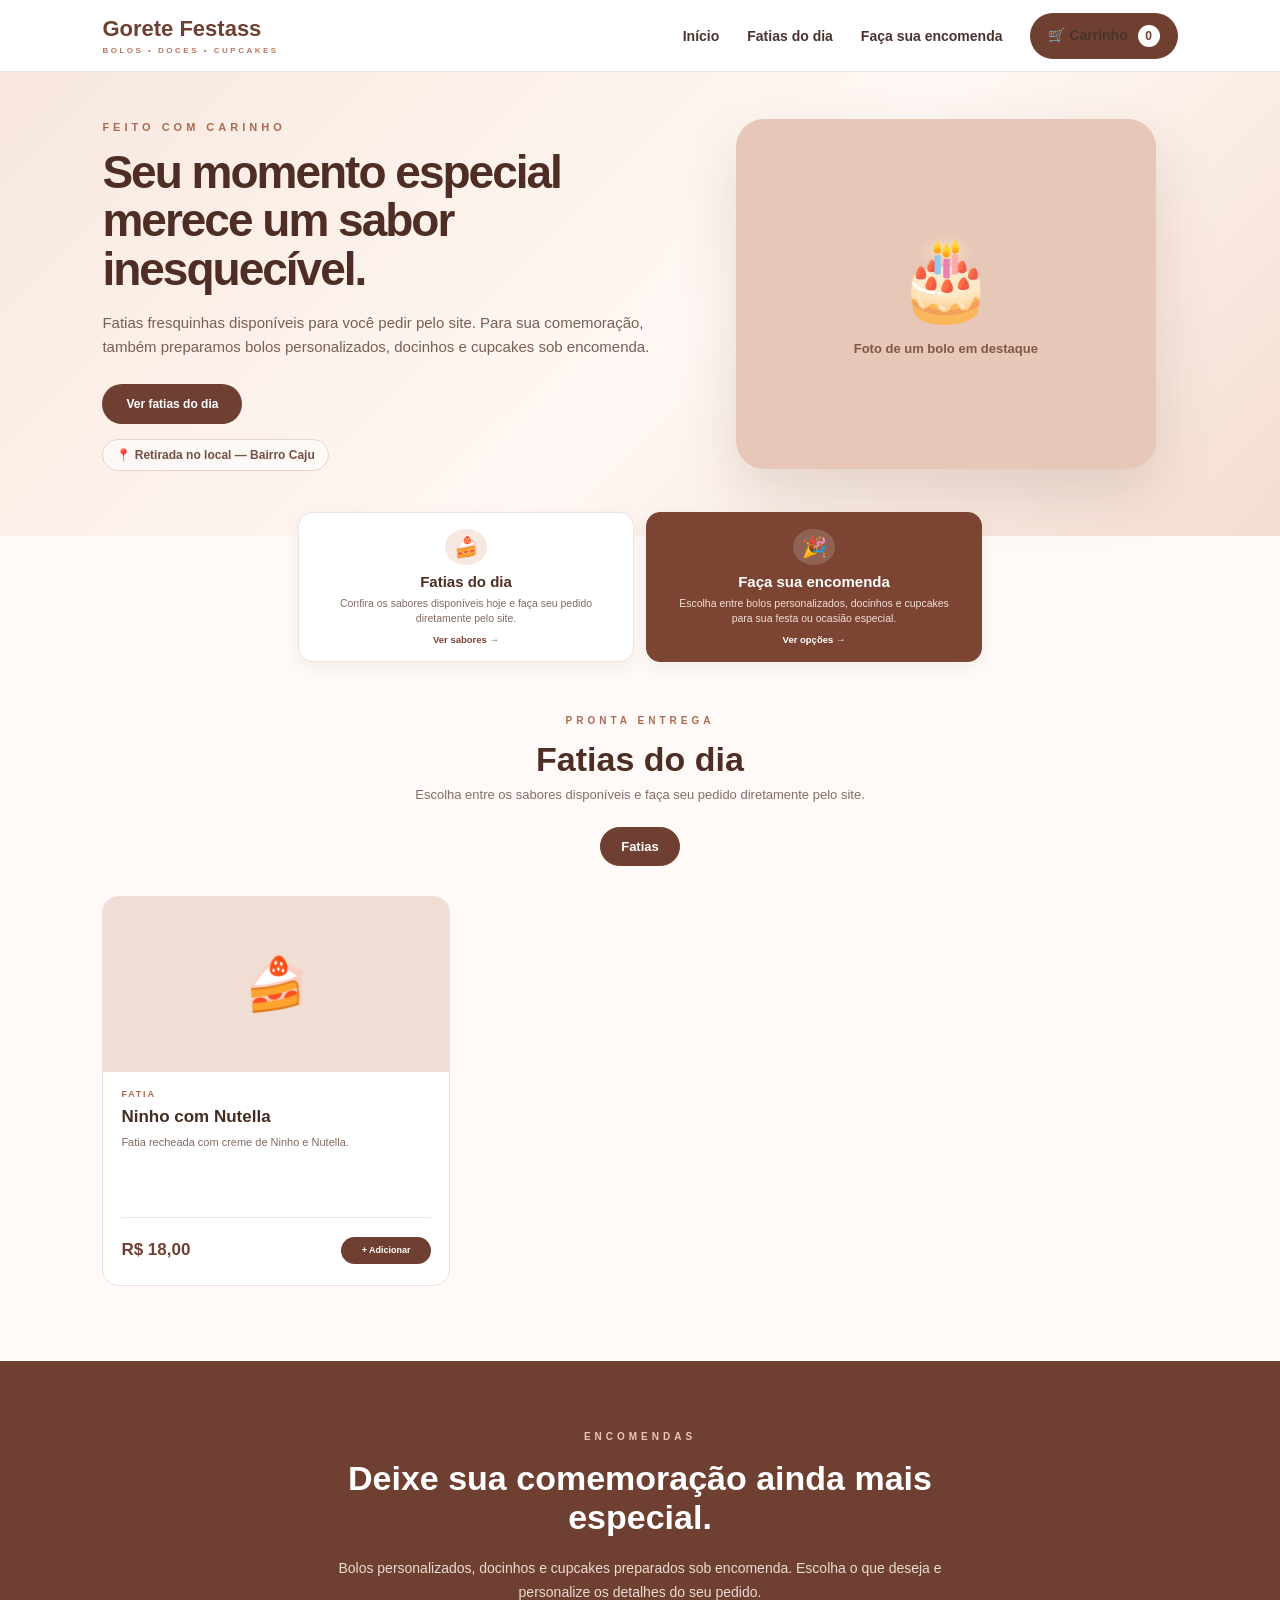
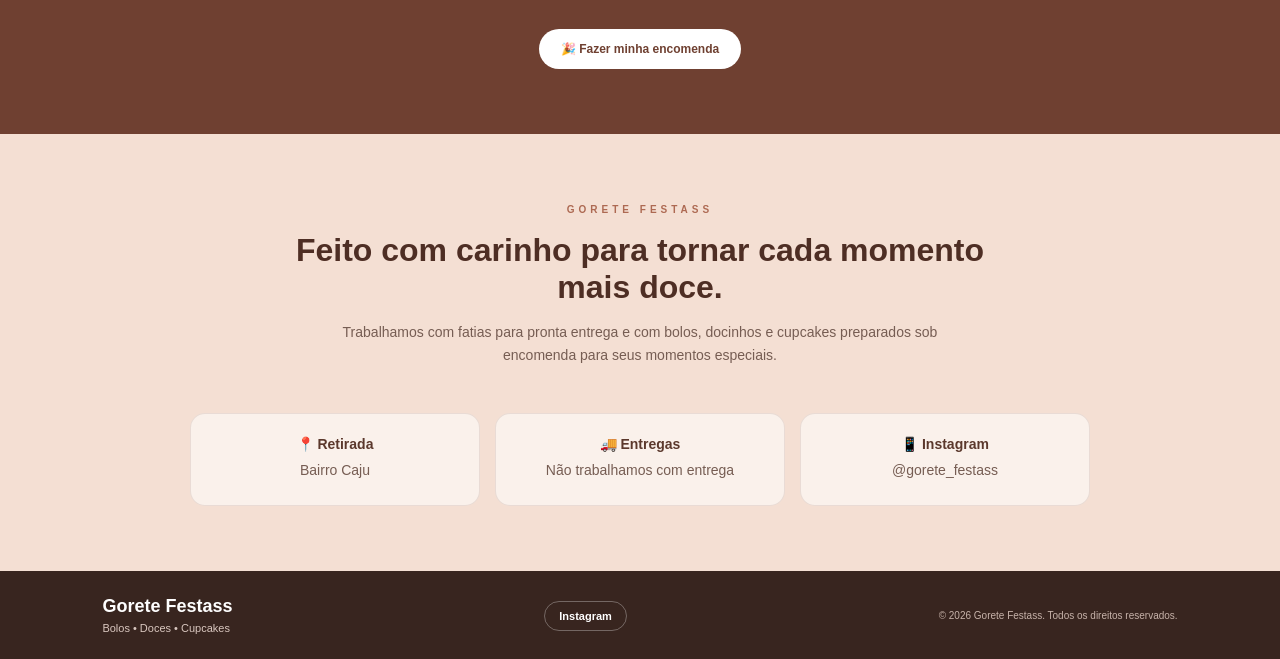
==== index.html @ 52d54c1d "Add files via upload" ====
<!DOCTYPE html>
<html lang="pt-BR">

<head>
    <meta charset="UTF-8">
    <meta name="viewport" content="width=device-width, initial-scale=1.0">

    <title>Gorete Festass | Bolos, Doces & Cupcakes</title>

    <link rel="stylesheet" href="style.css">
</head>

<body>

    <!-- CABEÇALHO -->
    <header class="topo">

        <div class="marca">
            <h1>Gorete Festass</h1>
            <span>BOLOS • DOCES • CUPCAKES</span>
        </div>

        <nav class="menu">
            <a href="#inicio">Início</a>
            <a href="#cardapio">Fatias do dia</a>
            <a href="montar-bolo.html">Faça sua encomenda</a>

            <a href="carrinho.html" class="btn-carrinho">
                🛒 Carrinho
                <span id="quantidadeCarrinho">0</span>
            </a>
        </nav>

    </header>

    <main>

        <!-- BANNER PRINCIPAL -->
        <section class="banner" id="inicio">

            <div class="banner-conteudo">
                <span class="mini-titulo">FEITO COM CARINHO</span>

                <h2>Seu momento especial merece um sabor inesquecível.</h2>

                <p>
                    Fatias fresquinhas disponíveis para você pedir pelo site.
                    Para sua comemoração, também preparamos bolos personalizados,
                    docinhos e cupcakes sob encomenda.
                </p>

                <div class="acoes-banner">
                    <a href="#cardapio" class="btn-principal">Ver fatias do dia</a>
                </div>

                <div class="info-retirada">
                    📍 Retirada no local — Bairro Caju
                </div>
            </div>

            <div class="banner-foto">
                <div class="foto-placeholder">
                    🎂
                    <span>Foto de um bolo em destaque</span>
                </div>
            </div>

        </section>

        <!-- ACESSOS PRINCIPAIS -->
        <section class="tipos-produtos">

            <a href="#cardapio" class="tipo-card tipo-card-link">
                <div class="tipo-icone">🍰</div>
                <h3>Fatias do dia</h3>
                <p>
                    Confira os sabores disponíveis hoje
                    e faça seu pedido diretamente pelo site.
                </p>
                <span class="tipo-acao">Ver sabores →</span>
            </a>

            <a href="montar-bolo.html" class="tipo-card tipo-card-link tipo-card-destaque">
                <div class="tipo-icone">🎉</div>
                <h3>Faça sua encomenda</h3>
                <p>
                    Escolha entre bolos personalizados, docinhos
                    e cupcakes para sua festa ou ocasião especial.
                </p>
                <span class="tipo-acao">Ver opções →</span>
            </a>

        </section>

        <!-- FATIAS DISPONÍVEIS -->
        <section class="cardapio" id="cardapio">

            <div class="titulo-secao">
                <span>PRONTA ENTREGA</span>
                <h2>Fatias do dia</h2>
                <p>
                    Escolha entre os sabores disponíveis e faça seu pedido diretamente pelo site.
                </p>
            </div>

            <div class="categorias">
                <button class="categoria-ativa">Fatias</button>
            </div>

            <div class="produtos produtos-fatias">
                <article class="produto">
                    <div class="produto-imagem">🍰</div>

                    <div class="produto-info">
                        <span class="produto-categoria">Fatia</span>
                        <h3>Ninho com Nutella</h3>
                        <p>Fatia recheada com creme de Ninho e Nutella.</p>

                        <div class="produto-rodape">
                            <strong>R$ 18,00</strong>
                            <button onclick="adicionarCarrinho('Ninho com Nutella', 18, 'Fatia')">
                                + Adicionar
                            </button>
                        </div>
                    </div>
                </article>
            </div>

        </section>

        <!-- CHAMADA PARA ENCOMENDAS -->
        <section class="orcamento" id="encomendas">
            <div class="orcamento-conteudo">
                <span>ENCOMENDAS</span>

                <h2>Deixe sua comemoração ainda mais especial.</h2>

                <p>
                    Bolos personalizados, docinhos e cupcakes preparados
                    sob encomenda. Escolha o que deseja e personalize
                    os detalhes do seu pedido.
                </p>

                <a href="montar-bolo.html" class="btn-whatsapp">
                    🎉 Fazer minha encomenda
                </a>
            </div>
        </section>

        <!-- INFORMAÇÕES DA LOJA -->
        <section class="sobre" id="informacoes">
            <span>GORETE FESTASS</span>

            <h2>Feito com carinho para tornar cada momento mais doce.</h2>

            <p>
                Trabalhamos com fatias para pronta entrega e com bolos,
                docinhos e cupcakes preparados sob encomenda para seus momentos especiais.
            </p>

            <div class="informacoes-loja">
                <div>
                    <strong>📍 Retirada</strong>
                    <p>Bairro Caju</p>
                </div>

                <div>
                    <strong>🚚 Entregas</strong>
                    <p>Não trabalhamos com entrega</p>
                </div>

                <div>
                    <strong>📱 Instagram</strong>
                    <p>@gorete_festass</p>
                </div>
            </div>
        </section>

    </main>

    <!-- RODAPÉ -->
    <footer>
        <div>
            <h3>Gorete Festass</h3>
            <p>Bolos • Doces • Cupcakes</p>
        </div>

        <div class="footer-instagram">
            <a href="https://www.instagram.com/gorete_festass" target="_blank" rel="noopener noreferrer">
                Instagram
            </a>
        </div>

        <p class="copyright">
            © 2026 Gorete Festass. Todos os direitos reservados.
        </p>
    </footer>

    <script src="script.js"></script>

</body>
</html>
---- style.css ----
/* ==============================
   CONFIGURAÇÕES GERAIS
================================ */

* {
    margin: 0;
    padding: 0;
    box-sizing: border-box;
}

html {
    scroll-behavior: smooth;
}

body {
    font-family: Arial, Helvetica, sans-serif;
    background: #fffaf7;
    color: #3f2c25;
}


/* ==============================
   CABEÇALHO
================================ */

.topo {
    width: 100%;
    min-height: 90px;
    padding: 15px 8%;

    display: flex;
    align-items: center;
    justify-content: space-between;

    background: #ffffff;
    border-bottom: 1px solid #eee3dc;

    position: sticky;
    top: 0;
    z-index: 100;
}

.marca h1 {
    font-size: 25px;
    color: #6f4031;
}

.marca span {
    display: block;
    margin-top: 4px;

    font-size: 10px;
    font-weight: bold;
    letter-spacing: 3px;

    color: #b27862;
}


/* MENU */

.menu {
    display: flex;
    align-items: center;
    gap: 28px;
}

.menu a {
    color: #49342c;
    text-decoration: none;

    font-size: 14px;
    font-weight: 600;

    transition: 0.2s;
}

.menu a:hover {
    color: #b06d55;
}


/* CARRINHO */

.btn-carrinho {
    border: none;
    background: #6f4031;
    color: #ffffff;

    padding: 12px 18px;

    border-radius: 30px;

    font-weight: bold;
    cursor: pointer;
}

.btn-carrinho:hover {
    background: #563025;
}

.btn-carrinho span {
    display: inline-flex;
    align-items: center;
    justify-content: center;

    min-width: 22px;
    height: 22px;

    margin-left: 6px;

    padding: 0 5px;

    background: #ffffff;
    color: #6f4031;

    border-radius: 50%;

    font-size: 12px;
}


/* ==============================
   BANNER PRINCIPAL
================================ */

.banner {
    min-height: 570px;

    padding: 70px 8%;

    display: grid;
    grid-template-columns: 1.1fr 0.9fr;
    align-items: center;
    gap: 60px;

    background: linear-gradient(
        135deg,
        #f8e8de 0%,
        #fff8f4 55%,
        #f4ddd0 100%
    );
}

.banner-conteudo {
    max-width: 650px;
}

.mini-titulo {
    display: inline-block;

    color: #ad6952;

    font-size: 11px;
    font-weight: bold;

    letter-spacing: 4px;

    margin-bottom: 20px;
}

.banner h2 {
    max-width: 650px;

    color: #4e2e24;

    font-size: 56px;
    line-height: 1.05;

    letter-spacing: -2px;

    margin-bottom: 24px;
}

.banner p {
    max-width: 550px;

    color: #795f55;

    font-size: 17px;
    line-height: 1.7;

    margin-bottom: 35px;
}


/* BOTÃO PRINCIPAL */

.btn-principal {
    display: inline-block;

    padding: 16px 30px;

    background: #6f4031;
    color: #ffffff;

    text-decoration: none;
    font-size: 14px;
    font-weight: bold;

    border-radius: 30px;

    transition: 0.2s;
}

.btn-principal:hover {
    background: #563025;
    transform: translateY(-2px);
}


/* FOTO DO BANNER */

.banner-foto {
    display: flex;
    align-items: center;
    justify-content: center;
}

.foto-placeholder {
    width: 100%;
    max-width: 470px;
    height: 430px;

    border-radius: 35px;

    background: #e7c7b7;

    display: flex;
    flex-direction: column;
    align-items: center;
    justify-content: center;

    font-size: 100px;

    box-shadow: 0 25px 60px rgba(89, 53, 40, 0.15);
}

.foto-placeholder span {
    margin-top: 15px;

    font-size: 13px;
    font-weight: bold;

    color: #825747;
}


/* ==============================
   CARDÁPIO
================================ */

.cardapio {
    padding: 90px 8% 110px;
    background: #fffaf7;
}

.titulo-secao {
    max-width: 700px;
    margin: 0 auto 35px;

    text-align: center;
}

.titulo-secao span,
.sobre > span {
    color: #ad6952;

    font-size: 10px;
    font-weight: bold;

    letter-spacing: 4px;
}

.titulo-secao h2 {
    color: #4e2e24;

    font-size: 40px;

    margin-top: 12px;
}

.titulo-secao p {
    color: #846e65;

    margin-top: 12px;

    font-size: 15px;
}


/* CATEGORIAS */

.categorias {
    display: flex;
    align-items: center;
    justify-content: center;

    flex-wrap: wrap;

    gap: 10px;

    margin-bottom: 45px;
}

.categorias button {
    padding: 11px 20px;

    border: 1px solid #e3d6cf;

    border-radius: 30px;

    background: #ffffff;

    color: #654b41;

    font-size: 13px;
    font-weight: bold;

    cursor: pointer;

    transition: 0.2s;
}

.categorias button:hover {
    border-color: #a86650;
    color: #a86650;
}

.categorias .categoria-ativa {
    background: #6f4031;
    color: #ffffff;

    border-color: #6f4031;
}


/* ==============================
   PRODUTOS
================================ */

.produtos {
    max-width: 1200px;

    margin: auto;

    display: grid;

    grid-template-columns: repeat(3, 1fr);

    gap: 25px;
}

.produto {
    background: #ffffff;

    border: 1px solid #eee2dc;

    border-radius: 20px;

    overflow: hidden;

    transition: 0.25s;
}

.produto:hover {
    transform: translateY(-6px);

    box-shadow: 0 18px 40px rgba(74, 44, 33, 0.10);
}


/* IMAGEM */

.produto-imagem {
    width: 100%;
    height: 270px;

    background: #f0ddd3;

    display: flex;
    align-items: center;
    justify-content: center;

    font-size: 75px;
}


/* INFORMAÇÕES */

.produto-info {
    padding: 24px;
}

.produto-categoria {
    color: #ad6952;

    font-size: 10px;
    font-weight: bold;

    letter-spacing: 2px;

    text-transform: uppercase;
}

.produto h3 {
    color: #452c23;

    font-size: 20px;

    margin-top: 8px;
}

.produto p {
    min-height: 63px;

    color: #806b62;

    font-size: 14px;
    line-height: 1.5;

    margin-top: 10px;
}


/* PREÇO E BOTÃO */

.produto-rodape {
    margin-top: 22px;

    padding-top: 18px;

    border-top: 1px solid #f0e6e1;

    display: flex;
    align-items: center;
    justify-content: space-between;

    gap: 15px;
}

.produto-rodape strong {
    color: #6f4031;

    font-size: 21px;
}

.produto-rodape button {
    border: none;

    padding: 11px 17px;

    background: #6f4031;
    color: #ffffff;

    border-radius: 25px;

    font-size: 12px;
    font-weight: bold;

    cursor: pointer;

    transition: 0.2s;
}

.produto-rodape button:hover {
    background: #563025;
}


/* ==============================
   SOBRE
================================ */

.sobre {
    padding: 100px 8%;

    text-align: center;

    background: #f4dfd3;
}

.sobre h2 {
    max-width: 700px;

    margin: 15px auto;

    color: #4e2e24;

    font-size: 38px;
}

.sobre p {
    max-width: 620px;

    margin: auto;

    color: #765d53;

    font-size: 16px;
    line-height: 1.7;
}


/* ==============================
   RODAPÉ
================================ */

footer {
    min-height: 170px;

    padding: 45px 8%;

    background: #38251f;
    color: #ffffff;

    display: flex;
    align-items: center;
    justify-content: space-between;

    gap: 30px;
}

footer h3 {
    font-size: 22px;
}

footer div p {
    margin-top: 5px;

    color: #d9c7bf;

    font-size: 13px;
}

.copyright {
    color: #c7b3aa;

    font-size: 12px;
}


/* ==============================
   TABLET
================================ */

@media (max-width: 900px) {

    .menu a {
        display: none;
    }

    .banner {
        grid-template-columns: 1fr;

        gap: 40px;

        padding-top: 60px;
    }

    .banner h2 {
        font-size: 45px;
    }

    .banner-foto {
        order: -1;
    }

    .foto-placeholder {
        max-width: 100%;
        height: 350px;
    }

    .produtos {
        grid-template-columns: repeat(2, 1fr);
    }

}


/* ==============================
   CELULAR
================================ */

@media (max-width: 600px) {

    .topo {
        min-height: 75px;

        padding: 12px 5%;
    }

    .marca h1 {
        font-size: 19px;
    }

    .marca span {
        font-size: 8px;
        letter-spacing: 2px;
    }

    .btn-carrinho {
        padding: 10px 13px;

        font-size: 12px;
    }

    .banner {
        padding: 45px 6% 60px;

        min-height: auto;
    }

    .foto-placeholder {
        height: 280px;

        font-size: 70px;

        border-radius: 25px;
    }

    .banner h2 {
        font-size: 37px;
        letter-spacing: -1px;
    }

    .banner p {
        font-size: 15px;
    }

    .cardapio {
        padding: 65px 6%;
    }

    .titulo-secao h2 {
        font-size: 31px;
    }

    .produtos {
        grid-template-columns: 1fr;
    }

    .produto-imagem {
        height: 250px;
    }

    .sobre {
        padding: 70px 6%;
    }

    .sobre h2 {
        font-size: 30px;
    }

    footer {
        flex-direction: column;

        text-align: center;

        justify-content: center;
    }

}/* =========================================
   NOVAS ÁREAS - GORETE FESTASS
========================================= */


/* BOTÕES DO BANNER */

.acoes-banner {
    display: flex;
    align-items: center;
    gap: 12px;
    flex-wrap: wrap;
}

.btn-secundario {
    display: inline-block;

    padding: 15px 27px;

    background: transparent;
    color: #6f4031;

    border: 1px solid #6f4031;
    border-radius: 30px;

    text-decoration: none;

    font-size: 14px;
    font-weight: bold;

    transition: 0.2s;
}

.btn-secundario:hover {
    background: #6f4031;
    color: #ffffff;

    transform: translateY(-2px);
}


/* INFORMAÇÃO DE RETIRADA */

.info-retirada {
    display: inline-flex;
    align-items: center;
    gap: 7px;

    margin-top: 20px;

    padding: 10px 15px;

    background: rgba(255,255,255,0.55);

    border: 1px solid #ead4c8;
    border-radius: 30px;

    color: #765043;

    font-size: 13px;
    font-weight: 600;
}


/* =========================================
   CATEGORIAS PRINCIPAIS
========================================= */

.tipos-produtos {
    max-width: 1200px;

    margin: -45px auto 0;

    padding: 0 30px;

    position: relative;
    z-index: 5;

    display: grid;
    grid-template-columns: repeat(3, 1fr);

    gap: 20px;
}

.tipo-card {
    background: #ffffff;

    padding: 30px;

    border: 1px solid #eee2dc;
    border-radius: 20px;

    text-align: center;

    box-shadow: 0 12px 35px rgba(73, 43, 32, 0.08);

    transition: 0.25s;
}

.tipo-card:hover {
    transform: translateY(-5px);

    box-shadow: 0 18px 40px rgba(73, 43, 32, 0.12);
}

.tipo-icone {
    width: 65px;
    height: 65px;

    margin: 0 auto 17px;

    display: flex;
    align-items: center;
    justify-content: center;

    background: #f8e9e0;

    border-radius: 50%;

    font-size: 30px;
}

.tipo-card h3 {
    color: #4e2e24;

    font-size: 20px;

    margin-bottom: 9px;
}

.tipo-card p {
    color: #806b62;

    font-size: 13px;
    line-height: 1.6;
}


/* =========================================
   PRODUTOS SOB CONSULTA
========================================= */

.produto-orcamento strong {
    font-size: 16px;
}

.produto-orcamento a {
    padding: 11px 16px;

    background: #6f4031;
    color: #ffffff;

    border-radius: 25px;

    text-decoration: none;

    font-size: 11px;
    font-weight: bold;

    transition: 0.2s;
}

.produto-orcamento a:hover {
    background: #563025;
}


/* =========================================
   ÁREA DE ORÇAMENTO
========================================= */

.orcamento {
    padding: 100px 8%;

    background: #6f4031;

    text-align: center;
}

.orcamento-conteudo {
    max-width: 750px;

    margin: auto;
}

.orcamento-conteudo > span {
    color: #e9c4b5;

    font-size: 10px;
    font-weight: bold;

    letter-spacing: 4px;
}

.orcamento h2 {
    color: #ffffff;

    font-size: 42px;
    line-height: 1.15;

    margin: 15px auto 20px;
}

.orcamento p {
    max-width: 620px;

    margin: 0 auto 30px;

    color: #eadbd4;

    font-size: 16px;
    line-height: 1.7;
}


/* BOTÃO WHATSAPP */

.btn-whatsapp {
    display: inline-block;

    padding: 16px 27px;

    background: #ffffff;
    color: #6f4031;

    border-radius: 30px;

    text-decoration: none;

    font-size: 14px;
    font-weight: bold;

    transition: 0.2s;
}

.btn-whatsapp:hover {
    transform: translateY(-3px);

    box-shadow: 0 10px 25px rgba(0,0,0,0.15);
}


/* =========================================
   INFORMAÇÕES DA LOJA
========================================= */

.informacoes-loja {
    max-width: 900px;

    margin: 45px auto 0;

    display: grid;
    grid-template-columns: repeat(3, 1fr);

    gap: 15px;
}

.informacoes-loja > div {
    padding: 22px 15px;

    background: rgba(255,255,255,0.55);

    border: 1px solid rgba(111,64,49,0.12);
    border-radius: 15px;
}

.informacoes-loja strong {
    display: block;

    color: #5b382c;

    font-size: 14px;

    margin-bottom: 7px;
}

.informacoes-loja p {
    color: #765d53;

    font-size: 13px;
}


/* =========================================
   INSTAGRAM NO RODAPÉ
========================================= */

.footer-instagram a {
    color: #ffffff;

    text-decoration: none;

    font-size: 13px;
    font-weight: bold;

    padding: 10px 18px;

    border: 1px solid rgba(255,255,255,0.3);
    border-radius: 25px;

    transition: 0.2s;
}

.footer-instagram a:hover {
    background: #ffffff;
    color: #38251f;
}


/* =========================================
   RESPONSIVO
========================================= */

@media (max-width: 900px) {

    .tipos-produtos {
        grid-template-columns: 1fr;

        margin-top: 30px;

        padding: 0 6%;
    }

    .orcamento h2 {
        font-size: 35px;
    }

    .informacoes-loja {
        grid-template-columns: 1fr;
    }

}


@media (max-width: 600px) {

    .acoes-banner {
        align-items: stretch;
        flex-direction: column;
    }

    .acoes-banner a {
        text-align: center;
    }

    .info-retirada {
        width: 100%;

        justify-content: center;
    }

    .tipos-produtos {
        padding: 0 6%;
    }

    .tipo-card {
        padding: 25px;
    }

    .orcamento {
        padding: 70px 6%;
    }

    .orcamento h2 {
        font-size: 30px;
    }

    .produto-orcamento {
        align-items: flex-start;
        flex-direction: column;
    }

    .produto-orcamento a {
        width: 100%;
        text-align: center;
    }

    .informacoes-loja {
        margin-top: 30px;
    }

}/* =========================================
   AJUSTE COMPACTO DO SITE
   ========================================= */


/* CABEÇALHO MAIS COMPACTO */

.topo {
    min-height: 72px;
    padding-top: 10px;
    padding-bottom: 10px;
}

.marca h1 {
    font-size: 22px;
}

.marca span {
    font-size: 8px;
    letter-spacing: 2.5px;
}


/* =========================================
   BANNER MAIS COMPACTO
========================================= */

.banner {
    min-height: 460px;
    padding-top: 45px;
    padding-bottom: 65px;
    gap: 45px;
}

.banner h2 {
    font-size: 46px;
    line-height: 1.05;
    margin-bottom: 18px;
}

.banner p {
    font-size: 15px;
    line-height: 1.6;
    margin-bottom: 25px;
}

.mini-titulo {
    margin-bottom: 15px;
}


/* FOTO PRINCIPAL MENOR */

.foto-placeholder {
    max-width: 420px;
    height: 350px;
    border-radius: 28px;
    font-size: 80px;
}


/* BOTÕES UM POUCO MENORES */

.btn-principal,
.btn-secundario {
    padding: 13px 24px;
    font-size: 12px;
}

.info-retirada {
    margin-top: 15px;
    padding: 8px 13px;
    font-size: 12px;
}


/* =========================================
   BLOCOS BOLOS / DOCES / CUPCAKES
========================================= */

.tipos-produtos {
    margin-top: -35px;
    gap: 16px;
}

.tipo-card {
    padding: 22px 25px;
    border-radius: 17px;
}

.tipo-icone {
    width: 52px;
    height: 52px;
    margin-bottom: 12px;
    font-size: 25px;
}

.tipo-card h3 {
    font-size: 18px;
    margin-bottom: 6px;
}

.tipo-card p {
    font-size: 12px;
    line-height: 1.5;
}


/* =========================================
   CARDÁPIO MAIS COMPACTO
========================================= */

.cardapio {
    padding-top: 65px;
    padding-bottom: 75px;
}

.titulo-secao {
    margin-bottom: 25px;
}

.titulo-secao h2 {
    font-size: 34px;
}

.titulo-secao p {
    margin-top: 8px;
    font-size: 13px;
}

.categorias {
    margin-bottom: 30px;
}


/* =========================================
   CARDS DOS PRODUTOS
========================================= */

.produtos {
    gap: 20px;
}

.produto-imagem {
    height: 210px;
    font-size: 60px;
}

.produto-info {
    padding: 20px;
}

.produto h3 {
    font-size: 18px;
}

.produto p {
    min-height: 45px;
    font-size: 12px;
}

.produto-rodape {
    margin-top: 15px;
    padding-top: 15px;
}

.produto-rodape strong {
    font-size: 18px;
}

.produto-rodape button,
.produto-orcamento a {
    padding: 9px 14px;
    font-size: 10px;
}


/* =========================================
   ENCOMENDAS / WHATSAPP
========================================= */

.orcamento {
    padding-top: 65px;
    padding-bottom: 65px;
}

.orcamento h2 {
    font-size: 34px;
    max-width: 650px;
}

.orcamento p {
    font-size: 14px;
    margin-bottom: 24px;
}

.btn-whatsapp {
    padding: 13px 22px;
    font-size: 12px;
}


/* =========================================
   SOBRE
========================================= */

.sobre {
    padding-top: 65px;
    padding-bottom: 65px;
}

.sobre h2 {
    font-size: 32px;
}

.sobre p {
    font-size: 14px;
}


/* =========================================
   RODAPÉ MENOR
========================================= */

footer {
    min-height: auto;
    padding: 25px 8%;
}

footer h3 {
    font-size: 18px;
}

footer div p {
    font-size: 11px;
}

.copyright {
    font-size: 10px;
}

.footer-instagram a {
    padding: 8px 14px;
    font-size: 11px;
}


/* =========================================
   CELULAR
========================================= */

@media (max-width: 600px) {

    .banner {
        padding-top: 35px;
        padding-bottom: 45px;
    }

    .banner h2 {
        font-size: 33px;
    }

    .foto-placeholder {
        height: 240px;
    }

    .cardapio {
        padding-top: 50px;
        padding-bottom: 55px;
    }

    .produto-imagem {
        height: 210px;
    }

    .orcamento {
        padding-top: 50px;
        padding-bottom: 50px;
    }

    .orcamento h2 {
        font-size: 27px;
    }

    .sobre {
        padding-top: 50px;
        padding-bottom: 50px;
    }

    footer {
        padding-top: 22px;
        padding-bottom: 22px;
        gap: 15px;
    }

}/* =====================================================
   MONTE SEU BOLO
===================================================== */

.pagina-montar-bolo {
    background: #fffaf7;
    min-height: 100vh;
    padding-bottom: 80px;
}


/* CABEÇALHO DA PÁGINA */

.cabecalho-montagem {
    text-align: center;
    padding: 55px 20px 40px;
}

.cabecalho-montagem > span {
    color: #ad6952;
    font-size: 10px;
    font-weight: bold;
    letter-spacing: 4px;
}

.cabecalho-montagem h1 {
    color: #4e2e24;
    font-size: 40px;
    margin-top: 10px;
}

.cabecalho-montagem p {
    max-width: 560px;
    margin: 12px auto 0;

    color: #806b62;
    font-size: 14px;
    line-height: 1.6;
}


/* =====================================================
   ESTRUTURA PRINCIPAL
===================================================== */

.montagem-container {
    max-width: 1180px;
    margin: auto;
    padding: 0 25px;

    display: grid;
    grid-template-columns: minmax(0, 1fr) 330px;
    gap: 28px;

    align-items: start;
}


/* =====================================================
   ETAPAS
===================================================== */

.opcoes-bolo {
    display: flex;
    flex-direction: column;
    gap: 15px;
}

.etapa-bolo {
    display: grid;
    grid-template-columns: 42px 1fr;
    gap: 16px;

    background: #ffffff;

    border: 1px solid #eee2dc;
    border-radius: 18px;

    padding: 22px;

    box-shadow: 0 5px 18px rgba(75, 44, 33, 0.04);
}


/* NÚMERO DA ETAPA */

.numero-etapa {
    width: 38px;
    height: 38px;

    display: flex;
    align-items: center;
    justify-content: center;

    border-radius: 50%;

    background: #6f4031;
    color: #ffffff;

    font-size: 13px;
    font-weight: bold;
}


/* CONTEÚDO */

.conteudo-etapa h2 {
    color: #4e2e24;
    font-size: 19px;
    margin-bottom: 5px;
}

.conteudo-etapa > p {
    color: #806b62;
    font-size: 12px;
    margin-bottom: 15px;
}


/* =====================================================
   OPÇÕES
===================================================== */

.opcoes-selecao {
    display: grid;
    grid-template-columns: repeat(3, minmax(0, 1fr));
    gap: 10px;
}


/* CARD CLICÁVEL */

.opcao-card {
    position: relative;

    display: flex;
    align-items: center;

    min-height: 72px;

    padding: 14px;

    background: #fffaf7;

    border: 1px solid #eadbd3;
    border-radius: 12px;

    cursor: pointer;

    transition: 0.2s;
}

.opcao-card:hover {
    border-color: #9d604a;
    background: #fff5ef;
}


/* RADIO */

.opcao-card input {
    margin-right: 10px;

    accent-color: #6f4031;
}


/* TEXTO DA OPÇÃO */

.opcao-card span {
    display: flex;
    flex-direction: column;
    gap: 4px;
}

.opcao-card strong {
    color: #4e2e24;
    font-size: 13px;
}

.opcao-card small {
    color: #9a7567;
    font-size: 11px;
}


/* DESTAQUE QUANDO SELECIONADO */

.opcao-card:has(input:checked) {
    background: #f8e9e0;
    border: 2px solid #6f4031;
}


/* =====================================================
   CAMPOS
===================================================== */

.campo-bolo {
    width: 100%;

    padding: 12px 14px;

    border: 1px solid #e2d4cc;
    border-radius: 10px;

    background: #ffffff;

    color: #4e2e24;

    font-size: 13px;

    outline: none;
}

.campo-bolo:focus {
    border-color: #8c5744;

    box-shadow: 0 0 0 3px rgba(111, 64, 49, 0.08);
}


/* =====================================================
   UPLOAD DAS FOTOS
===================================================== */

.uploads-bolo {
    display: grid;
    grid-template-columns: 1fr 1fr;
    gap: 12px;
}

.upload-box {
    min-height: 120px;

    padding: 18px;

    border: 1px dashed #cda999;
    border-radius: 12px;

    background: #fffaf7;

    display: flex;
    flex-direction: column;
    align-items: center;
    justify-content: center;

    text-align: center;

    cursor: pointer;
}

.upload-box:hover {
    background: #fff4ee;
    border-color: #8c5744;
}

.upload-box strong {
    color: #5b382c;
    font-size: 13px;
}

.upload-box span {
    color: #9a7567;
    font-size: 11px;

    margin: 5px 0 10px;
}

.upload-box input {
    max-width: 100%;
    font-size: 10px;
}


/* =====================================================
   DATA E HORÁRIO
===================================================== */

.campos-retirada {
    display: grid;
    grid-template-columns: 1fr 1fr;
    gap: 12px;
}

.campos-retirada label {
    display: block;

    color: #62483e;

    font-size: 11px;
    font-weight: bold;

    margin-bottom: 6px;
}


/* =====================================================
   RESUMO DO PEDIDO
===================================================== */

.resumo-bolo {
    position: sticky;
    top: 95px;

    background: #ffffff;

    border: 1px solid #e9ddd6;
    border-radius: 18px;

    padding: 25px;

    box-shadow: 0 12px 35px rgba(72, 42, 31, 0.08);
}

.resumo-bolo > span {
    color: #ad6952;

    font-size: 9px;
    font-weight: bold;

    letter-spacing: 3px;
}

.resumo-bolo h2 {
    color: #4e2e24;

    font-size: 21px;

    margin: 7px 0 20px;
}


/* LINHAS DO RESUMO */

.linha-resumo {
    display: flex;
    justify-content: space-between;
    align-items: center;

    gap: 15px;

    padding: 11px 0;

    border-bottom: 1px solid #f0e6e1;
}

.linha-resumo span {
    color: #8a7065;
    font-size: 11px;
}

.linha-resumo strong {
    color: #4e2e24;

    font-size: 11px;

    text-align: right;
}


/* TOTAL */

.total-bolo {
    margin-top: 20px;

    padding: 17px;

    background: #f8e9e0;

    border-radius: 12px;
}

.total-bolo span {
    display: block;

    color: #806056;

    font-size: 10px;

    margin-bottom: 5px;
}

.total-bolo strong {
    color: #6f4031;

    font-size: 26px;
}


/* BOTÃO CARRINHO */

.btn-adicionar-bolo {
    width: 100%;

    margin-top: 15px;

    padding: 14px;

    border: none;
    border-radius: 30px;

    background: #6f4031;
    color: #ffffff;

    font-size: 12px;
    font-weight: bold;

    cursor: pointer;

    transition: 0.2s;
}

.btn-adicionar-bolo:hover {
    background: #563025;
    transform: translateY(-1px);
}


/* =====================================================
   TABLET
===================================================== */

@media (max-width: 900px) {

    .montagem-container {
        grid-template-columns: 1fr;
    }

    .resumo-bolo {
        position: static;
    }

    .opcoes-selecao {
        grid-template-columns: repeat(2, 1fr);
    }

}


/* =====================================================
   CELULAR
===================================================== */

@media (max-width: 600px) {

    .cabecalho-montagem {
        padding: 40px 6% 30px;
    }

    .cabecalho-montagem h1 {
        font-size: 31px;
    }

    .montagem-container {
        padding: 0 5%;
    }

    .etapa-bolo {
        grid-template-columns: 1fr;

        padding: 18px;
    }

    .opcoes-selecao {
        grid-template-columns: 1fr;
    }

    .uploads-bolo {
        grid-template-columns: 1fr;
    }

    .campos-retirada {
        grid-template-columns: 1fr;
    }

}/* =====================================================
   MONTE SEU BOLO - VERSÃO MAIS COMPACTA
===================================================== */

.cabecalho-montagem {
    padding: 38px 20px 28px;
}

.cabecalho-montagem h1 {
    font-size: 34px;
}

.cabecalho-montagem p {
    margin-top: 8px;
    font-size: 12px;
}


/* CONTAINER PRINCIPAL */

.montagem-container {
    max-width: 1140px;
    gap: 22px;
}


/* ETAPAS MAIS BAIXAS */

.opcoes-bolo {
    gap: 11px;
}

.etapa-bolo {
    grid-template-columns: 34px 1fr;
    gap: 13px;

    padding: 16px 18px;

    border-radius: 15px;
}


/* NÚMEROS */

.numero-etapa {
    width: 32px;
    height: 32px;

    font-size: 11px;
}


/* TÍTULOS */

.conteudo-etapa h2 {
    font-size: 16px;
    margin-bottom: 3px;
}

.conteudo-etapa > p {
    font-size: 11px;
    margin-bottom: 10px;
}


/* OPÇÕES */

.opcoes-selecao {
    gap: 8px;
}

.opcao-card {
    min-height: 58px;

    padding: 10px 12px;

    border-radius: 10px;
}

.opcao-card strong {
    font-size: 11px;
}

.opcao-card small {
    font-size: 9px;
}


/* CAMPOS */

.campo-bolo {
    padding: 10px 12px;
    font-size: 11px;
}


/* UPLOADS MENORES */

.upload-box {
    min-height: 90px;

    padding: 12px;
}

.upload-box strong {
    font-size: 11px;
}

.upload-box span {
    font-size: 9px;
    margin: 3px 0 7px;
}

.upload-box input {
    font-size: 9px;
}


/* DATA E HORÁRIO */

.campos-retirada label {
    font-size: 9px;
}


/* RESUMO MAIS COMPACTO */

.resumo-bolo {
    padding: 20px;

    border-radius: 15px;
}

.resumo-bolo h2 {
    font-size: 18px;

    margin: 6px 0 14px;
}

.linha-resumo {
    padding: 8px 0;
}

.linha-resumo span,
.linha-resumo strong {
    font-size: 10px;
}


/* TOTAL */

.total-bolo {
    margin-top: 14px;

    padding: 13px;
}

.total-bolo span {
    font-size: 9px;
}

.total-bolo strong {
    font-size: 22px;
}


/* BOTÃO */

.btn-adicionar-bolo {
    margin-top: 12px;

    padding: 11px;

    font-size: 10px;
}


/* =====================================================
   CELULAR
===================================================== */

@media (max-width: 600px) {

    .cabecalho-montagem {
        padding: 30px 6% 22px;
    }

    .cabecalho-montagem h1 {
        font-size: 28px;
    }

    .etapa-bolo {
        padding: 14px;
    }

    .numero-etapa {
        width: 30px;
        height: 30px;
    }

}/* =====================================================
   PÁGINA DO CARRINHO
===================================================== */

.pagina-carrinho {
    min-height: 100vh;
    background: #fffaf7;
    padding-bottom: 70px;
}

.cabecalho-carrinho {
    text-align: center;
    padding: 40px 20px 30px;
}

.cabecalho-carrinho > span {
    color: #ad6952;
    font-size: 9px;
    font-weight: bold;
    letter-spacing: 4px;
}

.cabecalho-carrinho h1 {
    color: #4e2e24;
    font-size: 34px;
    margin-top: 8px;
}

.cabecalho-carrinho p {
    color: #806b62;
    font-size: 12px;
    margin-top: 8px;
}


/* ESTRUTURA */

.carrinho-container {
    max-width: 1140px;
    margin: auto;
    padding: 0 25px;

    display: grid;
    grid-template-columns: minmax(0, 1fr) 320px;
    gap: 22px;

    align-items: start;
}


/* LISTA */

.lista-carrinho {
    display: flex;
    flex-direction: column;
    gap: 12px;
}


/* ITEM */

.item-carrinho {
    background: #ffffff;

    border: 1px solid #eee2dc;
    border-radius: 15px;

    padding: 18px;

    display: grid;
    grid-template-columns: 1fr auto;
    gap: 20px;

    box-shadow: 0 5px 18px rgba(75, 44, 33, 0.04);
}

.item-carrinho h3 {
    color: #4e2e24;
    font-size: 17px;
    margin-bottom: 10px;
}

.detalhes-item {
    display: grid;
    grid-template-columns: repeat(2, 1fr);
    gap: 6px 20px;
}

.detalhes-item p {
    color: #806b62;
    font-size: 11px;
}

.detalhes-item strong {
    color: #5c4036;
}


/* LADO DIREITO DO ITEM */

.item-acoes {
    min-width: 130px;

    display: flex;
    flex-direction: column;
    align-items: flex-end;
    justify-content: space-between;
}

.item-preco {
    color: #6f4031;
    font-size: 18px;
    font-weight: bold;
}


/* QUANTIDADE */

.controle-quantidade {
    display: flex;
    align-items: center;
    gap: 8px;
}

.controle-quantidade button {
    width: 28px;
    height: 28px;

    border: 1px solid #ddcec7;

    background: #ffffff;
    color: #6f4031;

    border-radius: 50%;

    cursor: pointer;

    font-weight: bold;
}

.controle-quantidade span {
    min-width: 20px;

    text-align: center;

    color: #4e2e24;

    font-size: 12px;
    font-weight: bold;
}


/* REMOVER */

.btn-remover-item {
    border: none;
    background: transparent;

    color: #a46c59;

    font-size: 10px;
    font-weight: bold;

    cursor: pointer;
}

.btn-remover-item:hover {
    text-decoration: underline;
}


/* CARRINHO VAZIO */

.carrinho-vazio {
    padding: 60px 25px;

    background: #ffffff;

    border: 1px solid #eee2dc;
    border-radius: 15px;

    text-align: center;
}

.carrinho-vazio h2 {
    color: #4e2e24;

    font-size: 22px;

    margin-bottom: 8px;
}

.carrinho-vazio p {
    color: #806b62;

    font-size: 12px;

    margin-bottom: 20px;
}

.carrinho-vazio a {
    display: inline-block;

    background: #6f4031;
    color: #ffffff;

    padding: 11px 20px;

    border-radius: 25px;

    text-decoration: none;

    font-size: 11px;
    font-weight: bold;
}


/* =====================================================
   RESUMO DO CARRINHO
===================================================== */

.resumo-carrinho {
    position: sticky;
    top: 95px;

    background: #ffffff;

    border: 1px solid #e9ddd6;
    border-radius: 15px;

    padding: 20px;

    box-shadow: 0 12px 35px rgba(72, 42, 31, 0.08);
}

.resumo-carrinho > span {
    color: #ad6952;

    font-size: 9px;
    font-weight: bold;

    letter-spacing: 3px;
}

.resumo-carrinho h2 {
    color: #4e2e24;

    font-size: 18px;

    margin: 6px 0 15px;
}

.linha-total {
    display: flex;
    align-items: center;
    justify-content: space-between;

    padding: 10px 0;

    border-bottom: 1px solid #f0e6e1;
}

.linha-total span {
    color: #806b62;
    font-size: 10px;
}

.linha-total strong {
    color: #4e2e24;
    font-size: 11px;
}


/* TOTAL FINAL */

.total-final {
    margin-top: 15px;

    padding: 14px;

    background: #f8e9e0;

    border-radius: 11px;
}

.total-final span {
    display: block;

    color: #806056;

    font-size: 9px;

    margin-bottom: 4px;
}

.total-final strong {
    color: #6f4031;

    font-size: 23px;
}


/* BOTÃO FINALIZAR */

.btn-finalizar-pedido {
    width: 100%;

    margin-top: 14px;

    padding: 12px;

    border: none;
    border-radius: 25px;

    background: #6f4031;
    color: #ffffff;

    font-size: 11px;
    font-weight: bold;

    cursor: pointer;
}

.btn-finalizar-pedido:hover {
    background: #563025;
}


/* CONTINUAR COMPRANDO */

.continuar-comprando {
    display: block;

    margin-top: 13px;

    text-align: center;

    color: #806b62;

    font-size: 10px;

    text-decoration: none;
}


/* =====================================================
   RESPONSIVO
===================================================== */

@media (max-width: 900px) {

    .carrinho-container {
        grid-template-columns: 1fr;
    }

    .resumo-carrinho {
        position: static;
    }

}


@media (max-width: 600px) {

    .cabecalho-carrinho {
        padding: 30px 6% 22px;
    }

    .cabecalho-carrinho h1 {
        font-size: 28px;
    }

    .carrinho-container {
        padding: 0 5%;
    }

    .item-carrinho {
        grid-template-columns: 1fr;
    }

    .detalhes-item {
        grid-template-columns: 1fr;
    }

    .item-acoes {
        width: 100%;

        flex-direction: row;
        align-items: center;

        gap: 15px;
    }

}/* =====================================================
   CHECKOUT
===================================================== */

.pagina-checkout {
    min-height: 100vh;
    background: #fffaf7;
    padding-bottom: 60px;
}


/* =====================================================
   CABEÇALHO DA PÁGINA
===================================================== */

.cabecalho-checkout {
    text-align: center;
    padding: 38px 20px 28px;
}

.cabecalho-checkout > span {
    display: block;

    color: #ad6952;

    font-size: 9px;
    font-weight: 700;

    letter-spacing: 4px;

    margin-bottom: 7px;
}

.cabecalho-checkout h1 {
    color: #4e2e24;

    font-size: 34px;
    line-height: 1.1;

    margin: 0;
}

.cabecalho-checkout p {
    color: #806b62;

    font-size: 12px;

    margin-top: 8px;
}


/* =====================================================
   ESTRUTURA
===================================================== */

.checkout-container {
    width: calc(100% - 40px);
    max-width: 1140px;

    margin: 0 auto;

    display: grid;

    grid-template-columns:
        minmax(0, 1fr)
        320px;

    gap: 22px;

    align-items: start;
}


.checkout-conteudo {
    display: flex;
    flex-direction: column;

    gap: 14px;
}


/* =====================================================
   CARDS
===================================================== */

.checkout-card {
    background: #ffffff;

    border: 1px solid #eaded8;

    border-radius: 15px;

    padding: 20px;

    box-shadow:
        0 5px 18px
        rgba(75, 44, 33, 0.04);
}


/* TÍTULO DOS CARDS */

.checkout-card-titulo {
    display: flex;

    align-items: center;

    gap: 13px;

    margin-bottom: 18px;
}


.numero-checkout {
    width: 34px;
    height: 34px;

    min-width: 34px;

    border-radius: 50%;

    display: flex;

    align-items: center;
    justify-content: center;

    background: #7b4433;

    color: #ffffff;

    font-size: 12px;
    font-weight: bold;
}


.checkout-card-titulo h2 {
    color: #4e2e24;

    font-size: 17px;

    margin: 0 0 3px;
}


.checkout-card-titulo p {
    color: #806b62;

    font-size: 10px;

    margin: 0;
}


/* =====================================================
   CAMPOS
===================================================== */

.checkout-campos {
    display: grid;

    grid-template-columns:
        1fr 1fr;

    gap: 12px;
}


.campo-checkout {
    display: flex;
    flex-direction: column;

    gap: 6px;
}


.campo-checkout label {
    color: #5c4036;

    font-size: 10px;
    font-weight: 600;
}


.campo-checkout input,
.campo-checkout textarea {
    width: 100%;

    box-sizing: border-box;

    border: 1px solid #dfd0c9;

    border-radius: 10px;

    background: #fffdfb;

    color: #4e2e24;

    font-family: inherit;

    font-size: 11px;

    outline: none;
}


.campo-checkout input {
    height: 42px;

    padding: 0 13px;
}


.campo-checkout textarea {
    min-height: 90px;

    padding: 12px 13px;

    resize: vertical;
}


.campo-checkout input:focus,
.campo-checkout textarea:focus {
    border-color: #9a624e;

    box-shadow:
        0 0 0 3px
        rgba(154, 98, 78, 0.08);
}


/* =====================================================
   ITENS DO CHECKOUT
===================================================== */

.itens-checkout {
    display: flex;

    flex-direction: column;

    gap: 10px;
}


.item-checkout {
    display: flex;

    justify-content: space-between;

    gap: 20px;

    padding: 12px 0;

    border-bottom:
        1px solid #f0e5df;
}


.item-checkout:last-child {
    border-bottom: none;

    padding-bottom: 0;
}


.item-checkout-info h3 {
    color: #4e2e24;

    font-size: 13px;

    margin: 0 0 6px;
}


.item-checkout-info p {
    color: #806b62;

    font-size: 10px;

    line-height: 1.6;

    margin: 0;
}


.item-checkout-preco {
    white-space: nowrap;

    color: #6f4031;

    font-size: 13px;

    font-weight: 700;
}


/* =====================================================
   RESUMO
===================================================== */

.resumo-checkout {
    position: sticky;

    top: 95px;

    background: #ffffff;

    border: 1px solid #e9ddd6;

    border-radius: 15px;

    padding: 20px;

    box-shadow:
        0 12px 35px
        rgba(72, 42, 31, 0.08);
}


.mini-titulo-checkout {
    display: block;

    color: #ad6952;

    font-size: 9px;

    font-weight: bold;

    letter-spacing: 3px;

    margin-bottom: 7px;
}


.resumo-checkout h2 {
    color: #4e2e24;

    font-size: 18px;

    margin: 0 0 16px;
}


/* LINHAS */

.linha-checkout {
    display: flex;

    align-items: center;

    justify-content: space-between;

    padding: 10px 0;

    border-bottom:
        1px solid #f0e6e1;
}


.linha-checkout span {
    color: #806b62;

    font-size: 10px;
}


.linha-checkout strong {
    color: #4e2e24;

    font-size: 11px;
}


/* TOTAL */

.total-checkout {
    margin-top: 15px;

    padding: 14px;

    background: #f8e9e0;

    border-radius: 11px;
}


.total-checkout span {
    display: block;

    color: #806056;

    font-size: 9px;

    margin-bottom: 4px;
}


.total-checkout strong {
    display: block;

    color: #6f4031;

    font-size: 23px;
}


/* =====================================================
   WHATSAPP
===================================================== */

.btn-whatsapp-checkout {
    width: 100%;

    margin-top: 14px;

    padding: 12px;

    border: none;

    border-radius: 25px;

    background: #6f4031;

    color: #ffffff;

    font-size: 11px;

    font-weight: 700;

    cursor: pointer;

    transition: 0.2s;
}


.btn-whatsapp-checkout:hover {
    background: #563025;

    transform: translateY(-1px);
}


.voltar-carrinho {
    display: block;

    margin-top: 13px;

    text-align: center;

    color: #806b62;

    font-size: 10px;

    text-decoration: none;
}


.voltar-carrinho:hover {
    color: #6f4031;
}


/* =====================================================
   RESPONSIVO
===================================================== */

@media (max-width: 900px) {

    .checkout-container {
        grid-template-columns: 1fr;
    }


    .resumo-checkout {
        position: static;
    }

}


@media (max-width: 600px) {

    .pagina-checkout {
        padding-bottom: 35px;
    }


    .cabecalho-checkout {
        padding:
            28px 5%
            22px;
    }


    .cabecalho-checkout h1 {
        font-size: 28px;
    }


    .checkout-container {
        width: 90%;

        gap: 14px;
    }


    .checkout-card {
        padding: 16px;
    }


    .checkout-campos {
        grid-template-columns: 1fr;
    }


    .item-checkout {
        flex-direction: column;

        gap: 8px;
    }

}.tipo-card-link {
    display: block;
    text-decoration: none;
    color: inherit;
    cursor: pointer;
}

.tipo-card-link:hover {
    text-decoration: none;
}

.tipo-acao {
    display: inline-block;
    margin-top: 14px;
    color: #7b4433;
    font-size: 11px;
    font-weight: 700;
}

.tipo-card-destaque {
    background: #7b4433;
    border-color: #7b4433;
}

.tipo-card-destaque .tipo-icone {
    background: rgba(255, 255, 255, 0.16);
}

.tipo-card-destaque h3 {
    color: #ffffff;
}

.tipo-card-destaque p {
    color: #f4dfd6;
}

.tipo-card-destaque .tipo-acao {
    color: #ffffff;
}

.tipo-card-destaque:hover {
    background: #663829;
    transform: translateY(-6px);
}


/* =====================================================
   AJUSTE FINAL - CARDS PRINCIPAIS MENORES E PADRONIZADOS
===================================================== */

/* Área dos 3 cards principais */
.tipos-produtos {
    max-width: 1080px;
    margin: -24px auto 0;
    padding: 0 22px;
    gap: 12px;
    align-items: stretch;
}

/* Padronização de todos os cards */
.tipo-card,
.tipo-card-destaque {
    min-height: 150px;
    height: 150px;

    padding: 16px 18px;

    border-radius: 14px;

    display: flex;
    flex-direction: column;
    align-items: center;
    justify-content: center;

    text-align: center;

    box-shadow: 0 6px 18px rgba(73, 43, 32, 0.06);
}

/* Mantém o destaque sem aumentar o tamanho */
.tipo-card-destaque {
    background: #7b4433;
    border-color: #7b4433;
}

/* Efeito mais discreto */
.tipo-card:hover,
.tipo-card-destaque:hover {
    transform: translateY(-3px);
    box-shadow: 0 10px 24px rgba(73, 43, 32, 0.09);
}

/* Ícones menores e iguais */
.tipo-icone {
    width: 42px;
    height: 42px;
    min-width: 42px;

    margin: 0 auto 8px;

    font-size: 20px;
}

/* Títulos iguais */
.tipo-card h3 {
    margin: 0 0 5px;

    font-size: 15px;
    line-height: 1.2;
}

/* Textos com altura controlada */
.tipo-card p {
    max-width: 270px;
    min-height: 32px;

    margin: 0;

    font-size: 10.5px;
    line-height: 1.4;
}

/* Link/ação menor */
.tipo-acao {
    margin-top: 7px;

    font-size: 9.5px;
    line-height: 1;
}

/* Aproxima o cardápio dos cards */
.tipos-produtos + .cardapio {
    padding-top: 48px;
}


/* TABLET */
@media (max-width: 900px) {

    .tipos-produtos {
        max-width: 100%;
        grid-template-columns: repeat(3, 1fr);
        margin-top: 18px;
        padding: 0 4%;
        gap: 10px;
    }

    .tipo-card,
    .tipo-card-destaque {
        min-height: 145px;
        height: 145px;
        padding: 14px 12px;
    }

    .tipo-card h3 {
        font-size: 14px;
    }

    .tipo-card p {
        font-size: 10px;
    }

    .tipo-acao {
        font-size: 9px;
    }

}


/* CELULAR */
@media (max-width: 600px) {

    .tipos-produtos {
        grid-template-columns: 1fr;
        margin-top: 16px;
        padding: 0 5%;
        gap: 9px;
    }

    .tipo-card,
    .tipo-card-destaque {
        min-height: 125px;
        height: auto;
        padding: 13px 16px;
    }

    .tipo-icone {
        width: 38px;
        height: 38px;
        min-width: 38px;
        margin-bottom: 6px;
        font-size: 18px;
    }

    .tipo-card h3 {
        font-size: 14px;
    }

    .tipo-card p {
        min-height: auto;
        font-size: 9.5px;
    }

    .tipo-acao {
        margin-top: 6px;
        font-size: 8.5px;
    }

}


/* =====================================================
   AJUSTE FINAL - CARDS DO CARDÁPIO PADRONIZADOS
===================================================== */

/* Grade dos produtos */
.produtos {
    max-width: 1140px;
    gap: 16px;
    align-items: stretch;
}

/* Todos os cards com a mesma estrutura e altura */
.produto {
    height: 100%;
    min-height: 390px;

    display: flex;
    flex-direction: column;

    border-radius: 16px;
}

/* Área visual menor e padronizada */
.produto-imagem {
    height: 175px;
    min-height: 175px;

    font-size: 52px;
}

/* Conteúdo interno */
.produto-info {
    flex: 1;

    display: flex;
    flex-direction: column;

    padding: 17px 18px 16px;
}

/* Categoria */
.produto-categoria {
    font-size: 9px;
    letter-spacing: 1.8px;
}

/* Título */
.produto h3 {
    margin-top: 7px;

    font-size: 17px;
    line-height: 1.25;
}

/* Descrição com altura igual em todos */
.produto p {
    min-height: 48px;

    margin-top: 8px;

    font-size: 11px;
    line-height: 1.45;
}

/* Rodapé sempre alinhado na parte inferior */
.produto-rodape {
    margin-top: auto;
    padding-top: 14px;

    min-height: 52px;

    gap: 10px;
}

/* Valor / destaque */
.produto-rodape strong {
    font-size: 17px;
    line-height: 1.2;
}

/* Botões padronizados */
.produto-rodape button,
.produto-orcamento a {
    min-width: 90px;

    padding: 9px 13px;

    display: inline-flex;
    align-items: center;
    justify-content: center;

    border-radius: 22px;

    font-size: 9px;
    line-height: 1;
    white-space: nowrap;
}

/* Remove diferença de layout dos itens "sob consulta" */
.produto-orcamento {
    align-items: center;
    flex-direction: row;
}

/* Hover um pouco mais discreto */
.produto:hover {
    transform: translateY(-4px);

    box-shadow:
        0 12px 28px
        rgba(74, 44, 33, 0.08);
}


/* TABLET */
@media (max-width: 900px) {

    .produtos {
        grid-template-columns: repeat(2, 1fr);
        gap: 14px;
    }

    .produto {
        min-height: 375px;
    }

    .produto-imagem {
        height: 165px;
        min-height: 165px;

        font-size: 48px;
    }

}


/* CELULAR */
@media (max-width: 600px) {

    .produtos {
        grid-template-columns: 1fr;
        gap: 12px;
    }

    .produto {
        min-height: auto;
    }

    .produto-imagem {
        height: 155px;
        min-height: 155px;

        font-size: 45px;
    }

    .produto-info {
        padding: 16px;
    }

    .produto p {
        min-height: auto;
    }

    .produto-rodape,
    .produto-orcamento {
        min-height: auto;

        align-items: center;
        flex-direction: row;
    }

    .produto-rodape button,
    .produto-orcamento a {
        width: auto;
        min-width: 88px;
    }

}

/* =====================================================
   AJUSTE - FATIAS À PRONTA ENTREGA / ENCOMENDAS
   ===================================================== */

.produtos-fatias {
    grid-template-columns: repeat(3, 1fr);
    justify-content: start;
}

.produtos-fatias .produto {
    width: 100%;
}

@media (max-width: 900px) {
    .produtos-fatias {
        grid-template-columns: repeat(2, 1fr);
    }
}

@media (max-width: 600px) {
    .produtos-fatias {
        grid-template-columns: 1fr;
    }
}


/* =====================================================
   CENTRAL DE ENCOMENDAS
===================================================== */

.cabecalho-encomenda {
    padding-bottom: 22px;
}

.seletor-encomenda {
    width: calc(100% - 50px);
    max-width: 1180px;

    margin: 0 auto 24px;

    display: grid;
    grid-template-columns: repeat(4, minmax(0, 1fr));
    gap: 12px;
}

.card-tipo-encomenda {
    min-height: 150px;

    padding: 18px;

    border: 1px solid #eadbd3;
    border-radius: 15px;

    background: #ffffff;
    color: #4e2e24;

    display: flex;
    flex-direction: column;
    align-items: center;
    justify-content: center;

    text-align: center;

    cursor: pointer;

    box-shadow: 0 6px 18px rgba(73, 43, 32, 0.05);

    transition: 0.2s ease;
}

.card-tipo-encomenda:hover {
    transform: translateY(-3px);
    border-color: #b9826d;
    box-shadow: 0 10px 24px rgba(73, 43, 32, 0.08);
}

.card-tipo-encomenda.ativo {
    background: #6f4031;
    border-color: #6f4031;
    color: #ffffff;
}

.icone-encomenda {
    width: 42px;
    height: 42px;

    margin-bottom: 8px;

    display: flex;
    align-items: center;
    justify-content: center;

    border-radius: 50%;

    background: #f8e9e0;

    font-size: 20px;
}

.card-tipo-encomenda.ativo .icone-encomenda {
    background: rgba(255, 255, 255, 0.15);
}

.card-tipo-encomenda strong {
    font-size: 15px;
    line-height: 1.2;
}

.card-tipo-encomenda small {
    max-width: 270px;

    margin-top: 6px;

    color: #806b62;

    font-size: 10px;
    line-height: 1.45;
}

.card-tipo-encomenda.ativo small {
    color: #f1ddd4;
}

.acao-encomenda {
    margin-top: 9px;

    color: #8d5745;

    font-size: 9px;
    font-weight: 700;
}

.card-tipo-encomenda.ativo .acao-encomenda {
    color: #ffffff;
}


/* AVISO DAS CATEGORIAS QUE AINDA SERÃO CADASTRADAS */

.aviso-encomenda {
    width: calc(100% - 50px);
    max-width: 1080px;

    margin: 0 auto 30px;

    padding: 28px;

    background: #ffffff;

    border: 1px solid #eadbd3;
    border-radius: 16px;

    box-shadow: 0 8px 24px rgba(73, 43, 32, 0.05);

    text-align: center;
}

.aviso-encomenda[hidden] {
    display: none;
}

.aviso-encomenda-conteudo {
    max-width: 620px;

    margin: 0 auto 20px;

    display: flex;
    flex-direction: column;
    align-items: center;
}

.aviso-encomenda-conteudo > span {
    width: 54px;
    height: 54px;

    margin-bottom: 12px;

    display: flex;
    align-items: center;
    justify-content: center;

    background: #f8e9e0;

    border-radius: 50%;

    font-size: 25px;
}

.aviso-encomenda small {
    color: #ad6952;

    font-size: 9px;
    font-weight: 700;
    letter-spacing: 3px;
}

.aviso-encomenda h2 {
    margin-top: 6px;

    color: #4e2e24;

    font-size: 24px;
}

.aviso-encomenda p {
    margin-top: 8px;

    color: #806b62;

    font-size: 12px;
    line-height: 1.6;
}

.aviso-encomenda > button {
    padding: 10px 17px;

    border: 1px solid #d7c5bd;
    border-radius: 24px;

    background: #fffaf7;
    color: #6f4031;

    font-size: 10px;
    font-weight: 700;

    cursor: pointer;
}

.aviso-encomenda > button:hover {
    background: #f8e9e0;
}


/* TABLET */
@media (max-width: 900px) {

    .seletor-encomenda {
        grid-template-columns: repeat(3, 1fr);

        width: calc(100% - 30px);
        gap: 9px;
    }

    .card-tipo-encomenda {
        min-height: 145px;
        padding: 14px 10px;
    }

    .card-tipo-encomenda strong {
        font-size: 13px;
    }

    .card-tipo-encomenda small {
        font-size: 9px;
    }

}


/* CELULAR */
@media (max-width: 600px) {

    .seletor-encomenda {
        width: 90%;

        grid-template-columns: 1fr;

        margin-bottom: 18px;
    }

    .card-tipo-encomenda {
        min-height: 120px;
        padding: 14px 16px;
    }

    .aviso-encomenda {
        width: 90%;

        padding: 22px 16px;
    }

    .aviso-encomenda h2 {
        font-size: 21px;
    }

}

/* =====================================================
   CENTRALIZAÇÃO DOS CARDS PRINCIPAIS
   Fatias do dia + Faça sua encomenda
===================================================== */

.tipos-produtos {
    max-width: 1200px;
    margin-left: auto;
    margin-right: auto;
    grid-template-columns: repeat(2, minmax(0, 336px));
    justify-content: center;
    align-items: stretch;
}

@media (max-width: 900px) {
    .tipos-produtos {
        grid-template-columns: minmax(0, 336px);
        justify-content: center;
    }
}

@media (max-width: 600px) {
    .tipos-produtos {
        grid-template-columns: 1fr;
    }
}


/* =====================================================
   MOBILE REFINADO - GORETE FESTASS
   Visual mais compacto, próximo ao desktop
===================================================== */

@media (max-width: 600px) {

    html,
    body {
        width: 100%;
        overflow-x: hidden;
    }

    /* ==============================
       TOPO
    ============================== */

    .topo {
        min-height: 66px;
        padding: 8px 5%;
        gap: 10px;
    }

    .marca h1 {
        font-size: 18px;
        line-height: 1;
    }

    .marca span {
        margin-top: 3px;
        font-size: 6.8px;
        letter-spacing: 1.8px;
    }

    .menu {
        gap: 6px;
    }

    .menu a:not(.btn-carrinho) {
        display: none;
    }

    .btn-carrinho {
        padding: 8px 10px;
        font-size: 10px;
    }

    .btn-carrinho span {
        min-width: 18px;
        height: 18px;
        margin-left: 4px;
        font-size: 9px;
    }


    /* ==============================
       BANNER
    ============================== */

    .banner {
        min-height: auto;
        padding: 22px 5% 30px;

        grid-template-columns: 1fr;
        gap: 18px;
    }

    .banner-foto {
        order: -1;
    }

    .foto-placeholder {
        width: 100%;
        max-width: none;
        height: 190px;

        border-radius: 20px;

        font-size: 54px;

        box-shadow: none;
    }

    .foto-placeholder span {
        margin-top: 8px;
        padding: 0 10px;

        font-size: 9.5px;
        text-align: center;
    }

    .mini-titulo {
        margin-bottom: 8px;

        font-size: 8px;
        letter-spacing: 2.7px;
    }

    .banner h2 {
        max-width: 100%;

        margin-bottom: 12px;

        font-size: 29px;
        line-height: 1.08;
        letter-spacing: -0.7px;
    }

    .banner p {
        max-width: 100%;

        margin-bottom: 16px;

        font-size: 12px;
        line-height: 1.5;
    }

    .acoes-banner {
        width: 100%;
        gap: 8px;
    }

    .acoes-banner a,
    .btn-principal,
    .btn-secundario {
        width: 100%;

        padding: 11px 16px;

        text-align: center;
        font-size: 10px;
    }

    .info-retirada {
        width: 100%;

        margin-top: 10px;
        padding: 8px 10px;

        justify-content: center;

        font-size: 9.5px;
        text-align: center;
    }


    /* ==============================
       ACESSOS PRINCIPAIS
    ============================== */

    .tipos-produtos {
        width: 100%;
        max-width: none;

        margin: 14px auto 0;
        padding: 0 5%;

        grid-template-columns: 1fr;
        gap: 8px;
    }

    .tipo-card,
    .tipo-card-destaque {
        width: 100%;

        min-height: 106px;
        height: auto;

        padding: 12px 14px;

        border-radius: 13px;
    }

    .tipo-icone {
        width: 34px;
        height: 34px;
        min-width: 34px;

        margin-bottom: 5px;

        font-size: 16px;
    }

    .tipo-card h3 {
        margin-bottom: 3px;

        font-size: 13px;
        line-height: 1.15;
    }

    .tipo-card p {
        max-width: 100%;
        min-height: auto;

        font-size: 9px;
        line-height: 1.35;
    }

    .tipo-acao {
        margin-top: 5px;

        font-size: 8px;
    }


    /* ==============================
       FATIAS / CARDÁPIO
    ============================== */

    .cardapio {
        padding: 38px 5% 42px;
    }

    .titulo-secao {
        margin-bottom: 16px;
    }

    .titulo-secao span {
        font-size: 7px;
        letter-spacing: 2.7px;
    }

    .titulo-secao h2 {
        margin-top: 6px;

        font-size: 25px;
        line-height: 1.1;
    }

    .titulo-secao p {
        margin-top: 7px;

        font-size: 10px;
        line-height: 1.4;
    }

    .categorias {
        margin-bottom: 18px;
        gap: 6px;
    }

    .categorias button {
        padding: 8px 14px;

        font-size: 9px;
    }

    .produtos,
    .produtos-fatias {
        grid-template-columns: 1fr;
        gap: 10px;
    }

    .produto {
        width: 100%;
        min-height: auto;

        border-radius: 13px;
    }

    .produto-imagem {
        height: 135px;
        min-height: 135px;

        font-size: 40px;
    }

    .produto-info {
        padding: 13px;
    }

    .produto-categoria {
        font-size: 7px;
        letter-spacing: 1.4px;
    }

    .produto h3 {
        margin-top: 5px;

        font-size: 14px;
    }

    .produto p {
        min-height: auto;

        margin-top: 5px;

        font-size: 9px;
        line-height: 1.4;
    }

    .produto-rodape,
    .produto-orcamento {
        min-height: auto;

        margin-top: 11px;
        padding-top: 10px;

        flex-direction: row;
        align-items: center;

        gap: 8px;
    }

    .produto-rodape strong {
        font-size: 15px;
    }

    .produto-rodape button,
    .produto-orcamento a {
        min-width: 82px;

        padding: 8px 10px;

        font-size: 8px;
    }


    /* ==============================
       ENCOMENDAS
    ============================== */

    .orcamento {
        padding: 42px 5%;
    }

    .orcamento-conteudo > span {
        font-size: 7px;
        letter-spacing: 2.8px;
    }

    .orcamento h2 {
        max-width: 100%;

        margin: 10px auto 12px;

        font-size: 24px;
        line-height: 1.15;
    }

    .orcamento p {
        margin-bottom: 16px;

        font-size: 10px;
        line-height: 1.45;
    }

    .btn-whatsapp {
        width: 100%;

        padding: 11px 16px;

        font-size: 9.5px;
    }


    /* ==============================
       SOBRE / INFORMAÇÕES
    ============================== */

    .sobre {
        padding: 42px 5%;
    }

    .sobre > span {
        font-size: 7px;
        letter-spacing: 2.8px;
    }

    .sobre h2 {
        max-width: 100%;

        margin: 10px auto;

        font-size: 24px;
        line-height: 1.18;
    }

    .sobre p {
        max-width: 100%;

        font-size: 10px;
        line-height: 1.45;
    }

    .informacoes-loja {
        margin-top: 18px;

        grid-template-columns: 1fr;
        gap: 8px;
    }

    .informacoes-loja > div {
        padding: 13px 12px;

        border-radius: 12px;
    }

    .informacoes-loja strong {
        margin-bottom: 4px;

        font-size: 11px;
    }

    .informacoes-loja p {
        font-size: 10px;
    }


    /* ==============================
       FAÇA SUA ENCOMENDA
    ============================== */

    .cabecalho-montagem {
        padding: 24px 5% 16px;
    }

    .cabecalho-montagem > span {
        font-size: 7px;
        letter-spacing: 2.7px;
    }

    .cabecalho-montagem h1 {
        margin-top: 6px;

        font-size: 24px;
    }

    .cabecalho-montagem p {
        margin-top: 6px;

        font-size: 9.5px;
        line-height: 1.4;
    }

    .seletor-encomenda {
        width: 90%;

        margin-bottom: 14px;

        grid-template-columns: 1fr;
        gap: 8px;
    }

    .card-tipo-encomenda {
        min-height: 96px;

        padding: 12px;
    }

    .icone-encomenda {
        width: 34px;
        height: 34px;

        margin-bottom: 5px;

        font-size: 16px;
    }

    .card-tipo-encomenda strong {
        font-size: 12px;
    }

    .card-tipo-encomenda small {
        margin-top: 4px;

        font-size: 8.5px;
        line-height: 1.35;
    }

    .acao-encomenda {
        margin-top: 5px;

        font-size: 7.5px;
    }

    .montagem-container {
        width: 100%;

        padding: 0 5%;

        grid-template-columns: 1fr;
        gap: 10px;
    }

    .opcoes-bolo {
        gap: 8px;
    }

    .etapa-bolo {
        grid-template-columns: 26px 1fr;
        gap: 8px;

        padding: 11px 12px;

        border-radius: 12px;
    }

    .numero-etapa {
        width: 26px;
        height: 26px;

        font-size: 9px;
    }

    .conteudo-etapa h2 {
        font-size: 13px;
    }

    .conteudo-etapa > p {
        margin-bottom: 7px;

        font-size: 8.5px;
    }

    .opcoes-selecao {
        grid-template-columns: 1fr;
        gap: 6px;
    }

    .opcao-card {
        min-height: 48px;

        padding: 8px 9px;
    }

    .opcao-card strong {
        font-size: 9.5px;
    }

    .opcao-card small {
        font-size: 8px;
    }

    .campo-bolo {
        padding: 9px 10px;

        font-size: 9.5px;
    }

    .uploads-bolo,
    .campos-retirada {
        grid-template-columns: 1fr;
        gap: 8px;
    }

    .upload-box {
        min-height: 76px;

        padding: 10px;
    }

    .resumo-bolo {
        position: static;

        padding: 14px;

        border-radius: 12px;
    }

    .resumo-bolo h2 {
        font-size: 15px;
    }

    .linha-resumo {
        padding: 6px 0;
    }

    .linha-resumo span,
    .linha-resumo strong {
        font-size: 8.5px;
    }

    .total-bolo {
        margin-top: 10px;
        padding: 10px;
    }

    .total-bolo strong {
        font-size: 19px;
    }

    .btn-adicionar-bolo {
        margin-top: 9px;
        padding: 10px;

        font-size: 9px;
    }


    /* ==============================
       CARRINHO
    ============================== */

    .pagina-carrinho {
        padding-bottom: 40px;
    }

    .cabecalho-carrinho {
        padding: 24px 5% 16px;
    }

    .cabecalho-carrinho h1 {
        font-size: 24px;
    }

    .cabecalho-carrinho p {
        font-size: 9.5px;
    }

    .carrinho-container {
        width: 100%;

        padding: 0 5%;

        grid-template-columns: 1fr;
        gap: 10px;
    }

    .item-carrinho {
        grid-template-columns: 1fr;

        gap: 10px;
        padding: 12px;
    }

    .item-carrinho h3 {
        margin-bottom: 6px;

        font-size: 14px;
    }

    .detalhes-item {
        grid-template-columns: 1fr;
        gap: 4px;
    }

    .detalhes-item p {
        font-size: 9px;
    }

    .item-acoes {
        width: 100%;
        min-width: 0;

        flex-direction: row;
        align-items: center;

        gap: 10px;
    }

    .item-preco {
        font-size: 15px;
    }

    .resumo-carrinho {
        position: static;

        padding: 14px;
    }

    .resumo-carrinho h2 {
        font-size: 15px;
    }

    .total-final strong {
        font-size: 19px;
    }


    /* ==============================
       CHECKOUT
    ============================== */

    .pagina-checkout {
        padding-bottom: 40px;
    }

    .cabecalho-checkout {
        padding: 24px 5% 16px;
    }

    .cabecalho-checkout h1 {
        font-size: 24px;
    }

    .cabecalho-checkout p {
        font-size: 9.5px;
    }

    .checkout-container {
        width: 90%;

        grid-template-columns: 1fr;
        gap: 10px;
    }

    .checkout-card {
        padding: 13px;
    }

    .checkout-card-titulo {
        margin-bottom: 12px;
        gap: 9px;
    }

    .numero-checkout {
        width: 28px;
        height: 28px;
        min-width: 28px;

        font-size: 9px;
    }

    .checkout-card-titulo h2 {
        font-size: 14px;
    }

    .checkout-card-titulo p {
        font-size: 8.5px;
    }

    .checkout-campos {
        grid-template-columns: 1fr;
        gap: 8px;
    }

    .campo-checkout label {
        font-size: 8.5px;
    }

    .campo-checkout input {
        height: 38px;
        padding: 0 10px;

        font-size: 9.5px;
    }

    .campo-checkout textarea {
        min-height: 72px;
        padding: 10px;

        font-size: 9.5px;
    }


    /* ==============================
       RODAPÉ
    ============================== */

    footer {
        min-height: auto;

        padding: 18px 5%;

        flex-direction: column;
        justify-content: center;

        gap: 10px;

        text-align: center;
    }

    footer h3 {
        font-size: 15px;
    }

    footer div p {
        font-size: 9px;
    }

    .footer-instagram a {
        display: inline-block;

        padding: 7px 12px;

        font-size: 9px;
    }

    .copyright {
        font-size: 8.5px;
    }

}


/* =====================================================
   CELULARES MUITO ESTREITOS
===================================================== */

@media (max-width: 390px) {

    .banner h2 {
        font-size: 27px;
    }

    .foto-placeholder {
        height: 175px;
        font-size: 48px;
    }

    .tipo-card,
    .tipo-card-destaque {
        min-height: 100px;
    }

    .titulo-secao h2,
    .orcamento h2,
    .sobre h2 {
        font-size: 22px;
    }

    .marca h1 {
        font-size: 17px;
    }

}


/* ============================================================
   MOBILE FINAL - MESMA IDENTIDADE DO DESKTOP
   Mantém o desktop intacto e reorganiza apenas telas menores
============================================================ */

/* Tablet: nunca esconda o carrinho */
@media (max-width: 900px) {
    .menu .btn-carrinho {
        display: inline-flex !important;
        align-items: center;
        justify-content: center;
    }
}


/* ============================================================
   CELULAR
============================================================ */

@media (max-width: 600px) {

    html,
    body {
        width: 100%;
        max-width: 100%;
        overflow-x: hidden;
    }

    /* --------------------------------------------------------
       CABEÇALHO
       Linha 1: marca + carrinho
       Linha 2: navegação principal
    --------------------------------------------------------- */

    .topo {
        width: 100%;
        min-height: auto;

        padding: 10px 5% 8px;

        display: grid;
        grid-template-columns: minmax(0, 1fr) auto;
        grid-template-rows: auto auto;
        align-items: center;

        column-gap: 12px;
        row-gap: 9px;
    }

    .marca {
        grid-column: 1;
        grid-row: 1;
        min-width: 0;
    }

    .marca h1 {
        font-size: 20px;
        line-height: 1.05;
    }

    .marca span {
        margin-top: 3px;

        font-size: 7px;
        letter-spacing: 1.8px;
        white-space: nowrap;
    }

    /*
       Faz os links do nav participarem diretamente
       da grade do cabeçalho no mobile.
    */
    .menu {
        display: contents;
    }

    .menu a {
        display: inline-flex !important;
        align-items: center;
        justify-content: center;

        color: #49342c;

        text-align: center;
        text-decoration: none;

        font-size: 10px;
        font-weight: 700;

        white-space: nowrap;
    }

    .menu .btn-carrinho {
        grid-column: 2;
        grid-row: 1;

        display: inline-flex !important;

        padding: 8px 11px;

        border-radius: 22px;

        font-size: 10px;
        white-space: nowrap;
    }

    .menu .btn-carrinho span {
        min-width: 19px;
        height: 19px;

        margin-left: 5px;

        font-size: 9px;
    }

    .menu > a:not(.btn-carrinho) {
        grid-row: 2;

        min-height: 28px;

        padding: 5px 6px;

        border-radius: 18px;

        background: #fffaf7;
        border: 1px solid #eee3dc;
    }

    .menu > a:nth-child(1) {
        grid-column: 1;
        justify-self: start;
    }

    .menu > a:nth-child(2) {
        grid-column: 1 / 3;
        justify-self: center;
    }

    .menu > a:nth-child(3) {
        grid-column: 2;
        justify-self: end;
    }


    /* --------------------------------------------------------
       HOME - BANNER
       Mantém a mesma ordem visual do desktop:
       texto primeiro, imagem depois.
    --------------------------------------------------------- */

    .banner {
        min-height: auto;

        padding: 30px 5% 46px;

        grid-template-columns: 1fr;
        gap: 26px;
    }

    .banner-conteudo {
        max-width: 100%;
    }

    .banner-foto {
        order: 0;
    }

    .mini-titulo {
        margin-bottom: 10px;

        font-size: 8px;
        letter-spacing: 3px;
    }

    .banner h2 {
        max-width: 100%;

        margin-bottom: 14px;

        font-size: 34px;
        line-height: 1.06;
        letter-spacing: -1px;
    }

    .banner p {
        max-width: 100%;

        margin-bottom: 18px;

        font-size: 13px;
        line-height: 1.55;
    }

    .acoes-banner {
        width: auto;

        flex-direction: row;
        align-items: center;

        gap: 8px;
    }

    .acoes-banner a,
    .btn-principal,
    .btn-secundario {
        width: auto;

        padding: 11px 18px;

        font-size: 10px;
    }

    .info-retirada {
        width: auto;

        margin-top: 12px;
        padding: 8px 12px;

        justify-content: flex-start;

        font-size: 9.5px;
    }

    .foto-placeholder {
        width: 100%;
        max-width: 100%;
        height: 230px;

        border-radius: 24px;

        font-size: 58px;

        box-shadow: 0 14px 32px rgba(89, 53, 40, 0.10);
    }

    .foto-placeholder span {
        margin-top: 9px;

        font-size: 10px;
    }


    /* --------------------------------------------------------
       DOIS CARDS PRINCIPAIS
       Mantidos lado a lado como no desktop.
    --------------------------------------------------------- */

    .tipos-produtos {
        width: 100%;
        max-width: 760px;

        margin: -22px auto 0;
        padding: 0 5%;

        grid-template-columns: repeat(2, minmax(0, 1fr));
        gap: 10px;
    }

    .tipo-card,
    .tipo-card-destaque {
        width: 100%;
        height: 136px;
        min-height: 136px;

        padding: 12px 10px;

        border-radius: 14px;
    }

    .tipo-icone {
        width: 36px;
        height: 36px;
        min-width: 36px;

        margin-bottom: 6px;

        font-size: 17px;
    }

    .tipo-card h3 {
        margin-bottom: 4px;

        font-size: 13px;
        line-height: 1.15;
    }

    .tipo-card p {
        max-width: 100%;
        min-height: auto;

        font-size: 8.5px;
        line-height: 1.35;
    }

    .tipo-acao {
        margin-top: 6px;

        font-size: 8px;
    }


    /* --------------------------------------------------------
       FATIAS
    --------------------------------------------------------- */

    .cardapio {
        padding: 48px 5% 55px;
    }

    .titulo-secao {
        max-width: 520px;
        margin-bottom: 18px;
    }

    .titulo-secao span {
        font-size: 7.5px;
        letter-spacing: 3px;
    }

    .titulo-secao h2 {
        margin-top: 7px;

        font-size: 27px;
    }

    .titulo-secao p {
        margin-top: 7px;

        font-size: 10.5px;
        line-height: 1.45;
    }

    .categorias {
        margin-bottom: 20px;
    }

    .categorias button {
        padding: 8px 14px;

        font-size: 9px;
    }

    .produtos,
    .produtos-fatias {
        grid-template-columns: 1fr;

        max-width: 520px;

        gap: 12px;
    }

    .produto {
        min-height: auto;

        border-radius: 15px;
    }

    .produto-imagem {
        height: 165px;
        min-height: 165px;

        font-size: 48px;
    }

    .produto-info {
        padding: 16px;
    }

    .produto-categoria {
        font-size: 8px;
        letter-spacing: 1.5px;
    }

    .produto h3 {
        margin-top: 5px;

        font-size: 16px;
    }

    .produto p {
        min-height: auto;

        margin-top: 6px;

        font-size: 10px;
        line-height: 1.45;
    }

    .produto-rodape {
        min-height: auto;

        margin-top: 13px;
        padding-top: 12px;

        flex-direction: row;
        align-items: center;
    }

    .produto-rodape strong {
        font-size: 17px;
    }

    .produto-rodape button,
    .produto-orcamento a {
        min-width: 92px;

        padding: 9px 12px;

        font-size: 9px;
    }


    /* --------------------------------------------------------
       ENCOMENDAS
    --------------------------------------------------------- */

    .orcamento {
        padding: 52px 6%;
    }

    .orcamento-conteudo {
        max-width: 600px;
    }

    .orcamento-conteudo > span {
        font-size: 7.5px;
        letter-spacing: 3px;
    }

    .orcamento h2 {
        max-width: 520px;

        margin: 10px auto 14px;

        font-size: 27px;
        line-height: 1.15;
    }

    .orcamento p {
        max-width: 500px;

        margin-bottom: 18px;

        font-size: 11px;
        line-height: 1.5;
    }

    .btn-whatsapp {
        width: auto;

        padding: 11px 18px;

        font-size: 10px;
    }


    /* --------------------------------------------------------
       SOBRE
    --------------------------------------------------------- */

    .sobre {
        padding: 50px 5%;
    }

    .sobre > span {
        font-size: 7.5px;
        letter-spacing: 3px;
    }

    .sobre h2 {
        max-width: 560px;

        margin: 10px auto;

        font-size: 27px;
        line-height: 1.18;
    }

    .sobre p {
        max-width: 520px;

        font-size: 11px;
        line-height: 1.5;
    }

    .informacoes-loja {
        max-width: 560px;

        margin-top: 22px;

        grid-template-columns: repeat(3, minmax(0, 1fr));
        gap: 7px;
    }

    .informacoes-loja > div {
        padding: 12px 7px;

        border-radius: 11px;
    }

    .informacoes-loja strong {
        margin-bottom: 4px;

        font-size: 9px;
    }

    .informacoes-loja p {
        font-size: 8px;
        line-height: 1.25;
    }


    /* --------------------------------------------------------
       FAÇA SUA ENCOMENDA
    --------------------------------------------------------- */

    .pagina-montar-bolo {
        padding-bottom: 45px;
    }

    .cabecalho-montagem {
        padding: 28px 5% 20px;
    }

    .cabecalho-montagem > span {
        font-size: 7.5px;
        letter-spacing: 3px;
    }

    .cabecalho-montagem h1 {
        margin-top: 6px;

        font-size: 27px;
    }

    .cabecalho-montagem p {
        max-width: 500px;

        margin-top: 7px;

        font-size: 10px;
        line-height: 1.45;
    }

    .seletor-encomenda {
        width: 90%;

        margin-bottom: 18px;

        grid-template-columns: repeat(3, minmax(0, 1fr));
        gap: 7px;
    }

    .card-tipo-encomenda {
        min-height: 125px;

        padding: 10px 7px;

        border-radius: 12px;
    }

    .icone-encomenda {
        width: 34px;
        height: 34px;

        margin-bottom: 5px;

        font-size: 16px;
    }

    .card-tipo-encomenda strong {
        font-size: 10px;
    }

    .card-tipo-encomenda small {
        margin-top: 4px;

        font-size: 7.5px;
        line-height: 1.3;
    }

    .acao-encomenda {
        margin-top: 5px;

        font-size: 7px;
    }

    .montagem-container {
        width: 100%;
        max-width: 620px;

        padding: 0 5%;

        grid-template-columns: 1fr;
        gap: 12px;
    }

    .opcoes-bolo {
        gap: 9px;
    }

    .etapa-bolo {
        grid-template-columns: 30px 1fr;
        gap: 9px;

        padding: 13px;

        border-radius: 13px;
    }

    .numero-etapa {
        width: 30px;
        height: 30px;

        font-size: 10px;
    }

    .conteudo-etapa h2 {
        font-size: 14px;
    }

    .conteudo-etapa > p {
        margin-bottom: 8px;

        font-size: 9px;
    }

    .opcoes-selecao {
        grid-template-columns: repeat(2, minmax(0, 1fr));
        gap: 7px;
    }

    .opcao-card {
        min-height: 54px;

        padding: 9px;

        border-radius: 9px;
    }

    .opcao-card strong {
        font-size: 9.5px;
    }

    .opcao-card small {
        font-size: 7.8px;
    }

    .uploads-bolo,
    .campos-retirada {
        grid-template-columns: 1fr 1fr;
        gap: 8px;
    }

    .upload-box {
        min-height: 82px;

        padding: 9px;
    }

    .campo-bolo {
        padding: 9px 10px;

        font-size: 9.5px;
    }

    .resumo-bolo {
        position: static;

        padding: 16px;

        border-radius: 13px;
    }

    .resumo-bolo h2 {
        margin-bottom: 12px;

        font-size: 16px;
    }

    .linha-resumo {
        padding: 7px 0;
    }

    .linha-resumo span,
    .linha-resumo strong {
        font-size: 9px;
    }

    .total-bolo {
        margin-top: 11px;
        padding: 11px;
    }

    .total-bolo strong {
        font-size: 20px;
    }

    .btn-adicionar-bolo {
        margin-top: 10px;
        padding: 11px;

        font-size: 9.5px;
    }


    /* --------------------------------------------------------
       CARRINHO
       A mesma estrutura do desktop, empilhada.
    --------------------------------------------------------- */

    .pagina-carrinho {
        padding-bottom: 45px;
    }

    .cabecalho-carrinho {
        padding: 28px 5% 20px;
    }

    .cabecalho-carrinho > span {
        font-size: 7.5px;
        letter-spacing: 3px;
    }

    .cabecalho-carrinho h1 {
        margin-top: 6px;

        font-size: 27px;
    }

    .cabecalho-carrinho p {
        margin-top: 6px;

        font-size: 10px;
    }

    .carrinho-container {
        width: 100%;
        max-width: 620px;

        padding: 0 5%;

        grid-template-columns: 1fr;
        gap: 12px;
    }

    .lista-carrinho {
        gap: 9px;
    }

    .item-carrinho {
        grid-template-columns: 1fr;

        gap: 10px;
        padding: 14px;

        border-radius: 13px;
    }

    .item-carrinho h3 {
        margin-bottom: 7px;

        font-size: 15px;
    }

    .detalhes-item {
        grid-template-columns: repeat(2, minmax(0, 1fr));

        gap: 4px 10px;
    }

    .detalhes-item p {
        font-size: 8.8px;
    }

    .item-acoes {
        width: 100%;
        min-width: 0;

        flex-direction: row;
        align-items: center;
        justify-content: space-between;

        gap: 10px;
    }

    .item-preco {
        font-size: 16px;
    }

    .resumo-carrinho {
        position: static;

        padding: 16px;

        border-radius: 13px;
    }

    .resumo-carrinho h2 {
        font-size: 16px;
    }

    .linha-total {
        padding: 8px 0;
    }

    .total-final {
        margin-top: 11px;
        padding: 12px;
    }

    .total-final strong {
        font-size: 21px;
    }

    .btn-finalizar-pedido {
        display: block !important;

        width: 100%;

        margin-top: 12px;
        padding: 12px;

        font-size: 10px;
    }

    .continuar-comprando {
        margin-top: 10px;

        font-size: 9px;
    }


    /* --------------------------------------------------------
       CHECKOUT / FINALIZAR PEDIDO
    --------------------------------------------------------- */

    .pagina-checkout {
        padding-bottom: 45px;
    }

    .cabecalho-checkout {
        padding: 28px 5% 20px;
    }

    .cabecalho-checkout > span {
        font-size: 7.5px;
        letter-spacing: 3px;
    }

    .cabecalho-checkout h1 {
        font-size: 27px;
    }

    .cabecalho-checkout p {
        margin-top: 6px;

        font-size: 10px;
    }

    .checkout-container {
        width: 90%;
        max-width: 620px;

        grid-template-columns: 1fr;
        gap: 12px;
    }

    .checkout-conteudo {
        gap: 10px;
    }

    .checkout-card {
        padding: 15px;

        border-radius: 13px;
    }

    .checkout-card-titulo {
        margin-bottom: 12px;

        gap: 10px;
    }

    .numero-checkout {
        width: 30px;
        height: 30px;
        min-width: 30px;

        font-size: 10px;
    }

    .checkout-card-titulo h2 {
        font-size: 15px;
    }

    .checkout-card-titulo p {
        font-size: 8.5px;
    }

    .checkout-campos {
        grid-template-columns: 1fr 1fr;

        gap: 8px;
    }

    .campo-checkout {
        gap: 4px;
    }

    .campo-checkout label {
        font-size: 8.5px;
    }

    .campo-checkout input {
        height: 38px;
        padding: 0 10px;

        font-size: 9.5px;
    }

    .campo-checkout textarea {
        min-height: 74px;

        padding: 9px 10px;

        font-size: 9.5px;
    }

    .item-checkout {
        gap: 10px;

        padding: 9px 0;
    }

    .resumo-checkout {
        position: static;

        padding: 16px;

        border-radius: 13px;
    }

    .resumo-checkout h2 {
        margin-bottom: 12px;

        font-size: 16px;
    }

    .linha-checkout {
        padding: 8px 0;
    }

    .total-checkout {
        margin-top: 11px;
        padding: 12px;
    }

    .total-checkout strong {
        font-size: 21px;
    }

    .btn-whatsapp-checkout {
        display: block !important;

        width: 100%;

        margin-top: 12px;
        padding: 12px;

        font-size: 10px;
    }

    .voltar-carrinho {
        margin-top: 10px;

        font-size: 9px;
    }


    /* --------------------------------------------------------
       RODAPÉ
    --------------------------------------------------------- */

    footer {
        min-height: auto;

        padding: 22px 5%;

        flex-direction: row;
        justify-content: space-between;
        align-items: center;

        gap: 10px;

        text-align: left;
    }

    footer h3 {
        font-size: 14px;
    }

    footer div p {
        font-size: 8px;
    }

    .footer-instagram a {
        display: inline-block;

        padding: 7px 10px;

        font-size: 8px;
    }

    .copyright {
        max-width: 145px;

        font-size: 7.5px;
        text-align: right;
    }
}


/* ============================================================
   CELULARES MUITO ESTREITOS
============================================================ */

@media (max-width: 390px) {

    .menu a {
        font-size: 9px;
    }

    .banner h2 {
        font-size: 31px;
    }

    .tipo-card,
    .tipo-card-destaque {
        height: 142px;
        min-height: 142px;
    }

    .seletor-encomenda {
        grid-template-columns: 1fr;
    }

    .card-tipo-encomenda {
        min-height: 105px;
    }

    .opcoes-selecao,
    .uploads-bolo,
    .campos-retirada,
    .checkout-campos {
        grid-template-columns: 1fr;
    }

    .informacoes-loja {
        grid-template-columns: 1fr;
    }

    footer {
        flex-direction: column;

        text-align: center;
    }

    .copyright {
        max-width: none;

        text-align: center;
    }
}


/* ============================================================
   CORREÇÃO MOBILE - PÁGINA FAÇA SUA ENCOMENDA
   Evita cortes laterais e mantém todos os campos visíveis
============================================================ */

@media (max-width: 600px) {

    .pagina-montar-bolo {
        width: 100%;
        max-width: 100%;
        overflow-x: hidden;
    }

    .cabecalho-encomenda,
    .cabecalho-montagem {
        width: 100%;
        max-width: 100%;
        padding-left: 5%;
        padding-right: 5%;
    }

    .cabecalho-montagem h1 {
        font-size: 26px;
        line-height: 1.12;
    }

    .cabecalho-montagem p {
        font-size: 10px;
        line-height: 1.45;
    }

    /* Cards Bolo / Docinhos / Cupcakes */
    .seletor-encomenda {
        width: 90%;
        max-width: 620px;
        grid-template-columns: repeat(3, minmax(0, 1fr));
        gap: 7px;
    }

    .card-tipo-encomenda {
        min-width: 0;
        width: 100%;
        min-height: 120px;
        padding: 10px 6px;
        overflow: hidden;
    }

    .card-tipo-encomenda strong,
    .card-tipo-encomenda small,
    .acao-encomenda {
        max-width: 100%;
        overflow-wrap: anywhere;
    }

    /* Container principal */
    .montagem-container {
        width: 100%;
        max-width: 620px;
        margin: 0 auto;
        padding: 0 5%;
        grid-template-columns: minmax(0, 1fr);
        gap: 12px;
        box-sizing: border-box;
    }

    .opcoes-bolo,
    .etapa-bolo,
    .conteudo-etapa {
        width: 100%;
        max-width: 100%;
        min-width: 0;
    }

    .etapa-bolo {
        grid-template-columns: 30px minmax(0, 1fr);
        gap: 9px;
        padding: 13px;
        overflow: hidden;
    }

    .conteudo-etapa h2 {
        font-size: 14px;
        line-height: 1.2;
    }

    .conteudo-etapa > p {
        font-size: 9px;
        line-height: 1.4;
    }

    /* Opções passam para uma coluna no celular */
    .opcoes-selecao {
        width: 100%;
        max-width: 100%;
        min-width: 0;
        grid-template-columns: 1fr;
        gap: 7px;
    }

    .opcao-card {
        width: 100%;
        max-width: 100%;
        min-width: 0;
        min-height: 52px;
        padding: 9px 10px;
        overflow: hidden;
    }

    .opcao-card input {
        flex: 0 0 auto;
    }

    .opcao-card span {
        min-width: 0;
    }

    .opcao-card strong,
    .opcao-card small {
        white-space: normal;
        overflow-wrap: anywhere;
    }

    /* Campos de texto */
    .campo-bolo {
        width: 100%;
        max-width: 100%;
        min-width: 0;
        box-sizing: border-box;
    }

    /* Uploads em uma coluna para não cortar */
    .uploads-bolo {
        width: 100%;
        max-width: 100%;
        grid-template-columns: 1fr;
        gap: 8px;
    }

    .upload-box {
        width: 100%;
        max-width: 100%;
        min-width: 0;
        min-height: 86px;
        padding: 10px;
        overflow: hidden;
    }

    .upload-box input[type="file"] {
        width: 100%;
        max-width: 100%;
        min-width: 0;
        font-size: 9px;
    }

    /* Data e horário em uma coluna */
    .campos-retirada {
        width: 100%;
        max-width: 100%;
        grid-template-columns: 1fr;
        gap: 8px;
    }

    .campos-retirada > div {
        min-width: 0;
        width: 100%;
    }

    .campos-retirada input {
        width: 100%;
        max-width: 100%;
        min-width: 0;
    }

    /* Resumo */
    .resumo-bolo {
        width: 100%;
        max-width: 100%;
        min-width: 0;
        position: static;
        box-sizing: border-box;
    }

    .linha-resumo {
        min-width: 0;
    }

    .linha-resumo strong {
        max-width: 55%;
        overflow-wrap: anywhere;
    }

    .btn-adicionar-bolo {
        width: 100%;
        max-width: 100%;
    }
}

@media (max-width: 390px) {

    .seletor-encomenda {
        grid-template-columns: 1fr;
    }

    .card-tipo-encomenda {
        min-height: 100px;
    }

    .cabecalho-montagem h1 {
        font-size: 24px;
    }
}/* =====================================================
   PAINEL ADMINISTRATIVO - LOGIN
===================================================== */

.pagina-admin {
    min-height: 100vh;
    background:
        linear-gradient(
            135deg,
            #fffaf7,
            #f4ded1
        );

    display: flex;
    align-items: center;
    justify-content: center;

    padding: 30px;
}


.admin-login-container {
    width: 100%;
    max-width: 440px;
}


.admin-login-card {
    background: #ffffff;

    border: 1px solid #ead8cf;
    border-radius: 20px;

    padding: 38px;

    box-shadow:
        0 20px 50px rgba(88, 48, 35, 0.12);
}


.admin-marca {
    text-align: center;

    margin-bottom: 30px;
}


.admin-marca span {
    display: block;

    margin-bottom: 10px;

    color: #b66f54;

    font-size: 10px;
    font-weight: 700;

    letter-spacing: 3px;
}


.admin-marca h1 {
    color: #5b3024;

    font-size: 32px;

    margin-bottom: 10px;
}


.admin-marca p {
    color: #85685d;

    font-size: 13px;
    line-height: 1.5;
}


.admin-login-form {
    display: flex;
    flex-direction: column;

    gap: 18px;
}


.campo-admin {
    display: flex;
    flex-direction: column;

    gap: 6px;
}


.campo-admin label {
    color: #5b3024;

    font-size: 12px;
    font-weight: 700;
}


.campo-admin input {
    width: 100%;

    height: 46px;

    padding: 0 14px;

    background: #fffaf7;

    border: 1px solid #e6cec2;
    border-radius: 10px;

    color: #4d3027;

    font-size: 13px;

    outline: none;
}


.campo-admin input:focus {
    border-color: #814532;
}


.btn-admin-principal {
    width: 100%;

    margin-top: 4px;

    padding: 14px;

    border: none;
    border-radius: 10px;

    background: #814532;

    color: #ffffff;

    font-size: 12px;
    font-weight: 700;

    cursor: pointer;
}


.btn-admin-principal:hover {
    background: #663326;
}


.mensagem-admin {
    min-height: 18px;

    margin: 0;

    text-align: center;

    font-size: 11px;
}


.mensagem-admin.erro {
    color: #b42318;
}


.mensagem-admin.sucesso {
    color: #2e7d32;
}


.admin-voltar-site {
    display: block;

    margin-top: 20px;

    text-align: center;

    color: #814532;

    font-size: 11px;
    text-decoration: none;
}


/* MOBILE */

@media (max-width: 600px) {

    .pagina-admin {
        padding: 20px;
    }

    .admin-login-card {
        padding: 26px 20px;
    }

    .admin-marca h1 {
        font-size: 26px;
    }

}/* =====================================================
   PAINEL ADMINISTRATIVO
===================================================== */

.pagina-painel {
    min-height: 100vh;
    background: #fffaf7;
    color: #563126;
}


/* TOPO */

.painel-topo {
    min-height: 85px;

    padding: 16px 7%;

    background: #ffffff;

    border-bottom: 1px solid #eadbd3;

    display: flex;
    align-items: center;
    justify-content: space-between;
}


.painel-topo > div:first-child span {
    display: block;

    margin-bottom: 4px;

    color: #b66f54;

    font-size: 8px;
    font-weight: 700;

    letter-spacing: 2.5px;
}


.painel-topo h1 {
    font-size: 22px;
}


.painel-topo-acoes {
    display: flex;

    align-items: center;

    gap: 10px;
}


.painel-topo-acoes a,
.painel-topo-acoes button {

    padding: 9px 14px;

    border-radius: 8px;

    font-size: 10px;
    font-weight: 700;

    cursor: pointer;

    text-decoration: none;
}


.painel-topo-acoes a {
    color: #814532;

    background: #fff7f2;

    border: 1px solid #e7cec2;
}


.painel-topo-acoes button {
    border: none;

    background: #814532;

    color: white;
}


/* CONTAINER */

.painel-container {
    width: min(1120px, 90%);

    margin: 0 auto;

    padding: 45px 0 70px;
}


/* CABEÇALHO */

.painel-cabecalho {
    display: flex;

    align-items: flex-end;
    justify-content: space-between;

    gap: 20px;

    margin-bottom: 25px;
}


.painel-cabecalho span {
    color: #b66f54;

    font-size: 9px;
    font-weight: 700;

    letter-spacing: 3px;
}


.painel-cabecalho h2 {
    margin-top: 7px;

    font-size: 32px;
}


.painel-cabecalho p {
    margin-top: 6px;

    color: #856b61;

    font-size: 12px;
}


.btn-nova-fatia {
    padding: 12px 18px;

    border: none;
    border-radius: 9px;

    background: #814532;

    color: white;

    font-size: 11px;
    font-weight: 700;

    cursor: pointer;
}


/* INDICADORES */

.painel-indicadores {
    display: grid;

    grid-template-columns:
        repeat(3, 1fr);

    gap: 12px;

    margin-bottom: 20px;
}


.painel-indicador {
    padding: 20px;

    background: #ffffff;

    border: 1px solid #eadbd3;
    border-radius: 12px;
}


.painel-indicador span {
    display: block;

    margin-bottom: 8px;

    color: #856b61;

    font-size: 10px;
}


.painel-indicador strong {
    font-size: 26px;
}


/* LISTA */

.painel-lista {
    padding: 22px;

    background: #ffffff;

    border: 1px solid #eadbd3;
    border-radius: 14px;
}


.painel-lista-topo {
    display: flex;

    align-items: center;
    justify-content: space-between;

    margin-bottom: 18px;
}


.painel-lista-topo h3 {
    font-size: 17px;
}


.btn-atualizar-lista {
    padding: 7px 10px;

    border: 1px solid #e5d1c7;
    border-radius: 7px;

    background: #fffaf7;

    color: #814532;

    font-size: 9px;
    font-weight: 700;

    cursor: pointer;
}


.lista-fatias-admin {
    display: flex;

    flex-direction: column;

    gap: 10px;
}


/* CARD */

.fatia-admin-card {
    min-height: 115px;

    padding: 12px;

    display: grid;

    grid-template-columns:
        90px 1fr auto;

    gap: 15px;

    align-items: center;

    border: 1px solid #eadbd3;
    border-radius: 12px;

    background: #fffdfb;
}


.fatia-admin-imagem {
    width: 90px;
    height: 90px;

    border-radius: 9px;

    overflow: hidden;

    background: #f3ded3;
}


.fatia-admin-imagem img {
    width: 100%;
    height: 100%;

    object-fit: cover;
}


.fatia-admin-sem-foto {
    width: 100%;
    height: 100%;

    display: flex;
    align-items: center;
    justify-content: center;

    font-size: 34px;
}


.fatia-admin-info h3 {
    margin-top: 6px;

    font-size: 16px;
}


.fatia-admin-info p {
    margin: 5px 0 8px;

    color: #856b61;

    font-size: 10px;
}


.fatia-admin-info strong {
    font-size: 14px;
}


.status-ativo,
.status-inativo {

    display: inline-block;

    padding: 4px 8px;

    border-radius: 20px;

    font-size: 8px;
    font-weight: 700;
}


.status-ativo {
    background: #e7f5ec;
    color: #267443;
}


.status-inativo {
    background: #f8e8e5;
    color: #a13b31;
}


/* AÇÕES */

.fatia-admin-acoes {
    display: flex;

    gap: 6px;
}


.fatia-admin-acoes button {

    padding: 8px 10px;

    border-radius: 7px;

    font-size: 8px;
    font-weight: 700;

    cursor: pointer;
}


.btn-editar-fatia {

    border: 1px solid #d8b7a8;

    background: white;

    color: #814532;
}


.btn-status-fatia {

    border: none;

    background: #814532;

    color: white;
}


.btn-excluir-fatia {

    border: 1px solid #e7b8b2;

    background: #fff7f5;

    color: #a83c32;
}


/* VAZIO */

.painel-vazio {
    padding: 50px 20px;

    text-align: center;

    color: #856b61;
}


.painel-vazio > span {
    display: block;

    margin-bottom: 10px;

    font-size: 40px;
}


.painel-vazio h3 {
    color: #563126;

    margin-bottom: 6px;
}


/* =====================================================
   MODAL
===================================================== */

.modal-admin {
    position: fixed;

    inset: 0;

    z-index: 1000;

    display: none;

    align-items: center;
    justify-content: center;

    padding: 25px;

    background:
        rgba(52, 31, 24, 0.55);
}


.modal-admin.aberto {
    display: flex;
}


.modal-admin-conteudo {
    width: min(500px, 100%);

    max-height: 90vh;

    overflow-y: auto;

    padding: 28px;

    background: #ffffff;

    border-radius: 18px;

    box-shadow:
        0 25px 70px
        rgba(48, 27, 20, 0.25);
}


.modal-admin-topo {
    display: flex;

    align-items: flex-start;
    justify-content: space-between;

    margin-bottom: 24px;
}


.modal-admin-topo span {
    color: #b66f54;

    font-size: 8px;
    font-weight: 700;

    letter-spacing: 2px;
}


.modal-admin-topo h2 {
    margin-top: 5px;

    font-size: 24px;
}


.btn-fechar-modal {
    width: 34px;
    height: 34px;

    border: none;
    border-radius: 50%;

    background: #f7ebe5;

    color: #814532;

    font-size: 20px;

    cursor: pointer;
}


.modal-admin form {
    display: flex;

    flex-direction: column;

    gap: 15px;
}


.campo-admin textarea {
    width: 100%;

    padding: 12px 14px;

    resize: vertical;

    background: #fffaf7;

    border: 1px solid #e6cec2;
    border-radius: 10px;

    color: #4d3027;

    font-family: inherit;
    font-size: 12px;

    outline: none;
}


.campo-admin small {
    color: #9a7c70;

    font-size: 9px;
}


.campo-status-admin {
    display: flex;

    align-items: center;

    gap: 8px;

    font-size: 11px;
    font-weight: 700;

    cursor: pointer;
}


.campo-status-admin input {
    width: 17px;
    height: 17px;
}


.modal-admin-acoes {
    display: grid;

    grid-template-columns:
        1fr 1fr;

    gap: 9px;

    margin-top: 5px;
}


.btn-admin-secundario {

    padding: 13px;

    border: 1px solid #ddc1b4;
    border-radius: 9px;

    background: white;

    color: #814532;

    font-size: 10px;
    font-weight: 700;

    cursor: pointer;
}


/* =====================================================
   MOBILE DO PAINEL
===================================================== */

@media (max-width: 700px) {

    .painel-topo {
        padding: 12px 5%;
    }

    .painel-topo h1 {
        font-size: 17px;
    }

    .painel-topo-acoes a {
        display: none;
    }


    .painel-container {
        width: 90%;

        padding-top: 30px;
    }


    .painel-cabecalho {
        align-items: stretch;

        flex-direction: column;
    }


    .painel-cabecalho h2 {
        font-size: 27px;
    }


    .btn-nova-fatia {
        width: 100%;
    }


    .painel-indicadores {
        grid-template-columns:
            repeat(3, 1fr);

        gap: 6px;
    }


    .painel-indicador {
        padding: 12px 8px;

        text-align: center;
    }


    .painel-indicador span {
        font-size: 8px;
    }


    .painel-indicador strong {
        font-size: 20px;
    }


    .painel-lista {
        padding: 12px;
    }


    .fatia-admin-card {
        grid-template-columns:
            70px 1fr;

        gap: 10px;
    }


    .fatia-admin-imagem {
        width: 70px;
        height: 70px;
    }


    .fatia-admin-acoes {
        grid-column:
            1 / -1;

        display: grid;

        grid-template-columns:
            repeat(3, 1fr);
    }


    .fatia-admin-acoes button {
        width: 100%;
    }


    .modal-admin {
        padding: 15px;
    }


    .modal-admin-conteudo {
        padding: 20px;
    }

}/* =====================================================
   COMPLEMENTO - PAINEL ADMINISTRATIVO COMPLETO
   FATIAS + ENCOMENDAS
===================================================== */

.painel-abas {
    display: flex;
    gap: 10px;
    margin: 0 0 24px;
    padding: 6px;
    background: #f7e9e2;
    border: 1px solid #eadbd3;
    border-radius: 12px;
}

.painel-aba {
    flex: 1;
    padding: 11px 14px;
    border: 0;
    border-radius: 9px;
    background: transparent;
    color: #754536;
    font-size: 11px;
    font-weight: 700;
    cursor: pointer;
}

.painel-aba.ativa {
    background: #814532;
    color: #ffffff;
}

.painel-secao {
    display: none;
}

.painel-secao.ativa {
    display: block;
}

.painel-secao-topo {
    display: flex;
    align-items: flex-end;
    justify-content: space-between;
    gap: 20px;
    margin-bottom: 20px;
}

.painel-secao-topo > div > span {
    color: #b66f54;
    font-size: 9px;
    font-weight: 700;
    letter-spacing: 3px;
}

.painel-secao-topo h2 {
    margin-top: 7px;
    font-size: 28px;
}

.painel-secao-topo p {
    margin-top: 6px;
    color: #856b61;
    font-size: 11px;
    line-height: 1.5;
}

.painel-filtros {
    display: flex;
    align-items: center;
    gap: 8px;
    flex-wrap: wrap;
}

.painel-filtros select,
.campo-admin select {
    min-height: 40px;
    padding: 0 12px;
    border: 1px solid #e6cec2;
    border-radius: 9px;
    background: #fffaf7;
    color: #563126;
    font: inherit;
    font-size: 10px;
    outline: none;
}

.campo-admin select {
    width: 100%;
    min-height: 46px;
}

.admin-grid-duplo {
    display: grid;
    grid-template-columns: 1fr 1fr;
    gap: 12px;
}

.admin-etiqueta {
    display: inline-block;
    margin-left: 5px;
    padding: 4px 7px;
    border-radius: 20px;
    background: #f3e3dc;
    color: #814532;
    font-size: 8px;
    font-weight: 700;
    text-transform: capitalize;
}

.opcao-admin-detalhes {
    display: flex;
    align-items: center;
    gap: 14px;
    flex-wrap: wrap;
}

.opcao-admin-detalhes span {
    color: #92776c;
    font-size: 9px;
}

@media (max-width: 700px) {

    .painel-abas {
        position: sticky;
        top: 0;
        z-index: 15;
        margin-bottom: 18px;
    }

    .painel-aba {
        padding: 10px 8px;
        font-size: 10px;
    }

    .painel-secao-topo {
        flex-direction: column;
        align-items: stretch;
        gap: 12px;
    }

    .painel-secao-topo h2 {
        font-size: 24px;
    }

    .painel-secao-topo .btn-nova-fatia {
        width: 100%;
    }

    .painel-lista-topo {
        align-items: stretch;
        gap: 10px;
        flex-direction: column;
    }

    .painel-filtros {
        display: grid;
        grid-template-columns: 1fr 1fr;
        width: 100%;
    }

    .painel-filtros .btn-atualizar-lista {
        grid-column: 1 / -1;
        width: 100%;
    }

    .painel-filtros select {
        width: 100%;
        min-width: 0;
    }

    .admin-grid-duplo {
        grid-template-columns: 1fr;
    }

    .opcao-admin-detalhes {
        gap: 8px;
    }
}

@media (max-width: 420px) {

    .painel-abas {
        gap: 5px;
        padding: 5px;
    }

    .painel-aba {
        font-size: 9px;
    }

    .painel-filtros {
        grid-template-columns: 1fr;
    }

    .painel-filtros .btn-atualizar-lista {
        grid-column: auto;
    }
}/* =========================================================
   GORETE FESTASS - PAINEL ADMINISTRATIVO
   REFINAMENTO VISUAL DESKTOP + MOBILE
   Cole este bloco NO FINAL do style.css
========================================================= */

/* ---------- Estrutura geral ---------- */

.pagina-painel {
    min-height: 100vh;
    background: #fffaf7;
    color: #563126;
}

.painel-topo {
    min-height: 74px;
    padding: 13px 7%;
    background: #ffffff;
    border-bottom: 1px solid #eadbd3;
    display: flex;
    align-items: center;
    justify-content: space-between;
    gap: 20px;
}

.painel-topo > div:first-child span {
    display: block;
    margin-bottom: 3px;
    color: #b66f54;
    font-size: 7px;
    font-weight: 700;
    letter-spacing: 2.4px;
}

.painel-topo h1 {
    margin: 0;
    font-size: 20px;
    line-height: 1.1;
}

.painel-topo-acoes {
    display: flex;
    align-items: center;
    gap: 8px;
}

.painel-topo-acoes a,
.painel-topo-acoes button {
    min-height: 34px;
    padding: 8px 14px;
    border-radius: 8px;
    font-size: 9px;
    font-weight: 700;
    text-decoration: none;
    cursor: pointer;
}

.painel-topo-acoes a {
    color: #814532;
    background: #fffaf7;
    border: 1px solid #e5cfc4;
}

.painel-topo-acoes button {
    border: 0;
    background: #814532;
    color: #ffffff;
}

.painel-container {
    width: min(1120px, 90%);
    margin: 0 auto;
    padding: 34px 0 64px;
}

.painel-cabecalho {
    display: block;
    margin-bottom: 16px;
}

.painel-cabecalho span {
    color: #b66f54;
    font-size: 8px;
    font-weight: 700;
    letter-spacing: 3px;
}

.painel-cabecalho h2 {
    margin: 6px 0 0;
    font-size: 30px;
    line-height: 1.05;
}

.painel-cabecalho p {
    max-width: 720px;
    margin: 6px 0 0;
    color: #856b61;
    font-size: 11px;
    line-height: 1.5;
}


/* ---------- Abas principais ---------- */

.painel-abas {
    display: grid;
    grid-template-columns: 1fr 1fr;
    gap: 6px;
    margin: 0 0 24px;
    padding: 6px;
    background: #f3e2da;
    border: 1px solid #ead3c8;
    border-radius: 12px;
}

.painel-aba {
    min-height: 38px;
    padding: 10px 16px;
    border: 0;
    border-radius: 8px;
    background: transparent;
    color: #704234;
    font-size: 10px;
    font-weight: 700;
    cursor: pointer;
    transition: .2s ease;
}

.painel-aba:hover {
    background: rgba(255, 255, 255, .55);
}

.painel-aba.ativa {
    background: #814532;
    color: #ffffff;
    box-shadow: 0 5px 15px rgba(91, 48, 36, .12);
}


/* ---------- Seções ---------- */

.painel-secao {
    display: none;
}

.painel-secao.ativa {
    display: block;
}

.painel-secao-topo {
    display: flex;
    align-items: flex-end;
    justify-content: space-between;
    gap: 18px;
    margin-bottom: 18px;
}

.painel-secao-topo > div > span {
    display: block;
    color: #b66f54;
    font-size: 8px;
    font-weight: 700;
    letter-spacing: 3px;
}

.painel-secao-topo h2 {
    margin: 6px 0 0;
    font-size: 27px;
    line-height: 1.1;
}

.painel-secao-topo p {
    max-width: 650px;
    margin: 5px 0 0;
    color: #856b61;
    font-size: 10px;
    line-height: 1.5;
}

.btn-nova-fatia {
    min-width: 110px;
    min-height: 38px;
    padding: 10px 16px;
    border: 0;
    border-radius: 9px;
    background: #814532;
    color: #ffffff;
    font-size: 10px;
    font-weight: 700;
    cursor: pointer;
    box-shadow: 0 5px 14px rgba(91, 48, 36, .10);
}

.btn-nova-fatia:hover {
    background: #6f3a2b;
}


/* ---------- Indicadores ---------- */

.painel-indicadores {
    display: grid;
    grid-template-columns: repeat(3, 1fr);
    gap: 12px;
    margin-bottom: 18px;
}

.painel-indicador {
    min-height: 86px;
    padding: 16px 18px;
    background: #ffffff;
    border: 1px solid #eadbd3;
    border-radius: 12px;
    display: flex;
    flex-direction: column;
    justify-content: center;
}

.painel-indicador span {
    display: block;
    margin-bottom: 7px;
    color: #8b7065;
    font-size: 9px;
}

.painel-indicador strong {
    color: #563126;
    font-size: 24px;
    line-height: 1;
}


/* ---------- Listas ---------- */

.painel-lista {
    padding: 20px;
    background: #ffffff;
    border: 1px solid #eadbd3;
    border-radius: 14px;
}

.painel-lista-topo {
    display: flex;
    align-items: center;
    justify-content: space-between;
    gap: 14px;
    margin-bottom: 16px;
}

.painel-lista-topo h3 {
    margin: 0;
    font-size: 16px;
}

.btn-atualizar-lista {
    min-height: 34px;
    padding: 8px 11px;
    border: 1px solid #e2cbbf;
    border-radius: 8px;
    background: #fffaf7;
    color: #814532;
    font-size: 9px;
    font-weight: 700;
    cursor: pointer;
}

.painel-filtros {
    display: flex;
    align-items: center;
    gap: 8px;
    flex-wrap: wrap;
}

.painel-filtros select {
    min-width: 128px;
    min-height: 34px;
    padding: 0 10px;
    border: 1px solid #e2cbbf;
    border-radius: 8px;
    background: #fffaf7;
    color: #563126;
    font-size: 9px;
    outline: none;
}

.lista-fatias-admin {
    display: flex;
    flex-direction: column;
    gap: 10px;
}

.painel-carregando,
.painel-vazio {
    color: #856b61;
}

.painel-vazio {
    min-height: 230px;
    padding: 34px 20px;
    display: flex;
    flex-direction: column;
    align-items: center;
    justify-content: center;
    text-align: center;
}

.painel-vazio > span {
    display: block;
    margin-bottom: 10px;
    font-size: 36px;
}

.painel-vazio h3 {
    margin: 0 0 5px;
    color: #563126;
    font-size: 15px;
}

.painel-vazio p {
    margin: 0;
    font-size: 10px;
}


/* ---------- Cards ---------- */

.fatia-admin-card {
    min-height: 104px;
    padding: 11px;
    display: grid;
    grid-template-columns: 80px 1fr auto;
    gap: 14px;
    align-items: center;
    border: 1px solid #eadbd3;
    border-radius: 11px;
    background: #fffdfb;
}

.fatia-admin-imagem {
    width: 80px;
    height: 80px;
    border-radius: 9px;
    overflow: hidden;
    background: #f3ded3;
}

.fatia-admin-imagem img {
    width: 100%;
    height: 100%;
    object-fit: cover;
}

.fatia-admin-sem-foto {
    width: 100%;
    height: 100%;
    display: flex;
    align-items: center;
    justify-content: center;
    font-size: 30px;
}

.fatia-admin-info h3 {
    margin: 5px 0 0;
    font-size: 15px;
}

.fatia-admin-info p {
    margin: 5px 0 7px;
    color: #856b61;
    font-size: 9px;
    line-height: 1.45;
}

.fatia-admin-info strong {
    font-size: 13px;
}

.fatia-admin-status {
    display: flex;
    align-items: center;
    flex-wrap: wrap;
    gap: 5px;
}

.status-ativo,
.status-inativo,
.admin-etiqueta {
    display: inline-flex;
    align-items: center;
    min-height: 20px;
    padding: 4px 7px;
    border-radius: 20px;
    font-size: 7px;
    font-weight: 700;
}

.status-ativo {
    background: #e8f4eb;
    color: #297144;
}

.status-inativo {
    background: #f8e7e4;
    color: #a13b31;
}

.admin-etiqueta {
    margin-left: 0;
    background: #f3e3dc;
    color: #814532;
    text-transform: capitalize;
}

.fatia-admin-acoes {
    display: flex;
    gap: 6px;
}

.fatia-admin-acoes button {
    min-height: 32px;
    padding: 7px 10px;
    border-radius: 7px;
    font-size: 8px;
    font-weight: 700;
    cursor: pointer;
}

.btn-editar-fatia {
    border: 1px solid #d8b7a8;
    background: #ffffff;
    color: #814532;
}

.btn-status-fatia {
    border: 0;
    background: #814532;
    color: #ffffff;
}

.btn-excluir-fatia {
    border: 1px solid #e7b8b2;
    background: #fff7f5;
    color: #a83c32;
}

.opcao-admin-detalhes {
    display: flex;
    align-items: center;
    gap: 12px;
    flex-wrap: wrap;
}

.opcao-admin-detalhes span {
    color: #92776c;
    font-size: 8px;
}


/* ---------- Modais ---------- */

.modal-admin {
    position: fixed;
    inset: 0;
    z-index: 1000;
    display: none;
    align-items: center;
    justify-content: center;
    padding: 24px;
    background: rgba(52, 31, 24, .52);
    backdrop-filter: blur(2px);
}

.modal-admin.aberto {
    display: flex;
}

.modal-admin-conteudo {
    width: min(620px, 100%);
    max-height: 88vh;
    overflow-y: auto;
    padding: 24px 26px;
    background: #ffffff;
    border: 1px solid #ecd9d0;
    border-radius: 18px;
    box-shadow: 0 24px 70px rgba(48, 27, 20, .22);
}

.modal-admin-topo {
    display: flex;
    align-items: flex-start;
    justify-content: space-between;
    gap: 18px;
    margin-bottom: 18px;
}

.modal-admin-topo span {
    display: block;
    color: #b66f54;
    font-size: 7px;
    font-weight: 700;
    letter-spacing: 2.5px;
}

.modal-admin-topo h2 {
    margin: 5px 0 0;
    font-size: 23px;
    line-height: 1.1;
}

.btn-fechar-modal {
    flex: 0 0 32px;
    width: 32px;
    height: 32px;
    border: 0;
    border-radius: 50%;
    background: #f7ebe5;
    color: #814532;
    font-size: 18px;
    cursor: pointer;
}

.modal-admin form {
    display: flex;
    flex-direction: column;
    gap: 12px;
}

.campo-admin {
    display: flex;
    flex-direction: column;
    gap: 5px;
}

.campo-admin label {
    color: #563126;
    font-size: 10px;
    font-weight: 700;
}

.campo-admin input,
.campo-admin textarea,
.campo-admin select {
    width: 100%;
    min-height: 42px;
    padding: 10px 12px;
    border: 1px solid #e4c9bd;
    border-radius: 9px;
    background: #fffaf7;
    color: #4d3027;
    font-family: inherit;
    font-size: 10px;
    outline: none;
    box-sizing: border-box;
}

.campo-admin textarea {
    min-height: 72px;
    resize: vertical;
    line-height: 1.4;
}

.campo-admin input:focus,
.campo-admin textarea:focus,
.campo-admin select:focus {
    border-color: #a7654e;
    box-shadow: 0 0 0 3px rgba(166, 101, 78, .08);
}

.campo-admin small {
    color: #9a7c70;
    font-size: 8px;
    line-height: 1.35;
}

.admin-grid-duplo {
    display: grid;
    grid-template-columns: 1fr 1fr;
    gap: 12px;
}

.campo-status-admin {
    display: flex;
    align-items: center;
    gap: 8px;
    padding-top: 2px;
    color: #563126;
    font-size: 10px;
    font-weight: 700;
    cursor: pointer;
}

.campo-status-admin input {
    width: 16px;
    height: 16px;
}

.mensagem-admin {
    min-height: 16px;
    margin: 0;
    text-align: center;
    font-size: 9px;
}

.mensagem-admin.erro {
    color: #b42318;
}

.mensagem-admin.sucesso {
    color: #2e7d32;
}

.modal-admin-acoes {
    display: grid;
    grid-template-columns: 1fr 1fr;
    gap: 9px;
    margin-top: 4px;
}

.btn-admin-secundario,
.btn-admin-principal {
    min-height: 42px;
    padding: 11px 14px;
    border-radius: 9px;
    font-size: 10px;
    font-weight: 700;
    cursor: pointer;
}

.btn-admin-secundario {
    border: 1px solid #ddc1b4;
    background: #ffffff;
    color: #814532;
}

.btn-admin-principal {
    border: 0;
    background: #814532;
    color: #ffffff;
}


/* ---------- Tablet ---------- */

@media (max-width: 900px) {

    .painel-container {
        width: 92%;
    }

    .fatia-admin-card {
        grid-template-columns: 70px 1fr;
    }

    .fatia-admin-imagem {
        width: 70px;
        height: 70px;
    }

    .fatia-admin-acoes {
        grid-column: 1 / -1;
        display: grid;
        grid-template-columns: repeat(3, 1fr);
    }

    .fatia-admin-acoes button {
        width: 100%;
    }
}


/* ---------- Mobile ---------- */

@media (max-width: 700px) {

    .painel-topo {
        min-height: 66px;
        padding: 11px 5%;
    }

    .painel-topo h1 {
        font-size: 17px;
    }

    .painel-topo > div:first-child span {
        font-size: 6px;
        letter-spacing: 2px;
    }

    .painel-topo-acoes {
        gap: 6px;
    }

    .painel-topo-acoes a {
        display: none;
    }

    .painel-topo-acoes button {
        min-height: 32px;
        padding: 7px 12px;
    }

    .painel-container {
        width: 92%;
        padding: 24px 0 48px;
    }

    .painel-cabecalho {
        margin-bottom: 14px;
    }

    .painel-cabecalho h2 {
        font-size: 25px;
    }

    .painel-cabecalho p {
        font-size: 10px;
    }

    .painel-abas {
        position: sticky;
        top: 0;
        z-index: 20;
        gap: 5px;
        margin-bottom: 18px;
        padding: 5px;
    }

    .painel-aba {
        min-height: 36px;
        padding: 9px 7px;
        font-size: 9px;
    }

    .painel-secao-topo {
        flex-direction: column;
        align-items: stretch;
        gap: 10px;
        margin-bottom: 14px;
    }

    .painel-secao-topo h2 {
        font-size: 23px;
    }

    .painel-secao-topo p {
        font-size: 9px;
    }

    .painel-secao-topo .btn-nova-fatia {
        width: 100%;
    }

    .painel-indicadores {
        grid-template-columns: repeat(3, 1fr);
        gap: 6px;
        margin-bottom: 14px;
    }

    .painel-indicador {
        min-height: 72px;
        padding: 10px 7px;
        text-align: center;
    }

    .painel-indicador span {
        min-height: 22px;
        margin-bottom: 4px;
        font-size: 7px;
        line-height: 1.2;
    }

    .painel-indicador strong {
        font-size: 20px;
    }

    .painel-lista {
        padding: 12px;
    }

    .painel-lista-topo {
        flex-direction: column;
        align-items: stretch;
        gap: 9px;
    }

    .painel-lista-topo h3 {
        font-size: 14px;
    }

    .painel-filtros {
        display: grid;
        grid-template-columns: 1fr 1fr;
        width: 100%;
        gap: 6px;
    }

    .painel-filtros select {
        width: 100%;
        min-width: 0;
    }

    .painel-filtros .btn-atualizar-lista {
        grid-column: 1 / -1;
        width: 100%;
    }

    .painel-vazio {
        min-height: 190px;
        padding: 26px 14px;
    }

    .fatia-admin-card {
        grid-template-columns: 62px 1fr;
        gap: 10px;
        padding: 10px;
    }

    .fatia-admin-imagem {
        width: 62px;
        height: 62px;
    }

    .fatia-admin-sem-foto {
        font-size: 26px;
    }

    .fatia-admin-info h3 {
        font-size: 13px;
    }

    .fatia-admin-info p {
        font-size: 8px;
    }

    .fatia-admin-info strong {
        font-size: 12px;
    }

    .fatia-admin-acoes {
        grid-column: 1 / -1;
        display: grid;
        grid-template-columns: repeat(3, 1fr);
        gap: 5px;
    }

    .fatia-admin-acoes button {
        min-height: 34px;
        padding: 7px 5px;
        font-size: 7px;
    }

    .modal-admin {
        align-items: flex-end;
        padding: 10px;
    }

    .modal-admin-conteudo {
        width: 100%;
        max-height: 92vh;
        padding: 20px 16px 16px;
        border-radius: 18px 18px 12px 12px;
    }

    .modal-admin-topo {
        margin-bottom: 15px;
    }

    .modal-admin-topo h2 {
        font-size: 21px;
    }

    .admin-grid-duplo {
        grid-template-columns: 1fr;
        gap: 10px;
    }

    .campo-admin input,
    .campo-admin textarea,
    .campo-admin select {
        min-height: 44px;
        font-size: 11px;
    }

    .campo-admin textarea {
        min-height: 80px;
    }

    .modal-admin-acoes {
        position: sticky;
        bottom: -1px;
        z-index: 3;
        margin: 6px -16px -16px;
        padding: 10px 16px 14px;
        background: #ffffff;
        border-top: 1px solid #f0dfd7;
    }

    .btn-admin-secundario,
    .btn-admin-principal {
        min-height: 44px;
    }
}


/* ---------- Celulares pequenos ---------- */

@media (max-width: 420px) {

    .painel-topo {
        padding-left: 4%;
        padding-right: 4%;
    }

    .painel-container {
        width: 94%;
    }

    .painel-cabecalho h2 {
        font-size: 23px;
    }

    .painel-abas {
        grid-template-columns: 1fr 1fr;
    }

    .painel-aba {
        font-size: 8px;
    }

    .painel-indicadores {
        gap: 5px;
    }

    .painel-indicador {
        padding: 9px 5px;
    }

    .painel-filtros {
        grid-template-columns: 1fr;
    }

    .painel-filtros .btn-atualizar-lista {
        grid-column: auto;
    }

    .fatia-admin-card {
        grid-template-columns: 54px 1fr;
    }

    .fatia-admin-imagem {
        width: 54px;
        height: 54px;
    }

    .fatia-admin-acoes {
        grid-template-columns: 1fr 1fr 1fr;
    }

    .modal-admin-acoes {
        grid-template-columns: 1fr;
    }
}
/* =========================================================
   PAINEL ADMINISTRATIVO - AJUSTE FINAL DE EXPERIÊNCIA VISUAL
   DESKTOP + TABLET + MOBILE
   Este bloco deve permanecer NO FINAL do style.css
========================================================= */

.pagina-painel {
    font-size: 16px;
}

.painel-topo {
    min-height: 96px;
    padding: 18px 7%;
}

.painel-topo > div:first-child span {
    margin-bottom: 5px;
    font-size: 11px;
    letter-spacing: 2.6px;
}

.painel-topo h1 {
    font-size: 28px;
    line-height: 1.1;
}

.painel-topo-acoes a,
.painel-topo-acoes button {
    min-height: 42px;
    padding: 10px 18px;
    font-size: 12px;
    border-radius: 10px;
}

.painel-container {
    width: min(1180px, 90%);
    padding: 34px 0 72px;
}

.painel-abas {
    gap: 8px;
    margin-bottom: 30px;
    padding: 7px;
    border-radius: 14px;
}

.painel-aba {
    min-height: 48px;
    padding: 12px 18px;
    font-size: 13px;
    border-radius: 10px;
}

.painel-secao-topo {
    align-items: center;
    margin-bottom: 22px;
}

.painel-secao-topo > div > span {
    font-size: 11px;
    letter-spacing: 3px;
}

.painel-secao-topo h2 {
    margin-top: 8px;
    font-size: 34px;
    line-height: 1.08;
}

.painel-secao-topo p {
    max-width: 760px;
    margin-top: 8px;
    font-size: 14px;
    line-height: 1.55;
}

.btn-nova-fatia {
    min-width: 138px;
    min-height: 46px;
    padding: 12px 18px;
    font-size: 12px;
    border-radius: 10px;
}

.painel-indicadores {
    gap: 16px;
    margin-bottom: 22px;
}

.painel-indicador {
    min-height: 112px;
    padding: 20px 22px;
    border-radius: 14px;
}

.painel-indicador span {
    margin-bottom: 10px;
    font-size: 12px;
}

.painel-indicador strong {
    font-size: 32px;
}

.painel-lista {
    padding: 24px;
    border-radius: 16px;
}

.painel-lista-topo {
    margin-bottom: 20px;
}

.painel-lista-topo h3 {
    font-size: 20px;
}

.btn-atualizar-lista {
    min-height: 40px;
    padding: 9px 14px;
    font-size: 11px;
    border-radius: 9px;
}

.painel-filtros {
    gap: 10px;
}

.painel-filtros select {
    min-width: 150px;
    min-height: 40px;
    padding: 0 12px;
    font-size: 11px;
    border-radius: 9px;
}

.painel-vazio {
    min-height: 280px;
    padding: 42px 20px;
}

.painel-vazio > span {
    margin-bottom: 14px;
    font-size: 46px;
}

.painel-vazio h3 {
    margin-bottom: 8px;
    font-size: 18px;
}

.painel-vazio p,
.painel-carregando {
    font-size: 12px;
    line-height: 1.5;
}

.fatia-admin-card {
    min-height: 126px;
    grid-template-columns: 94px 1fr auto;
    gap: 18px;
    padding: 14px;
    border-radius: 13px;
}

.fatia-admin-imagem {
    width: 94px;
    height: 94px;
    border-radius: 11px;
}

.fatia-admin-sem-foto {
    font-size: 38px;
}

.fatia-admin-info h3 {
    margin-top: 7px;
    font-size: 18px;
}

.fatia-admin-info p {
    margin: 7px 0 9px;
    font-size: 12px;
    line-height: 1.5;
}

.fatia-admin-info strong {
    font-size: 16px;
}

.fatia-admin-status {
    gap: 7px;
}

.status-ativo,
.status-inativo,
.admin-etiqueta {
    min-height: 24px;
    padding: 5px 9px;
    font-size: 9px;
}

.fatia-admin-acoes {
    gap: 8px;
}

.fatia-admin-acoes button {
    min-height: 38px;
    padding: 9px 13px;
    font-size: 10px;
    border-radius: 8px;
}

.opcao-admin-detalhes {
    gap: 14px;
}

.opcao-admin-detalhes span {
    font-size: 10px;
}

/* MODAIS */

.modal-admin {
    padding: 28px;
}

.modal-admin-conteudo {
    width: min(680px, 100%);
    max-height: 90vh;
    padding: 28px 30px;
    border-radius: 20px;
}

.modal-admin-topo {
    margin-bottom: 22px;
}

.modal-admin-topo span {
    font-size: 10px;
    letter-spacing: 2.6px;
}

.modal-admin-topo h2 {
    margin-top: 6px;
    font-size: 28px;
}

.btn-fechar-modal {
    width: 38px;
    height: 38px;
    flex-basis: 38px;
    font-size: 21px;
}

.modal-admin form {
    gap: 15px;
}

.campo-admin {
    gap: 7px;
}

.campo-admin label {
    font-size: 12px;
}

.campo-admin input,
.campo-admin textarea,
.campo-admin select {
    min-height: 48px;
    padding: 12px 14px;
    font-size: 13px;
    border-radius: 10px;
}

.campo-admin textarea {
    min-height: 92px;
}

.campo-admin small {
    font-size: 10px;
    line-height: 1.45;
}

.campo-status-admin {
    gap: 9px;
    font-size: 12px;
}

.campo-status-admin input {
    width: 18px;
    height: 18px;
}

.mensagem-admin {
    min-height: 18px;
    font-size: 11px;
}

.modal-admin-acoes {
    gap: 10px;
    margin-top: 8px;
}

.btn-admin-secundario,
.btn-admin-principal {
    min-height: 48px;
    padding: 12px 16px;
    font-size: 12px;
    border-radius: 10px;
}

/* TABLET */

@media (max-width: 900px) {

    .painel-topo {
        min-height: 88px;
        padding: 16px 5%;
    }

    .painel-topo h1 {
        font-size: 25px;
    }

    .painel-container {
        width: 92%;
    }

    .painel-secao-topo h2 {
        font-size: 31px;
    }

    .fatia-admin-card {
        grid-template-columns: 82px 1fr;
    }

    .fatia-admin-imagem {
        width: 82px;
        height: 82px;
    }
}

/* MOBILE */

@media (max-width: 700px) {

    .painel-topo {
        min-height: 82px;
        padding: 14px 5%;
    }

    .painel-topo > div:first-child span {
        font-size: 9px;
        letter-spacing: 2px;
    }

    .painel-topo h1 {
        font-size: 22px;
    }

    .painel-topo-acoes button {
        min-height: 38px;
        padding: 9px 14px;
        font-size: 11px;
    }

    .painel-container {
        width: 92%;
        padding: 24px 0 52px;
    }

    .painel-abas {
        position: sticky;
        top: 0;
        z-index: 20;
        gap: 6px;
        margin-bottom: 22px;
        padding: 6px;
    }

    .painel-aba {
        min-height: 44px;
        padding: 10px 8px;
        font-size: 11px;
    }

    .painel-secao-topo {
        gap: 12px;
        margin-bottom: 18px;
    }

    .painel-secao-topo > div > span {
        font-size: 9px;
        letter-spacing: 2.4px;
    }

    .painel-secao-topo h2 {
        font-size: 28px;
    }

    .painel-secao-topo p {
        font-size: 12px;
        line-height: 1.5;
    }

    .painel-secao-topo .btn-nova-fatia {
        width: 100%;
        min-height: 44px;
        font-size: 11px;
    }

    .painel-indicadores {
        grid-template-columns: repeat(3, 1fr);
        gap: 7px;
        margin-bottom: 18px;
    }

    .painel-indicador {
        min-height: 86px;
        padding: 12px 8px;
    }

    .painel-indicador span {
        min-height: 28px;
        margin-bottom: 5px;
        font-size: 9px;
        line-height: 1.25;
    }

    .painel-indicador strong {
        font-size: 24px;
    }

    .painel-lista {
        padding: 14px;
    }

    .painel-lista-topo h3 {
        font-size: 17px;
    }

    .painel-filtros select,
    .btn-atualizar-lista {
        min-height: 42px;
        font-size: 10px;
    }

    .painel-vazio {
        min-height: 210px;
        padding: 28px 12px;
    }

    .painel-vazio > span {
        font-size: 38px;
    }

    .painel-vazio h3 {
        font-size: 16px;
    }

    .painel-vazio p,
    .painel-carregando {
        font-size: 11px;
    }

    .fatia-admin-card {
        grid-template-columns: 68px 1fr;
        gap: 11px;
        padding: 11px;
    }

    .fatia-admin-imagem {
        width: 68px;
        height: 68px;
    }

    .fatia-admin-info h3 {
        font-size: 15px;
    }

    .fatia-admin-info p {
        font-size: 10px;
    }

    .fatia-admin-info strong {
        font-size: 14px;
    }

    .status-ativo,
    .status-inativo,
    .admin-etiqueta {
        min-height: 22px;
        padding: 4px 7px;
        font-size: 8px;
    }

    .fatia-admin-acoes button {
        min-height: 38px;
        font-size: 9px;
    }

    .modal-admin {
        align-items: flex-end;
        padding: 8px;
    }

    .modal-admin-conteudo {
        width: 100%;
        max-height: 94vh;
        padding: 22px 18px 16px;
        border-radius: 20px 20px 12px 12px;
    }

    .modal-admin-topo span {
        font-size: 9px;
    }

    .modal-admin-topo h2 {
        font-size: 25px;
    }

    .btn-fechar-modal {
        width: 36px;
        height: 36px;
        flex-basis: 36px;
    }

    .campo-admin label {
        font-size: 12px;
    }

    .campo-admin input,
    .campo-admin textarea,
    .campo-admin select {
        min-height: 48px;
        font-size: 13px;
    }

    .campo-admin textarea {
        min-height: 90px;
    }

    .campo-admin small {
        font-size: 10px;
    }

    .campo-status-admin {
        font-size: 12px;
    }

    .btn-admin-secundario,
    .btn-admin-principal {
        min-height: 48px;
        font-size: 12px;
    }
}

@media (max-width: 420px) {

    .painel-topo > div:first-child span {
        font-size: 8px;
    }

    .painel-topo h1 {
        font-size: 20px;
    }

    .painel-aba {
        font-size: 10px;
    }

    .painel-secao-topo h2 {
        font-size: 26px;
    }

    .painel-indicador span {
        font-size: 8px;
    }

    .painel-indicador strong {
        font-size: 22px;
    }

    .fatia-admin-acoes {
        grid-template-columns: 1fr 1fr 1fr;
    }
}

/* =========================================================
   REFINAMENTO FINAL DO PAINEL ADMINISTRATIVO
   Melhor leitura + menos espaço vazio + melhor responsividade
   ========================================================= */

/* Cabeçalho mais legível */
.painel-topo {
    min-height: 92px;
    padding-top: 16px;
    padding-bottom: 16px;
}

.painel-topo > div:first-child span {
    margin-bottom: 5px;
    font-size: 10px;
    letter-spacing: 2px;
    line-height: 1.2;
}

.painel-topo h1 {
    font-size: 28px;
    line-height: 1.1;
}

.painel-topo-acoes a,
.painel-topo-acoes button {
    min-height: 42px;
    padding: 10px 18px;
    font-size: 11px;
}

/* Abas um pouco mais compactas, sem perder leitura */
.painel-abas {
    margin-bottom: 26px;
    padding: 6px;
}

.painel-aba {
    min-height: 44px;
    padding: 10px 16px;
    font-size: 12px;
}

/* Títulos e textos da seção */
.painel-secao-topo > div > span {
    font-size: 10px;
    letter-spacing: 2.5px;
}

.painel-secao-topo h2 {
    font-size: 34px;
}

.painel-secao-topo p {
    font-size: 13px;
    line-height: 1.55;
}

.btn-nova-fatia {
    min-width: 138px;
    min-height: 46px;
    padding: 12px 20px;
    font-size: 11px;
}

/* Indicadores com números mais destacados */
.painel-indicador {
    min-height: 112px;
    padding: 20px 22px;
}

.painel-indicador span {
    margin-bottom: 10px;
    font-size: 12px;
}

.painel-indicador strong {
    font-size: 31px;
    font-weight: 700;
}

/* Lista mais compacta quando vazia */
.painel-lista {
    padding: 22px 24px;
}

.painel-lista-topo {
    margin-bottom: 10px;
}

.painel-lista-topo h3 {
    font-size: 20px;
}

.btn-atualizar-lista {
    min-height: 40px;
    padding: 9px 14px;
    font-size: 10px;
}

/* Evita aquele grande bloco branco quando não há produtos */
.painel-vazio {
    min-height: 155px;
    padding: 22px 18px;
}

.painel-vazio > span {
    margin-bottom: 7px;
    font-size: 34px;
}

.painel-vazio h3 {
    margin-bottom: 6px;
    font-size: 18px;
}

.painel-vazio p,
.painel-carregando {
    font-size: 12px;
    line-height: 1.45;
}

/* Desktop intermediário */
@media (max-width: 900px) {
    .painel-topo h1 {
        font-size: 25px;
    }

    .painel-secao-topo h2 {
        font-size: 31px;
    }

    .painel-secao-topo p {
        font-size: 12px;
    }

    .painel-indicador span {
        font-size: 11px;
    }

    .painel-indicador strong {
        font-size: 28px;
    }
}

/* Mobile */
@media (max-width: 700px) {
    .painel-topo {
        min-height: 82px;
        padding: 13px 4%;
        gap: 12px;
    }

    .painel-topo > div:first-child span {
        font-size: 8px;
        letter-spacing: 1.6px;
    }

    .painel-topo h1 {
        font-size: 22px;
    }

    .painel-topo-acoes {
        gap: 6px;
    }

    .painel-topo-acoes a,
    .painel-topo-acoes button {
        min-height: 38px;
        padding: 8px 12px;
        font-size: 10px;
    }

    .painel-container {
        width: 92%;
        padding: 24px 0 48px;
    }

    .painel-abas {
        gap: 5px;
        margin-bottom: 22px;
        padding: 5px;
    }

    .painel-aba {
        min-height: 43px;
        padding: 9px 7px;
        font-size: 11px;
    }

    .painel-secao-topo {
        align-items: stretch;
        gap: 14px;
        margin-bottom: 18px;
    }

    .painel-secao-topo > div > span {
        font-size: 9px;
        letter-spacing: 2px;
    }

    .painel-secao-topo h2 {
        font-size: 29px;
    }

    .painel-secao-topo p {
        font-size: 12px;
    }

    .painel-secao-topo .btn-nova-fatia {
        width: 100%;
        min-height: 44px;
        font-size: 11px;
    }

    .painel-indicadores {
        gap: 8px;
        margin-bottom: 16px;
    }

    .painel-indicador {
        min-height: 92px;
        padding: 13px 10px;
    }

    .painel-indicador span {
        min-height: 0;
        margin-bottom: 7px;
        font-size: 9px;
        line-height: 1.25;
    }

    .painel-indicador strong {
        font-size: 25px;
    }

    .painel-lista {
        padding: 16px;
    }

    .painel-lista-topo {
        gap: 10px;
        margin-bottom: 8px;
    }

    .painel-lista-topo h3 {
        font-size: 17px;
    }

    .btn-atualizar-lista {
        min-height: 38px;
        font-size: 9px;
    }

    .painel-vazio {
        min-height: 145px;
        padding: 20px 10px;
    }

    .painel-vazio > span {
        font-size: 32px;
    }

    .painel-vazio h3 {
        font-size: 16px;
    }

    .painel-vazio p,
    .painel-carregando {
        font-size: 11px;
    }
}

@media (max-width: 420px) {
    .painel-topo h1 {
        font-size: 20px;
    }

    .painel-topo > div:first-child span {
        font-size: 7px;
        letter-spacing: 1.4px;
    }

    .painel-topo-acoes a,
    .painel-topo-acoes button {
        padding: 8px 10px;
        font-size: 9px;
    }

    .painel-aba {
        font-size: 10px;
    }

    .painel-secao-topo h2 {
        font-size: 27px;
    }

    .painel-indicador span {
        font-size: 8px;
    }

    .painel-indicador strong {
        font-size: 23px;
    }
}

/* =========================================================
   AJUSTE DE DESTAQUE - BOTÃO ATUALIZAR
   Desktop + Mobile
========================================================= */

.btn-atualizar-lista {
    min-height: 44px;
    padding: 10px 18px;
    border: 0;
    border-radius: 10px;
    background: #814532;
    color: #ffffff;
    font-size: 11px;
    font-weight: 700;
    box-shadow: 0 5px 14px rgba(91, 48, 36, .10);
    transition: .2s ease;
}

.btn-atualizar-lista:hover {
    background: #6f3a2b;
    transform: translateY(-1px);
}

.btn-atualizar-lista:active {
    transform: translateY(0);
}

/* Mantém equilíbrio com os filtros */
.painel-filtros .btn-atualizar-lista {
    min-width: 104px;
}

/* Mobile */
@media (max-width: 700px) {
    .btn-atualizar-lista {
        min-height: 44px;
        padding: 10px 14px;
        font-size: 11px;
    }

    .painel-filtros .btn-atualizar-lista {
        width: 100%;
        min-width: 0;
    }
}

@media (max-width: 420px) {
    .btn-atualizar-lista {
        font-size: 10px;
    }
}

/* =========================================================
   PAINEL DE ENCOMENDAS - EXPERIÊNCIA SIMPLIFICADA
   Produto > Grupo > Opções
========================================================= */

.painel-secao-topo-encomendas {
    margin-bottom: 20px;
}

.admin-produtos-encomenda {
    display: grid;
    grid-template-columns: repeat(3, 1fr);
    gap: 12px;
    margin-bottom: 20px;
}

.admin-produto-tab {
    min-height: 82px;
    padding: 16px 18px;
    display: flex;
    align-items: center;
    gap: 13px;
    text-align: left;
    border: 1px solid #ead5ca;
    border-radius: 14px;
    background: #ffffff;
    color: #563126;
    cursor: pointer;
    transition: .2s ease;
}

.admin-produto-tab:hover {
    border-color: #c89581;
    transform: translateY(-1px);
}

.admin-produto-tab.ativo {
    background: #814532;
    color: #ffffff;
    border-color: #814532;
    box-shadow: 0 8px 22px rgba(91, 48, 36, .13);
}

.admin-produto-icone {
    width: 44px;
    height: 44px;
    flex: 0 0 44px;
    display: flex;
    align-items: center;
    justify-content: center;
    border-radius: 12px;
    background: #f7e8e0;
    font-size: 22px;
}

.admin-produto-tab.ativo .admin-produto-icone {
    background: rgba(255, 255, 255, .15);
}

.admin-produto-tab > span:last-child {
    display: flex;
    flex-direction: column;
    gap: 4px;
}

.admin-produto-tab strong {
    font-size: 14px;
}

.admin-produto-tab small {
    color: #8c7166;
    font-size: 10px;
    line-height: 1.3;
}

.admin-produto-tab.ativo small {
    color: #f2ddd4;
}

.painel-indicadores-encomendas {
    margin-bottom: 20px;
}

.admin-grupos-wrapper {
    padding: 22px;
    border: 1px solid #ead5ca;
    border-radius: 16px;
    background: #ffffff;
}

.admin-grupos-cabecalho {
    display: flex;
    align-items: center;
    justify-content: space-between;
    gap: 16px;
    margin-bottom: 18px;
    padding-bottom: 16px;
    border-bottom: 1px solid #f0e2db;
}

.admin-grupos-cabecalho > div > span {
    display: block;
    margin-bottom: 5px;
    color: #b66f54;
    font-size: 9px;
    font-weight: 700;
    letter-spacing: 2.4px;
}

.admin-grupos-cabecalho h3 {
    margin: 0;
    color: #563126;
    font-size: 22px;
}

.admin-grupos-cabecalho p {
    margin: 5px 0 0;
    color: #856b61;
    font-size: 12px;
    line-height: 1.45;
}

.admin-grupos-lista {
    display: grid;
    gap: 14px;
}

.admin-grupo-card {
    overflow: hidden;
    border: 1px solid #eadbd3;
    border-radius: 14px;
    background: #fffdfb;
}

.admin-grupo-card-topo {
    min-height: 82px;
    padding: 15px 16px;
    display: flex;
    align-items: center;
    justify-content: space-between;
    gap: 16px;
    background: #fff9f5;
    border-bottom: 1px solid #efe0d8;
}

.admin-grupo-titulo {
    display: flex;
    align-items: center;
    gap: 12px;
}

.admin-grupo-icone {
    width: 42px;
    height: 42px;
    flex: 0 0 42px;
    display: flex;
    align-items: center;
    justify-content: center;
    border-radius: 11px;
    background: #f2ded4;
    font-size: 20px;
}

.admin-grupo-titulo h4 {
    margin: 0 0 4px;
    color: #563126;
    font-size: 16px;
}

.admin-grupo-titulo p {
    margin: 0;
    max-width: 610px;
    color: #8a7065;
    font-size: 10px;
    line-height: 1.4;
}

.btn-adicionar-grupo {
    flex: 0 0 auto;
    min-height: 38px;
    padding: 9px 14px;
    border: 0;
    border-radius: 9px;
    background: #814532;
    color: #ffffff;
    font-size: 10px;
    font-weight: 700;
    cursor: pointer;
}

.btn-adicionar-grupo:hover {
    background: #6f3a2b;
}

.admin-grupo-itens {
    padding: 7px 14px;
}

.admin-grupo-vazio {
    min-height: 70px;
    display: flex;
    align-items: center;
    justify-content: space-between;
    gap: 14px;
    color: #94796e;
    font-size: 11px;
}

.admin-grupo-vazio button {
    border: 0;
    background: transparent;
    color: #814532;
    font-size: 10px;
    font-weight: 700;
    cursor: pointer;
    text-decoration: underline;
    text-underline-offset: 3px;
}

.admin-opcao-linha {
    min-height: 72px;
    padding: 10px 2px;
    display: grid;
    grid-template-columns: minmax(0, 1fr) 140px auto;
    align-items: center;
    gap: 15px;
    border-bottom: 1px solid #f0e3dc;
}

.admin-opcao-linha:last-child {
    border-bottom: 0;
}

.admin-opcao-principal {
    min-width: 0;
    display: flex;
    align-items: center;
    gap: 11px;
}

.admin-opcao-principal > .status-ativo,
.admin-opcao-principal > .status-inativo {
    flex: 0 0 auto;
}

.admin-opcao-principal h5 {
    margin: 0;
    color: #563126;
    font-size: 14px;
}

.admin-opcao-principal p {
    margin: 4px 0 0;
    color: #8c7166;
    font-size: 10px;
    line-height: 1.35;
}

.admin-opcao-preco {
    color: #6e3d2e;
    font-size: 13px;
    text-align: right;
}

.admin-opcao-acoes {
    display: flex;
    gap: 6px;
}

.admin-opcao-acoes button {
    min-height: 34px;
    padding: 7px 10px;
    border-radius: 8px;
    font-size: 9px;
    font-weight: 700;
    cursor: pointer;
}

/* Modal simplificado */

.modal-opcao-simplificado {
    width: min(570px, 100%);
}

.modal-admin-subtitulo {
    max-width: 430px;
    margin: 7px 0 0;
    color: #8b7166;
    font-size: 11px;
    line-height: 1.45;
}

.admin-contexto-cadastro {
    display: flex;
    align-items: center;
    gap: 7px;
    margin-bottom: 2px;
    padding: 11px 12px;
    border: 1px solid #ead4c9;
    border-radius: 10px;
    background: #fff6f1;
}

.admin-contexto-cadastro span,
.admin-contexto-cadastro strong {
    display: inline-flex;
    min-height: 26px;
    align-items: center;
    padding: 5px 9px;
    border-radius: 20px;
    font-size: 10px;
}

.admin-contexto-cadastro span {
    background: #814532;
    color: #ffffff;
}

.admin-contexto-cadastro strong {
    background: #f0dcd2;
    color: #714131;
}

.campo-admin label small {
    color: #9b8075;
    font-weight: 400;
}

.campo-preco-admin {
    position: relative;
}

.campo-preco-admin > span {
    position: absolute;
    left: 14px;
    top: 50%;
    transform: translateY(-50%);
    color: #7d5c50;
    font-size: 12px;
    font-weight: 700;
    pointer-events: none;
}

.campo-preco-admin input {
    padding-left: 41px;
}

.campo-status-card {
    padding: 12px;
    border: 1px solid #eadbd3;
    border-radius: 10px;
    background: #fffaf7;
}

.campo-status-card > span {
    display: flex;
    flex-direction: column;
    gap: 2px;
}

.campo-status-card strong {
    font-size: 11px;
}

.campo-status-card small {
    color: #91776c;
    font-size: 9px;
    font-weight: 400;
}

/* Tablet */
@media (max-width: 900px) {
    .admin-produtos-encomenda {
        grid-template-columns: 1fr 1fr 1fr;
    }

    .admin-produto-tab {
        padding: 13px;
    }

    .admin-produto-tab small {
        display: none;
    }

    .admin-opcao-linha {
        grid-template-columns: minmax(0, 1fr) 120px;
    }

    .admin-opcao-acoes {
        grid-column: 1 / -1;
        justify-content: flex-end;
        padding-top: 3px;
    }
}

/* Mobile */
@media (max-width: 700px) {
    .admin-produtos-encomenda {
        grid-template-columns: 1fr;
        gap: 8px;
    }

    .admin-produto-tab {
        min-height: 62px;
        padding: 10px 12px;
    }

    .admin-produto-icone {
        width: 38px;
        height: 38px;
        flex-basis: 38px;
        font-size: 19px;
    }

    .admin-produto-tab strong {
        font-size: 13px;
    }

    .admin-produto-tab small {
        display: block;
        font-size: 9px;
    }

    .admin-grupos-wrapper {
        padding: 13px;
    }

    .admin-grupos-cabecalho {
        align-items: stretch;
        flex-direction: column;
        margin-bottom: 13px;
        padding-bottom: 13px;
    }

    .admin-grupos-cabecalho h3 {
        font-size: 19px;
    }

    .admin-grupos-cabecalho p {
        font-size: 10px;
    }

    .admin-grupos-cabecalho .btn-atualizar-lista {
        width: 100%;
    }

    .admin-grupo-card-topo {
        align-items: stretch;
        flex-direction: column;
        gap: 10px;
        padding: 13px;
    }

    .admin-grupo-titulo {
        align-items: flex-start;
    }

    .admin-grupo-titulo h4 {
        font-size: 15px;
    }

    .admin-grupo-titulo p {
        font-size: 9px;
    }

    .btn-adicionar-grupo {
        width: 100%;
        min-height: 40px;
    }

    .admin-grupo-itens {
        padding: 5px 11px;
    }

    .admin-grupo-vazio {
        min-height: 84px;
        align-items: flex-start;
        flex-direction: column;
        justify-content: center;
        gap: 7px;
    }

    .admin-opcao-linha {
        grid-template-columns: 1fr;
        gap: 8px;
        padding: 12px 0;
    }

    .admin-opcao-principal {
        align-items: flex-start;
    }

    .admin-opcao-preco {
        text-align: left;
        padding-left: 0;
        font-size: 13px;
    }

    .admin-opcao-acoes {
        grid-column: auto;
        display: grid;
        grid-template-columns: repeat(3, 1fr);
        padding-top: 2px;
    }

    .admin-opcao-acoes button {
        width: 100%;
        min-height: 38px;
        padding: 7px 4px;
        font-size: 8px;
    }

    .admin-contexto-cadastro {
        flex-wrap: wrap;
    }
}

@media (max-width: 420px) {
    .painel-indicadores-encomendas {
        grid-template-columns: 1fr 1fr 1fr;
    }

    .painel-indicadores-encomendas .painel-indicador {
        min-height: 82px;
        padding: 10px 6px;
    }

    .painel-indicadores-encomendas .painel-indicador span {
        font-size: 8px;
    }

    .painel-indicadores-encomendas .painel-indicador strong {
        font-size: 22px;
    }
}

/* =========================================================
   TOPO PERSONALIZADO - VALOR SOB ORÇAMENTO
========================================================= */

.aviso-topo-orcamento {
    margin-top: 16px;
    padding: 14px 16px;
    border: 1px solid #e8d2c7;
    border-radius: 12px;
    background: #fff7f2;
    color: #6f4031;
}

.aviso-topo-orcamento strong {
    display: block;
    margin-bottom: 5px;
    font-size: 12px;
}

.aviso-topo-orcamento p {
    margin: 0;
    color: #846e65;
    font-size: 11px;
    line-height: 1.55;
}

.aviso-valor-topo {
    margin-top: 6px !important;
    padding: 8px 10px;
    border-radius: 8px;
    background: #fff4e8;
    color: #8a582f !important;
    font-size: 10px !important;
    line-height: 1.4 !important;
}

@media (max-width: 700px) {
    .aviso-topo-orcamento {
        padding: 12px;
    }

    .aviso-topo-orcamento strong {
        font-size: 11px;
    }

    .aviso-topo-orcamento p {
        font-size: 10px;
    }
}

/* =========================================================
   PAINEL - REFINO DE RECHEIOS E ADICIONAIS
========================================================= */

.admin-grupo-titulo-linha {
    display: flex;
    align-items: center;
    gap: 9px;
    flex-wrap: wrap;
}

.admin-grupo-titulo-linha h4 {
    margin: 0;
}

.admin-grupo-aviso {
    display: inline-flex;
    align-items: center;
    min-height: 23px;
    padding: 4px 9px;
    border-radius: 20px;
    background: #f0ded4;
    color: #754434;
    font-size: 9px;
    font-weight: 700;
    white-space: nowrap;
}

@media (max-width: 700px) {
    .admin-grupo-titulo-linha {
        align-items: flex-start;
        flex-direction: column;
        gap: 5px;
    }

    .admin-grupo-aviso {
        min-height: 21px;
        padding: 3px 8px;
        font-size: 8px;
    }
}

/* =========================================================
   MONTE SEU BOLO DINÂMICO - SUPABASE
========================================================= */

.opcoes-carregando,
.opcoes-indisponiveis {
    grid-column: 1 / -1;
    width: 100%;
    padding: 18px;
    border: 1px dashed #ddc5b9;
    border-radius: 12px;
    background: #fffaf7;
    color: #8b7166;
    font-size: 12px;
    text-align: center;
}

.opcao-card span em {
    display: block;
    margin-top: 4px;
    color: #9a8075;
    font-size: 10px;
    font-style: normal;
    line-height: 1.35;
}

.titulo-etapa-com-limite {
    display: flex;
    align-items: flex-start;
    justify-content: space-between;
    gap: 15px;
    margin-bottom: 4px;
}

.titulo-etapa-com-limite > div > p {
    margin-top: 5px;
}

.contador-recheios {
    flex: 0 0 auto;
    display: inline-flex;
    align-items: center;
    gap: 3px;
    min-height: 34px;
    padding: 7px 11px;
    border-radius: 20px;
    background: #f4e2d9;
    color: #714131;
    font-size: 10px;
    font-weight: 700;
}

.contador-recheios strong {
    font-size: 12px;
}

.mensagem-limite-recheios {
    min-height: 18px;
    margin-top: 9px !important;
    color: #9a543c !important;
    font-size: 10px !important;
    font-weight: 700;
}

.opcao-card input[type="checkbox"]:disabled + span {
    opacity: .45;
}

.opcao-card:has(input:disabled) {
    cursor: not-allowed;
}

#etapaAdicionais[hidden] {
    display: none !important;
}

/* Os recheios e adicionais são checkboxes, mas mantêm o mesmo visual */
.opcao-card input[type="checkbox"] {
    width: 22px;
    height: 22px;
    flex: 0 0 22px;
    accent-color: #814532;
}

@media (max-width: 700px) {
    .titulo-etapa-com-limite {
        flex-direction: column;
        gap: 9px;
    }

    .contador-recheios {
        min-height: 31px;
        font-size: 9px;
    }

    .opcoes-carregando,
    .opcoes-indisponiveis {
        padding: 14px 10px;
        font-size: 10px;
    }

    .opcao-card span em {
        font-size: 9px;
    }
}

/* =========================================================
   AJUSTE VISUAL DOS RECHEIOS
   Mantém múltipla escolha, mas no mesmo padrão das opções
========================================================= */

/* Cabeçalho da etapa mais alinhado com as demais */
.titulo-etapa-com-limite {
    align-items: center;
    margin-bottom: 14px;
}

.titulo-etapa-com-limite > div {
    min-width: 0;
}

.titulo-etapa-com-limite > div > h2 {
    margin-bottom: 4px;
}

.titulo-etapa-com-limite > div > p {
    margin: 0;
}

/* Contador mais discreto */
.contador-recheios {
    min-height: 30px;
    padding: 6px 10px;
    border: 1px solid #ead6cc;
    background: #fff7f2;
    color: #7a4938;
    font-size: 9px;
}

.contador-recheios strong {
    font-size: 10px;
}

/* Checkbox dos recheios/adicionais com tamanho semelhante aos radios */
.opcao-card input[type="checkbox"] {
    appearance: none;
    -webkit-appearance: none;

    width: 15px;
    height: 15px;
    min-width: 15px;
    flex: 0 0 15px;

    margin: 0 10px 0 0;

    border: 1.5px solid #8f9395;
    border-radius: 4px;

    background: #ffffff;
    cursor: pointer;

    position: relative;
}

/* Marca de seleção */
.opcao-card input[type="checkbox"]:checked {
    border-color: #6f4031;
    background: #6f4031;
}

.opcao-card input[type="checkbox"]:checked::after {
    content: "✓";

    position: absolute;
    inset: 0;

    display: flex;
    align-items: center;
    justify-content: center;

    color: #ffffff;

    font-size: 10px;
    font-weight: 800;
    line-height: 1;
}

/* Mesma altura e alinhamento das opções de tamanho/massa */
#opcoesRecheio .opcao-card,
#opcoesAdicionais .opcao-card {
    min-height: 72px;
    padding: 14px;
    align-items: center;
}

/* Evita mudança de tamanho ao selecionar */
#opcoesRecheio .opcao-card:has(input:checked),
#opcoesAdicionais .opcao-card:has(input:checked) {
    border-width: 1px;
    box-shadow: inset 0 0 0 1px #6f4031;
}

/* Opções bloqueadas depois do segundo recheio */
#opcoesRecheio .opcao-card:has(input:disabled) {
    opacity: .48;
    background: #fbf7f4;
    cursor: not-allowed;
}

#opcoesRecheio .opcao-card input:disabled {
    cursor: not-allowed;
}

#opcoesRecheio .opcao-card input:disabled + span {
    opacity: 1;
}

/* Mensagem não reserva um espaço grande quando está vazia */
.mensagem-limite-recheios:empty {
    display: none;
}

.mensagem-limite-recheios:not(:empty) {
    display: block;
    min-height: auto;
    margin-top: 10px !important;
}

/* Mobile */
@media (max-width: 700px) {

    .titulo-etapa-com-limite {
        align-items: flex-start;
        gap: 9px;
        margin-bottom: 12px;
    }

    .contador-recheios {
        min-height: 28px;
        padding: 5px 9px;
        font-size: 8px;
    }

    #opcoesRecheio .opcao-card,
    #opcoesAdicionais .opcao-card {
        min-height: 66px;
    }
}

/* =========================================================
   SELETOR DE ENCOMENDAS - 4 CATEGORIAS
========================================================= */

@media (max-width: 1000px) {
    .seletor-encomenda {
        grid-template-columns: repeat(2, minmax(0, 1fr));
    }
}

@media (max-width: 700px) {
    .seletor-encomenda {
        width: calc(100% - 28px);
        grid-template-columns: 1fr;
        gap: 10px;
    }

    .card-tipo-encomenda {
        min-height: 132px;
    }
}

/* =========================================================
   ENCOMENDA DE DOCINHOS
========================================================= */

.montagem-docinhos[hidden] {
    display: none !important;
}

.montagem-docinhos {
    margin-top: 0;
}

.campo-quantidade-docinho {
    margin-top: 14px;
}

.campo-quantidade-docinho label {
    display: block;
    margin-bottom: 7px;
    color: #60382c;
    font-size: 11px;
    font-weight: 700;
}

.campo-quantidade-docinho .campo-bolo {
    max-width: 280px;
}

.regra-docinho-feedback {
    margin-top: 12px;
    padding: 11px 13px;
    border: 1px solid #ead9d0;
    border-radius: 10px;
    background: #fff9f5;
    color: #846b60;
    font-size: 10px;
    line-height: 1.45;
}

.regra-docinho-feedback.sucesso {
    border-color: #d6e8d9;
    background: #f3faf4;
    color: #397047;
}

.regra-docinho-feedback.alerta {
    border-color: #efd1c4;
    background: #fff4ee;
    color: #9a5139;
}

.contador-sabores-docinho {
    white-space: nowrap;
}

#opcoesSaboresDocinho .opcao-card input[type="checkbox"] {
    appearance: none;
    -webkit-appearance: none;
    width: 15px;
    height: 15px;
    min-width: 15px;
    flex: 0 0 15px;
    margin: 0 10px 0 0;
    border: 1.5px solid #8f9395;
    border-radius: 4px;
    background: #ffffff;
    cursor: pointer;
    position: relative;
}

#opcoesSaboresDocinho .opcao-card input[type="checkbox"]:checked {
    border-color: #6f4031;
    background: #6f4031;
}

#opcoesSaboresDocinho .opcao-card input[type="checkbox"]:checked::after {
    content: "✓";
    position: absolute;
    inset: 0;
    display: flex;
    align-items: center;
    justify-content: center;
    color: #ffffff;
    font-size: 10px;
    font-weight: 800;
    line-height: 1;
}

#opcoesSaboresDocinho .opcao-card:has(input:checked) {
    border-width: 1px;
    box-shadow: inset 0 0 0 1px #6f4031;
}

#opcoesSaboresDocinho .opcao-card:has(input:disabled) {
    opacity: .48;
    background: #fbf7f4;
    cursor: not-allowed;
}

#opcoesSaboresDocinho .opcao-card input:disabled {
    cursor: not-allowed;
}

.resumo-docinhos .linha-resumo strong {
    max-width: 60%;
    text-align: right;
}

@media (max-width: 700px) {

    .campo-quantidade-docinho .campo-bolo {
        max-width: none;
        width: 100%;
    }

    .regra-docinho-feedback {
        padding: 10px;
        font-size: 9px;
    }

    .resumo-docinhos .linha-resumo strong {
        max-width: 55%;
    }
}

/* =========================================================
   CONTROLE DE VISIBILIDADE DAS CATEGORIAS DE ENCOMENDA
   Garante que somente a categoria selecionada apareça
========================================================= */

.montagem-container[hidden],
.montagem-docinhos[hidden],
.aviso-encomenda[hidden] {
    display: none !important;
}

/* =========================================================
   CUPCAKES E BOLOS CASEIRINHOS
========================================================= */

.montagem-cupcakes[hidden],
.montagem-caseirinhos[hidden],
.montagem-docinhos[hidden],
#painelBolo[hidden],
.aviso-encomenda[hidden] {
    display: none !important;
}

.campo-quantidade-encomenda {
    margin-top: 14px;
}

.campo-quantidade-encomenda label {
    display: block;
    margin-bottom: 7px;
    color: #60382c;
    font-size: 11px;
    font-weight: 700;
}

.campo-quantidade-encomenda .campo-bolo {
    width: 100%;
    max-width: 280px;
}

.resumo-cupcakes .linha-resumo strong,
.resumo-caseirinhos .linha-resumo strong {
    max-width: 62%;
    text-align: right;
}

@media (max-width: 700px) {

    .campo-quantidade-encomenda .campo-bolo {
        max-width: none;
    }

    .resumo-cupcakes .linha-resumo strong,
    .resumo-caseirinhos .linha-resumo strong {
        max-width: 55%;
    }
}

/* =========================================================
   PAINEL ADMINISTRATIVO - CUPCAKES
========================================================= */

.pagina-painel .admin-regras-wrapper.cupcake-regras {
    position: relative;
    width: 100%;
    margin-top: 0;
    padding: 20px;
    border: 1px solid #eadbd3;
    border-radius: 14px;
    background: #fffaf7;
}

.pagina-painel .admin-regras-wrapper.cupcake-regras .admin-regras-topo {
    display: flex;
    align-items: center;
    justify-content: space-between;
    gap: 24px;
    margin: 0;
    padding: 0 0 16px;
    border-bottom: 1px solid #efdfd7;
}

.pagina-painel .admin-regras-wrapper.cupcake-regras .admin-regras-topo > div {
    flex: 1;
    min-width: 0;
}

.pagina-painel .admin-regras-wrapper.cupcake-regras .lista-regras-admin {
    margin-top: 14px;
}

.pagina-painel .admin-regras-wrapper.cupcake-regras #btnNovaRegra {
    flex: 0 0 auto;
    min-width: 150px;
    min-height: 42px;
    padding: 10px 16px;
}

.pagina-painel .admin-grupos-lista[hidden] {
    display: none !important;
}

@media (max-width: 700px) {
    .pagina-painel .admin-regras-wrapper.cupcake-regras {
        padding: 15px;
    }

    .pagina-painel .admin-regras-wrapper.cupcake-regras .admin-regras-topo {
        flex-direction: column;
        align-items: stretch;
        gap: 14px;
    }

    .pagina-painel .admin-regras-wrapper.cupcake-regras #btnNovaRegra {
        width: 100%;
        min-width: 0;
    }
}

/* =========================================================
   PAINEL - MODAIS ADAPTADOS POR CATEGORIA
========================================================= */

.pagina-painel #modalRegra .modal-admin-conteudo {
    max-width: 560px;
}

.pagina-painel #modalRegra .campo-admin > small {
    display: block;
    margin-top: 6px;
    color: #9a7668;
    font-size: 9px;
    line-height: 1.4;
}

.pagina-painel #modalRegra .admin-ajuda-regra {
    margin-bottom: 16px;
    padding: 12px 14px;
}

.pagina-painel #modalRegra .campo-status-card {
    margin-top: 15px;
}


/* =========================================================
   PAINEL - DOCINHOS SEM PREÇO NO CADASTRO DO SABOR
========================================================= */

.pagina-painel #campoPrecoOpcao[hidden] {
    display: none !important;
}

/* =========================================================
   DOCINHOS - COBRANÇA POR UNIDADE OU PACOTE/CENTO
========================================================= */

.pagina-painel #camposCobrancaUnidade[hidden],
.pagina-painel #camposCobrancaPacote[hidden],
.pagina-painel #campoTipoCobrancaRegra[hidden] {
    display: none !important;
}

.pagina-painel #campoTipoCobrancaRegra {
    margin-bottom: 16px;
}

.pagina-painel #campoTipoCobrancaRegra select {
    width: 100%;
}

.pagina-painel #campoTipoCobrancaRegra > small {
    display: block;
    margin-top: 6px;
    color: #9a7668;
    font-size: 9px;
    line-height: 1.4;
}

/* =========================================================
   DOCINHOS - DISTRIBUIÇÃO DO PACOTE/CENTO POR SABOR
========================================================= */

.campo-minimo-por-sabor {
    margin-top: 14px;
}

.opcao-card-distribuicao {
    display: flex;
    align-items: center;
    justify-content: space-between;
    gap: 16px;
    cursor: default;
}

.info-sabor-pacote {
    flex: 1;
    min-width: 0;
}

.controle-sabor-pacote {
    display: flex;
    align-items: center;
    gap: 7px;
    flex: 0 0 auto;
}

.controle-sabor-pacote input {
    width: 82px;
    min-height: 42px;
    padding: 8px 10px;
    border: 1px solid #ddc8bd;
    border-radius: 9px;
    background: #ffffff;
    color: #5f382c;
    font-size: 13px;
    font-weight: 700;
    text-align: center;
    outline: none;
}

.controle-sabor-pacote input:focus {
    border-color: #8c5948;
    box-shadow: 0 0 0 2px rgba(111, 64, 49, 0.08);
}

.controle-sabor-pacote input.quantidade-sabor-invalida {
    border-color: #c96450;
    background: #fff5f1;
}

.controle-sabor-pacote span {
    color: #846b60;
    font-size: 10px;
    font-weight: 700;
}

@media (max-width: 600px) {
    .opcao-card-distribuicao {
        align-items: flex-start;
        gap: 10px;
    }

    .controle-sabor-pacote input {
        width: 72px;
    }
}
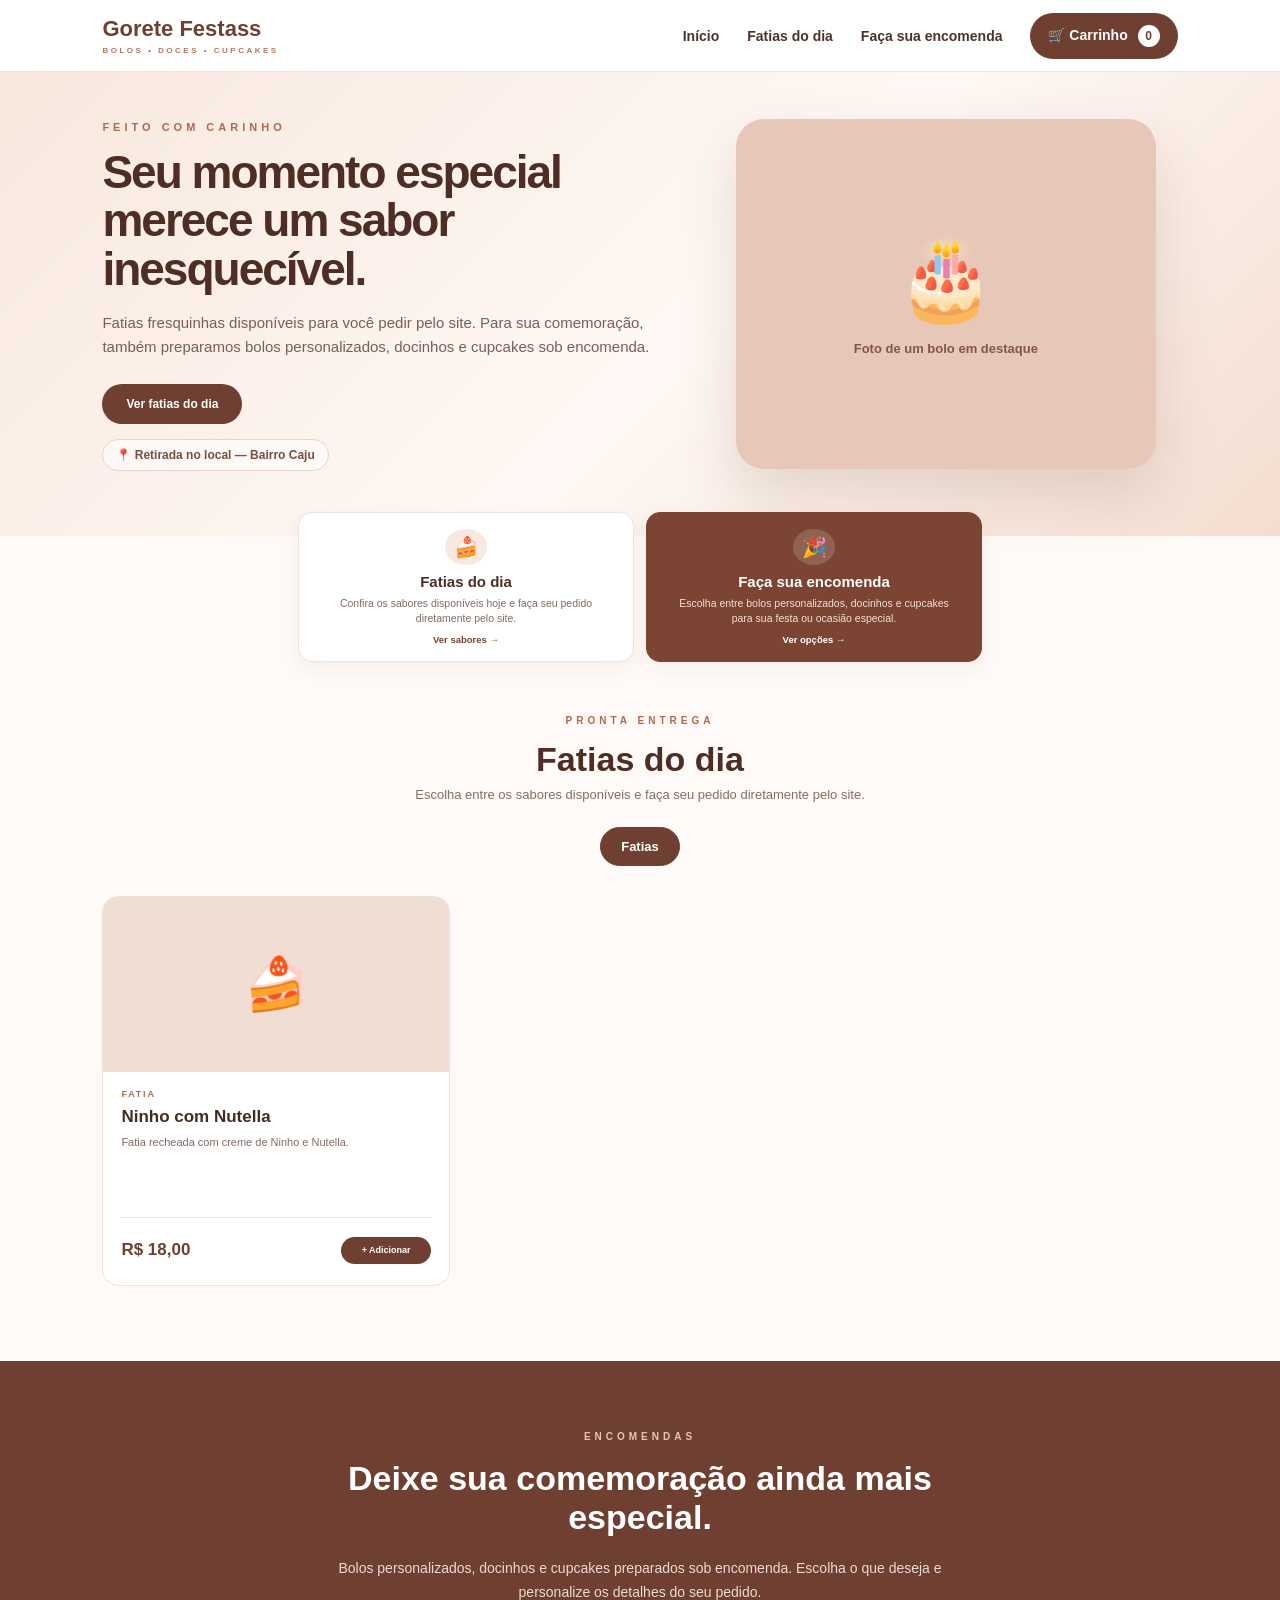
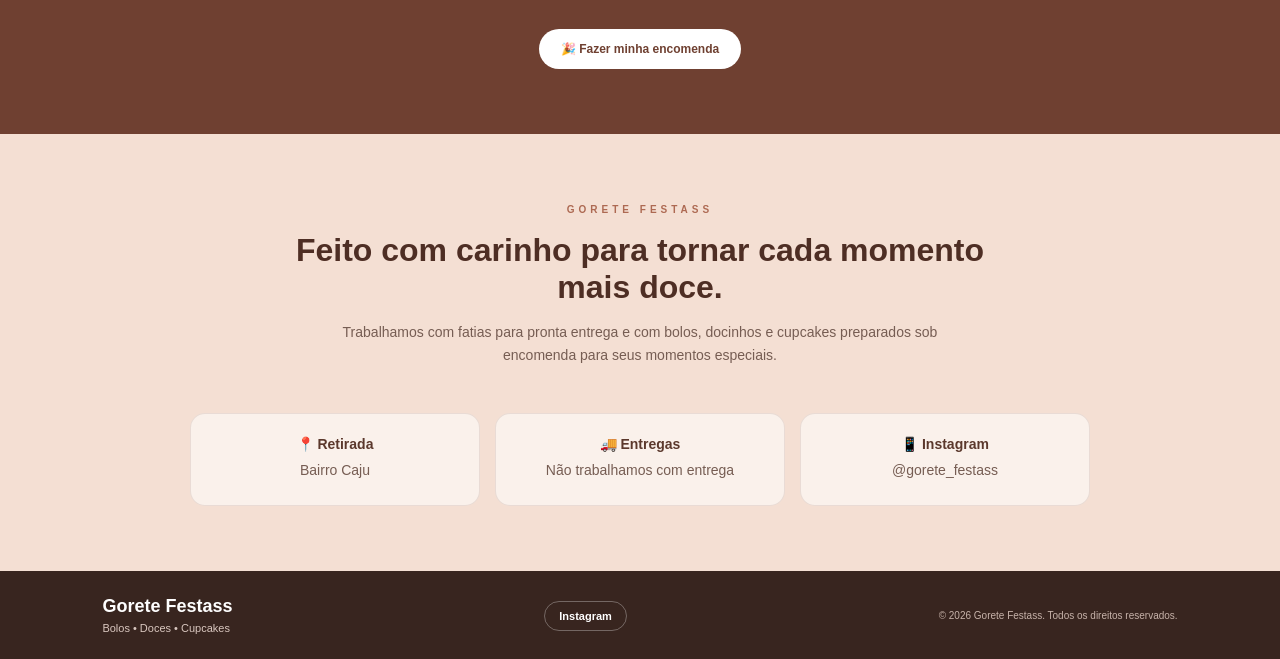
==== commit 89a80335: "Add files via upload" ====
--- a/index.html
+++ b/index.html
@@ -1,202 +1,101 @@
 <!DOCTYPE html>
 <html lang="pt-BR">
-
 <head>
     <meta charset="UTF-8">
     <meta name="viewport" content="width=device-width, initial-scale=1.0">
-
     <title>Gorete Festass | Bolos, Doces & Cupcakes</title>
-
     <link rel="stylesheet" href="style.css">
 </head>
+<body>
+<header class="topo">
+    <div class="marca">
+        <h1>Gorete Festass</h1>
+        <span>BOLOS • DOCES • CUPCAKES</span>
+    </div>
+    <nav class="menu">
+        <a href="#inicio">Início</a>
+        <a href="#cardapio">Fatias do dia</a>
+        <a href="montar-bolo.html">Faça sua encomenda</a>
+        <a href="carrinho.html" class="btn-carrinho">🛒 Carrinho <span id="quantidadeCarrinho">0</span></a>
+    </nav>
+</header>
+<main>
+    <section class="banner" id="inicio">
+        <div class="banner-conteudo">
+            <span class="mini-titulo">FEITO COM CARINHO</span>
+            <h2>Seu momento especial merece um sabor inesquecível.</h2>
+            <p>Fatias fresquinhas disponíveis para você pedir pelo site. Para sua comemoração, também preparamos bolos personalizados, docinhos e cupcakes sob encomenda.</p>
+            <div class="acoes-banner"><a href="#cardapio" class="btn-principal">Ver fatias do dia</a></div>
+            <div class="info-retirada">📍 Retirada no local — Bairro Caju</div>
+        </div>
+        <div class="banner-foto">
+            <div class="foto-placeholder">🎂<span>Foto de um bolo em destaque</span></div>
+        </div>
+    </section>
 
-<body>
+    <section class="tipos-produtos">
+        <a href="#cardapio" class="tipo-card tipo-card-link">
+            <div class="tipo-icone">🍰</div>
+            <h3>Fatias do dia</h3>
+            <p>Confira os sabores disponíveis hoje e faça seu pedido diretamente pelo site.</p>
+            <span class="tipo-acao">Ver sabores →</span>
+        </a>
+        <a href="montar-bolo.html" class="tipo-card tipo-card-link tipo-card-destaque">
+            <div class="tipo-icone">🎉</div>
+            <h3>Faça sua encomenda</h3>
+            <p>Escolha entre bolos personalizados, docinhos e cupcakes para sua festa ou ocasião especial.</p>
+            <span class="tipo-acao">Ver opções →</span>
+        </a>
+    </section>
 
-    <!-- CABEÇALHO -->
-    <header class="topo">
+    <section class="cardapio" id="cardapio">
+        <div class="titulo-secao">
+            <span>PRONTA ENTREGA</span>
+            <h2>Fatias do dia</h2>
+            <p>Escolha entre os sabores disponíveis e faça seu pedido diretamente pelo site.</p>
+        </div>
+        <div class="categorias"><button class="categoria-ativa">Fatias</button></div>
+        <div class="produtos produtos-fatias">
+            <article class="produto">
+                <div class="produto-imagem">🍰</div>
+                <div class="produto-info">
+                    <span class="produto-categoria">Fatia</span>
+                    <h3>Ninho com Nutella</h3>
+                    <p>Fatia recheada com creme de Ninho e Nutella.</p>
+                    <div class="produto-rodape">
+                        <strong>R$ 18,00</strong>
+                        <button onclick="adicionarCarrinho('Ninho com Nutella', 18, 'Fatia')">+ Adicionar</button>
+                    </div>
+                </div>
+            </article>
+        </div>
+    </section>
 
-        <div class="marca">
-            <h1>Gorete Festass</h1>
-            <span>BOLOS • DOCES • CUPCAKES</span>
+    <section class="orcamento" id="encomendas">
+        <div class="orcamento-conteudo">
+            <span>ENCOMENDAS</span>
+            <h2>Deixe sua comemoração ainda mais especial.</h2>
+            <p>Bolos personalizados, docinhos e cupcakes preparados sob encomenda. Escolha o que deseja e personalize os detalhes do seu pedido.</p>
+            <a href="montar-bolo.html" class="btn-whatsapp">🎉 Fazer minha encomenda</a>
         </div>
+    </section>
 
-        <nav class="menu">
-            <a href="#inicio">Início</a>
-            <a href="#cardapio">Fatias do dia</a>
-            <a href="montar-bolo.html">Faça sua encomenda</a>
-
-            <a href="carrinho.html" class="btn-carrinho">
-                🛒 Carrinho
-                <span id="quantidadeCarrinho">0</span>
-            </a>
-        </nav>
-
-    </header>
-
-    <main>
-
-        <!-- BANNER PRINCIPAL -->
-        <section class="banner" id="inicio">
-
-            <div class="banner-conteudo">
-                <span class="mini-titulo">FEITO COM CARINHO</span>
-
-                <h2>Seu momento especial merece um sabor inesquecível.</h2>
-
-                <p>
-                    Fatias fresquinhas disponíveis para você pedir pelo site.
-                    Para sua comemoração, também preparamos bolos personalizados,
-                    docinhos e cupcakes sob encomenda.
-                </p>
-
-                <div class="acoes-banner">
-                    <a href="#cardapio" class="btn-principal">Ver fatias do dia</a>
-                </div>
-
-                <div class="info-retirada">
-                    📍 Retirada no local — Bairro Caju
-                </div>
-            </div>
-
-            <div class="banner-foto">
-                <div class="foto-placeholder">
-                    🎂
-                    <span>Foto de um bolo em destaque</span>
-                </div>
-            </div>
-
-        </section>
-
-        <!-- ACESSOS PRINCIPAIS -->
-        <section class="tipos-produtos">
-
-            <a href="#cardapio" class="tipo-card tipo-card-link">
-                <div class="tipo-icone">🍰</div>
-                <h3>Fatias do dia</h3>
-                <p>
-                    Confira os sabores disponíveis hoje
-                    e faça seu pedido diretamente pelo site.
-                </p>
-                <span class="tipo-acao">Ver sabores →</span>
-            </a>
-
-            <a href="montar-bolo.html" class="tipo-card tipo-card-link tipo-card-destaque">
-                <div class="tipo-icone">🎉</div>
-                <h3>Faça sua encomenda</h3>
-                <p>
-                    Escolha entre bolos personalizados, docinhos
-                    e cupcakes para sua festa ou ocasião especial.
-                </p>
-                <span class="tipo-acao">Ver opções →</span>
-            </a>
-
-        </section>
-
-        <!-- FATIAS DISPONÍVEIS -->
-        <section class="cardapio" id="cardapio">
-
-            <div class="titulo-secao">
-                <span>PRONTA ENTREGA</span>
-                <h2>Fatias do dia</h2>
-                <p>
-                    Escolha entre os sabores disponíveis e faça seu pedido diretamente pelo site.
-                </p>
-            </div>
-
-            <div class="categorias">
-                <button class="categoria-ativa">Fatias</button>
-            </div>
-
-            <div class="produtos produtos-fatias">
-                <article class="produto">
-                    <div class="produto-imagem">🍰</div>
-
-                    <div class="produto-info">
-                        <span class="produto-categoria">Fatia</span>
-                        <h3>Ninho com Nutella</h3>
-                        <p>Fatia recheada com creme de Ninho e Nutella.</p>
-
-                        <div class="produto-rodape">
-                            <strong>R$ 18,00</strong>
-                            <button onclick="adicionarCarrinho('Ninho com Nutella', 18, 'Fatia')">
-                                + Adicionar
-                            </button>
-                        </div>
-                    </div>
-                </article>
-            </div>
-
-        </section>
-
-        <!-- CHAMADA PARA ENCOMENDAS -->
-        <section class="orcamento" id="encomendas">
-            <div class="orcamento-conteudo">
-                <span>ENCOMENDAS</span>
-
-                <h2>Deixe sua comemoração ainda mais especial.</h2>
-
-                <p>
-                    Bolos personalizados, docinhos e cupcakes preparados
-                    sob encomenda. Escolha o que deseja e personalize
-                    os detalhes do seu pedido.
-                </p>
-
-                <a href="montar-bolo.html" class="btn-whatsapp">
-                    🎉 Fazer minha encomenda
-                </a>
-            </div>
-        </section>
-
-        <!-- INFORMAÇÕES DA LOJA -->
-        <section class="sobre" id="informacoes">
-            <span>GORETE FESTASS</span>
-
-            <h2>Feito com carinho para tornar cada momento mais doce.</h2>
-
-            <p>
-                Trabalhamos com fatias para pronta entrega e com bolos,
-                docinhos e cupcakes preparados sob encomenda para seus momentos especiais.
-            </p>
-
-            <div class="informacoes-loja">
-                <div>
-                    <strong>📍 Retirada</strong>
-                    <p>Bairro Caju</p>
-                </div>
-
-                <div>
-                    <strong>🚚 Entregas</strong>
-                    <p>Não trabalhamos com entrega</p>
-                </div>
-
-                <div>
-                    <strong>📱 Instagram</strong>
-                    <p>@gorete_festass</p>
-                </div>
-            </div>
-        </section>
-
-    </main>
-
-    <!-- RODAPÉ -->
-    <footer>
-        <div>
-            <h3>Gorete Festass</h3>
-            <p>Bolos • Doces • Cupcakes</p>
+    <section class="sobre" id="informacoes">
+        <span>GORETE FESTASS</span>
+        <h2>Feito com carinho para tornar cada momento mais doce.</h2>
+        <p>Trabalhamos com fatias para pronta entrega e com bolos, docinhos e cupcakes preparados sob encomenda para seus momentos especiais.</p>
+        <div class="informacoes-loja">
+            <div><strong>📍 Retirada</strong><p>Bairro Caju</p></div>
+            <div><strong>🚚 Entregas</strong><p>Não trabalhamos com entrega</p></div>
+            <div><strong>📱 Instagram</strong><p>@gorete_festass</p></div>
         </div>
-
-        <div class="footer-instagram">
-            <a href="https://www.instagram.com/gorete_festass" target="_blank" rel="noopener noreferrer">
-                Instagram
-            </a>
-        </div>
-
-        <p class="copyright">
-            © 2026 Gorete Festass. Todos os direitos reservados.
-        </p>
-    </footer>
-
-    <script src="script.js"></script>
-
+    </section>
+</main>
+<footer>
+    <div><h3>Gorete Festass</h3><p>Bolos • Doces • Cupcakes</p></div>
+    <div class="footer-instagram"><a href="https://www.instagram.com/gorete_festass" target="_blank" rel="noopener noreferrer">Instagram</a></div>
+    <p class="copyright">© 2026 Gorete Festass. Todos os direitos reservados.</p>
+</footer>
+<script src="script.js"></script>
 </body>
-</html>+</html>
--- a/style.css
+++ b/style.css
@@ -10044,3 +10044,723 @@
     }
 }
 
+
+
+/* =========================================================
+   CUPCAKES - SABORES E LIMITES
+========================================================= */
+
+.montagem-cupcakes .contador-sabores-docinho {
+    flex-shrink: 0;
+}
+
+.montagem-cupcakes #opcoesSaboresCupcake .opcao-card {
+    min-height: 74px;
+}
+
+.montagem-cupcakes #mensagemLimiteSaboresCupcake {
+    margin-top: 10px;
+}
+
+@media (max-width: 600px) {
+    .montagem-cupcakes .titulo-etapa-com-limite {
+        align-items: flex-start;
+        gap: 12px;
+    }
+
+    .montagem-cupcakes .contador-sabores-docinho {
+        align-self: flex-start;
+    }
+}
+
+
+/* =====================================================
+   AJUSTE FINAL - CONTRASTE DO BOTÃO CARRINHO
+   ===================================================== */
+
+.btn-carrinho {
+    color: #ffffff !important;
+}
+
+.btn-carrinho .icone-carrinho,
+.btn-carrinho .texto-carrinho {
+    color: #ffffff !important;
+}
+
+.btn-carrinho #quantidadeCarrinho,
+.btn-carrinho .quantidade-carrinho {
+    background: #ffffff !important;
+    color: #6f4031 !important;
+}
+
+
+/* =====================================================
+   AJUSTE FINAL - 3 ABAS DO PAINEL
+   Fatias do dia | Encomendas | Pedidos
+===================================================== */
+
+.painel-abas {
+    display: grid !important;
+    grid-template-columns: repeat(3, minmax(0, 1fr)) !important;
+    gap: 8px !important;
+    align-items: stretch;
+}
+
+.painel-aba {
+    width: 100%;
+    min-width: 0;
+    white-space: nowrap;
+    text-align: center;
+}
+
+@media (max-width: 700px) {
+    .painel-abas {
+        grid-template-columns: repeat(3, minmax(0, 1fr)) !important;
+        gap: 5px !important;
+    }
+
+    .painel-aba {
+        padding: 9px 5px !important;
+        font-size: 10px !important;
+        white-space: normal;
+        line-height: 1.25;
+    }
+}
+
+@media (max-width: 420px) {
+    .painel-abas {
+        grid-template-columns: 1fr !important;
+        gap: 6px !important;
+        position: static;
+    }
+
+    .painel-aba {
+        min-height: 40px;
+        font-size: 10px !important;
+    }
+}
+/* =====================================================
+   AJUSTE FINAL - 4 OPÇÕES DE ENCOMENDAS NA MESMA LINHA
+===================================================== */
+
+.admin-produtos-encomenda {
+    display: grid !important;
+    grid-template-columns: repeat(4, minmax(0, 1fr)) !important;
+    gap: 12px !important;
+}
+
+.admin-produto-tab {
+    width: 100%;
+    min-width: 0;
+}
+
+/* Tablet */
+@media (max-width: 980px) {
+    .admin-produtos-encomenda {
+        grid-template-columns: repeat(2, minmax(0, 1fr)) !important;
+    }
+}
+
+/* Celular */
+@media (max-width: 600px) {
+    .admin-produtos-encomenda {
+        grid-template-columns: 1fr !important;
+    }
+}
+/* =========================================================
+   RESPONSIVIDADE FINAL — MOBILE E TABLET
+========================================================= */
+
+img, video, iframe { max-width: 100%; }
+input, select, textarea, button { font: inherit; }
+body { overflow-x: hidden; }
+
+.aviso-checkout-final {
+    margin-top: 10px;
+    color: #8a7065;
+    font-size: 10px;
+    line-height: 1.45;
+}
+
+@media (max-width: 900px) {
+    .topo {
+        min-height: 76px;
+        padding: 12px 5%;
+        gap: 12px;
+    }
+
+    .marca h1 {
+        font-size: 21px;
+        white-space: nowrap;
+    }
+
+    .marca span {
+        font-size: 8px;
+        letter-spacing: 2px;
+        white-space: nowrap;
+    }
+
+    .menu {
+        gap: 8px;
+        margin-left: auto;
+    }
+
+    .menu a:not(.btn-carrinho) { display: none; }
+
+    .menu .btn-carrinho {
+        display: inline-flex !important;
+        align-items: center;
+        justify-content: center;
+        padding: 10px 13px;
+        font-size: 12px;
+        white-space: nowrap;
+    }
+
+    .banner {
+        min-height: auto;
+        grid-template-columns: 1fr;
+        gap: 30px;
+        padding: 42px 5% 50px;
+    }
+
+    .banner-foto { order: -1; }
+
+    .foto-placeholder {
+        width: 100%;
+        height: 280px;
+        max-width: 520px;
+        border-radius: 24px;
+        font-size: 76px;
+    }
+
+    .banner h2 {
+        font-size: clamp(36px, 8vw, 46px);
+        letter-spacing: -1.2px;
+    }
+
+    .banner p {
+        font-size: 15px;
+        line-height: 1.65;
+    }
+
+    .tipos-produtos,
+    .produtos {
+        grid-template-columns: repeat(2, minmax(0, 1fr));
+    }
+
+    .informacoes-loja {
+        grid-template-columns: 1fr;
+        gap: 14px;
+    }
+
+    .seletor-encomenda {
+        grid-template-columns: repeat(2, minmax(0, 1fr));
+    }
+
+    .montagem-container,
+    .carrinho-container,
+    .checkout-container {
+        grid-template-columns: 1fr !important;
+    }
+
+    .resumo-bolo,
+    .resumo-carrinho,
+    .resumo-checkout {
+        position: static !important;
+        top: auto !important;
+        width: 100%;
+    }
+
+    .checkout-campos,
+    .campos-retirada {
+        grid-template-columns: 1fr 1fr;
+    }
+
+    footer { flex-wrap: wrap; }
+}
+
+@media (max-width: 600px) {
+    html { scroll-padding-top: 76px; }
+
+    .topo {
+        min-height: 70px;
+        padding: 10px 14px;
+    }
+
+    .marca h1 { font-size: 18px; }
+
+    .marca span {
+        margin-top: 2px;
+        font-size: 6.8px;
+        letter-spacing: 1.45px;
+    }
+
+    .menu .btn-carrinho {
+        min-height: 40px;
+        padding: 8px 10px;
+        border-radius: 22px;
+        font-size: 0;
+    }
+
+    .menu .btn-carrinho::before {
+        content: "🛒";
+        font-size: 17px;
+    }
+
+    .menu .btn-carrinho span {
+        min-width: 20px;
+        height: 20px;
+        margin-left: 5px;
+        font-size: 10px;
+    }
+
+    .banner {
+        padding: 28px 16px 40px;
+    }
+
+    .foto-placeholder {
+        height: 220px;
+        border-radius: 20px;
+        font-size: 60px;
+    }
+
+    .foto-placeholder span {
+        font-size: 11px;
+        text-align: center;
+    }
+
+    .mini-titulo {
+        margin-bottom: 14px;
+        font-size: 9px;
+        letter-spacing: 3px;
+    }
+
+    .banner h2 {
+        margin-bottom: 17px;
+        font-size: 34px;
+        line-height: 1.08;
+    }
+
+    .banner p {
+        margin-bottom: 24px;
+        font-size: 14px;
+    }
+
+    .acoes-banner,
+    .acoes-banner .btn-principal,
+    .btn-principal { width: 100%; }
+
+    .btn-principal {
+        display: flex;
+        justify-content: center;
+        text-align: center;
+        padding: 14px 18px;
+    }
+
+    .info-retirada {
+        margin-top: 18px;
+        font-size: 11px;
+    }
+
+    .tipos-produtos {
+        grid-template-columns: 1fr !important;
+        gap: 14px;
+        padding-left: 16px;
+        padding-right: 16px;
+    }
+
+    .tipo-card {
+        min-height: auto;
+        padding: 22px 18px;
+        border-radius: 16px;
+    }
+
+    .tipo-card h3 { font-size: 19px; }
+
+    .tipo-card p {
+        min-height: 0;
+        font-size: 13px;
+    }
+
+    .cardapio { padding: 55px 16px 65px; }
+
+    .titulo-secao { margin-bottom: 25px; }
+    .titulo-secao h2 { font-size: 31px; }
+
+    .titulo-secao p {
+        font-size: 13px;
+        line-height: 1.55;
+    }
+
+    .categorias { margin-bottom: 25px; }
+
+    .produtos,
+    .produtos-fatias {
+        grid-template-columns: 1fr !important;
+        gap: 16px;
+    }
+
+    .produto { border-radius: 16px; }
+    .produto-imagem { height: 220px; }
+    .produto-info { padding: 18px; }
+
+    .produto p {
+        min-height: 0;
+        font-size: 13px;
+    }
+
+    .produto-rodape {
+        align-items: stretch;
+        flex-direction: column;
+    }
+
+    .produto-rodape button {
+        width: 100%;
+        min-height: 44px;
+    }
+
+    .orcamento,
+    .sobre {
+        padding-left: 16px;
+        padding-right: 16px;
+    }
+
+    .orcamento h2,
+    .sobre h2 { font-size: 30px; }
+
+    .orcamento p,
+    .sobre p { font-size: 14px; }
+
+    .btn-whatsapp {
+        width: 100%;
+        justify-content: center;
+        text-align: center;
+    }
+
+    .informacoes-loja {
+        grid-template-columns: 1fr !important;
+        gap: 10px;
+    }
+
+    footer {
+        min-height: auto;
+        padding: 32px 16px;
+        flex-direction: column;
+        align-items: flex-start;
+        gap: 16px;
+    }
+
+    .pagina-montar-bolo,
+    .pagina-carrinho,
+    .pagina-checkout {
+        padding-left: 14px !important;
+        padding-right: 14px !important;
+    }
+
+    .cabecalho-montagem,
+    .cabecalho-carrinho,
+    .cabecalho-checkout {
+        padding-top: 34px !important;
+        padding-bottom: 25px !important;
+    }
+
+    .cabecalho-montagem h1,
+    .cabecalho-carrinho h1,
+    .cabecalho-checkout h1 {
+        font-size: 31px !important;
+        line-height: 1.12;
+    }
+
+    .cabecalho-montagem p,
+    .cabecalho-carrinho p,
+    .cabecalho-checkout p {
+        font-size: 13px !important;
+        line-height: 1.55;
+    }
+
+    .seletor-encomenda {
+        grid-template-columns: 1fr !important;
+        gap: 10px;
+    }
+
+    .card-tipo-encomenda {
+        min-height: 0 !important;
+        padding: 17px !important;
+        text-align: left;
+    }
+
+    .card-tipo-encomenda .icone-encomenda { font-size: 30px; }
+    .card-tipo-encomenda strong { font-size: 15px; }
+
+    .card-tipo-encomenda small {
+        font-size: 11px;
+        line-height: 1.45;
+    }
+
+    .montagem-container {
+        display: grid !important;
+        grid-template-columns: 1fr !important;
+        gap: 16px !important;
+    }
+
+    .opcoes-bolo { min-width: 0; }
+
+    .etapa-bolo {
+        grid-template-columns: 34px minmax(0, 1fr) !important;
+        gap: 10px !important;
+        padding: 15px !important;
+        border-radius: 14px !important;
+    }
+
+    .numero-etapa {
+        width: 32px !important;
+        height: 32px !important;
+        font-size: 12px !important;
+    }
+
+    .conteudo-etapa { min-width: 0; }
+    .conteudo-etapa h2 { font-size: 17px !important; }
+
+    .conteudo-etapa p {
+        font-size: 11px !important;
+        line-height: 1.45;
+    }
+
+    .opcoes-selecao {
+        grid-template-columns: 1fr !important;
+        gap: 8px !important;
+    }
+
+    .titulo-etapa-com-limite {
+        flex-direction: column !important;
+        align-items: flex-start !important;
+        gap: 9px !important;
+    }
+
+    .campos-retirada,
+    .checkout-campos {
+        grid-template-columns: 1fr !important;
+        gap: 11px !important;
+    }
+
+    .campo-bolo,
+    .campo-checkout input,
+    .campo-checkout textarea,
+    .campo-admin input,
+    .campo-admin select,
+    .campo-admin textarea {
+        width: 100%;
+        min-height: 46px;
+        font-size: 16px !important;
+    }
+
+    input[type="date"],
+    input[type="time"] {
+        min-width: 0;
+        width: 100%;
+    }
+
+    .resumo-bolo,
+    .resumo-carrinho,
+    .resumo-checkout {
+        width: 100%;
+        padding: 18px !important;
+        border-radius: 14px !important;
+    }
+
+    .btn-adicionar-bolo,
+    .btn-finalizar-pedido,
+    .btn-whatsapp-checkout {
+        width: 100%;
+        min-height: 46px;
+    }
+
+    .carrinho-container,
+    .checkout-container {
+        display: grid !important;
+        grid-template-columns: 1fr !important;
+        gap: 16px !important;
+    }
+
+    .item-carrinho,
+    .carrinho-item,
+    .item-checkout,
+    .checkout-item {
+        grid-template-columns: 1fr !important;
+        gap: 12px !important;
+    }
+
+    .checkout-card {
+        padding: 17px !important;
+        border-radius: 14px !important;
+    }
+
+    .checkout-card-titulo {
+        align-items: flex-start !important;
+        gap: 10px !important;
+    }
+
+    .voltar-carrinho {
+        display: block;
+        text-align: center;
+    }
+
+    .pagina-admin { min-height: 100svh; }
+
+    .admin-login-container {
+        min-height: 100svh;
+        padding: 20px 14px !important;
+        align-items: center;
+    }
+
+    .admin-login-card {
+        width: 100% !important;
+        max-width: 440px !important;
+        padding: 24px 18px !important;
+        border-radius: 18px !important;
+    }
+
+    .admin-marca h1 { font-size: 27px !important; }
+
+    .admin-login-form .btn-admin-principal {
+        width: 100%;
+        min-height: 46px;
+    }
+
+    .painel-topo {
+        min-height: auto !important;
+        padding: 13px 14px !important;
+        gap: 10px !important;
+    }
+
+    .painel-topo h1 { font-size: 18px !important; }
+    .painel-topo-acoes { gap: 6px !important; }
+
+    .painel-topo-acoes a,
+    .painel-topo-acoes button {
+        min-height: 36px !important;
+        padding: 7px 9px !important;
+        font-size: 8px !important;
+    }
+
+    .painel-container {
+        width: 100% !important;
+        padding: 18px 12px 45px !important;
+        overflow: hidden;
+    }
+
+    .painel-abas {
+        display: flex !important;
+        width: 100%;
+        gap: 7px !important;
+        overflow-x: auto;
+        padding-bottom: 4px;
+        scrollbar-width: none;
+    }
+
+    .painel-abas::-webkit-scrollbar { display: none; }
+
+    .painel-aba {
+        flex: 0 0 auto !important;
+        min-height: 40px !important;
+        padding: 9px 12px !important;
+        white-space: nowrap;
+        font-size: 9px !important;
+    }
+
+    .painel-secao-topo,
+    .painel-lista-topo,
+    .admin-grupos-cabecalho,
+    .admin-regras-topo {
+        flex-direction: column !important;
+        align-items: stretch !important;
+        gap: 12px !important;
+    }
+
+    .painel-secao-topo button,
+    .painel-lista-topo button,
+    .admin-grupos-cabecalho button,
+    .admin-regras-topo button {
+        width: 100%;
+        min-height: 42px;
+    }
+
+    .painel-indicadores,
+    .painel-indicadores-encomendas {
+        grid-template-columns: 1fr !important;
+        gap: 9px !important;
+    }
+
+    .admin-produtos-encomenda {
+        grid-template-columns: 1fr !important;
+        gap: 9px !important;
+    }
+
+    .regra-admin-card,
+    .admin-grupo-card { grid-template-columns: 1fr !important; }
+
+    .regra-admin-acoes,
+    .admin-grupo-acoes,
+    .fatia-admin-acoes,
+    .pedido-admin-acoes {
+        display: grid !important;
+        grid-template-columns: 1fr !important;
+        width: 100%;
+    }
+
+    .modal-admin {
+        padding: 12px !important;
+        align-items: flex-end !important;
+    }
+
+    .modal-admin-conteudo {
+        width: 100% !important;
+        max-width: none !important;
+        max-height: 92svh !important;
+        overflow-y: auto !important;
+        border-radius: 18px 18px 0 0 !important;
+        padding: 18px 15px !important;
+    }
+
+    .modal-regra-grid,
+    .modal-admin-acoes { grid-template-columns: 1fr !important; }
+
+    .pedido-admin-resumo {
+        grid-template-columns: 1fr !important;
+        gap: 14px !important;
+        padding: 15px !important;
+    }
+
+    .pedido-admin-lateral {
+        min-width: 0 !important;
+        width: 100%;
+        align-items: stretch !important;
+    }
+
+    .pedido-admin-status-select,
+    .pedido-admin-acoes button,
+    .pedido-admin-acoes a {
+        width: 100%;
+        min-height: 42px !important;
+    }
+
+    .pedido-admin-detalhes { padding: 13px !important; }
+
+    .pedido-admin-detalhes-titulo,
+    .pedido-admin-item-topo {
+        flex-direction: column !important;
+        align-items: flex-start !important;
+    }
+
+    .pedido-admin-linha {
+        grid-template-columns: 1fr !important;
+        gap: 3px !important;
+    }
+}
+
+@media (max-width: 390px) {
+    .marca h1 { font-size: 16px; }
+    .marca span { font-size: 6px; letter-spacing: 1.1px; }
+    .banner h2 { font-size: 31px; }
+    .painel-topo-acoes a { display: none; }
+}
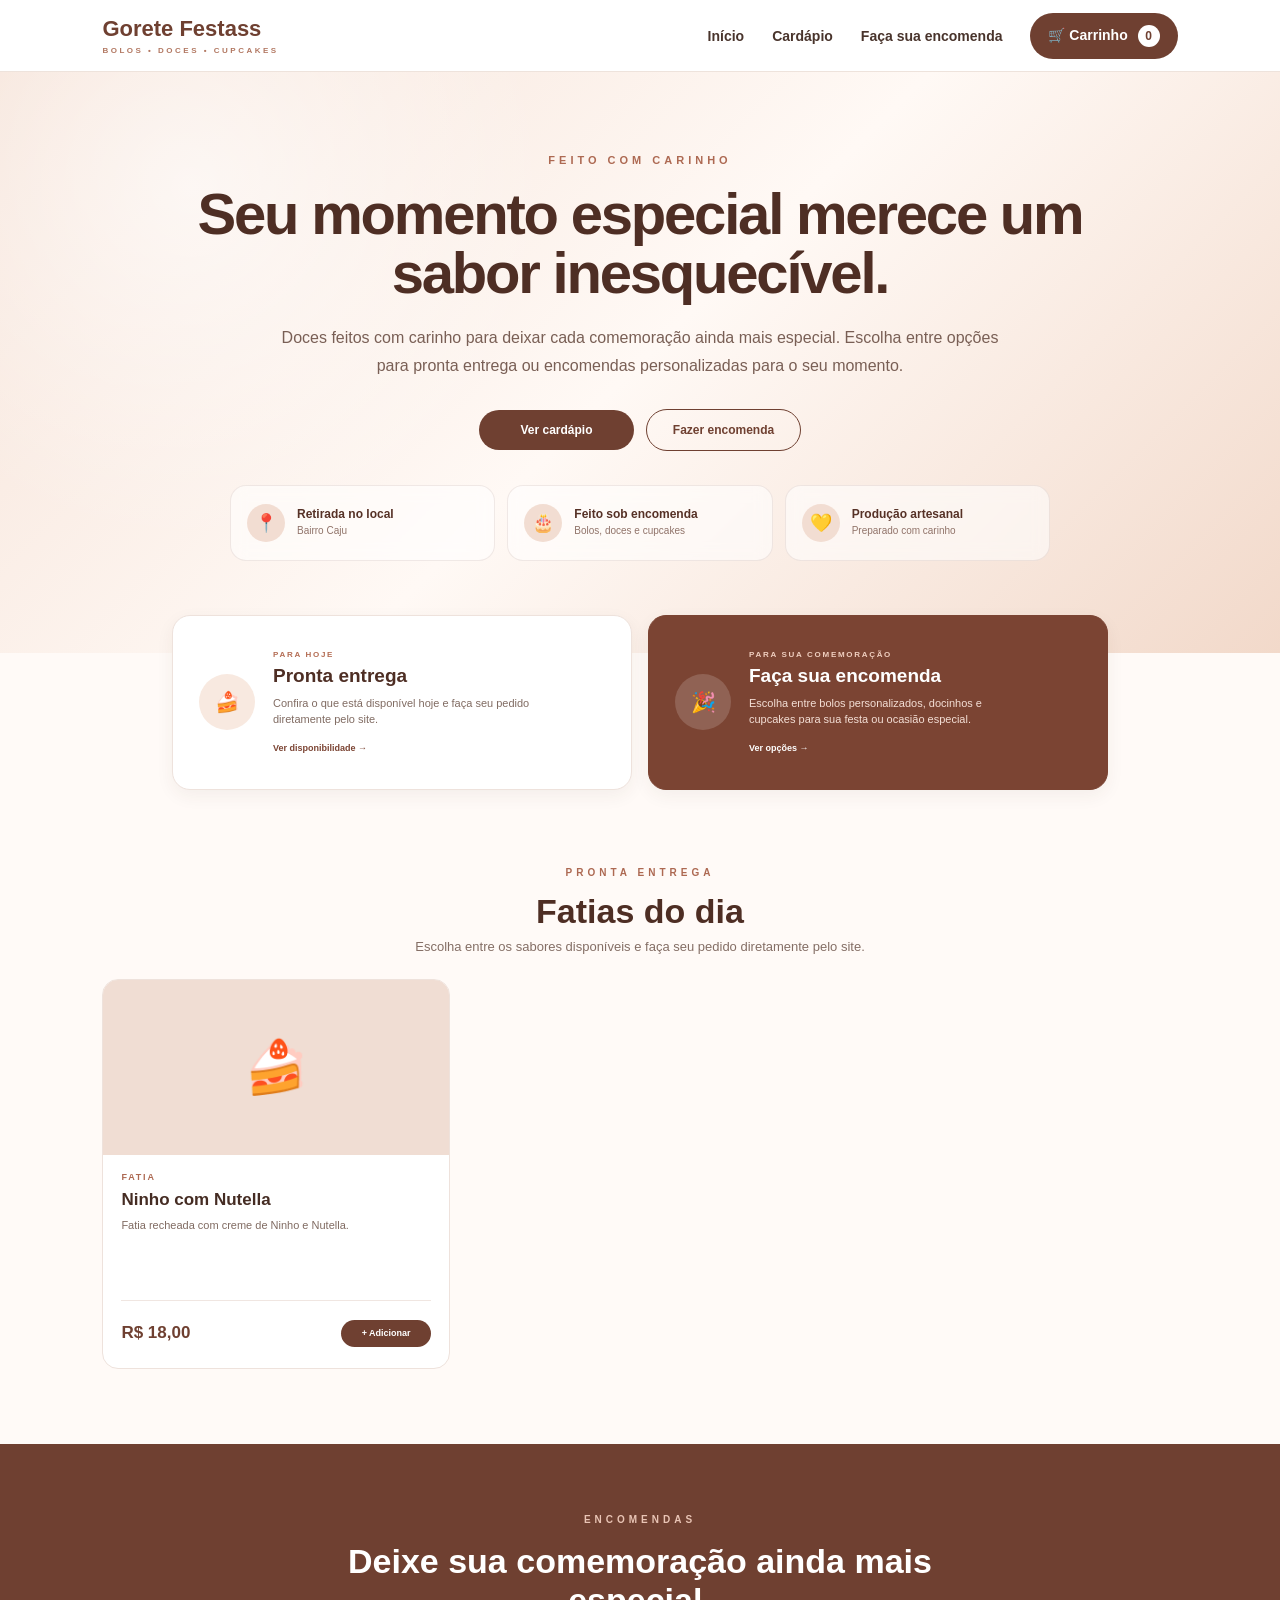
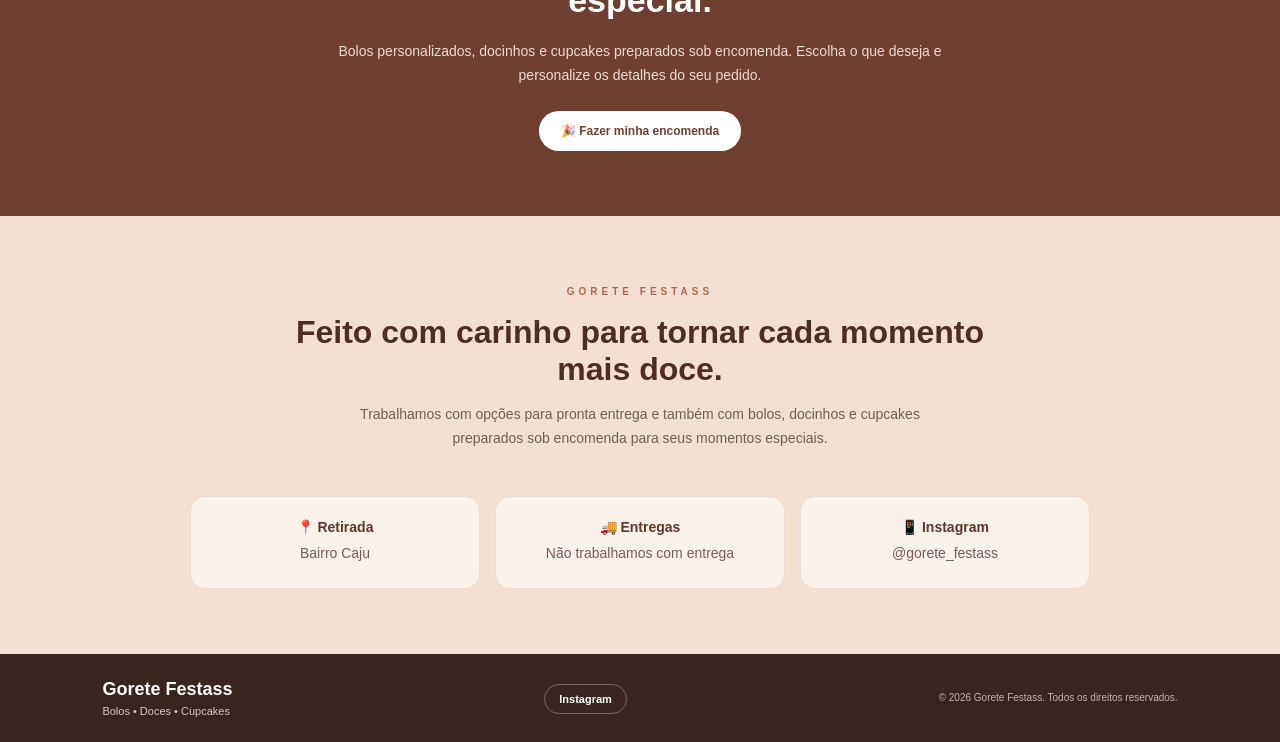
==== commit 3381b855: "Add files via upload" ====
--- a/index.html
+++ b/index.html
@@ -7,95 +7,337 @@
     <link rel="stylesheet" href="style.css">
 </head>
 <body>
+
 <header class="topo">
     <div class="marca">
         <h1>Gorete Festass</h1>
         <span>BOLOS • DOCES • CUPCAKES</span>
     </div>
+
     <nav class="menu">
         <a href="#inicio">Início</a>
-        <a href="#cardapio">Fatias do dia</a>
+        <a href="#cardapio">Cardápio</a>
         <a href="montar-bolo.html">Faça sua encomenda</a>
-        <a href="carrinho.html" class="btn-carrinho">🛒 Carrinho <span id="quantidadeCarrinho">0</span></a>
+
+        <a href="carrinho.html" class="btn-carrinho">
+            🛒 Carrinho
+            <span id="quantidadeCarrinho">0</span>
+        </a>
     </nav>
 </header>
+
 <main>
-    <section class="banner" id="inicio">
-        <div class="banner-conteudo">
+
+    <!-- BANNER PRINCIPAL -->
+    <section class="banner banner-sem-foto" id="inicio">
+
+        <div class="banner-conteudo banner-conteudo-central">
+
             <span class="mini-titulo">FEITO COM CARINHO</span>
-            <h2>Seu momento especial merece um sabor inesquecível.</h2>
-            <p>Fatias fresquinhas disponíveis para você pedir pelo site. Para sua comemoração, também preparamos bolos personalizados, docinhos e cupcakes sob encomenda.</p>
-            <div class="acoes-banner"><a href="#cardapio" class="btn-principal">Ver fatias do dia</a></div>
-            <div class="info-retirada">📍 Retirada no local — Bairro Caju</div>
-        </div>
-        <div class="banner-foto">
-            <div class="foto-placeholder">🎂<span>Foto de um bolo em destaque</span></div>
-        </div>
-    </section>
-
-    <section class="tipos-produtos">
+
+            <h2>
+                Seu momento especial merece um sabor inesquecível.
+            </h2>
+
+            <p>
+                Doces feitos com carinho para deixar cada comemoração ainda mais especial.
+                Escolha entre opções para pronta entrega ou encomendas personalizadas
+                para o seu momento.
+            </p>
+
+            <div class="acoes-banner">
+                <a href="#cardapio" class="btn-principal">
+                    Ver cardápio
+                </a>
+
+                <a href="montar-bolo.html" class="btn-secundario">
+                    Fazer encomenda
+                </a>
+            </div>
+
+            <div class="banner-infos">
+
+                <div class="banner-info-item">
+                    <span>📍</span>
+                    <div>
+                        <strong>Retirada no local</strong>
+                        <small>Bairro Caju</small>
+                    </div>
+                </div>
+
+                <div class="banner-info-item">
+                    <span>🎂</span>
+                    <div>
+                        <strong>Feito sob encomenda</strong>
+                        <small>Bolos, doces e cupcakes</small>
+                    </div>
+                </div>
+
+                <div class="banner-info-item">
+                    <span>💛</span>
+                    <div>
+                        <strong>Produção artesanal</strong>
+                        <small>Preparado com carinho</small>
+                    </div>
+                </div>
+
+            </div>
+
+        </div>
+
+    </section>
+
+
+    <!-- ACESSOS PRINCIPAIS -->
+    <section class="tipos-produtos tipos-produtos-home">
+
         <a href="#cardapio" class="tipo-card tipo-card-link">
-            <div class="tipo-icone">🍰</div>
-            <h3>Fatias do dia</h3>
-            <p>Confira os sabores disponíveis hoje e faça seu pedido diretamente pelo site.</p>
-            <span class="tipo-acao">Ver sabores →</span>
+
+            <div class="tipo-icone">
+                🍰
+            </div>
+
+            <div class="tipo-card-conteudo">
+                <span class="tipo-mini-titulo">
+                    PARA HOJE
+                </span>
+
+                <h3>Pronta entrega</h3>
+
+                <p>
+                    Confira o que está disponível hoje
+                    e faça seu pedido diretamente pelo site.
+                </p>
+
+                <span class="tipo-acao">
+                    Ver disponibilidade →
+                </span>
+            </div>
+
         </a>
-        <a href="montar-bolo.html" class="tipo-card tipo-card-link tipo-card-destaque">
-            <div class="tipo-icone">🎉</div>
-            <h3>Faça sua encomenda</h3>
-            <p>Escolha entre bolos personalizados, docinhos e cupcakes para sua festa ou ocasião especial.</p>
-            <span class="tipo-acao">Ver opções →</span>
+
+
+        <a
+            href="montar-bolo.html"
+            class="tipo-card tipo-card-link tipo-card-destaque"
+        >
+
+            <div class="tipo-icone">
+                🎉
+            </div>
+
+            <div class="tipo-card-conteudo">
+                <span class="tipo-mini-titulo">
+                    PARA SUA COMEMORAÇÃO
+                </span>
+
+                <h3>Faça sua encomenda</h3>
+
+                <p>
+                    Escolha entre bolos personalizados, docinhos
+                    e cupcakes para sua festa ou ocasião especial.
+                </p>
+
+                <span class="tipo-acao">
+                    Ver opções →
+                </span>
+            </div>
+
         </a>
-    </section>
-
+
+    </section>
+
+
+    <!-- FATIAS DISPONÍVEIS -->
     <section class="cardapio" id="cardapio">
+
         <div class="titulo-secao">
-            <span>PRONTA ENTREGA</span>
-            <h2>Fatias do dia</h2>
-            <p>Escolha entre os sabores disponíveis e faça seu pedido diretamente pelo site.</p>
-        </div>
-        <div class="categorias"><button class="categoria-ativa">Fatias</button></div>
+
+            <span>
+                PRONTA ENTREGA
+            </span>
+
+            <h2>
+                Fatias do dia
+            </h2>
+
+            <p>
+                Escolha entre os sabores disponíveis
+                e faça seu pedido diretamente pelo site.
+            </p>
+
+        </div>
+
+
         <div class="produtos produtos-fatias">
+
             <article class="produto">
-                <div class="produto-imagem">🍰</div>
+
+                <div class="produto-imagem">
+                    🍰
+                </div>
+
                 <div class="produto-info">
-                    <span class="produto-categoria">Fatia</span>
-                    <h3>Ninho com Nutella</h3>
-                    <p>Fatia recheada com creme de Ninho e Nutella.</p>
+
+                    <span class="produto-categoria">
+                        Fatia
+                    </span>
+
+                    <h3>
+                        Ninho com Nutella
+                    </h3>
+
+                    <p>
+                        Fatia recheada com creme de Ninho e Nutella.
+                    </p>
+
                     <div class="produto-rodape">
-                        <strong>R$ 18,00</strong>
-                        <button onclick="adicionarCarrinho('Ninho com Nutella', 18, 'Fatia')">+ Adicionar</button>
+
+                        <strong>
+                            R$ 18,00
+                        </strong>
+
+                        <button
+                            onclick="adicionarCarrinho('Ninho com Nutella', 18, 'Fatia')"
+                        >
+                            + Adicionar
+                        </button>
+
                     </div>
-                </div>
+
+                </div>
+
             </article>
-        </div>
-    </section>
-
+
+        </div>
+
+    </section>
+
+
+    <!-- CHAMADA PARA ENCOMENDAS -->
     <section class="orcamento" id="encomendas">
+
         <div class="orcamento-conteudo">
-            <span>ENCOMENDAS</span>
-            <h2>Deixe sua comemoração ainda mais especial.</h2>
-            <p>Bolos personalizados, docinhos e cupcakes preparados sob encomenda. Escolha o que deseja e personalize os detalhes do seu pedido.</p>
-            <a href="montar-bolo.html" class="btn-whatsapp">🎉 Fazer minha encomenda</a>
-        </div>
-    </section>
-
+
+            <span>
+                ENCOMENDAS
+            </span>
+
+            <h2>
+                Deixe sua comemoração ainda mais especial.
+            </h2>
+
+            <p>
+                Bolos personalizados, docinhos e cupcakes preparados
+                sob encomenda. Escolha o que deseja e personalize
+                os detalhes do seu pedido.
+            </p>
+
+            <a
+                href="montar-bolo.html"
+                class="btn-whatsapp"
+            >
+                🎉 Fazer minha encomenda
+            </a>
+
+        </div>
+
+    </section>
+
+
+    <!-- INFORMAÇÕES DA LOJA -->
     <section class="sobre" id="informacoes">
-        <span>GORETE FESTASS</span>
-        <h2>Feito com carinho para tornar cada momento mais doce.</h2>
-        <p>Trabalhamos com fatias para pronta entrega e com bolos, docinhos e cupcakes preparados sob encomenda para seus momentos especiais.</p>
+
+        <span>
+            GORETE FESTASS
+        </span>
+
+        <h2>
+            Feito com carinho para tornar cada momento mais doce.
+        </h2>
+
+        <p>
+            Trabalhamos com opções para pronta entrega
+            e também com bolos, docinhos e cupcakes preparados
+            sob encomenda para seus momentos especiais.
+        </p>
+
         <div class="informacoes-loja">
-            <div><strong>📍 Retirada</strong><p>Bairro Caju</p></div>
-            <div><strong>🚚 Entregas</strong><p>Não trabalhamos com entrega</p></div>
-            <div><strong>📱 Instagram</strong><p>@gorete_festass</p></div>
-        </div>
-    </section>
+
+            <div>
+                <strong>
+                    📍 Retirada
+                </strong>
+
+                <p>
+                    Bairro Caju
+                </p>
+            </div>
+
+
+            <div>
+                <strong>
+                    🚚 Entregas
+                </strong>
+
+                <p>
+                    Não trabalhamos com entrega
+                </p>
+            </div>
+
+
+            <div>
+                <strong>
+                    📱 Instagram
+                </strong>
+
+                <p>
+                    @gorete_festass
+                </p>
+            </div>
+
+        </div>
+
+    </section>
+
 </main>
+
+
+<!-- RODAPÉ -->
 <footer>
-    <div><h3>Gorete Festass</h3><p>Bolos • Doces • Cupcakes</p></div>
-    <div class="footer-instagram"><a href="https://www.instagram.com/gorete_festass" target="_blank" rel="noopener noreferrer">Instagram</a></div>
-    <p class="copyright">© 2026 Gorete Festass. Todos os direitos reservados.</p>
+
+    <div>
+        <h3>
+            Gorete Festass
+        </h3>
+
+        <p>
+            Bolos • Doces • Cupcakes
+        </p>
+    </div>
+
+
+    <div class="footer-instagram">
+
+        <a
+            href="https://www.instagram.com/gorete_festass"
+            target="_blank"
+            rel="noopener noreferrer"
+        >
+            Instagram
+        </a>
+
+    </div>
+
+
+    <p class="copyright">
+        © 2026 Gorete Festass. Todos os direitos reservados.
+    </p>
+
 </footer>
+
+
 <script src="script.js"></script>
+
 </body>
 </html>
--- a/style.css
+++ b/style.css
@@ -10764,3 +10764,649 @@
     .banner h2 { font-size: 31px; }
     .painel-topo-acoes a { display: none; }
 }
+
+/* =========================================================
+   AJUSTE FINAL — CABEÇALHO MOBILE IGUAL AO DESKTOP
+   Mantém logo à esquerda, carrinho à direita e remove a
+   segunda linha de navegação no celular.
+========================================================= */
+
+@media (max-width: 900px) {
+    .topo {
+        min-height: 72px !important;
+        padding: 10px 5% !important;
+        display: flex !important;
+        align-items: center !important;
+        justify-content: space-between !important;
+        gap: 12px !important;
+        flex-wrap: nowrap !important;
+    }
+
+    .marca {
+        flex: 1 1 auto !important;
+        min-width: 0 !important;
+    }
+
+    .marca h1 {
+        font-size: 22px !important;
+        white-space: nowrap !important;
+    }
+
+    .marca span {
+        font-size: 8px !important;
+        letter-spacing: 2.2px !important;
+        white-space: nowrap !important;
+    }
+
+    .menu {
+        flex: 0 0 auto !important;
+        display: flex !important;
+        align-items: center !important;
+        justify-content: flex-end !important;
+        gap: 0 !important;
+        margin: 0 !important;
+        width: auto !important;
+    }
+
+    .menu > a:not(.btn-carrinho) {
+        display: none !important;
+    }
+
+    .menu .btn-carrinho {
+        display: inline-flex !important;
+        align-items: center !important;
+        justify-content: center !important;
+        width: auto !important;
+        min-width: 132px !important;
+        min-height: 46px !important;
+        padding: 10px 16px !important;
+        border-radius: 28px !important;
+        font-size: 13px !important;
+        white-space: nowrap !important;
+        color: #ffffff !important;
+        background: #6f4031 !important;
+    }
+
+    .menu .btn-carrinho::before {
+        content: none !important;
+    }
+
+    .menu .btn-carrinho span {
+        display: inline-flex !important;
+        min-width: 22px !important;
+        height: 22px !important;
+        margin-left: 7px !important;
+        padding: 0 5px !important;
+        font-size: 11px !important;
+        background: #ffffff !important;
+        color: #6f4031 !important;
+        border-radius: 50% !important;
+    }
+}
+
+@media (max-width: 600px) {
+    .topo {
+        min-height: 68px !important;
+        padding: 9px 14px !important;
+    }
+
+    .marca h1 {
+        font-size: 18px !important;
+    }
+
+    .marca span {
+        margin-top: 2px !important;
+        font-size: 6.6px !important;
+        letter-spacing: 1.35px !important;
+    }
+
+    .menu .btn-carrinho {
+        min-width: 104px !important;
+        min-height: 42px !important;
+        padding: 8px 12px !important;
+        font-size: 11px !important;
+    }
+
+    .menu .btn-carrinho span {
+        min-width: 20px !important;
+        height: 20px !important;
+        margin-left: 6px !important;
+        font-size: 10px !important;
+    }
+
+    /* A página de encomendas mantém a mesma identidade do desktop,
+       apenas empilhando os cards para caber no celular. */
+    .cabecalho-encomenda {
+        padding-top: 34px !important;
+    }
+
+    .cabecalho-encomenda h1 {
+        font-size: 31px !important;
+        line-height: 1.1 !important;
+    }
+
+    .cabecalho-encomenda p {
+        max-width: 92% !important;
+        font-size: 13px !important;
+        line-height: 1.55 !important;
+    }
+
+    .seletor-encomenda {
+        grid-template-columns: 1fr !important;
+        gap: 12px !important;
+        padding-left: 14px !important;
+        padding-right: 14px !important;
+    }
+
+    .card-tipo-encomenda {
+        min-height: 0 !important;
+        padding: 20px 18px !important;
+        border-radius: 16px !important;
+        text-align: center !important;
+    }
+
+    .card-tipo-encomenda .icone-encomenda {
+        margin-left: auto !important;
+        margin-right: auto !important;
+    }
+
+    .card-tipo-encomenda strong {
+        font-size: 17px !important;
+    }
+
+    .card-tipo-encomenda small {
+        font-size: 12px !important;
+        line-height: 1.5 !important;
+    }
+
+    .card-tipo-encomenda .acao-encomenda {
+        font-size: 10px !important;
+    }
+}
+
+@media (max-width: 390px) {
+    .marca h1 {
+        font-size: 16px !important;
+    }
+
+    .marca span {
+        font-size: 5.8px !important;
+        letter-spacing: 1px !important;
+    }
+
+    .menu .btn-carrinho {
+        min-width: 92px !important;
+        padding: 8px 10px !important;
+        font-size: 10px !important;
+    }
+}
+
+
+/* =========================================================
+   AJUSTE FINAL HOME — MENOS REDUNDÂNCIA E MOBILE REFINADO
+========================================================= */
+
+/* Cards de acesso */
+.tipos-produtos {
+    grid-template-columns: repeat(2, minmax(0, 1fr)) !important;
+    align-items: stretch;
+}
+
+.tipo-card {
+    display: flex;
+    flex-direction: column;
+    align-items: center;
+    justify-content: flex-start;
+}
+
+.tipo-card p {
+    min-height: 0 !important;
+    margin-bottom: 14px;
+}
+
+.tipo-acao {
+    display: inline-block !important;
+    position: static !important;
+    margin-top: auto !important;
+    padding-top: 6px;
+    line-height: 1.35;
+}
+
+/* A categoria "Fatias" foi removida do HTML para não repetir informação */
+.cardapio .categorias {
+    display: none !important;
+}
+
+/* Dá um respiro melhor entre os cards e o título principal do cardápio */
+.cardapio {
+    padding-top: 58px !important;
+}
+
+@media (max-width: 900px) {
+
+    .tipos-produtos {
+        grid-template-columns: repeat(2, minmax(0, 1fr)) !important;
+        max-width: 760px !important;
+        margin-top: 28px !important;
+        padding-left: 18px !important;
+        padding-right: 18px !important;
+        gap: 14px !important;
+    }
+
+    .tipo-card {
+        min-height: 190px !important;
+        padding: 20px 18px !important;
+    }
+
+    .tipo-card p {
+        margin-bottom: 10px !important;
+    }
+}
+
+@media (max-width: 600px) {
+
+    .tipos-produtos {
+        grid-template-columns: 1fr !important;
+        max-width: none !important;
+        margin-top: 22px !important;
+        padding-left: 14px !important;
+        padding-right: 14px !important;
+        gap: 14px !important;
+    }
+
+    .tipo-card {
+        min-height: 0 !important;
+        padding: 22px 18px !important;
+        border-radius: 18px !important;
+    }
+
+    .tipo-icone {
+        width: 50px !important;
+        height: 50px !important;
+        margin-bottom: 12px !important;
+        font-size: 24px !important;
+    }
+
+    .tipo-card h3 {
+        margin-bottom: 8px !important;
+        font-size: 19px !important;
+        line-height: 1.25 !important;
+    }
+
+    .tipo-card p {
+        margin: 0 0 12px !important;
+        min-height: 0 !important;
+        font-size: 13px !important;
+        line-height: 1.5 !important;
+    }
+
+    .tipo-acao {
+        display: block !important;
+        margin-top: 0 !important;
+        padding-top: 0 !important;
+        font-size: 11px !important;
+        line-height: 1.4 !important;
+        position: static !important;
+        transform: none !important;
+    }
+
+    .cardapio {
+        padding-top: 48px !important;
+    }
+
+    .titulo-secao {
+        margin-bottom: 26px !important;
+        padding-left: 6px;
+        padding-right: 6px;
+    }
+
+    .titulo-secao > span {
+        font-size: 9px !important;
+        letter-spacing: 3px !important;
+    }
+
+    .titulo-secao h2 {
+        margin-top: 9px !important;
+        font-size: 31px !important;
+        line-height: 1.15 !important;
+    }
+
+    .titulo-secao p {
+        margin-top: 9px !important;
+        font-size: 13px !important;
+        line-height: 1.5 !important;
+    }
+
+    .produtos-fatias {
+        margin-top: 0 !important;
+    }
+}
+
+
+/* =========================================================
+   HOME REFINADA — HERO SEM FOTO + DESKTOP E MOBILE
+========================================================= */
+
+.banner.banner-sem-foto {
+    min-height: auto !important;
+    display: block !important;
+    padding: 78px 8% 92px !important;
+    background:
+        radial-gradient(circle at 15% 20%, rgba(255,255,255,.62), transparent 30%),
+        linear-gradient(135deg, #f6e3d8 0%, #fff9f5 50%, #f2d9ca 100%) !important;
+}
+
+.banner-sem-foto .banner-conteudo-central {
+    width: 100%;
+    max-width: 1020px !important;
+    margin: 0 auto;
+    text-align: center;
+}
+
+.banner-sem-foto .mini-titulo {
+    margin-bottom: 18px !important;
+}
+
+.banner-sem-foto h2 {
+    max-width: 900px !important;
+    margin: 0 auto 22px !important;
+    font-size: 58px !important;
+    line-height: 1.02 !important;
+    letter-spacing: -2.2px !important;
+}
+
+.banner-sem-foto p {
+    max-width: 720px !important;
+    margin: 0 auto 30px !important;
+    font-size: 16px !important;
+    line-height: 1.7 !important;
+}
+
+.banner-sem-foto .acoes-banner {
+    justify-content: center !important;
+    margin-bottom: 34px;
+}
+
+.banner-sem-foto .btn-principal,
+.banner-sem-foto .btn-secundario {
+    min-width: 155px;
+    text-align: center;
+}
+
+.banner-infos {
+    display: grid;
+    grid-template-columns: repeat(3, minmax(0, 1fr));
+    gap: 12px;
+    max-width: 820px;
+    margin: 0 auto;
+}
+
+.banner-info-item {
+    display: flex;
+    align-items: center;
+    gap: 12px;
+    min-height: 76px;
+    padding: 14px 16px;
+    border: 1px solid rgba(111, 64, 49, 0.10);
+    border-radius: 16px;
+    background: rgba(255,255,255,.55);
+    backdrop-filter: blur(8px);
+    text-align: left;
+}
+
+.banner-info-item > span {
+    flex: 0 0 auto;
+    width: 38px;
+    height: 38px;
+    display: inline-flex;
+    align-items: center;
+    justify-content: center;
+    border-radius: 50%;
+    background: #f2ddd2;
+    font-size: 18px;
+}
+
+.banner-info-item div {
+    min-width: 0;
+}
+
+.banner-info-item strong {
+    display: block;
+    margin-bottom: 3px;
+    color: #563126;
+    font-size: 12px;
+}
+
+.banner-info-item small {
+    display: block;
+    color: #907369;
+    font-size: 10px;
+    line-height: 1.4;
+}
+
+.tipos-produtos-home {
+    max-width: 980px !important;
+    grid-template-columns: repeat(2, minmax(0, 1fr)) !important;
+    margin: -38px auto 0 !important;
+    gap: 16px !important;
+}
+
+.tipos-produtos-home .tipo-card {
+    min-height: 175px !important;
+    padding: 24px 26px !important;
+    display: grid !important;
+    grid-template-columns: 56px minmax(0, 1fr) !important;
+    align-items: center !important;
+    gap: 18px !important;
+    text-align: left !important;
+    border-radius: 18px !important;
+}
+
+.tipos-produtos-home .tipo-icone {
+    width: 56px !important;
+    height: 56px !important;
+    margin: 0 !important;
+}
+
+.tipo-card-conteudo {
+    min-width: 0;
+}
+
+.tipo-mini-titulo {
+    display: block;
+    margin-bottom: 6px;
+    color: #b46d54;
+    font-size: 8px;
+    font-weight: 800;
+    letter-spacing: 1.7px;
+}
+
+.tipo-card-destaque .tipo-mini-titulo {
+    color: #f0cfc0;
+}
+
+.tipos-produtos-home .tipo-card h3 {
+    margin-bottom: 7px !important;
+    font-size: 19px !important;
+}
+
+.tipos-produtos-home .tipo-card p {
+    margin: 0 0 9px !important;
+    min-height: 0 !important;
+    font-size: 11px !important;
+    line-height: 1.5 !important;
+}
+
+.tipos-produtos-home .tipo-acao {
+    margin-top: 0 !important;
+    padding-top: 0 !important;
+    position: static !important;
+    display: inline-block !important;
+    font-size: 9px !important;
+    line-height: 1.4 !important;
+}
+
+.cardapio {
+    padding-top: 72px !important;
+}
+
+@media (max-width: 900px) {
+    .banner.banner-sem-foto {
+        padding: 58px 5% 78px !important;
+    }
+
+    .banner-sem-foto h2 {
+        font-size: 46px !important;
+        letter-spacing: -1.5px !important;
+    }
+
+    .banner-infos {
+        grid-template-columns: 1fr !important;
+        max-width: 560px;
+    }
+
+    .tipos-produtos-home {
+        max-width: 720px !important;
+        margin-top: -28px !important;
+        padding-left: 18px !important;
+        padding-right: 18px !important;
+    }
+
+    .tipos-produtos-home .tipo-card {
+        min-height: 160px !important;
+        padding: 20px !important;
+    }
+}
+
+@media (max-width: 600px) {
+    .banner.banner-sem-foto {
+        padding: 42px 16px 62px !important;
+    }
+
+    .banner-sem-foto .banner-conteudo-central {
+        text-align: left;
+    }
+
+    .banner-sem-foto .mini-titulo {
+        margin-bottom: 14px !important;
+        font-size: 9px !important;
+        letter-spacing: 3px !important;
+    }
+
+    .banner-sem-foto h2 {
+        margin: 0 0 18px !important;
+        font-size: 36px !important;
+        line-height: 1.06 !important;
+        letter-spacing: -1.1px !important;
+    }
+
+    .banner-sem-foto p {
+        margin: 0 0 24px !important;
+        font-size: 14px !important;
+        line-height: 1.6 !important;
+    }
+
+    .banner-sem-foto .acoes-banner {
+        flex-direction: column !important;
+        align-items: stretch !important;
+        gap: 10px !important;
+        margin-bottom: 24px;
+    }
+
+    .banner-sem-foto .btn-principal,
+    .banner-sem-foto .btn-secundario {
+        width: 100%;
+        min-height: 46px;
+        display: flex;
+        align-items: center;
+        justify-content: center;
+    }
+
+    .banner-infos {
+        grid-template-columns: 1fr !important;
+        gap: 8px;
+    }
+
+    .banner-info-item {
+        min-height: 66px;
+        padding: 12px 13px;
+        border-radius: 14px;
+    }
+
+    .banner-info-item > span {
+        width: 34px;
+        height: 34px;
+        font-size: 16px;
+    }
+
+    .banner-info-item strong {
+        font-size: 11px;
+    }
+
+    .banner-info-item small {
+        font-size: 9px;
+    }
+
+    .tipos-produtos-home {
+        grid-template-columns: 1fr !important;
+        margin-top: 18px !important;
+        padding-left: 14px !important;
+        padding-right: 14px !important;
+        gap: 12px !important;
+    }
+
+    .tipos-produtos-home .tipo-card {
+        min-height: 0 !important;
+        grid-template-columns: 48px minmax(0, 1fr) !important;
+        align-items: start !important;
+        gap: 14px !important;
+        padding: 18px !important;
+        border-radius: 16px !important;
+    }
+
+    .tipos-produtos-home .tipo-icone {
+        width: 48px !important;
+        height: 48px !important;
+        font-size: 22px !important;
+    }
+
+    .tipos-produtos-home .tipo-card h3 {
+        font-size: 17px !important;
+    }
+
+    .tipos-produtos-home .tipo-card p {
+        font-size: 11px !important;
+        line-height: 1.45 !important;
+    }
+
+    .tipo-mini-titulo {
+        font-size: 7px !important;
+        letter-spacing: 1.4px !important;
+    }
+
+    .tipos-produtos-home .tipo-acao {
+        font-size: 9px !important;
+    }
+
+    .cardapio {
+        padding-top: 48px !important;
+    }
+}
+
+@media (max-width: 390px) {
+    .banner-sem-foto h2 {
+        font-size: 32px !important;
+    }
+
+    .tipos-produtos-home .tipo-card {
+        grid-template-columns: 42px minmax(0, 1fr) !important;
+        gap: 12px !important;
+        padding: 16px !important;
+    }
+
+    .tipos-produtos-home .tipo-icone {
+        width: 42px !important;
+        height: 42px !important;
+        font-size: 19px !important;
+    }
+}
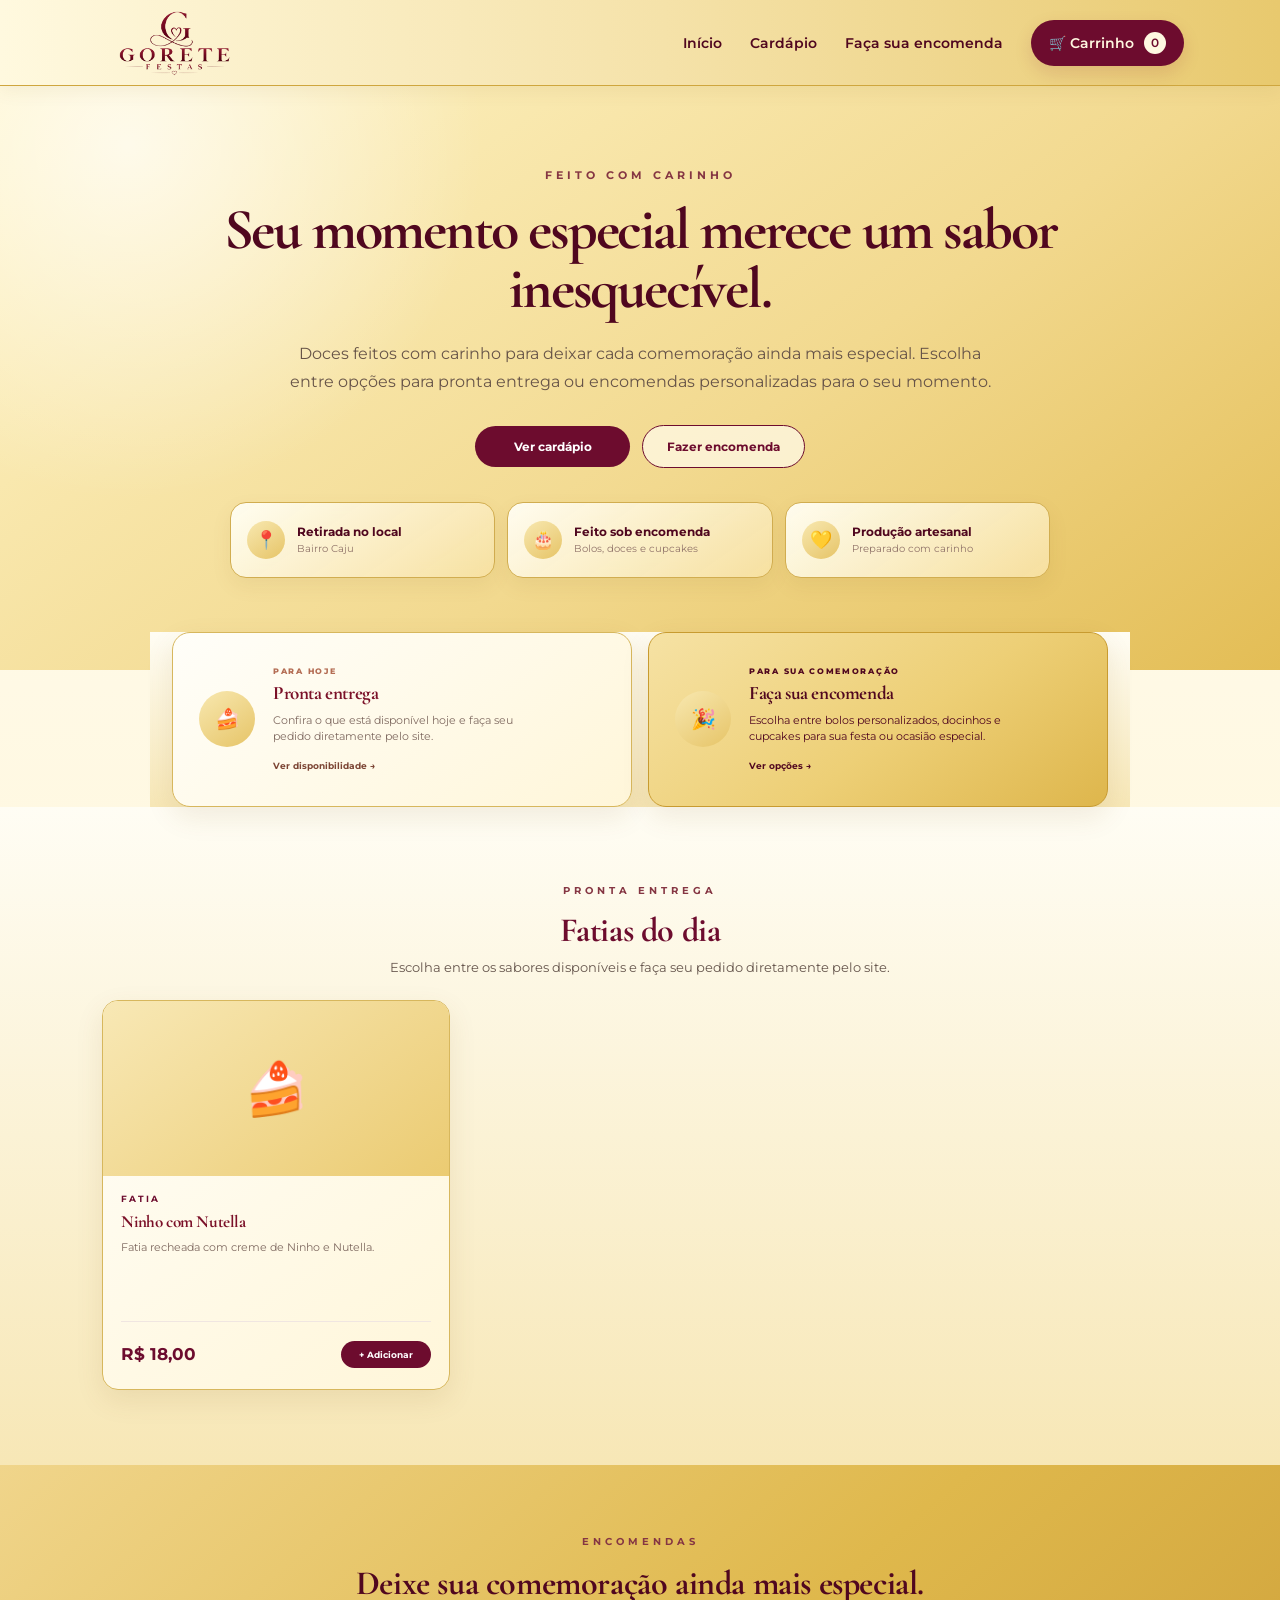
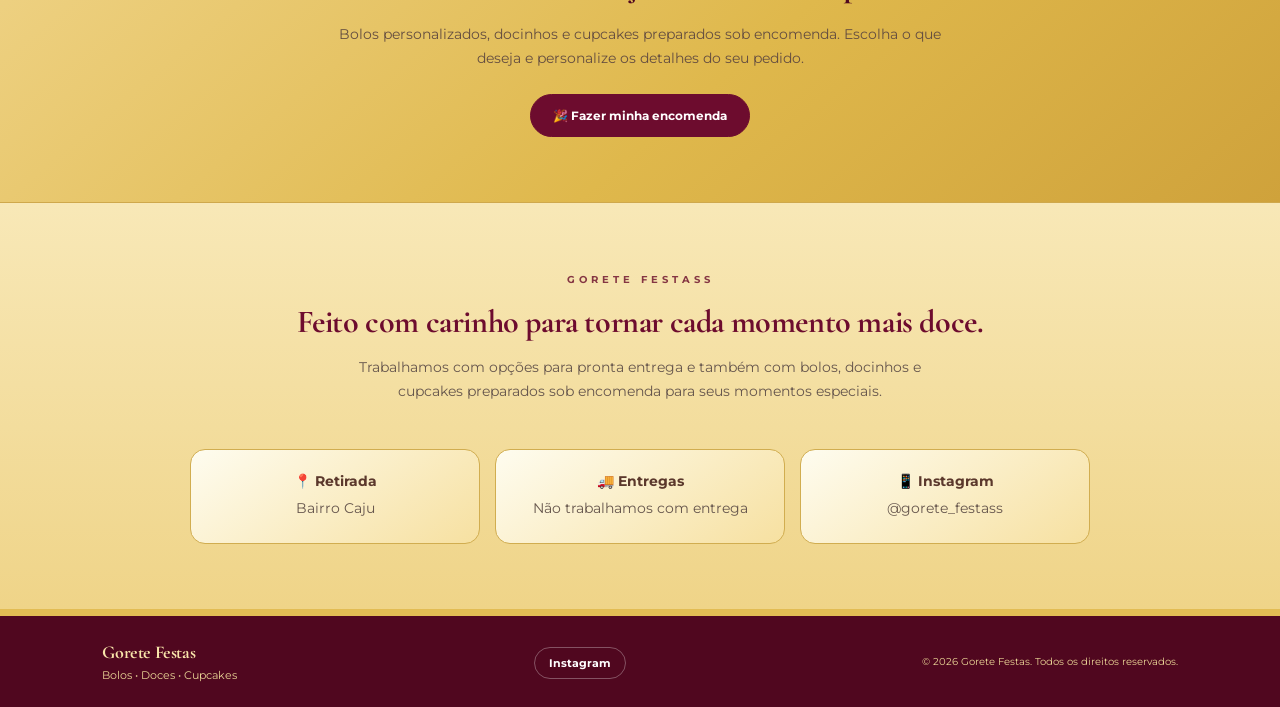
==== commit 7bd2844b: "Add files via upload" ====
--- a/index.html
+++ b/index.html
@@ -3,16 +3,15 @@
 <head>
     <meta charset="UTF-8">
     <meta name="viewport" content="width=device-width, initial-scale=1.0">
-    <title>Gorete Festass | Bolos, Doces & Cupcakes</title>
+    <title>Gorete Festas | Bolos, Doces & Cupcakes</title>
     <link rel="stylesheet" href="style.css">
 </head>
 <body>
 
 <header class="topo">
-    <div class="marca">
-        <h1>Gorete Festass</h1>
-        <span>BOLOS • DOCES • CUPCAKES</span>
-    </div>
+    <a href="index.html" class="marca marca-logo" aria-label="Gorete Festas - Início">
+            <img src="logo-gorete-festas.png" alt="Gorete Festas">
+        </a>
 
     <nav class="menu">
         <a href="#inicio">Início</a>
@@ -308,7 +307,7 @@
 
     <div>
         <h3>
-            Gorete Festass
+            Gorete Festas
         </h3>
 
         <p>
@@ -331,7 +330,7 @@
 
 
     <p class="copyright">
-        © 2026 Gorete Festass. Todos os direitos reservados.
+        © 2026 Gorete Festas. Todos os direitos reservados.
     </p>
 
 </footer>
--- a/style.css
+++ b/style.css
@@ -1,3 +1,5 @@
+@import url('https://fonts.googleapis.com/css2?family=Cormorant+Garamond:wght@500;600;700&family=Montserrat:wght@400;500;600;700&display=swap');
+
 /* ==============================
    CONFIGURAÇÕES GERAIS
 ================================ */
@@ -11410,3 +11412,3272 @@
         font-size: 19px !important;
     }
 }
+
+
+/* =========================================================
+   AJUSTE MOBILE — BLOCO DE INFORMAÇÕES DO HERO
+   Retirada / Encomenda / Produção artesanal
+========================================================= */
+
+@media (max-width: 600px) {
+
+    .banner-infos {
+        display: grid !important;
+        grid-template-columns: repeat(3, minmax(0, 1fr)) !important;
+        gap: 8px !important;
+        max-width: 100% !important;
+        margin: 0 !important;
+    }
+
+    .banner-info-item {
+        min-height: 112px !important;
+        padding: 12px 8px !important;
+        display: flex !important;
+        flex-direction: column !important;
+        align-items: center !important;
+        justify-content: center !important;
+        gap: 8px !important;
+        text-align: center !important;
+        border-radius: 14px !important;
+    }
+
+    .banner-info-item > span {
+        width: 34px !important;
+        height: 34px !important;
+        flex: 0 0 34px !important;
+        font-size: 17px !important;
+    }
+
+    .banner-info-item div {
+        width: 100% !important;
+        min-width: 0 !important;
+    }
+
+    .banner-info-item strong {
+        margin-bottom: 3px !important;
+        font-size: 10px !important;
+        line-height: 1.25 !important;
+        text-align: center !important;
+    }
+
+    .banner-info-item small {
+        font-size: 8px !important;
+        line-height: 1.3 !important;
+        text-align: center !important;
+    }
+}
+
+@media (max-width: 420px) {
+
+    .banner-infos {
+        grid-template-columns: repeat(3, minmax(0, 1fr)) !important;
+        gap: 6px !important;
+    }
+
+    .banner-info-item {
+        min-height: 104px !important;
+        padding: 10px 6px !important;
+    }
+
+    .banner-info-item > span {
+        width: 31px !important;
+        height: 31px !important;
+        flex-basis: 31px !important;
+        font-size: 15px !important;
+    }
+
+    .banner-info-item strong {
+        font-size: 9px !important;
+    }
+
+    .banner-info-item small {
+        font-size: 7px !important;
+    }
+}
+
+
+/* =====================================================================
+   IDENTIDADE VISUAL OFICIAL — GORETE FESTAS
+   Champagne/amarelo como protagonista + bordô como contraste
+   Aplicação global: desktop, tablet e mobile
+===================================================================== */
+
+:root {
+    --gf-champagne-50: #fffdf4;
+    --gf-champagne-100: #fff8df;
+    --gf-champagne-200: #f9edc6;
+    --gf-champagne-300: #f3dda0;
+    --gf-champagne-400: #e9c96f;
+    --gf-champagne-500: #d9b24f;
+    --gf-dourado: #bc8f32;
+    --gf-bordo: #7b1028;
+    --gf-bordo-escuro: #57091b;
+    --gf-bordo-suave: #9d3b50;
+    --gf-texto: #46342d;
+    --gf-texto-suave: #7e6a60;
+    --gf-branco: #fffefa;
+    --gf-borda: #e3cd8f;
+    --gf-sombra: rgba(109, 77, 23, .10);
+}
+
+/* TIPOGRAFIA */
+body {
+    font-family: "Montserrat", Arial, Helvetica, sans-serif !important;
+    background: var(--gf-champagne-50) !important;
+    color: var(--gf-texto) !important;
+}
+
+h1, h2, h3, h4,
+.banner h2,
+.titulo-secao h2,
+.cabecalho-montagem h1,
+.cabecalho-carrinho h1,
+.cabecalho-checkout h1,
+.orcamento h2,
+.sobre h2,
+.pedido-publico-topo h1,
+.painel-secao-topo h2,
+.admin-marca h1 {
+    font-family: "Cormorant Garamond", Georgia, "Times New Roman", serif !important;
+    color: var(--gf-bordo) !important;
+    letter-spacing: -.4px;
+}
+
+/* LOGO */
+.marca-logo {
+    display: inline-flex !important;
+    align-items: center !important;
+    flex: 0 0 auto !important;
+    text-decoration: none !important;
+}
+
+.marca-logo img {
+    display: block;
+    width: 150px;
+    height: auto;
+    object-fit: contain;
+}
+
+.admin-logo-marca {
+    display: block;
+    width: 190px;
+    max-width: 82%;
+    height: auto;
+    margin: 0 auto 16px;
+}
+
+.painel-logo-marca {
+    display: block;
+    width: 130px;
+    max-height: 62px;
+    object-fit: contain;
+}
+
+/* CABEÇALHO */
+.topo {
+    min-height: 86px !important;
+    padding: 8px 8% !important;
+    background: linear-gradient(90deg, #fffdf4 0%, #fff6d8 50%, #f8e7b2 100%) !important;
+    border-bottom: 1px solid var(--gf-borda) !important;
+    box-shadow: 0 4px 18px rgba(115, 83, 23, .05);
+}
+
+.menu a {
+    color: var(--gf-bordo-escuro) !important;
+    font-weight: 600 !important;
+}
+
+.menu a:hover {
+    color: var(--gf-dourado) !important;
+}
+
+.btn-carrinho {
+    background: var(--gf-bordo) !important;
+    color: #fff !important;
+    box-shadow: 0 7px 18px rgba(123, 16, 40, .13);
+}
+
+.btn-carrinho:hover {
+    background: var(--gf-bordo-escuro) !important;
+}
+
+.btn-carrinho span {
+    background: var(--gf-champagne-200) !important;
+    color: var(--gf-bordo) !important;
+}
+
+/* HOME — AMARELO/CHAMPAGNE DOMINANTE */
+.banner,
+.banner.banner-sem-foto {
+    background:
+        radial-gradient(circle at 10% 10%, rgba(255,255,255,.72), transparent 28%),
+        radial-gradient(circle at 88% 30%, rgba(223,184,88,.20), transparent 34%),
+        linear-gradient(135deg, #fff8df 0%, #f8e9bc 48%, #efd68e 100%) !important;
+}
+
+.mini-titulo,
+.titulo-secao span,
+.sobre > span,
+.cabecalho-montagem > span,
+.cabecalho-carrinho > span,
+.cabecalho-checkout > span,
+.orcamento-conteudo > span {
+    color: var(--gf-bordo) !important;
+    font-family: "Montserrat", sans-serif !important;
+    letter-spacing: 4px !important;
+}
+
+.banner h2 {
+    color: var(--gf-bordo-escuro) !important;
+}
+
+.banner p,
+.titulo-secao p,
+.sobre p,
+.cabecalho-montagem p,
+.cabecalho-carrinho p,
+.cabecalho-checkout p {
+    color: #66564d !important;
+}
+
+/* Botões */
+.btn-principal,
+.btn-adicionar-bolo,
+.btn-finalizar-pedido,
+.btn-whatsapp-checkout,
+.btn-admin-principal {
+    background: var(--gf-bordo) !important;
+    color: #fff !important;
+    border-color: var(--gf-bordo) !important;
+}
+
+.btn-principal:hover,
+.btn-adicionar-bolo:hover,
+.btn-finalizar-pedido:hover,
+.btn-whatsapp-checkout:hover,
+.btn-admin-principal:hover {
+    background: var(--gf-bordo-escuro) !important;
+}
+
+.btn-secundario {
+    background: rgba(255, 253, 244, .58) !important;
+    color: var(--gf-bordo) !important;
+    border-color: var(--gf-bordo) !important;
+}
+
+.btn-secundario:hover {
+    background: var(--gf-bordo) !important;
+    color: #fff !important;
+}
+
+/* Informações do hero */
+.banner-info-item,
+.info-retirada {
+    background: rgba(255, 252, 232, .82) !important;
+    border-color: #dfc77f !important;
+}
+
+.banner-info-item > span,
+.tipo-icone {
+    background: var(--gf-champagne-300) !important;
+}
+
+.banner-info-item strong {
+    color: var(--gf-bordo-escuro) !important;
+}
+
+/* Cards de acesso e produtos */
+.tipos-produtos,
+.cardapio,
+.pagina-montar-bolo,
+.pagina-carrinho,
+.pagina-checkout,
+.pagina-pedido-publico {
+    background: var(--gf-champagne-50) !important;
+}
+
+.tipo-card,
+.produto,
+.etapa-bolo,
+.resumo-bolo,
+.item-carrinho,
+.resumo-carrinho,
+.checkout-card,
+.resumo-checkout,
+.pedido-publico-card {
+    background: var(--gf-branco) !important;
+    border-color: var(--gf-borda) !important;
+    box-shadow: 0 10px 28px var(--gf-sombra) !important;
+}
+
+.tipo-card-destaque {
+    background:
+        linear-gradient(145deg, #f3dda0 0%, #e6c368 100%) !important;
+    color: var(--gf-bordo-escuro) !important;
+    border-color: #d6ae4d !important;
+}
+
+.tipo-card-destaque h3,
+.tipo-card-destaque p,
+.tipo-card-destaque .tipo-acao,
+.tipo-card-destaque .tipo-mini-titulo {
+    color: var(--gf-bordo-escuro) !important;
+}
+
+.tipo-card h3,
+.produto h3,
+.checkout-card-titulo h2,
+.resumo-bolo h2,
+.resumo-carrinho h2,
+.resumo-checkout h2 {
+    color: var(--gf-bordo) !important;
+}
+
+/* Áreas champagne */
+.cardapio,
+.sobre {
+    background:
+        linear-gradient(180deg, var(--gf-champagne-50) 0%, #fff7dc 100%) !important;
+}
+
+.sobre {
+    border-top: 1px solid var(--gf-borda);
+}
+
+.informacoes-loja > div {
+    background: rgba(255, 250, 225, .85) !important;
+    border-color: var(--gf-borda) !important;
+}
+
+/* Produto / controles */
+.produto-imagem {
+    background: linear-gradient(145deg, #f9ecc3, #efd893) !important;
+}
+
+.produto-categoria,
+.produto-rodape strong {
+    color: var(--gf-bordo) !important;
+}
+
+.produto-rodape button {
+    background: var(--gf-bordo) !important;
+    color: #fff !important;
+}
+
+.produto-rodape button:hover {
+    background: var(--gf-bordo-escuro) !important;
+}
+
+.categorias button {
+    background: #fffdf4 !important;
+    color: var(--gf-bordo) !important;
+    border-color: var(--gf-borda) !important;
+}
+
+.categorias .categoria-ativa {
+    background: var(--gf-champagne-400) !important;
+    color: var(--gf-bordo-escuro) !important;
+    border-color: var(--gf-dourado) !important;
+}
+
+/* Encomenda */
+.numero-etapa,
+.numero-checkout {
+    background: var(--gf-champagne-400) !important;
+    color: var(--gf-bordo-escuro) !important;
+    border: 1px solid var(--gf-dourado);
+}
+
+.opcao-card,
+.upload-box,
+.campo-bolo,
+.campo-checkout input,
+.campo-checkout textarea {
+    background: #fffdf4 !important;
+    border-color: #e1ca86 !important;
+}
+
+.opcao-card:hover,
+.upload-box:hover {
+    background: #fff5cf !important;
+    border-color: var(--gf-dourado) !important;
+}
+
+.opcao-card:has(input:checked) {
+    background: var(--gf-champagne-200) !important;
+    border-color: var(--gf-bordo) !important;
+}
+
+input,
+textarea,
+select {
+    accent-color: var(--gf-bordo) !important;
+}
+
+.total-bolo,
+.total-final,
+.total-checkout {
+    background: linear-gradient(135deg, #f7e9b9, #efda97) !important;
+}
+
+.total-bolo strong,
+.total-final strong,
+.total-checkout strong {
+    color: var(--gf-bordo) !important;
+}
+
+/* ENCOMENDAS — bloco de chamada amarelo com bordô */
+.orcamento {
+    background:
+        radial-gradient(circle at 20% 20%, rgba(255,255,255,.32), transparent 30%),
+        linear-gradient(135deg, #e9ca72 0%, #dcb458 100%) !important;
+}
+
+.orcamento h2 {
+    color: var(--gf-bordo-escuro) !important;
+}
+
+.orcamento p {
+    color: #654b38 !important;
+}
+
+.btn-whatsapp {
+    background: var(--gf-bordo) !important;
+    color: #fff !important;
+    border: 1px solid var(--gf-bordo) !important;
+}
+
+/* RODAPÉ */
+footer {
+    background: var(--gf-bordo-escuro) !important;
+    color: #fff9df !important;
+    border-top: 5px solid var(--gf-champagne-400);
+}
+
+footer h3 {
+    font-family: "Cormorant Garamond", Georgia, serif !important;
+    color: var(--gf-champagne-200) !important;
+}
+
+footer div p,
+.copyright {
+    color: #eddca8 !important;
+}
+
+/* PEDIDO PÚBLICO */
+.pedido-publico-topo > span,
+.pedido-publico-codigo,
+.pedido-publico-total strong {
+    color: var(--gf-bordo) !important;
+}
+
+.pedido-status {
+    background: var(--gf-champagne-300) !important;
+    color: var(--gf-bordo-escuro) !important;
+}
+
+/* LOGIN ADMINISTRATIVO */
+.pagina-admin {
+    background:
+        radial-gradient(circle at 12% 12%, rgba(255,255,255,.78), transparent 32%),
+        linear-gradient(145deg, #fff8df, #efd78f) !important;
+}
+
+.admin-login-card {
+    background: rgba(255,254,248,.94) !important;
+    border: 1px solid var(--gf-borda) !important;
+    box-shadow: 0 24px 60px rgba(112, 82, 26, .14) !important;
+}
+
+.admin-marca {
+    text-align: center;
+}
+
+.admin-marca > span {
+    color: var(--gf-bordo) !important;
+}
+
+.campo-admin input,
+.campo-admin select,
+.campo-admin textarea {
+    background: #fffdf4 !important;
+    border-color: var(--gf-borda) !important;
+}
+
+/* PAINEL ADMINISTRATIVO */
+.painel-topo {
+    background: linear-gradient(90deg, #fffdf4, #f5e5b0) !important;
+    border-bottom-color: var(--gf-borda) !important;
+}
+
+.painel-container,
+.pagina-painel {
+    background: var(--gf-champagne-50) !important;
+}
+
+.painel-abas {
+    background: #f4e2a7 !important;
+    border-color: var(--gf-borda) !important;
+}
+
+.painel-aba {
+    color: var(--gf-bordo-escuro) !important;
+}
+
+.painel-aba.ativo,
+.painel-aba.active {
+    background: var(--gf-bordo) !important;
+    color: #fff !important;
+}
+
+.painel-indicador,
+.painel-lista,
+.admin-grupos-wrapper,
+.admin-regras-wrapper,
+.admin-grupo-card,
+.regra-admin-card,
+.fatia-admin-card,
+.pedido-admin-card,
+.pedido-admin-item,
+.modal-admin-conteudo {
+    background: #fffef8 !important;
+    border-color: var(--gf-borda) !important;
+}
+
+.painel-indicador strong,
+.pedido-admin-codigo strong,
+.pedido-admin-total,
+.pedido-admin-item-valor {
+    color: var(--gf-bordo) !important;
+}
+
+.pedido-admin-status {
+    background: var(--gf-champagne-200) !important;
+    color: var(--gf-bordo-escuro) !important;
+}
+
+.pedido-admin-detalhes {
+    background: #fff8df !important;
+}
+
+.pedido-admin-acoes .btn-pedido-principal,
+.painel-topo-acoes button,
+.painel-secao-topo button,
+.admin-regras-topo button,
+.admin-grupos-cabecalho button {
+    background: var(--gf-bordo) !important;
+    color: #fff !important;
+    border-color: var(--gf-bordo) !important;
+}
+
+/* MOBILE */
+@media (max-width: 900px) {
+    .topo {
+        background: linear-gradient(90deg, #fffdf4, #f5e4aa) !important;
+    }
+
+    .marca-logo img {
+        width: 122px;
+    }
+}
+
+@media (max-width: 600px) {
+    .topo {
+        min-height: 70px !important;
+        padding: 6px 14px !important;
+    }
+
+    .marca-logo img {
+        width: 108px !important;
+        max-height: 58px;
+    }
+
+    .banner,
+    .banner.banner-sem-foto {
+        background:
+            radial-gradient(circle at 12% 8%, rgba(255,255,255,.72), transparent 30%),
+            linear-gradient(165deg, #fff8df 0%, #f5e3aa 56%, #ebcc78 100%) !important;
+    }
+
+    .banner-info-item {
+        background: rgba(255,253,239,.82) !important;
+        border-color: #d9bd67 !important;
+    }
+
+    .tipo-card-destaque {
+        background: linear-gradient(150deg, #f3dda0, #e1ba56) !important;
+    }
+
+    .admin-logo-marca {
+        width: 155px !important;
+    }
+
+    .painel-logo-marca {
+        width: 105px !important;
+        max-height: 52px !important;
+    }
+
+    .painel-abas {
+        background: #f4e2a7 !important;
+    }
+
+    .pedido-admin-card,
+    .pedido-admin-item,
+    .checkout-card,
+    .resumo-checkout,
+    .resumo-carrinho,
+    .resumo-bolo {
+        border-color: #ddc57a !important;
+    }
+}
+
+
+/* =====================================================================
+   REFORÇO DE IDENTIDADE — CHAMPAGNE / AMARELO MAIS PRESENTE
+   Objetivo visual aproximado:
+   70% champagne/amarelo • 20% creme/branco • 10% bordô
+   Aplicado em desktop, tablet e mobile
+===================================================================== */
+
+:root {
+    --gf-champagne-25: #fffef8;
+    --gf-champagne-50: #fffaf0;
+    --gf-champagne-100: #fff3cf;
+    --gf-champagne-150: #fceab8;
+    --gf-champagne-200: #f7dfa0;
+    --gf-champagne-250: #f1d584;
+    --gf-champagne-300: #e9c96c;
+    --gf-champagne-350: #dfbb57;
+    --gf-champagne-400: #d5aa42;
+    --gf-dourado: #b98a28;
+    --gf-bordo: #7b1028;
+    --gf-bordo-escuro: #56091b;
+    --gf-bordo-suave: #9a4354;
+    --gf-texto: #4e3d31;
+    --gf-texto-suave: #7c6757;
+    --gf-branco: #fffef9;
+    --gf-borda: #d9b85b;
+    --gf-sombra: rgba(118, 83, 20, .12);
+}
+
+/* FUNDO GLOBAL */
+html,
+body {
+    background:
+        linear-gradient(
+            180deg,
+            #fffaf0 0%,
+            #fff5d9 55%,
+            #fce8b0 100%
+        ) !important;
+}
+
+/* CABEÇALHO MAIS CHAMPAGNE */
+.topo {
+    background:
+        linear-gradient(
+            90deg,
+            #fff8df 0%,
+            #f7e4ad 50%,
+            #ebca72 100%
+        ) !important;
+    border-bottom: 1px solid #d4ad4a !important;
+    box-shadow: 0 5px 18px rgba(145, 101, 24, .09) !important;
+}
+
+/* HERO MAIS AMARELO */
+.banner,
+.banner.banner-sem-foto {
+    background:
+        radial-gradient(circle at 8% 14%, rgba(255,255,255,.72), transparent 25%),
+        radial-gradient(circle at 88% 30%, rgba(255,250,220,.42), transparent 28%),
+        linear-gradient(
+            140deg,
+            #fff4ca 0%,
+            #f5dfa0 42%,
+            #e9c66a 100%
+        ) !important;
+}
+
+.banner-info-item {
+    background:
+        linear-gradient(
+            145deg,
+            rgba(255,254,244,.90),
+            rgba(248,226,164,.92)
+        ) !important;
+    border-color: #d7b65a !important;
+    box-shadow: 0 8px 20px rgba(128, 91, 22, .08) !important;
+}
+
+.banner-info-item > span,
+.tipo-icone {
+    background: linear-gradient(
+        145deg,
+        #f8e6af,
+        #e7c366
+    ) !important;
+    color: var(--gf-bordo) !important;
+}
+
+/* HOME / ÁREAS CLARAS MAIS CHAMPAGNE */
+.tipos-produtos,
+.cardapio,
+.sobre,
+.pagina-montar-bolo,
+.pagina-carrinho,
+.pagina-checkout,
+.pagina-pedido-publico,
+.painel-container,
+.pagina-painel {
+    background:
+        linear-gradient(
+            180deg,
+            #fffaf0 0%,
+            #fff2c9 100%
+        ) !important;
+}
+
+/* CARDS COM CHAMPAGNE CLARO */
+.tipo-card,
+.produto,
+.etapa-bolo,
+.resumo-bolo,
+.item-carrinho,
+.resumo-carrinho,
+.checkout-card,
+.resumo-checkout,
+.pedido-publico-card,
+.painel-indicador,
+.painel-lista,
+.admin-grupos-wrapper,
+.admin-regras-wrapper,
+.admin-grupo-card,
+.regra-admin-card,
+.fatia-admin-card,
+.pedido-admin-card,
+.pedido-admin-item,
+.modal-admin-conteudo {
+    background:
+        linear-gradient(
+            145deg,
+            #fffef9 0%,
+            #fff7dd 100%
+        ) !important;
+    border-color: #ddbd64 !important;
+    box-shadow: 0 10px 28px rgba(124, 89, 25, .10) !important;
+}
+
+/* CARD DE DESTAQUE QUASE TODO CHAMPAGNE */
+.tipo-card-destaque {
+    background:
+        linear-gradient(
+            145deg,
+            #f7e3a7 0%,
+            #edcf78 55%,
+            #dfb84f 100%
+        ) !important;
+    border-color: #c99e34 !important;
+}
+
+/* SEÇÃO PRONTA ENTREGA */
+.cardapio {
+    background:
+        linear-gradient(
+            180deg,
+            #fff9e8 0%,
+            #f8e7b6 100%
+        ) !important;
+}
+
+.produto-imagem {
+    background:
+        linear-gradient(
+            145deg,
+            #fae8b7 0%,
+            #edcf78 100%
+        ) !important;
+}
+
+/* SOBRE */
+.sobre {
+    background:
+        linear-gradient(
+            180deg,
+            #f8e8b9 0%,
+            #efd48a 100%
+        ) !important;
+    border-top: 1px solid #d0a94a !important;
+}
+
+.informacoes-loja > div {
+    background:
+        linear-gradient(
+            145deg,
+            rgba(255,253,240,.92),
+            rgba(247,226,166,.90)
+        ) !important;
+    border-color: #d3ae51 !important;
+}
+
+/* ENCOMENDAS — CHAMPAGNE FORTE, BORDÔ SÓ NO CTA */
+.orcamento {
+    background:
+        radial-gradient(circle at 20% 18%, rgba(255,255,255,.32), transparent 30%),
+        linear-gradient(
+            135deg,
+            #efd488 0%,
+            #dfb84f 52%,
+            #cfa13a 100%
+        ) !important;
+}
+
+/* CAMPOS E OPÇÕES */
+.opcao-card,
+.upload-box,
+.campo-bolo,
+.campo-checkout input,
+.campo-checkout textarea,
+.campo-admin input,
+.campo-admin select,
+.campo-admin textarea,
+select,
+textarea,
+input {
+    background: #fff9e7 !important;
+    border-color: #dabb63 !important;
+}
+
+.opcao-card:hover,
+.upload-box:hover {
+    background: #f9e9b7 !important;
+    border-color: #c59832 !important;
+}
+
+.opcao-card:has(input:checked) {
+    background:
+        linear-gradient(
+            145deg,
+            #f7e2a2,
+            #ebc969
+        ) !important;
+    border-color: var(--gf-bordo) !important;
+}
+
+/* TOTAIS E RESUMOS */
+.total-bolo,
+.total-final,
+.total-checkout {
+    background:
+        linear-gradient(
+            135deg,
+            #f5dc91 0%,
+            #e9c55f 100%
+        ) !important;
+    border: 1px solid #cea23d !important;
+}
+
+/* CATEGORIAS */
+.categorias button {
+    background: #fff6d5 !important;
+    border-color: #d8b657 !important;
+}
+
+.categorias .categoria-ativa {
+    background:
+        linear-gradient(
+            145deg,
+            #efcf76,
+            #dfb34b
+        ) !important;
+    color: var(--gf-bordo-escuro) !important;
+}
+
+/* LOGIN ADMIN — AMARELO MAIS FORTE */
+.pagina-admin {
+    background:
+        radial-gradient(circle at 12% 12%, rgba(255,255,255,.66), transparent 30%),
+        linear-gradient(
+            145deg,
+            #fff4cc 0%,
+            #f0d58d 52%,
+            #dcb04c 100%
+        ) !important;
+}
+
+.admin-login-card {
+    background:
+        linear-gradient(
+            145deg,
+            rgba(255,254,247,.97),
+            rgba(255,244,207,.97)
+        ) !important;
+    border-color: #d7b354 !important;
+}
+
+/* PAINEL ADMINISTRATIVO */
+.painel-topo {
+    background:
+        linear-gradient(
+            90deg,
+            #fff6d7 0%,
+            #f2dda0 55%,
+            #e1bd59 100%
+        ) !important;
+    border-bottom-color: #cfa33c !important;
+}
+
+.painel-abas {
+    background:
+        linear-gradient(
+            90deg,
+            #f5dfa0,
+            #e8c76a
+        ) !important;
+    border-color: #cba03a !important;
+}
+
+.painel-indicador {
+    background:
+        linear-gradient(
+            145deg,
+            #fffdf5,
+            #f8e8b6
+        ) !important;
+}
+
+.pedido-admin-detalhes {
+    background:
+        linear-gradient(
+            180deg,
+            #fff6d6,
+            #f8e3a6
+        ) !important;
+}
+
+/* PEDIDO PÚBLICO */
+.pagina-pedido-publico {
+    background:
+        linear-gradient(
+            180deg,
+            #fff9e8 0%,
+            #f4dda0 100%
+        ) !important;
+}
+
+.pedido-status {
+    background:
+        linear-gradient(
+            145deg,
+            #f1d47f,
+            #dfb64d
+        ) !important;
+}
+
+/* RODAPÉ: continua bordô para dar assinatura visual,
+   mas recebe faixa champagne mais marcante */
+footer {
+    border-top: 8px solid #e3be58 !important;
+}
+
+/* MOBILE — manter o amarelo predominante */
+@media (max-width: 900px) {
+    .topo {
+        background:
+            linear-gradient(
+                90deg,
+                #fff5d1 0%,
+                #efd68f 100%
+            ) !important;
+    }
+
+    .painel-topo {
+        background:
+            linear-gradient(
+                90deg,
+                #fff5d2,
+                #e6c466
+            ) !important;
+    }
+}
+
+@media (max-width: 600px) {
+    body {
+        background:
+            linear-gradient(
+                180deg,
+                #fffaf0,
+                #f7e4ae
+            ) !important;
+    }
+
+    .banner,
+    .banner.banner-sem-foto {
+        background:
+            radial-gradient(circle at 12% 8%, rgba(255,255,255,.70), transparent 27%),
+            linear-gradient(
+                165deg,
+                #fff4ca 0%,
+                #f0d78e 58%,
+                #dfb64d 100%
+            ) !important;
+    }
+
+    .banner-info-item {
+        background:
+            linear-gradient(
+                145deg,
+                rgba(255,254,245,.93),
+                rgba(244,220,150,.93)
+            ) !important;
+    }
+
+    .tipos-produtos,
+    .cardapio,
+    .sobre,
+    .pagina-montar-bolo,
+    .pagina-carrinho,
+    .pagina-checkout,
+    .pagina-pedido-publico {
+        background:
+            linear-gradient(
+                180deg,
+                #fff9e8,
+                #f5dfa3
+            ) !important;
+    }
+
+    .tipo-card,
+    .produto,
+    .etapa-bolo,
+    .resumo-bolo,
+    .item-carrinho,
+    .resumo-carrinho,
+    .checkout-card,
+    .resumo-checkout,
+    .pedido-publico-card {
+        background:
+            linear-gradient(
+                145deg,
+                #fffef9,
+                #f8e9b9
+            ) !important;
+    }
+
+    .tipo-card-destaque {
+        background:
+            linear-gradient(
+                145deg,
+                #f5dfa0,
+                #ddb247
+            ) !important;
+    }
+
+    .orcamento {
+        background:
+            linear-gradient(
+                145deg,
+                #efd487,
+                #d9aa3f
+            ) !important;
+    }
+
+    .painel-container,
+    .pagina-painel {
+        background:
+            linear-gradient(
+                180deg,
+                #fff9e7,
+                #f4dda0
+            ) !important;
+    }
+
+    .painel-abas {
+        background:
+            linear-gradient(
+                90deg,
+                #f0d685,
+                #dcaf45
+            ) !important;
+    }
+
+    .pedido-admin-detalhes {
+        background:
+            linear-gradient(
+                180deg,
+                #fff5d1,
+                #f1d88e
+            ) !important;
+    }
+}
+
+@media (max-width: 390px) {
+    .topo {
+        background:
+            linear-gradient(
+                90deg,
+                #fff4cb,
+                #e9cb72
+            ) !important;
+    }
+
+    .banner,
+    .banner.banner-sem-foto {
+        background:
+            linear-gradient(
+                165deg,
+                #fff2c1,
+                #edcf7a
+            ) !important;
+    }
+}
+
+
+/* =====================================================================
+   PALETA OFICIAL GORETE FESTAS — VERSÃO DEFINITIVA
+   Predominância: AMARELO + CHAMPANHE
+   Apoio/contraste: VINHO + BORDÔ
+   Bordeaux de referência: #6D0C2E
+   Aplicação global: desktop, tablet e mobile
+===================================================================== */
+
+:root {
+    --gf-amarelo-50: #fffdf3;
+    --gf-amarelo-100: #fff7d6;
+    --gf-amarelo-200: #f9ebaf;
+    --gf-amarelo-300: #f1db83;
+    --gf-amarelo-400: #e7c65c;
+    --gf-amarelo-500: #d7ad37;
+
+    --gf-champanhe-50: #fffaf0;
+    --gf-champanhe-100: #fdf1d7;
+    --gf-champanhe-200: #f5e2bd;
+    --gf-champanhe-300: #ead19d;
+    --gf-champanhe-400: #ddbd78;
+
+    --gf-bordeaux: #6D0C2E;
+    --gf-vinho: #853643;
+    --gf-vinho-claro: #a85b66;
+    --gf-bordeaux-escuro: #4e071f;
+
+    --gf-marrom-texto: #4a382f;
+    --gf-marrom-suave: #756057;
+    --gf-branco: #fffef9;
+    --gf-borda: #d8bc74;
+    --gf-sombra: rgba(116, 80, 18, .10);
+}
+
+/* BASE GERAL */
+html,
+body {
+    background:
+        linear-gradient(
+            180deg,
+            var(--gf-amarelo-50) 0%,
+            var(--gf-champanhe-100) 55%,
+            var(--gf-amarelo-200) 100%
+        ) !important;
+    color: var(--gf-marrom-texto) !important;
+}
+
+/* TÍTULOS: vinho/bordô apenas como contraste */
+h1, h2, h3, h4,
+.banner h2,
+.titulo-secao h2,
+.cabecalho-montagem h1,
+.cabecalho-carrinho h1,
+.cabecalho-checkout h1,
+.orcamento h2,
+.sobre h2,
+.pedido-publico-topo h1,
+.painel-secao-topo h2,
+.admin-marca h1 {
+    color: var(--gf-bordeaux) !important;
+}
+
+/* CABEÇALHO */
+.topo {
+    background:
+        linear-gradient(
+            90deg,
+            #fff9df 0%,
+            #f6e4ad 52%,
+            #e9cb74 100%
+        ) !important;
+    border-bottom: 1px solid #d0ac50 !important;
+    box-shadow: 0 5px 18px rgba(113, 78, 18, .08) !important;
+}
+
+.menu a {
+    color: var(--gf-bordeaux-escuro) !important;
+}
+
+.menu a:hover {
+    color: var(--gf-vinho) !important;
+}
+
+.btn-carrinho {
+    background: var(--gf-bordeaux) !important;
+    color: #fff !important;
+}
+
+.btn-carrinho:hover {
+    background: var(--gf-bordeaux-escuro) !important;
+}
+
+.btn-carrinho span {
+    background: var(--gf-amarelo-100) !important;
+    color: var(--gf-bordeaux) !important;
+}
+
+/* HERO PRINCIPAL — AMARELO/CHAMPANHE DOMINANTE */
+.banner,
+.banner.banner-sem-foto {
+    background:
+        radial-gradient(circle at 10% 12%, rgba(255,255,255,.72), transparent 26%),
+        radial-gradient(circle at 87% 28%, rgba(255,249,213,.42), transparent 30%),
+        linear-gradient(
+            140deg,
+            #fff5c8 0%,
+            #f4dfa0 46%,
+            #e8c66d 100%
+        ) !important;
+}
+
+.banner h2 {
+    color: var(--gf-bordeaux-escuro) !important;
+}
+
+.banner p {
+    color: #65524a !important;
+}
+
+.mini-titulo,
+.titulo-secao > span,
+.sobre > span,
+.cabecalho-montagem > span,
+.cabecalho-carrinho > span,
+.cabecalho-checkout > span,
+.orcamento-conteudo > span {
+    color: var(--gf-vinho) !important;
+}
+
+/* BOTÕES */
+.btn-principal,
+.btn-adicionar-bolo,
+.btn-finalizar-pedido,
+.btn-whatsapp-checkout,
+.btn-admin-principal,
+.produto-rodape button,
+.btn-whatsapp {
+    background: var(--gf-bordeaux) !important;
+    color: #fff !important;
+    border-color: var(--gf-bordeaux) !important;
+}
+
+.btn-principal:hover,
+.btn-adicionar-bolo:hover,
+.btn-finalizar-pedido:hover,
+.btn-whatsapp-checkout:hover,
+.btn-admin-principal:hover,
+.produto-rodape button:hover,
+.btn-whatsapp:hover {
+    background: var(--gf-bordeaux-escuro) !important;
+}
+
+.btn-secundario {
+    background: rgba(255,250,231,.75) !important;
+    color: var(--gf-bordeaux) !important;
+    border-color: var(--gf-bordeaux) !important;
+}
+
+.btn-secundario:hover {
+    background: var(--gf-bordeaux) !important;
+    color: #fff !important;
+}
+
+/* MINI INFORMAÇÕES DO HERO */
+.banner-info-item,
+.info-retirada {
+    background:
+        linear-gradient(
+            145deg,
+            rgba(255,254,245,.94),
+            rgba(247,226,165,.92)
+        ) !important;
+    border-color: #d3b156 !important;
+}
+
+.banner-info-item > span,
+.tipo-icone {
+    background:
+        linear-gradient(
+            145deg,
+            #f8e8b2,
+            #e8c86a
+        ) !important;
+    color: var(--gf-bordeaux) !important;
+}
+
+.banner-info-item strong {
+    color: var(--gf-bordeaux-escuro) !important;
+}
+
+/* FUNDOS PRINCIPAIS */
+.tipos-produtos,
+.cardapio,
+.sobre,
+.pagina-montar-bolo,
+.pagina-carrinho,
+.pagina-checkout,
+.pagina-pedido-publico,
+.painel-container,
+.pagina-painel {
+    background:
+        linear-gradient(
+            180deg,
+            #fffaf0 0%,
+            #f8e9bc 100%
+        ) !important;
+}
+
+/* CARDS */
+.tipo-card,
+.produto,
+.etapa-bolo,
+.resumo-bolo,
+.item-carrinho,
+.resumo-carrinho,
+.checkout-card,
+.resumo-checkout,
+.pedido-publico-card,
+.painel-indicador,
+.painel-lista,
+.admin-grupos-wrapper,
+.admin-regras-wrapper,
+.admin-grupo-card,
+.regra-admin-card,
+.fatia-admin-card,
+.pedido-admin-card,
+.pedido-admin-item,
+.modal-admin-conteudo {
+    background:
+        linear-gradient(
+            145deg,
+            #fffef9 0%,
+            #fff6d8 100%
+        ) !important;
+    border-color: var(--gf-borda) !important;
+    box-shadow: 0 10px 28px var(--gf-sombra) !important;
+}
+
+/* CARD DE DESTAQUE — amarelo/champanhe */
+.tipo-card-destaque {
+    background:
+        linear-gradient(
+            145deg,
+            #f6e1a3 0%,
+            #edcf76 55%,
+            #dfb84d 100%
+        ) !important;
+    color: var(--gf-bordeaux-escuro) !important;
+    border-color: #c99e35 !important;
+}
+
+.tipo-card-destaque h3,
+.tipo-card-destaque p,
+.tipo-card-destaque .tipo-acao,
+.tipo-card-destaque .tipo-mini-titulo {
+    color: var(--gf-bordeaux-escuro) !important;
+}
+
+/* CARDÁPIO */
+.cardapio {
+    background:
+        linear-gradient(
+            180deg,
+            #fff9e6 0%,
+            #f7e6b3 100%
+        ) !important;
+}
+
+.produto-imagem {
+    background:
+        linear-gradient(
+            145deg,
+            #fae9b8,
+            #edcf78
+        ) !important;
+}
+
+.produto-categoria,
+.produto-rodape strong {
+    color: var(--gf-bordeaux) !important;
+}
+
+/* SOBRE */
+.sobre {
+    background:
+        linear-gradient(
+            180deg,
+            #f8e8b9 0%,
+            #efd48a 100%
+        ) !important;
+    border-top: 1px solid #cfa84c !important;
+}
+
+.informacoes-loja > div {
+    background:
+        linear-gradient(
+            145deg,
+            rgba(255,254,245,.94),
+            rgba(247,225,164,.90)
+        ) !important;
+    border-color: #d2ad50 !important;
+}
+
+/* CHAMADA DE ENCOMENDAS */
+.orcamento {
+    background:
+        radial-gradient(circle at 20% 20%, rgba(255,255,255,.30), transparent 30%),
+        linear-gradient(
+            135deg,
+            #efd487 0%,
+            #dfb84d 56%,
+            #cea03b 100%
+        ) !important;
+}
+
+.orcamento h2 {
+    color: var(--gf-bordeaux-escuro) !important;
+}
+
+.orcamento p {
+    color: #624d3f !important;
+}
+
+/* CAMPOS / OPÇÕES */
+.opcao-card,
+.upload-box,
+.campo-bolo,
+.campo-checkout input,
+.campo-checkout textarea,
+.campo-admin input,
+.campo-admin select,
+.campo-admin textarea,
+select,
+textarea,
+input {
+    background: #fff9e8 !important;
+    border-color: #d8b960 !important;
+}
+
+.opcao-card:hover,
+.upload-box:hover {
+    background: #f9e9b7 !important;
+    border-color: #bd902d !important;
+}
+
+.opcao-card:has(input:checked) {
+    background:
+        linear-gradient(
+            145deg,
+            #f7e1a0,
+            #eac86a
+        ) !important;
+    border-color: var(--gf-bordeaux) !important;
+}
+
+input,
+textarea,
+select {
+    accent-color: var(--gf-bordeaux) !important;
+}
+
+/* TOTAIS */
+.total-bolo,
+.total-final,
+.total-checkout {
+    background:
+        linear-gradient(
+            135deg,
+            #f4dc91 0%,
+            #e8c45e 100%
+        ) !important;
+    border: 1px solid #cba03a !important;
+}
+
+.total-bolo strong,
+.total-final strong,
+.total-checkout strong {
+    color: var(--gf-bordeaux) !important;
+}
+
+/* CATEGORIAS */
+.categorias button {
+    background: #fff6d6 !important;
+    color: var(--gf-bordeaux) !important;
+    border-color: #d8b657 !important;
+}
+
+.categorias .categoria-ativa {
+    background:
+        linear-gradient(
+            145deg,
+            #efcf76,
+            #dfb34a
+        ) !important;
+    color: var(--gf-bordeaux-escuro) !important;
+    border-color: #bc8c28 !important;
+}
+
+/* LOGIN ADMINISTRATIVO */
+.pagina-admin {
+    background:
+        radial-gradient(circle at 12% 12%, rgba(255,255,255,.66), transparent 30%),
+        linear-gradient(
+            145deg,
+            #fff4cb 0%,
+            #efd58c 52%,
+            #dcb04b 100%
+        ) !important;
+}
+
+.admin-login-card {
+    background:
+        linear-gradient(
+            145deg,
+            rgba(255,254,247,.97),
+            rgba(255,243,204,.97)
+        ) !important;
+    border-color: #d5b150 !important;
+}
+
+/* PAINEL ADMIN */
+.painel-topo {
+    background:
+        linear-gradient(
+            90deg,
+            #fff6d6 0%,
+            #f1dc9d 56%,
+            #dfba57 100%
+        ) !important;
+    border-bottom-color: #cda038 !important;
+}
+
+.painel-abas {
+    background:
+        linear-gradient(
+            90deg,
+            #f4dda0,
+            #e6c468
+        ) !important;
+    border-color: #c99d35 !important;
+}
+
+.painel-aba {
+    color: var(--gf-bordeaux-escuro) !important;
+}
+
+.painel-aba.ativo,
+.painel-aba.active {
+    background: var(--gf-bordeaux) !important;
+    color: #fff !important;
+}
+
+.pedido-admin-status {
+    background: #f1d98c !important;
+    color: var(--gf-bordeaux-escuro) !important;
+}
+
+.pedido-admin-detalhes {
+    background:
+        linear-gradient(
+            180deg,
+            #fff6d4,
+            #f5dda0
+        ) !important;
+}
+
+.pedido-admin-acoes .btn-pedido-principal,
+.painel-topo-acoes button,
+.painel-secao-topo button,
+.admin-regras-topo button,
+.admin-grupos-cabecalho button {
+    background: var(--gf-bordeaux) !important;
+    color: #fff !important;
+    border-color: var(--gf-bordeaux) !important;
+}
+
+/* PEDIDO PÚBLICO */
+.pagina-pedido-publico {
+    background:
+        linear-gradient(
+            180deg,
+            #fff9e7 0%,
+            #f4dda0 100%
+        ) !important;
+}
+
+.pedido-publico-topo > span,
+.pedido-publico-codigo,
+.pedido-publico-total strong {
+    color: var(--gf-bordeaux) !important;
+}
+
+.pedido-status {
+    background:
+        linear-gradient(
+            145deg,
+            #efd27b,
+            #dfb64c
+        ) !important;
+    color: var(--gf-bordeaux-escuro) !important;
+}
+
+/* RODAPÉ */
+footer {
+    background: var(--gf-bordeaux-escuro) !important;
+    color: #fff6d6 !important;
+    border-top: 8px solid #e2bc56 !important;
+}
+
+footer h3 {
+    color: #f7e4a9 !important;
+}
+
+footer div p,
+.copyright {
+    color: #ecd89a !important;
+}
+
+/* MOBILE */
+@media (max-width: 900px) {
+    .topo {
+        background:
+            linear-gradient(
+                90deg,
+                #fff5d0 0%,
+                #efd58b 100%
+            ) !important;
+    }
+
+    .painel-topo {
+        background:
+            linear-gradient(
+                90deg,
+                #fff5d1,
+                #e4c263
+            ) !important;
+    }
+}
+
+@media (max-width: 600px) {
+    body {
+        background:
+            linear-gradient(
+                180deg,
+                #fffaf0,
+                #f6e3ac
+            ) !important;
+    }
+
+    .banner,
+    .banner.banner-sem-foto {
+        background:
+            radial-gradient(circle at 12% 8%, rgba(255,255,255,.68), transparent 27%),
+            linear-gradient(
+                165deg,
+                #fff4c9 0%,
+                #efd68c 58%,
+                #dfb64c 100%
+            ) !important;
+    }
+
+    .banner-info-item {
+        background:
+            linear-gradient(
+                145deg,
+                rgba(255,254,245,.94),
+                rgba(244,219,148,.93)
+            ) !important;
+    }
+
+    .tipos-produtos,
+    .cardapio,
+    .sobre,
+    .pagina-montar-bolo,
+    .pagina-carrinho,
+    .pagina-checkout,
+    .pagina-pedido-publico {
+        background:
+            linear-gradient(
+                180deg,
+                #fff9e8,
+                #f5dfa2
+            ) !important;
+    }
+
+    .tipo-card,
+    .produto,
+    .etapa-bolo,
+    .resumo-bolo,
+    .item-carrinho,
+    .resumo-carrinho,
+    .checkout-card,
+    .resumo-checkout,
+    .pedido-publico-card {
+        background:
+            linear-gradient(
+                145deg,
+                #fffef9,
+                #f8e9b8
+            ) !important;
+    }
+
+    .tipo-card-destaque {
+        background:
+            linear-gradient(
+                145deg,
+                #f5dfa0,
+                #ddb246
+            ) !important;
+    }
+
+    .orcamento {
+        background:
+            linear-gradient(
+                145deg,
+                #efd486,
+                #d9aa3e
+            ) !important;
+    }
+
+    .painel-container,
+    .pagina-painel {
+        background:
+            linear-gradient(
+                180deg,
+                #fff9e7,
+                #f4dc9e
+            ) !important;
+    }
+
+    .painel-abas {
+        background:
+            linear-gradient(
+                90deg,
+                #f0d583,
+                #dcaf44
+            ) !important;
+    }
+
+    .pedido-admin-detalhes {
+        background:
+            linear-gradient(
+                180deg,
+                #fff5d0,
+                #f1d78b
+            ) !important;
+    }
+}
+
+@media (max-width: 390px) {
+    .topo {
+        background:
+            linear-gradient(
+                90deg,
+                #fff4ca,
+                #e9ca70
+            ) !important;
+    }
+
+    .banner,
+    .banner.banner-sem-foto {
+        background:
+            linear-gradient(
+                165deg,
+                #fff2bf,
+                #edcf78
+            ) !important;
+    }
+}
+
+
+/* =====================================================================
+   AJUSTE GLOBAL FINAL — IDENTIDADE VISUAL GORETE FESTAS
+   Objetivos:
+   • padronizar TODAS as páginas (web + mobile)
+   • amarelo/champanhe predominantes
+   • vinho/bordô somente como contraste
+   • corrigir páginas que ainda exibem a marca antiga em texto
+   • ampliar e alinhar a logo no painel administrativo
+   • remover fundos marrons/terracota dos itens selecionados
+===================================================================== */
+
+:root {
+    --gf-amarelo-claro: #FFF8D8;
+    --gf-amarelo: #E7C45C;
+    --gf-amarelo-forte: #D6AA38;
+
+    --gf-champanhe-claro: #FFFDF4;
+    --gf-champanhe: #F4E3B4;
+    --gf-champanhe-medio: #EBD292;
+    --gf-champanhe-forte: #DDBA61;
+
+    --gf-bordeaux: #6D0C2E;
+    --gf-vinho: #853643;
+    --gf-bordeaux-escuro: #50071F;
+
+    --gf-marrom-texto: #4B392F;
+    --gf-marrom-suave: #79665B;
+
+    --gf-branco: #FFFEF9;
+    --gf-borda: #D7B75D;
+    --gf-sombra: rgba(118, 82, 19, .10);
+}
+
+/* =========================================================
+   1. IDENTIDADE GERAL
+========================================================= */
+
+html,
+body,
+.pagina-montar-bolo,
+.pagina-carrinho,
+.pagina-checkout,
+.pagina-pedido-publico,
+.pagina-painel,
+.painel-container {
+    background:
+        linear-gradient(
+            180deg,
+            #FFFDF5 0%,
+            #FFF6D9 52%,
+            #F7E6B2 100%
+        ) !important;
+
+    color: var(--gf-marrom-texto) !important;
+}
+
+body {
+    font-family: "Montserrat", Arial, Helvetica, sans-serif !important;
+}
+
+h1,
+h2,
+h3,
+h4,
+.banner h2,
+.titulo-secao h2,
+.sobre h2,
+.orcamento h2,
+.cabecalho-montagem h1,
+.cabecalho-carrinho h1,
+.cabecalho-checkout h1,
+.pedido-publico-topo h1,
+.painel-secao-topo h2,
+.admin-marca h1 {
+    font-family: "Cormorant Garamond", Georgia, "Times New Roman", serif !important;
+    color: var(--gf-bordeaux) !important;
+}
+
+p {
+    color: var(--gf-marrom-suave);
+}
+
+
+/* =========================================================
+   2. LOGO EM TODAS AS PÁGINAS
+   Também corrige HTMLs antigos que ainda possuem
+   <div class="marca"><h1>Gorete Festass...</h1></div>
+========================================================= */
+
+.marca-logo {
+    display: inline-flex !important;
+    align-items: center !important;
+    justify-content: center !important;
+    text-decoration: none !important;
+    flex: 0 0 auto !important;
+}
+
+.marca-logo img {
+    display: block !important;
+    width: 158px !important;
+    max-height: 66px !important;
+    object-fit: contain !important;
+}
+
+/* Compatibilidade automática com páginas antigas */
+.marca:not(.marca-logo) {
+    display: block !important;
+    width: 158px !important;
+    height: 66px !important;
+    min-width: 158px !important;
+
+    background-image: url("logo-gorete-festas.png") !important;
+    background-repeat: no-repeat !important;
+    background-position: left center !important;
+    background-size: contain !important;
+}
+
+.marca:not(.marca-logo) h1,
+.marca:not(.marca-logo) span {
+    display: none !important;
+}
+
+
+/* =========================================================
+   3. CABEÇALHO DO SITE
+========================================================= */
+
+.topo {
+    min-height: 86px !important;
+    padding: 9px 7.5% !important;
+
+    background:
+        linear-gradient(
+            90deg,
+            #FFF9DF 0%,
+            #F5E2A9 52%,
+            #E8C96E 100%
+        ) !important;
+
+    border-bottom: 1px solid #CFA63E !important;
+
+    box-shadow:
+        0 5px 18px
+        rgba(117, 81, 18, .07) !important;
+}
+
+.menu a {
+    color: var(--gf-bordeaux-escuro) !important;
+}
+
+.menu a:hover {
+    color: var(--gf-vinho) !important;
+}
+
+.btn-carrinho {
+    background: var(--gf-bordeaux) !important;
+    color: #FFFFFF !important;
+}
+
+.btn-carrinho:hover {
+    background: var(--gf-bordeaux-escuro) !important;
+}
+
+.btn-carrinho span {
+    background: var(--gf-amarelo-claro) !important;
+    color: var(--gf-bordeaux) !important;
+}
+
+
+/* =========================================================
+   4. BANNERS / CABEÇALHOS DAS PÁGINAS
+========================================================= */
+
+.banner,
+.banner.banner-sem-foto,
+.cabecalho-encomenda,
+.cabecalho-montagem,
+.cabecalho-carrinho,
+.cabecalho-checkout {
+    background:
+        radial-gradient(
+            circle at 10% 10%,
+            rgba(255,255,255,.68),
+            transparent 28%
+        ),
+        linear-gradient(
+            145deg,
+            #FFF5C9 0%,
+            #F2D98F 58%,
+            #E3BD55 100%
+        ) !important;
+}
+
+.banner h2 {
+    color: var(--gf-bordeaux-escuro) !important;
+}
+
+.banner p,
+.cabecalho-montagem p,
+.cabecalho-carrinho p,
+.cabecalho-checkout p {
+    color: #675448 !important;
+}
+
+.mini-titulo,
+.titulo-secao > span,
+.sobre > span,
+.cabecalho-montagem > span,
+.cabecalho-carrinho > span,
+.cabecalho-checkout > span,
+.orcamento-conteudo > span,
+.painel-secao-topo > span {
+    color: var(--gf-vinho) !important;
+}
+
+
+/* =========================================================
+   5. CARDS / PAINÉIS GERAIS
+========================================================= */
+
+.tipo-card,
+.produto,
+.etapa-bolo,
+.resumo-bolo,
+.item-carrinho,
+.carrinho-vazio,
+.resumo-carrinho,
+.checkout-card,
+.resumo-checkout,
+.pedido-publico-card,
+.painel-indicador,
+.painel-lista,
+.admin-grupos-wrapper,
+.admin-regras-wrapper,
+.admin-grupo-card,
+.regra-admin-card,
+.fatia-admin-card,
+.pedido-admin-card,
+.pedido-admin-item,
+.modal-admin-conteudo,
+.admin-login-card {
+    background:
+        linear-gradient(
+            145deg,
+            #FFFEF9 0%,
+            #FFF6D9 100%
+        ) !important;
+
+    border-color: var(--gf-borda) !important;
+
+    box-shadow:
+        0 10px 28px
+        var(--gf-sombra) !important;
+}
+
+
+/* =========================================================
+   6. BOTÕES PRINCIPAIS
+========================================================= */
+
+.btn-principal,
+.btn-adicionar-bolo,
+.btn-finalizar-pedido,
+.btn-whatsapp-checkout,
+.btn-admin-principal,
+.produto-rodape button,
+.btn-whatsapp,
+.painel-topo-acoes button,
+.painel-secao-topo button,
+.admin-regras-topo button,
+.admin-grupos-cabecalho button,
+.pedido-admin-acoes .btn-pedido-principal,
+.btn-atualizar-lista {
+    background: var(--gf-bordeaux) !important;
+    color: #FFFFFF !important;
+    border-color: var(--gf-bordeaux) !important;
+}
+
+.btn-principal:hover,
+.btn-adicionar-bolo:hover,
+.btn-finalizar-pedido:hover,
+.btn-whatsapp-checkout:hover,
+.btn-admin-principal:hover,
+.produto-rodape button:hover,
+.btn-whatsapp:hover,
+.painel-topo-acoes button:hover,
+.painel-secao-topo button:hover,
+.admin-regras-topo button:hover,
+.admin-grupos-cabecalho button:hover,
+.pedido-admin-acoes .btn-pedido-principal:hover,
+.btn-atualizar-lista:hover {
+    background: var(--gf-bordeaux-escuro) !important;
+}
+
+.btn-secundario,
+.continuar-comprando,
+.voltar-carrinho,
+.admin-voltar-site {
+    color: var(--gf-bordeaux) !important;
+}
+
+
+/* =========================================================
+   7. HOME / CARDÁPIO
+========================================================= */
+
+.tipos-produtos,
+.cardapio,
+.sobre {
+    background:
+        linear-gradient(
+            180deg,
+            #FFFDF4 0%,
+            #F7E7B6 100%
+        ) !important;
+}
+
+.tipo-card-destaque {
+    background:
+        linear-gradient(
+            145deg,
+            #F6E2A4 0%,
+            #EDCF76 55%,
+            #DEB64C 100%
+        ) !important;
+
+    border-color: #C89B30 !important;
+}
+
+.tipo-card-destaque,
+.tipo-card-destaque h3,
+.tipo-card-destaque p,
+.tipo-card-destaque .tipo-acao,
+.tipo-card-destaque .tipo-mini-titulo {
+    color: var(--gf-bordeaux-escuro) !important;
+}
+
+.tipo-icone,
+.banner-info-item > span {
+    background:
+        linear-gradient(
+            145deg,
+            #F8E8B0,
+            #E6C467
+        ) !important;
+}
+
+.produto-imagem {
+    background:
+        linear-gradient(
+            145deg,
+            #F8E8B5,
+            #EBCB72
+        ) !important;
+}
+
+.produto-categoria,
+.produto-rodape strong {
+    color: var(--gf-bordeaux) !important;
+}
+
+.informacoes-loja > div,
+.banner-info-item,
+.info-retirada {
+    background:
+        linear-gradient(
+            145deg,
+            rgba(255,254,244,.95),
+            rgba(247,225,162,.92)
+        ) !important;
+
+    border-color: #D1AD50 !important;
+}
+
+.sobre {
+    background:
+        linear-gradient(
+            180deg,
+            #F8E8B7,
+            #EFD488
+        ) !important;
+}
+
+.orcamento {
+    background:
+        linear-gradient(
+            140deg,
+            #F0D58B 0%,
+            #DFB84C 58%,
+            #CFA23B 100%
+        ) !important;
+}
+
+.orcamento h2 {
+    color: var(--gf-bordeaux-escuro) !important;
+}
+
+.orcamento p {
+    color: #654E40 !important;
+}
+
+
+/* =========================================================
+   8. CAMPOS
+========================================================= */
+
+input,
+textarea,
+select,
+.campo-bolo,
+.campo-checkout input,
+.campo-checkout textarea,
+.campo-admin input,
+.campo-admin select,
+.campo-admin textarea,
+.upload-box,
+.opcao-card {
+    background: #FFF9E7 !important;
+
+    color: var(--gf-marrom-texto) !important;
+
+    border-color: #D8B85D !important;
+}
+
+input:focus,
+textarea:focus,
+select:focus,
+.campo-bolo:focus,
+.campo-checkout input:focus,
+.campo-checkout textarea:focus {
+    border-color: var(--gf-amarelo-forte) !important;
+
+    box-shadow:
+        0 0 0 3px
+        rgba(214,170,56,.16) !important;
+}
+
+input,
+textarea,
+select {
+    accent-color: var(--gf-bordeaux) !important;
+}
+
+
+/* =========================================================
+   9. TODOS OS ESTADOS SELECIONADOS / ATIVOS
+   Nada de fundo marrom/terracota.
+   Seleção = amarelo/champanhe + bordô.
+========================================================= */
+
+/* Opções de montagem */
+.opcao-card:has(input:checked),
+#opcoesRecheio .opcao-card:has(input:checked),
+#opcoesAdicionais .opcao-card:has(input:checked),
+#opcoesSaboresDocinho .opcao-card:has(input:checked) {
+    background:
+        linear-gradient(
+            145deg,
+            #F9E9B8 0%,
+            #EBCB72 100%
+        ) !important;
+
+    color: var(--gf-bordeaux-escuro) !important;
+
+    border:
+        2px solid
+        var(--gf-amarelo-forte) !important;
+
+    box-shadow:
+        0 6px 16px
+        rgba(129,91,20,.10) !important;
+}
+
+.opcao-card:has(input:checked) strong,
+.opcao-card:has(input:checked) small {
+    color: var(--gf-bordeaux-escuro) !important;
+}
+
+/* Checkboxes especiais */
+.opcao-card input[type="checkbox"]:checked,
+#opcoesSaboresDocinho .opcao-card input[type="checkbox"]:checked {
+    border-color: var(--gf-bordeaux) !important;
+    background: var(--gf-bordeaux) !important;
+}
+
+/* Tipo da encomenda */
+.card-tipo-encomenda {
+    background:
+        linear-gradient(
+            145deg,
+            #FFFEF9,
+            #FFF4D4
+        ) !important;
+
+    color: var(--gf-marrom-texto) !important;
+
+    border-color: #D8B85E !important;
+}
+
+.card-tipo-encomenda:hover {
+    border-color: var(--gf-amarelo-forte) !important;
+
+    background:
+        linear-gradient(
+            145deg,
+            #FFF8DF,
+            #F3D98F
+        ) !important;
+}
+
+.card-tipo-encomenda.ativo {
+    background:
+        linear-gradient(
+            145deg,
+            #F5DEA0 0%,
+            #E6C35F 100%
+        ) !important;
+
+    border:
+        2px solid
+        var(--gf-amarelo-forte) !important;
+
+    color: var(--gf-bordeaux-escuro) !important;
+
+    box-shadow:
+        0 8px 20px
+        rgba(128,89,18,.12) !important;
+}
+
+.card-tipo-encomenda.ativo strong,
+.card-tipo-encomenda.ativo small,
+.card-tipo-encomenda.ativo .acao-encomenda {
+    color: var(--gf-bordeaux-escuro) !important;
+}
+
+.card-tipo-encomenda.ativo .icone-encomenda {
+    background:
+        rgba(255,253,237,.68) !important;
+}
+
+/* Categoria do cardápio */
+.categorias .categoria-ativa,
+.categorias button.ativo {
+    background:
+        linear-gradient(
+            145deg,
+            #EFD078,
+            #DCB046
+        ) !important;
+
+    color: var(--gf-bordeaux-escuro) !important;
+
+    border-color: #BE8E28 !important;
+}
+
+/* Abas do painel */
+.painel-abas {
+    background:
+        linear-gradient(
+            90deg,
+            #F5E0A3,
+            #E8C86C
+        ) !important;
+
+    border-color: #C99D35 !important;
+}
+
+.painel-aba {
+    background: transparent !important;
+    color: var(--gf-bordeaux-escuro) !important;
+}
+
+.painel-aba.ativa,
+.painel-aba.ativo,
+.painel-aba.active {
+    background:
+        linear-gradient(
+            145deg,
+            #F4DB94,
+            #DFAF43
+        ) !important;
+
+    color: var(--gf-bordeaux-escuro) !important;
+
+    border:
+        1px solid
+        #BD8B25 !important;
+
+    box-shadow:
+        inset 0 0 0 1px
+        rgba(255,255,255,.28) !important;
+}
+
+/* Abas internas de produtos do admin */
+.admin-produto-tab.ativo,
+.admin-produto-tab.active {
+    background:
+        linear-gradient(
+            145deg,
+            #F5DFA0,
+            #E5BF5C
+        ) !important;
+
+    color: var(--gf-bordeaux-escuro) !important;
+
+    border-color: #C4952D !important;
+}
+
+.admin-produto-tab.ativo strong,
+.admin-produto-tab.ativo small,
+.admin-produto-tab.active strong,
+.admin-produto-tab.active small {
+    color: var(--gf-bordeaux-escuro) !important;
+}
+
+
+/* =========================================================
+   10. NÚMEROS, TOTAIS E RESUMOS
+========================================================= */
+
+.numero-etapa,
+.numero-checkout {
+    background:
+        linear-gradient(
+            145deg,
+            #EAC869,
+            #D8A936
+        ) !important;
+
+    color: var(--gf-bordeaux-escuro) !important;
+
+    border:
+        1px solid
+        #B98521 !important;
+}
+
+.total-bolo,
+.total-final,
+.total-checkout {
+    background:
+        linear-gradient(
+            135deg,
+            #F3DA8E,
+            #E4BE56
+        ) !important;
+
+    border:
+        1px solid
+        #C69931 !important;
+}
+
+.total-bolo strong,
+.total-final strong,
+.total-checkout strong,
+.item-preco {
+    color: var(--gf-bordeaux) !important;
+}
+
+
+/* =========================================================
+   11. PEDIDO PÚBLICO
+========================================================= */
+
+.pagina-pedido-publico {
+    background:
+        linear-gradient(
+            180deg,
+            #FFF9E6,
+            #F3DB9A
+        ) !important;
+}
+
+.pedido-publico-topo > span,
+.pedido-publico-codigo,
+.pedido-publico-total strong {
+    color: var(--gf-bordeaux) !important;
+}
+
+.pedido-status,
+.pedido-admin-status {
+    background:
+        linear-gradient(
+            145deg,
+            #F0D47C,
+            #DFB64A
+        ) !important;
+
+    color: var(--gf-bordeaux-escuro) !important;
+}
+
+
+/* =========================================================
+   12. LOGIN ADMINISTRATIVO
+========================================================= */
+
+.pagina-admin {
+    background:
+        radial-gradient(
+            circle at 12% 12%,
+            rgba(255,255,255,.68),
+            transparent 30%
+        ),
+        linear-gradient(
+            145deg,
+            #FFF4CB,
+            #EFD58A 53%,
+            #DCB04A
+        ) !important;
+}
+
+.admin-login-card {
+    background:
+        linear-gradient(
+            145deg,
+            rgba(255,254,247,.98),
+            rgba(255,243,203,.97)
+        ) !important;
+
+    border-color: #D5B04F !important;
+}
+
+.admin-logo-marca {
+    width: 210px !important;
+    max-width: 86% !important;
+    height: auto !important;
+    margin: 0 auto 16px !important;
+}
+
+
+/* =========================================================
+   13. PAINEL ADMINISTRATIVO — LOGO E ALINHAMENTO
+========================================================= */
+
+.painel-topo {
+    min-height: 110px !important;
+
+    padding:
+        12px 7% !important;
+
+    background:
+        linear-gradient(
+            90deg,
+            #FFF5D1 0%,
+            #F0D88F 56%,
+            #E0BA56 100%
+        ) !important;
+
+    border-bottom:
+        1px solid
+        #C99B31 !important;
+}
+
+.painel-topo > div:first-child {
+    min-width: 225px !important;
+
+    display: flex !important;
+    flex-direction: column !important;
+
+    align-items: center !important;
+    justify-content: center !important;
+
+    text-align: center !important;
+}
+
+.painel-logo-marca {
+    display: block !important;
+
+    width: 195px !important;
+    max-width: 195px !important;
+    max-height: none !important;
+
+    height: auto !important;
+
+    margin:
+        0 auto 5px !important;
+
+    object-fit: contain !important;
+}
+
+.painel-topo > div:first-child > span {
+    display: block !important;
+
+    width: 100% !important;
+
+    margin:
+        2px 0 0 !important;
+
+    padding: 0 !important;
+
+    text-align: center !important;
+
+    color: var(--gf-vinho) !important;
+
+    font-family:
+        "Montserrat",
+        Arial,
+        sans-serif !important;
+
+    font-size: 8px !important;
+    line-height: 1.2 !important;
+
+    font-weight: 700 !important;
+
+    letter-spacing:
+        2.4px !important;
+
+    white-space: nowrap !important;
+
+    transform: none !important;
+}
+
+.painel-container,
+.pagina-painel {
+    background:
+        linear-gradient(
+            180deg,
+            #FFF9E5,
+            #F5DFA2
+        ) !important;
+}
+
+.pedido-admin-detalhes {
+    background:
+        linear-gradient(
+            180deg,
+            #FFF5CF,
+            #F1D689
+        ) !important;
+}
+
+
+/* =========================================================
+   14. STATUS ADMINISTRATIVOS
+   Mantemos verde/vermelho apenas onde o significado
+   operacional exige identificação imediata.
+========================================================= */
+
+.status-ativo {
+    background: #E9F6EC !important;
+    color: #286C40 !important;
+}
+
+.status-inativo {
+    background: #FAEAE7 !important;
+    color: #A03A31 !important;
+}
+
+
+/* =========================================================
+   15. RODAPÉ
+========================================================= */
+
+footer {
+    background:
+        var(--gf-bordeaux-escuro) !important;
+
+    color: #FFF5D0 !important;
+
+    border-top:
+        7px solid
+        #E2BC54 !important;
+}
+
+footer h3 {
+    color: #F8E5AA !important;
+}
+
+footer div p,
+.copyright {
+    color: #EAD596 !important;
+}
+
+
+/* =========================================================
+   16. TABLET
+========================================================= */
+
+@media (max-width: 900px) {
+
+    .topo {
+        background:
+            linear-gradient(
+                90deg,
+                #FFF5CF,
+                #EED386
+            ) !important;
+    }
+
+    .marca-logo img {
+        width: 132px !important;
+    }
+
+    .marca:not(.marca-logo) {
+        width: 132px !important;
+        min-width: 132px !important;
+        height: 58px !important;
+    }
+
+    .painel-logo-marca {
+        width: 175px !important;
+        max-width: 175px !important;
+    }
+}
+
+
+/* =========================================================
+   17. MOBILE
+========================================================= */
+
+@media (max-width: 600px) {
+
+    body {
+        background:
+            linear-gradient(
+                180deg,
+                #FFF9E9,
+                #F5E0A5
+            ) !important;
+    }
+
+    .topo {
+        min-height: 70px !important;
+
+        padding:
+            6px 14px !important;
+
+        background:
+            linear-gradient(
+                90deg,
+                #FFF4CB,
+                #E8C96D
+            ) !important;
+    }
+
+    .marca-logo img {
+        width: 108px !important;
+        max-height: 55px !important;
+    }
+
+    .marca:not(.marca-logo) {
+        width: 108px !important;
+        min-width: 108px !important;
+        height: 55px !important;
+    }
+
+    .banner,
+    .banner.banner-sem-foto,
+    .cabecalho-encomenda,
+    .cabecalho-montagem,
+    .cabecalho-carrinho,
+    .cabecalho-checkout {
+        background:
+            radial-gradient(
+                circle at 12% 8%,
+                rgba(255,255,255,.68),
+                transparent 27%
+            ),
+            linear-gradient(
+                165deg,
+                #FFF3C4,
+                #EFD485 58%,
+                #DFB54A
+            ) !important;
+    }
+
+    .tipos-produtos,
+    .cardapio,
+    .sobre,
+    .pagina-montar-bolo,
+    .pagina-carrinho,
+    .pagina-checkout,
+    .pagina-pedido-publico {
+        background:
+            linear-gradient(
+                180deg,
+                #FFF9E8,
+                #F5DEA0
+            ) !important;
+    }
+
+    .tipo-card,
+    .produto,
+    .etapa-bolo,
+    .resumo-bolo,
+    .item-carrinho,
+    .carrinho-vazio,
+    .resumo-carrinho,
+    .checkout-card,
+    .resumo-checkout,
+    .pedido-publico-card {
+        background:
+            linear-gradient(
+                145deg,
+                #FFFEF9,
+                #F8E8B6
+            ) !important;
+    }
+
+    .tipo-card-destaque {
+        background:
+            linear-gradient(
+                145deg,
+                #F4DD9A,
+                #DCB044
+            ) !important;
+    }
+
+    .painel-topo {
+        min-height: 96px !important;
+
+        padding:
+            9px 16px !important;
+    }
+
+    .painel-topo > div:first-child {
+        min-width: 160px !important;
+        width: auto !important;
+    }
+
+    .painel-logo-marca {
+        width: 148px !important;
+        max-width: 148px !important;
+
+        margin-bottom:
+            3px !important;
+    }
+
+    .painel-topo > div:first-child > span {
+        font-size: 6.5px !important;
+
+        letter-spacing:
+            1.6px !important;
+
+        white-space: nowrap !important;
+    }
+
+    .painel-container,
+    .pagina-painel {
+        background:
+            linear-gradient(
+                180deg,
+                #FFF8E2,
+                #F3DC98
+            ) !important;
+    }
+
+    .painel-abas {
+        background:
+            linear-gradient(
+                90deg,
+                #F0D580,
+                #DCAD40
+            ) !important;
+    }
+
+    .painel-aba.ativa,
+    .painel-aba.ativo,
+    .painel-aba.active {
+        background:
+            linear-gradient(
+                145deg,
+                #F8E2A4,
+                #E4BC56
+            ) !important;
+    }
+
+    .card-tipo-encomenda.ativo {
+        background:
+            linear-gradient(
+                145deg,
+                #F7E1A4,
+                #E5BF5C
+            ) !important;
+    }
+
+    .opcao-card:has(input:checked) {
+        background:
+            linear-gradient(
+                145deg,
+                #F8E6AC,
+                #E7C260
+            ) !important;
+    }
+}
+
+
+/* =========================================================
+   18. CELULARES PEQUENOS
+========================================================= */
+
+@media (max-width: 390px) {
+
+    .marca-logo img {
+        width: 98px !important;
+    }
+
+    .marca:not(.marca-logo) {
+        width: 98px !important;
+        min-width: 98px !important;
+    }
+
+    .painel-logo-marca {
+        width: 132px !important;
+        max-width: 132px !important;
+    }
+
+    .painel-topo > div:first-child {
+        min-width: 140px !important;
+    }
+
+    .painel-topo > div:first-child > span {
+        font-size: 5.8px !important;
+
+        letter-spacing:
+            1.25px !important;
+    }
+}
+
+
+/* =====================================================================
+   AJUSTE FINAL — BOTÕES E CARDS DO PAINEL ADMINISTRATIVO
+   Padronização com a identidade amarelo + champanhe + vinho/bordô
+   Aplicação em desktop e mobile
+===================================================================== */
+
+/* Cabeçalhos dos grupos */
+.admin-grupo-card,
+.admin-grupos-wrapper {
+    background:
+        linear-gradient(
+            145deg,
+            #FFFEF8 0%,
+            #FFF5D2 100%
+        ) !important;
+
+    border-color: #D8B75A !important;
+}
+
+.admin-grupo-card-topo {
+    background:
+        linear-gradient(
+            90deg,
+            #FFF8DF 0%,
+            #F6E4AD 100%
+        ) !important;
+
+    border-bottom-color: #D8B75A !important;
+}
+
+.admin-grupo-icone {
+    background:
+        linear-gradient(
+            145deg,
+            #F7E7B4,
+            #E9C86A
+        ) !important;
+}
+
+.admin-grupo-titulo h4,
+.admin-opcao-principal h5 {
+    color: #6D0C2E !important;
+}
+
+.admin-grupo-titulo p,
+.admin-opcao-principal p {
+    color: #79655A !important;
+}
+
+.admin-opcao-linha {
+    border-bottom-color: #E7D39B !important;
+}
+
+.admin-opcao-preco {
+    color: #6D0C2E !important;
+    font-weight: 700 !important;
+}
+
+
+/* =========================================================
+   BOTÕES DE ADICIONAR
+========================================================= */
+
+.btn-adicionar-grupo,
+.btn-nova-fatia,
+.btn-atualizar-lista {
+    background:
+        linear-gradient(
+            145deg,
+            #E7C45C,
+            #D8A936
+        ) !important;
+
+    color: #4E071F !important;
+
+    border:
+        1px solid
+        #B98723 !important;
+
+    box-shadow:
+        0 5px 14px
+        rgba(114,78,15,.10) !important;
+}
+
+.btn-adicionar-grupo:hover,
+.btn-nova-fatia:hover,
+.btn-atualizar-lista:hover {
+    background:
+        linear-gradient(
+            145deg,
+            #F0D57E,
+            #E0B84D
+        ) !important;
+
+    color: #4E071F !important;
+
+    transform:
+        translateY(-1px);
+}
+
+
+/* =========================================================
+   BOTÃO EDITAR
+========================================================= */
+
+.btn-editar-fatia,
+.admin-opcao-acoes button:first-child {
+    background:
+        #FFF9E7 !important;
+
+    color:
+        #6D0C2E !important;
+
+    border:
+        1px solid
+        #D7B75D !important;
+}
+
+.btn-editar-fatia:hover,
+.admin-opcao-acoes button:first-child:hover {
+    background:
+        #F6E5B2 !important;
+
+    border-color:
+        #C3952C !important;
+}
+
+
+/* =========================================================
+   BOTÃO ATIVAR / DESATIVAR
+========================================================= */
+
+.btn-status-fatia,
+.admin-opcao-acoes button:nth-child(2) {
+    background:
+        linear-gradient(
+            145deg,
+            #F2D98F,
+            #DDB54A
+        ) !important;
+
+    color:
+        #4E071F !important;
+
+    border:
+        1px solid
+        #BD8D27 !important;
+}
+
+.btn-status-fatia:hover,
+.admin-opcao-acoes button:nth-child(2):hover {
+    background:
+        linear-gradient(
+            145deg,
+            #F7E4AA,
+            #E5BF5C
+        ) !important;
+}
+
+
+/* =========================================================
+   BOTÃO EXCLUIR
+========================================================= */
+
+.btn-excluir-fatia,
+.admin-opcao-acoes button:nth-child(3) {
+    background:
+        #FFF8F3 !important;
+
+    color:
+        #A13B34 !important;
+
+    border:
+        1px solid
+        #E5B5AD !important;
+}
+
+.btn-excluir-fatia:hover,
+.admin-opcao-acoes button:nth-child(3):hover {
+    background:
+        #FDE9E4 !important;
+
+    color:
+        #8C2F2A !important;
+
+    border-color:
+        #D99489 !important;
+}
+
+
+/* =========================================================
+   STATUS ATIVO / INATIVO
+========================================================= */
+
+.status-ativo,
+.fatia-admin-status.status-ativo {
+    background:
+        #E9F5E9 !important;
+
+    color:
+        #2A6A3D !important;
+
+    border:
+        1px solid
+        #CDE6D1 !important;
+}
+
+.status-inativo,
+.fatia-admin-status.status-inativo {
+    background:
+        #FFF0E8 !important;
+
+    color:
+        #9B4C32 !important;
+
+    border:
+        1px solid
+        #EBC9BB !important;
+}
+
+
+/* =========================================================
+   CARDS / CONTEXTOS ADMIN
+========================================================= */
+
+.admin-contexto-cadastro,
+.campo-status-card,
+.aviso-topo-orcamento,
+.aviso-valor-topo,
+.opcoes-carregando,
+.opcoes-indisponiveis {
+    background:
+        linear-gradient(
+            145deg,
+            #FFF9E5,
+            #F6E3A9
+        ) !important;
+
+    border-color:
+        #D7B75D !important;
+
+    color:
+        #5A453A !important;
+}
+
+.admin-contexto-cadastro span {
+    background:
+        #6D0C2E !important;
+
+    color:
+        #FFFFFF !important;
+}
+
+.admin-contexto-cadastro strong {
+    background:
+        #F1D98E !important;
+
+    color:
+        #6D0C2E !important;
+}
+
+.admin-grupo-aviso,
+.contador-recheios {
+    background:
+        #F4DFA0 !important;
+
+    color:
+        #6D0C2E !important;
+
+    border:
+        1px solid
+        #D5AE4D !important;
+}
+
+
+/* =========================================================
+   MOBILE
+========================================================= */
+
+@media (max-width: 700px) {
+
+    .btn-adicionar-grupo,
+    .btn-nova-fatia,
+    .btn-atualizar-lista {
+        width: 100% !important;
+
+        min-height:
+            42px !important;
+    }
+
+    .admin-opcao-acoes {
+        gap:
+            7px !important;
+    }
+
+    .admin-opcao-acoes button {
+        min-height:
+            40px !important;
+
+        font-size:
+            8px !important;
+    }
+
+    .admin-grupo-card-topo {
+        background:
+            linear-gradient(
+                180deg,
+                #FFF8DF,
+                #F4DEA0
+            ) !important;
+    }
+}
+
+
+/* =====================================================
+   CORREÇÃO FINAL — TEXTO DO BOTÃO CARRINHO
+   Desktop + Mobile
+===================================================== */
+
+.btn-carrinho,
+.menu .btn-carrinho,
+a.btn-carrinho {
+    color: #FFF8E1 !important;
+}
+
+.btn-carrinho:hover,
+.menu .btn-carrinho:hover,
+a.btn-carrinho:hover {
+    color: #FFFFFF !important;
+}
+
+.btn-carrinho #quantidadeCarrinho,
+.btn-carrinho span {
+    background: #FFF8E1 !important;
+    color: #6D0C2E !important;
+}
+
+@media (max-width: 900px) {
+    .btn-carrinho,
+    .menu .btn-carrinho,
+    a.btn-carrinho {
+        color: #FFF8E1 !important;
+    }
+}
+
+@media (max-width: 600px) {
+    .btn-carrinho,
+    .menu .btn-carrinho,
+    a.btn-carrinho {
+        color: #FFF8E1 !important;
+    }
+
+    .btn-carrinho #quantidadeCarrinho,
+    .btn-carrinho span {
+        background: #FFF8E1 !important;
+        color: #6D0C2E !important;
+    }
+}
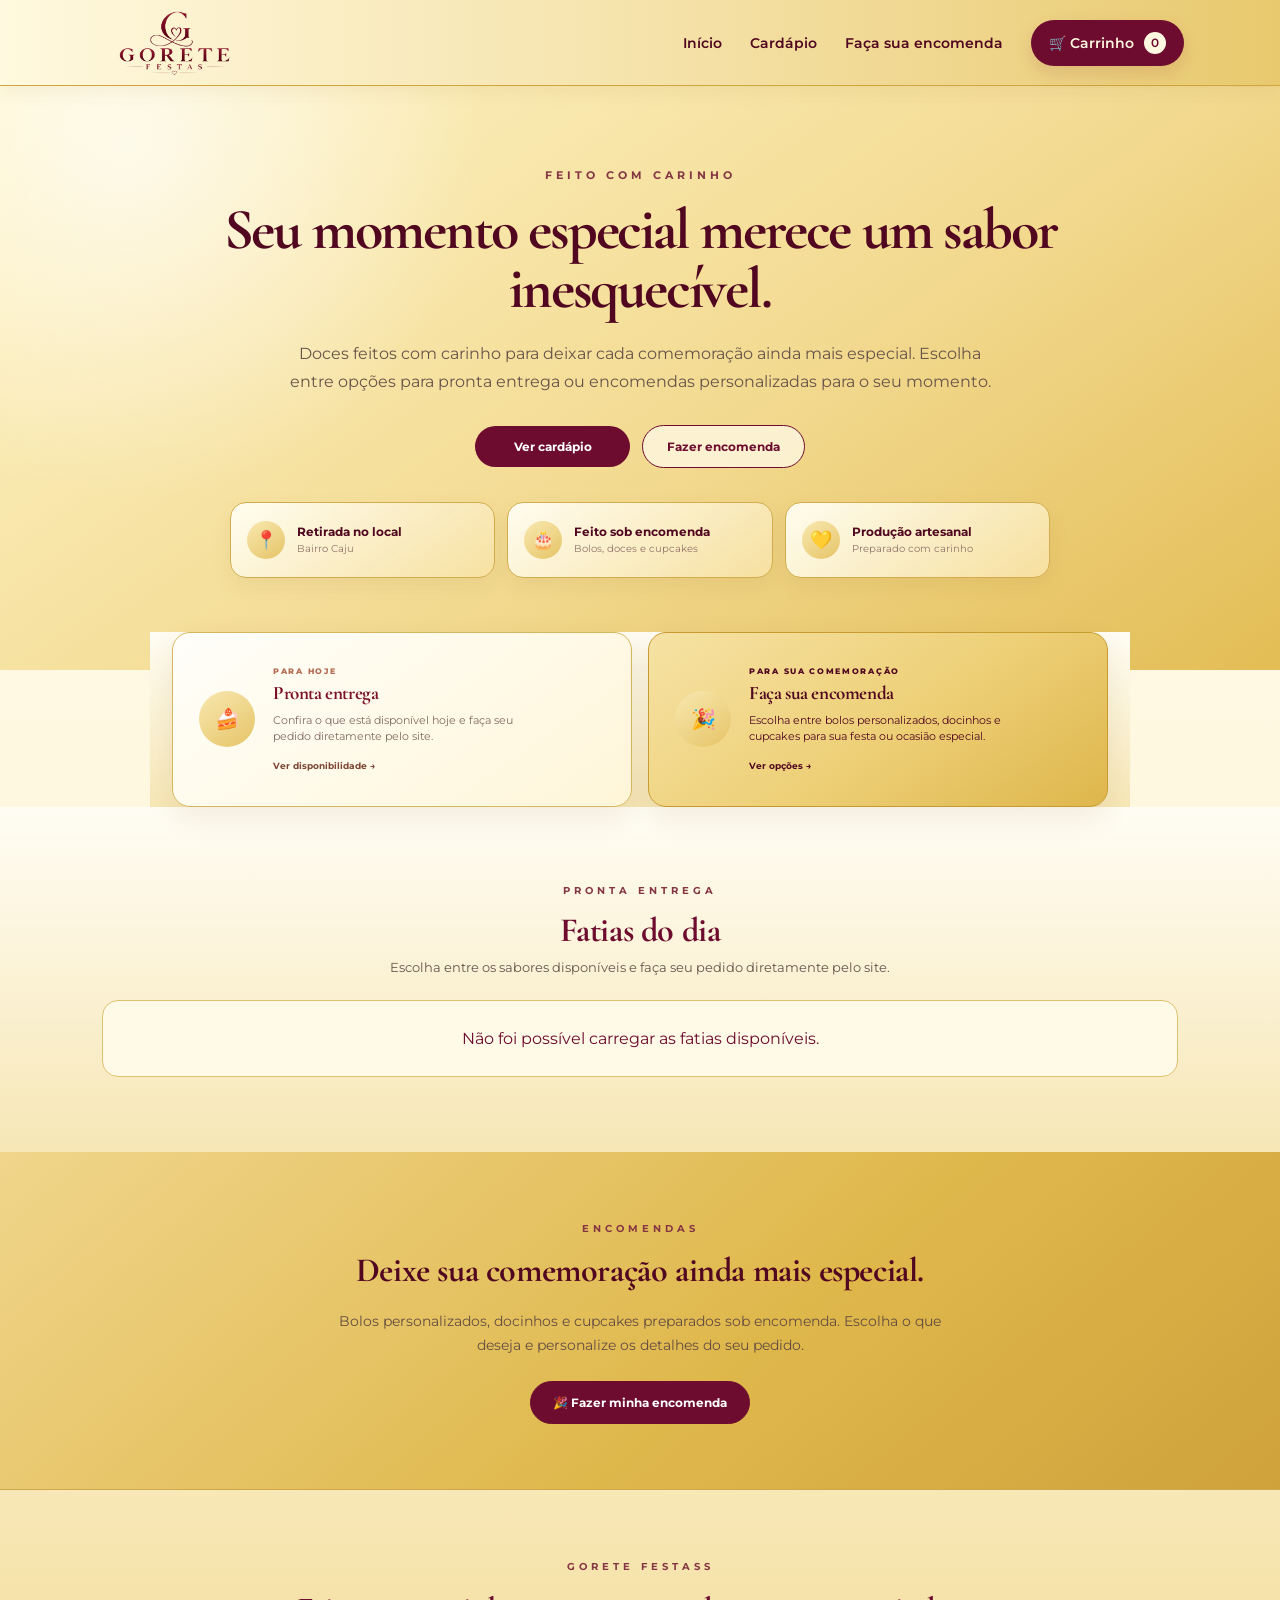
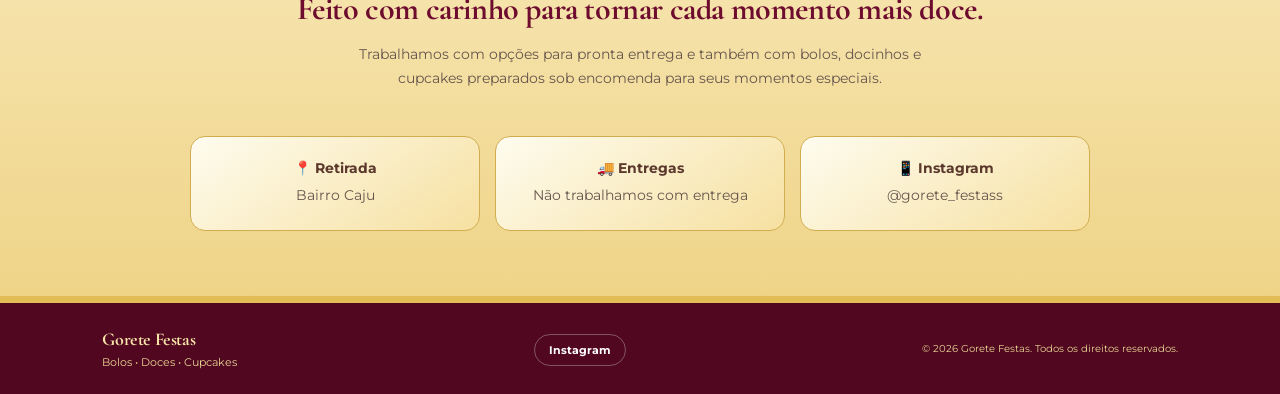
==== commit 31f32752: "Add files via upload" ====
--- a/index.html
+++ b/index.html
@@ -168,46 +168,10 @@
         </div>
 
 
-        <div class="produtos produtos-fatias">
-
-            <article class="produto">
-
-                <div class="produto-imagem">
-                    🍰
-                </div>
-
-                <div class="produto-info">
-
-                    <span class="produto-categoria">
-                        Fatia
-                    </span>
-
-                    <h3>
-                        Ninho com Nutella
-                    </h3>
-
-                    <p>
-                        Fatia recheada com creme de Ninho e Nutella.
-                    </p>
-
-                    <div class="produto-rodape">
-
-                        <strong>
-                            R$ 18,00
-                        </strong>
-
-                        <button
-                            onclick="adicionarCarrinho('Ninho com Nutella', 18, 'Fatia')"
-                        >
-                            + Adicionar
-                        </button>
-
-                    </div>
-
-                </div>
-
-            </article>
-
+        <div class="produtos produtos-fatias" id="listaFatias">
+            <div class="fatias-carregando">
+                Carregando fatias disponíveis...
+            </div>
         </div>
 
     </section>
--- a/style.css
+++ b/style.css
@@ -14681,3 +14681,698 @@
         color: #6D0C2E !important;
     }
 }
+
+
+
+/* =====================================================================
+   CORREÇÃO MOBILE FINAL — GORETE FESTAS
+   Ajustes aplicados:
+   • retirada/data/horário sem estouro lateral
+   • cards e containers alinhados no celular
+   • painel administrativo sem blocos sobrepostos
+   • abas do painel organizadas
+   • botão "Ver loja" visível no mobile
+   • logo + ações do painel alinhadas
+   • encomendas e indicadores responsivos
+===================================================================== */
+
+@media (max-width: 700px) {
+
+    html,
+    body {
+        width: 100%;
+        max-width: 100%;
+        overflow-x: hidden !important;
+    }
+
+    body {
+        min-width: 0 !important;
+    }
+
+    /* =========================================================
+       SITE DO CLIENTE — ENCOMENDAS
+    ========================================================= */
+
+    .pagina-montar-bolo {
+        width: 100% !important;
+        max-width: 100% !important;
+        overflow-x: hidden !important;
+        padding-bottom: 55px !important;
+    }
+
+    .cabecalho-montagem,
+    .cabecalho-encomenda {
+        width: 100% !important;
+        max-width: 100% !important;
+        padding-left: 22px !important;
+        padding-right: 22px !important;
+    }
+
+    .seletor-encomenda {
+        width: calc(100% - 32px) !important;
+        max-width: none !important;
+        margin: 0 auto 20px !important;
+        padding: 0 !important;
+
+        grid-template-columns: 1fr !important;
+        gap: 12px !important;
+    }
+
+    .card-tipo-encomenda {
+        width: 100% !important;
+        max-width: 100% !important;
+        min-width: 0 !important;
+        min-height: 138px !important;
+        padding: 18px 16px !important;
+        margin: 0 !important;
+    }
+
+    .montagem-container {
+        width: calc(100% - 32px) !important;
+        max-width: none !important;
+        margin-left: auto !important;
+        margin-right: auto !important;
+        padding-left: 0 !important;
+        padding-right: 0 !important;
+
+        grid-template-columns: 1fr !important;
+        gap: 18px !important;
+    }
+
+    .opcoes-bolo {
+        width: 100% !important;
+        min-width: 0 !important;
+    }
+
+    .etapa-bolo {
+        width: 100% !important;
+        max-width: 100% !important;
+        min-width: 0 !important;
+
+        grid-template-columns: 58px minmax(0, 1fr) !important;
+        gap: 14px !important;
+
+        padding: 18px 16px !important;
+        margin: 0 0 14px !important;
+    }
+
+    .numero-etapa {
+        width: 46px !important;
+        height: 46px !important;
+        min-width: 46px !important;
+    }
+
+    .conteudo-etapa {
+        width: 100% !important;
+        max-width: 100% !important;
+        min-width: 0 !important;
+    }
+
+    .conteudo-etapa h2 {
+        overflow-wrap: anywhere;
+    }
+
+    /* UPLOADS */
+    .uploads-bolo {
+        width: 100% !important;
+        max-width: 100% !important;
+        grid-template-columns: 1fr !important;
+        gap: 10px !important;
+    }
+
+    .upload-box {
+        width: 100% !important;
+        max-width: 100% !important;
+        min-width: 0 !important;
+
+        padding: 16px 12px !important;
+    }
+
+    .upload-box input[type="file"] {
+        width: 100% !important;
+        max-width: 100% !important;
+        min-width: 0 !important;
+        font-size: 10px !important;
+    }
+
+    /* DATA E HORÁRIO */
+    .campos-retirada {
+        width: 100% !important;
+        max-width: 100% !important;
+
+        display: grid !important;
+        grid-template-columns: 1fr !important;
+        gap: 15px !important;
+
+        margin: 0 !important;
+    }
+
+    .campos-retirada > div {
+        width: 100% !important;
+        max-width: 100% !important;
+        min-width: 0 !important;
+    }
+
+    .campos-retirada label {
+        width: 100% !important;
+        margin: 0 0 7px !important;
+        font-size: 11px !important;
+    }
+
+    .campos-retirada input,
+    .campos-retirada .campo-bolo,
+    input[type="date"].campo-bolo,
+    input[type="time"].campo-bolo {
+        display: block !important;
+
+        width: 100% !important;
+        max-width: 100% !important;
+        min-width: 0 !important;
+
+        height: 52px !important;
+
+        margin: 0 !important;
+        padding: 0 13px !important;
+
+        box-sizing: border-box !important;
+
+        border-radius: 12px !important;
+    }
+
+    /* Safari/iPhone */
+    .campos-retirada input[type="date"],
+    .campos-retirada input[type="time"] {
+        -webkit-appearance: none;
+        appearance: none;
+    }
+
+    /* RESUMO */
+    .resumo-bolo {
+        position: static !important;
+        top: auto !important;
+
+        width: 100% !important;
+        max-width: 100% !important;
+        min-width: 0 !important;
+
+        margin: 0 !important;
+        padding: 22px 18px !important;
+    }
+
+    .linha-resumo {
+        width: 100% !important;
+        min-width: 0 !important;
+        gap: 10px !important;
+    }
+
+    .linha-resumo span,
+    .linha-resumo strong {
+        min-width: 0 !important;
+        overflow-wrap: anywhere !important;
+    }
+
+    .linha-resumo strong {
+        max-width: 55% !important;
+    }
+
+    .total-bolo {
+        width: 100% !important;
+        max-width: 100% !important;
+    }
+
+    .btn-adicionar-bolo {
+        width: 100% !important;
+        max-width: 100% !important;
+    }
+
+
+    /* =========================================================
+       PAINEL ADMINISTRATIVO — CABEÇALHO
+    ========================================================= */
+
+    .pagina-painel {
+        width: 100% !important;
+        max-width: 100% !important;
+        overflow-x: hidden !important;
+    }
+
+    .painel-topo {
+        width: 100% !important;
+        min-height: 132px !important;
+
+        padding: 12px 18px !important;
+
+        display: grid !important;
+        grid-template-columns: minmax(0, 1fr) auto !important;
+        align-items: center !important;
+        gap: 12px !important;
+    }
+
+    .painel-topo > div:first-child {
+        width: auto !important;
+        min-width: 0 !important;
+
+        display: flex !important;
+        flex-direction: column !important;
+        align-items: flex-start !important;
+        justify-content: center !important;
+
+        text-align: left !important;
+    }
+
+    .painel-logo-marca {
+        width: 185px !important;
+        max-width: 100% !important;
+        height: auto !important;
+
+        margin: 0 !important;
+        object-fit: contain !important;
+        object-position: left center !important;
+    }
+
+    .painel-topo > div:first-child > span {
+        width: auto !important;
+
+        margin: 5px 0 0 !important;
+
+        font-size: 7px !important;
+        line-height: 1.2 !important;
+        letter-spacing: 2px !important;
+
+        text-align: left !important;
+        white-space: nowrap !important;
+    }
+
+    .painel-topo-acoes {
+        display: grid !important;
+        grid-template-columns: 1fr 1fr !important;
+        gap: 7px !important;
+
+        width: auto !important;
+        min-width: 0 !important;
+    }
+
+    /* força "Ver loja" a aparecer */
+    .painel-topo-acoes a {
+        display: inline-flex !important;
+    }
+
+    .painel-topo-acoes a,
+    .painel-topo-acoes button {
+        min-width: 70px !important;
+        min-height: 42px !important;
+
+        padding: 8px 10px !important;
+
+        align-items: center !important;
+        justify-content: center !important;
+
+        text-align: center !important;
+
+        font-size: 9px !important;
+        line-height: 1.15 !important;
+
+        white-space: nowrap !important;
+    }
+
+
+    /* =========================================================
+       PAINEL — CONTAINER E ABAS PRINCIPAIS
+    ========================================================= */
+
+    .painel-container {
+        width: calc(100% - 32px) !important;
+        max-width: none !important;
+
+        margin: 0 auto !important;
+        padding: 22px 0 55px !important;
+    }
+
+    .painel-abas {
+        width: 100% !important;
+
+        display: grid !important;
+        grid-template-columns: repeat(3, minmax(0, 1fr)) !important;
+
+        gap: 6px !important;
+
+        margin: 0 0 24px !important;
+        padding: 6px !important;
+
+        overflow: visible !important;
+    }
+
+    .painel-aba {
+        width: 100% !important;
+        min-width: 0 !important;
+        min-height: 50px !important;
+
+        padding: 9px 5px !important;
+
+        display: flex !important;
+        align-items: center !important;
+        justify-content: center !important;
+
+        text-align: center !important;
+
+        font-size: 9px !important;
+        line-height: 1.2 !important;
+
+        white-space: normal !important;
+    }
+
+    .painel-secao {
+        width: 100% !important;
+        max-width: 100% !important;
+        min-width: 0 !important;
+    }
+
+    .painel-secao-topo,
+    .painel-secao-topo-encomendas {
+        width: 100% !important;
+
+        display: flex !important;
+        flex-direction: column !important;
+        align-items: stretch !important;
+
+        gap: 12px !important;
+
+        margin-bottom: 18px !important;
+    }
+
+    .painel-secao-topo > div,
+    .painel-secao-topo-encomendas > div {
+        width: 100% !important;
+        min-width: 0 !important;
+    }
+
+
+    /* =========================================================
+       PAINEL — TIPOS DE ENCOMENDA
+    ========================================================= */
+
+    .admin-produtos-encomenda {
+        width: 100% !important;
+
+        display: grid !important;
+        grid-template-columns: 1fr !important;
+
+        gap: 10px !important;
+
+        margin: 0 0 16px !important;
+    }
+
+    .admin-produto-tab {
+        width: 100% !important;
+        min-width: 0 !important;
+        min-height: 82px !important;
+
+        padding: 13px 14px !important;
+
+        display: grid !important;
+        grid-template-columns: 48px minmax(0, 1fr) !important;
+        align-items: center !important;
+
+        gap: 12px !important;
+
+        text-align: left !important;
+    }
+
+    .admin-produto-tab .admin-produto-icone {
+        width: 44px !important;
+        height: 44px !important;
+        min-width: 44px !important;
+
+        margin: 0 !important;
+    }
+
+    .admin-produto-tab > span:last-child {
+        width: 100% !important;
+        min-width: 0 !important;
+    }
+
+    .admin-produto-tab strong,
+    .admin-produto-tab small {
+        width: 100% !important;
+        max-width: 100% !important;
+
+        text-align: left !important;
+        overflow-wrap: anywhere !important;
+    }
+
+
+    /* =========================================================
+       PAINEL — INDICADORES
+    ========================================================= */
+
+    .painel-indicadores,
+    .painel-indicadores-encomendas {
+        width: 100% !important;
+
+        display: grid !important;
+        grid-template-columns: 1fr !important;
+
+        gap: 9px !important;
+
+        margin-bottom: 18px !important;
+    }
+
+    .painel-indicador,
+    .painel-indicadores-encomendas .painel-indicador {
+        width: 100% !important;
+        max-width: 100% !important;
+
+        min-height: 78px !important;
+
+        padding: 14px 16px !important;
+
+        display: flex !important;
+        align-items: center !important;
+        justify-content: space-between !important;
+
+        gap: 12px !important;
+    }
+
+    .painel-indicador strong,
+    .painel-indicadores-encomendas .painel-indicador strong {
+        margin: 0 !important;
+        font-size: 25px !important;
+    }
+
+
+    /* =========================================================
+       PAINEL — LISTAS, CARDS E KIT FESTA
+    ========================================================= */
+
+    .painel-lista,
+    .admin-grupos-wrapper,
+    .admin-regras-wrapper,
+    .kit-festa-admin-wrapper,
+    .kit-admin-bloco,
+    .kit-admin-card,
+    .lista-kits-admin,
+    .kit-sabores-admin {
+        width: 100% !important;
+        max-width: 100% !important;
+        min-width: 0 !important;
+    }
+
+    .kit-admin-card {
+        grid-template-columns: 1fr !important;
+    }
+
+    .kit-admin-lateral {
+        width: 100% !important;
+        min-width: 0 !important;
+        align-items: stretch !important;
+    }
+
+    .kit-admin-precos {
+        text-align: left !important;
+    }
+
+    .kit-admin-acoes {
+        display: grid !important;
+        grid-template-columns: 1fr !important;
+    }
+
+    .kit-admin-acoes button {
+        width: 100% !important;
+        min-height: 42px !important;
+    }
+
+    .kit-sabores-admin {
+        grid-template-columns: 1fr !important;
+    }
+
+
+    /* =========================================================
+       MODAIS
+    ========================================================= */
+
+    .modal-admin {
+        width: 100% !important;
+        max-width: 100% !important;
+        padding: 12px !important;
+    }
+
+    .modal-admin-conteudo {
+        width: 100% !important;
+        max-width: 100% !important;
+        min-width: 0 !important;
+
+        padding: 18px 15px !important;
+    }
+}
+
+
+/* =========================================================
+   MOBILE MUITO PEQUENO — IPHONE / TELAS ESTREITAS
+========================================================= */
+
+@media (max-width: 430px) {
+
+    .painel-topo {
+        min-height: 145px !important;
+
+        grid-template-columns: 1fr !important;
+        gap: 8px !important;
+    }
+
+    .painel-topo > div:first-child {
+        align-items: center !important;
+        text-align: center !important;
+    }
+
+    .painel-logo-marca {
+        width: 175px !important;
+        margin: 0 auto !important;
+        object-position: center !important;
+    }
+
+    .painel-topo > div:first-child > span {
+        margin-left: auto !important;
+        margin-right: auto !important;
+        text-align: center !important;
+    }
+
+    .painel-topo-acoes {
+        width: 100% !important;
+        grid-template-columns: 1fr 1fr !important;
+    }
+
+    .painel-topo-acoes a,
+    .painel-topo-acoes button {
+        width: 100% !important;
+    }
+
+    .painel-abas {
+        grid-template-columns: 1fr !important;
+        gap: 7px !important;
+    }
+
+    .painel-aba {
+        min-height: 46px !important;
+    }
+
+    .montagem-container,
+    .seletor-encomenda {
+        width: calc(100% - 24px) !important;
+    }
+
+    .etapa-bolo {
+        grid-template-columns: 1fr !important;
+    }
+
+    .numero-etapa {
+        margin-bottom: 4px !important;
+    }
+}
+
+
+
+/* =====================================================================
+   CORREÇÃO MOBILE — ESPAÇO ENTRE "FAÇA SUA ENCOMENDA" E OS CARDS
+   Evita que o primeiro card fique colado/sobreposto ao cabeçalho.
+===================================================================== */
+
+@media (max-width: 700px) {
+
+    .cabecalho-montagem,
+    .cabecalho-encomenda {
+        margin-bottom: 0 !important;
+    }
+
+    .seletor-encomenda {
+        margin-top: 26px !important;
+        margin-bottom: 22px !important;
+    }
+}
+
+@media (max-width: 430px) {
+
+    .seletor-encomenda {
+        margin-top: 24px !important;
+    }
+}
+
+
+
+/* =====================================================================
+   CORREÇÃO FINAL — SELETOR DE ENCOMENDAS
+   Desktop: 5 cards na mesma linha
+   Tablet: 3 + 2
+   Mobile: 1 por linha
+===================================================================== */
+
+.seletor-encomenda {
+    display: grid !important;
+    grid-template-columns: repeat(5, minmax(0, 1fr)) !important;
+    gap: 12px !important;
+
+    width: min(1180px, calc(100% - 40px)) !important;
+    max-width: 1180px !important;
+
+    margin-left: auto !important;
+    margin-right: auto !important;
+}
+
+.card-tipo-encomenda {
+    width: 100% !important;
+    min-width: 0 !important;
+    max-width: 100% !important;
+}
+
+@media (max-width: 1100px) {
+    .seletor-encomenda {
+        grid-template-columns: repeat(3, minmax(0, 1fr)) !important;
+    }
+}
+
+@media (max-width: 760px) {
+    .seletor-encomenda {
+        grid-template-columns: repeat(2, minmax(0, 1fr)) !important;
+    }
+}
+
+@media (max-width: 600px) {
+    .seletor-encomenda {
+        grid-template-columns: 1fr !important;
+
+        width: calc(100% - 32px) !important;
+
+        margin-top: 26px !important;
+        margin-bottom: 22px !important;
+    }
+
+    .card-tipo-encomenda {
+        min-height: 138px !important;
+    }
+}
+
+@media (max-width: 430px) {
+    .seletor-encomenda {
+        width: calc(100% - 24px) !important;
+        margin-top: 24px !important;
+    }
+}
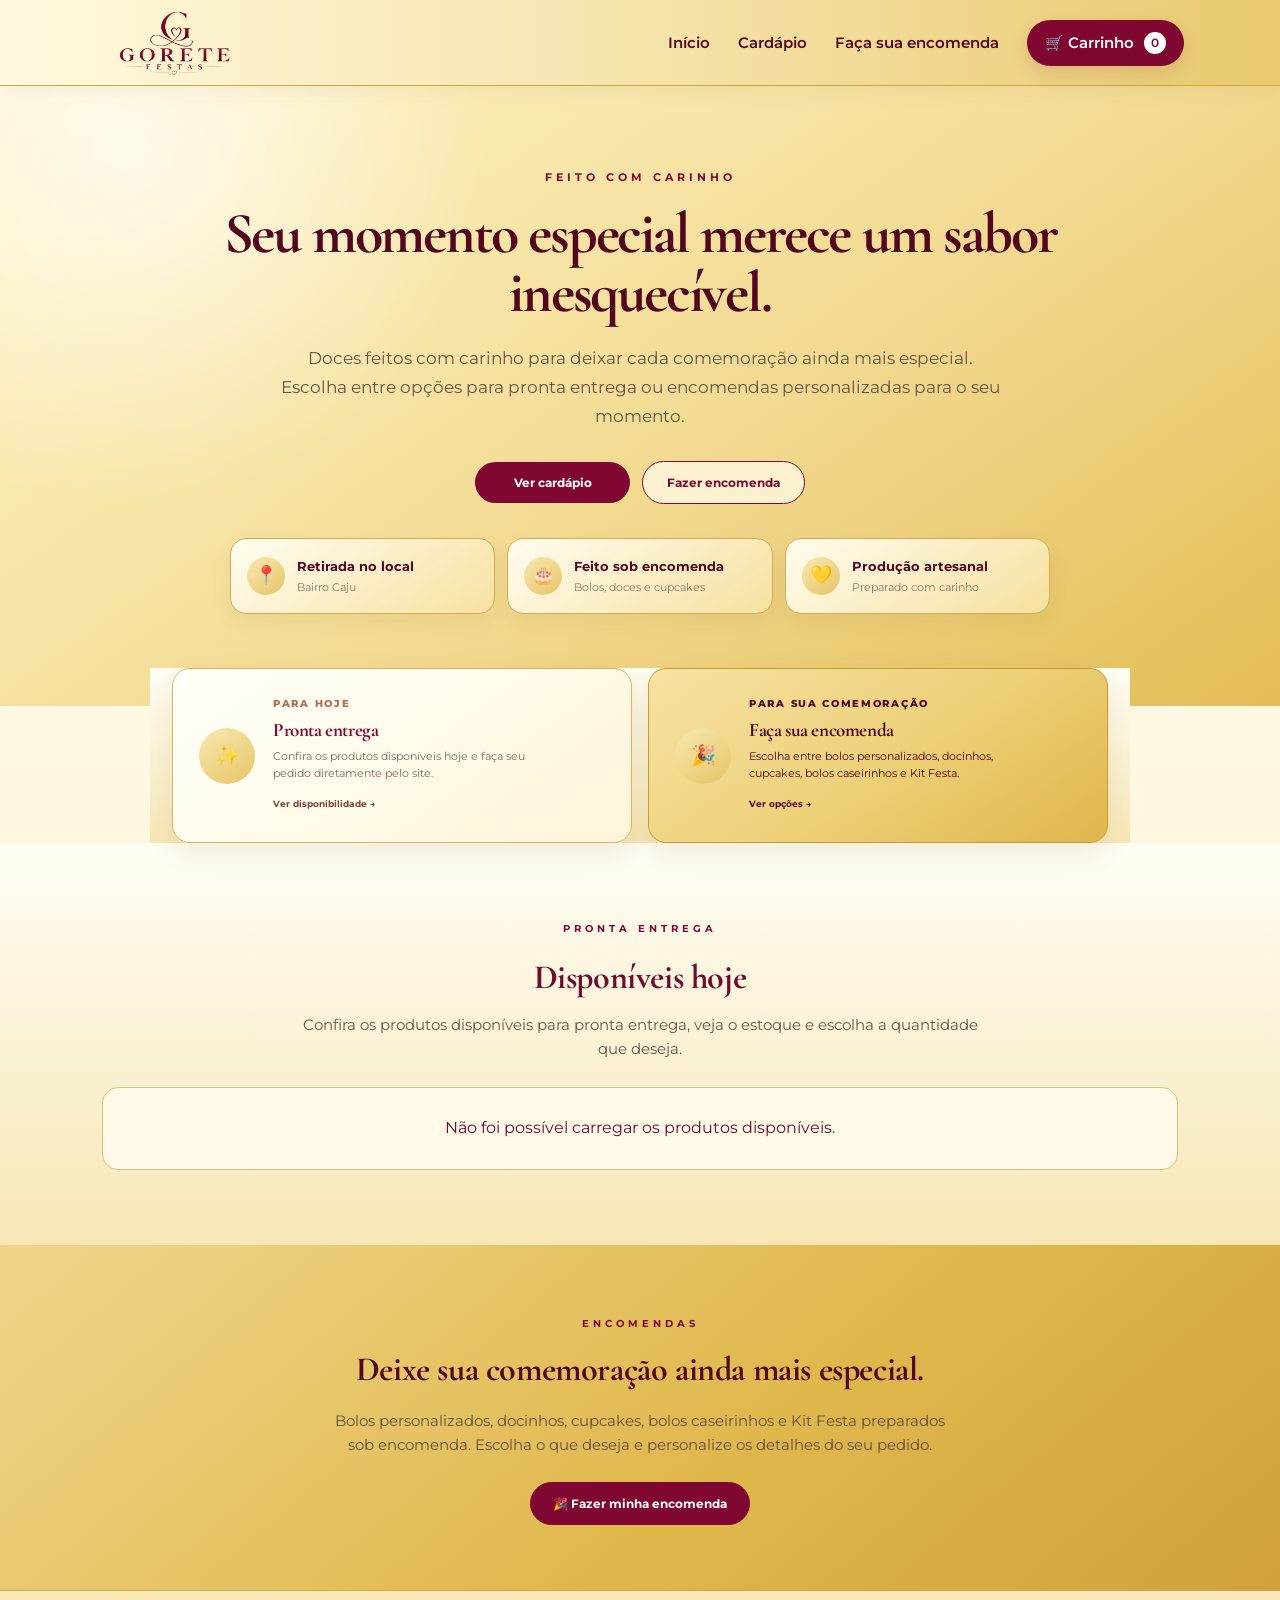
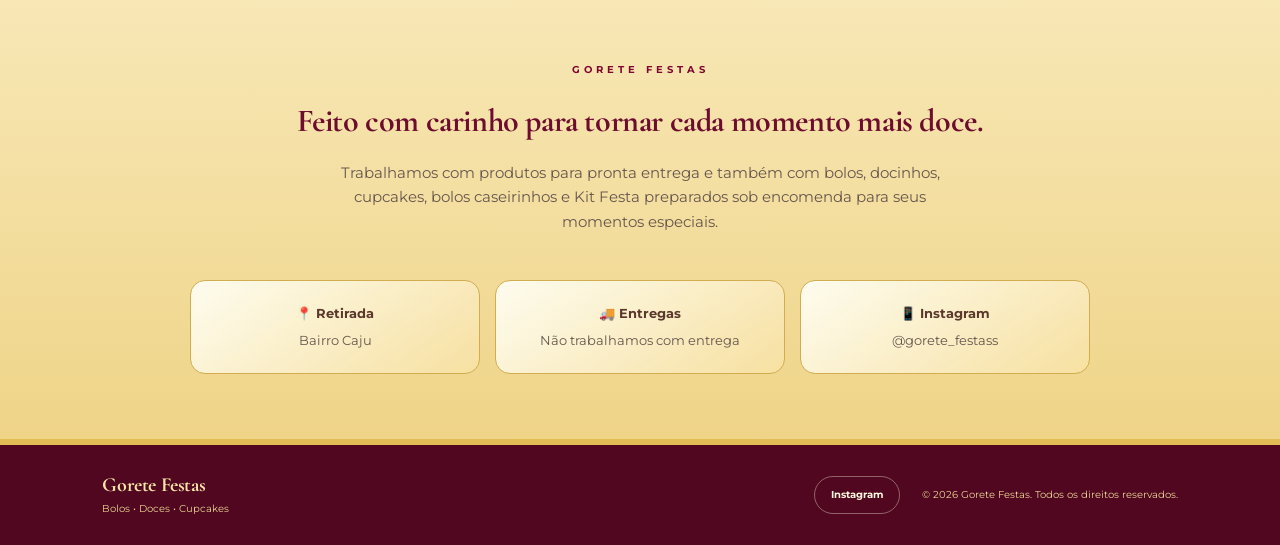
==== commit 6706664a: "Add files via upload" ====
--- a/index.html
+++ b/index.html
@@ -10,8 +10,8 @@
 
 <header class="topo">
     <a href="index.html" class="marca marca-logo" aria-label="Gorete Festas - Início">
-            <img src="logo-gorete-festas.png" alt="Gorete Festas">
-        </a>
+        <img src="logo-gorete-festas.png" alt="Gorete Festas">
+    </a>
 
     <nav class="menu">
         <a href="#inicio">Início</a>
@@ -93,7 +93,7 @@
         <a href="#cardapio" class="tipo-card tipo-card-link">
 
             <div class="tipo-icone">
-                🍰
+                ✨
             </div>
 
             <div class="tipo-card-conteudo">
@@ -104,7 +104,7 @@
                 <h3>Pronta entrega</h3>
 
                 <p>
-                    Confira o que está disponível hoje
+                    Confira os produtos disponíveis hoje
                     e faça seu pedido diretamente pelo site.
                 </p>
 
@@ -133,8 +133,8 @@
                 <h3>Faça sua encomenda</h3>
 
                 <p>
-                    Escolha entre bolos personalizados, docinhos
-                    e cupcakes para sua festa ou ocasião especial.
+                    Escolha entre bolos personalizados, docinhos,
+                    cupcakes, bolos caseirinhos e Kit Festa.
                 </p>
 
                 <span class="tipo-acao">
@@ -147,7 +147,7 @@
     </section>
 
 
-    <!-- FATIAS DISPONÍVEIS -->
+    <!-- PRODUTOS DE PRONTA ENTREGA -->
     <section class="cardapio" id="cardapio">
 
         <div class="titulo-secao">
@@ -157,20 +157,23 @@
             </span>
 
             <h2>
-                Fatias do dia
+                Disponíveis hoje
             </h2>
 
             <p>
-                Escolha entre os sabores disponíveis
-                e faça seu pedido diretamente pelo site.
+                Confira os produtos disponíveis para pronta entrega,
+                veja o estoque e escolha a quantidade que deseja.
             </p>
 
         </div>
 
 
-        <div class="produtos produtos-fatias" id="listaFatias">
+        <div
+            class="produtos produtos-fatias"
+            id="listaProdutosProntaEntrega"
+        >
             <div class="fatias-carregando">
-                Carregando fatias disponíveis...
+                Carregando produtos disponíveis...
             </div>
         </div>
 
@@ -191,9 +194,9 @@
             </h2>
 
             <p>
-                Bolos personalizados, docinhos e cupcakes preparados
-                sob encomenda. Escolha o que deseja e personalize
-                os detalhes do seu pedido.
+                Bolos personalizados, docinhos, cupcakes,
+                bolos caseirinhos e Kit Festa preparados sob encomenda.
+                Escolha o que deseja e personalize os detalhes do seu pedido.
             </p>
 
             <a
@@ -212,7 +215,7 @@
     <section class="sobre" id="informacoes">
 
         <span>
-            GORETE FESTASS
+            GORETE FESTAS
         </span>
 
         <h2>
@@ -220,9 +223,9 @@
         </h2>
 
         <p>
-            Trabalhamos com opções para pronta entrega
-            e também com bolos, docinhos e cupcakes preparados
-            sob encomenda para seus momentos especiais.
+            Trabalhamos com produtos para pronta entrega
+            e também com bolos, docinhos, cupcakes, bolos caseirinhos
+            e Kit Festa preparados sob encomenda para seus momentos especiais.
         </p>
 
         <div class="informacoes-loja">
--- a/style.css
+++ b/style.css
@@ -15376,3 +15376,3728 @@
         margin-top: 24px !important;
     }
 }
+
+
+
+/* =====================================================================
+   AJUSTE FINAL — FUNDO DO CARRINHO / CHECKOUT
+   Mantém a mesma identidade visual no desktop e no mobile.
+===================================================================== */
+
+:root {
+    --gf-fundo-claro: #fff9e7;
+    --gf-champagne: #f8e6a8;
+    --gf-amarelo: #edcb69;
+    --gf-vinho: #7f0732;
+}
+
+body:has(.pagina-carrinho),
+body:has(.pagina-checkout),
+.pagina-carrinho,
+.pagina-checkout {
+    background:
+        linear-gradient(
+            135deg,
+            #fff9e7 0%,
+            #f8e6a8 55%,
+            #edcb69 100%
+        ) !important;
+}
+
+.resumo-bolo,
+.resumo-carrinho,
+.resumo-checkout {
+    background:
+        linear-gradient(
+            145deg,
+            #fffef9 0%,
+            #fff7dc 100%
+        ) !important;
+}
+
+@media (max-width: 700px) {
+    body:has(.pagina-carrinho),
+    body:has(.pagina-checkout),
+    .pagina-carrinho,
+    .pagina-checkout {
+        background:
+            linear-gradient(
+                135deg,
+                #fff9e7 0%,
+                #f8e6a8 55%,
+                #edcb69 100%
+            ) !important;
+    }
+}
+
+
+
+/* =====================================================================
+   AJUSTE FINAL — FATIAS + ESPAÇAMENTO DO CARRINHO
+   • quantidade da fatia antes de adicionar
+   • cabeçalho "Meu carrinho" sem sobrepor o primeiro item
+   • responsivo para desktop e mobile
+===================================================================== */
+
+.produto-quantidade-area {
+    display: flex;
+    align-items: center;
+    justify-content: space-between;
+    gap: 12px;
+
+    margin-top: 18px;
+    padding-top: 16px;
+
+    border-top: 1px solid rgba(109, 12, 46, .10);
+}
+
+.produto-quantidade-area > span {
+    color: #6d0c2e;
+    font-size: 10px;
+    font-weight: 700;
+}
+
+.produto-controle-quantidade {
+    display: inline-flex;
+    align-items: center;
+    justify-content: center;
+    gap: 10px;
+}
+
+.produto-controle-quantidade button {
+    width: 36px;
+    height: 36px;
+
+    display: inline-flex;
+    align-items: center;
+    justify-content: center;
+
+    border: 1px solid #d3ad4d;
+    border-radius: 50%;
+
+    background: #fffaf0;
+    color: #6d0c2e;
+
+    font-size: 18px;
+    font-weight: 700;
+
+    cursor: pointer;
+}
+
+.produto-controle-quantidade button:hover {
+    background: #f3dda0;
+}
+
+.produto-controle-quantidade strong {
+    min-width: 26px;
+    text-align: center;
+
+    color: #4f2d25;
+    font-size: 15px;
+}
+
+.produto-rodape.produto-rodape-fatia {
+    margin-top: 12px;
+}
+
+.produto-rodape.produto-rodape-fatia button {
+    width: 100%;
+}
+
+/* garante distância entre o bloco "Meu carrinho" e o primeiro item */
+.cabecalho-carrinho {
+    margin-bottom: 22px !important;
+}
+
+.carrinho-container {
+    margin-top: 0 !important;
+}
+
+@media (max-width: 700px) {
+
+    .cabecalho-carrinho {
+        margin-bottom: 26px !important;
+    }
+
+    .carrinho-container {
+        padding-top: 0 !important;
+    }
+
+    .produto-quantidade-area {
+        margin-top: 16px;
+        padding-top: 14px;
+    }
+
+    .produto-controle-quantidade button {
+        width: 40px;
+        height: 40px;
+        font-size: 19px;
+    }
+
+    .produto-controle-quantidade strong {
+        font-size: 16px;
+    }
+}
+
+
+
+/* =====================================================================
+   PADRONIZAÇÃO FINAL DOS BOTÕES — BORDÔ / VINHO
+   Mantém amarelo e champagne como base visual,
+   mas todos os CTAs principais passam a usar o mesmo bordô.
+===================================================================== */
+
+:root {
+    --gf-bordo: #7f0732;
+    --gf-bordo-escuro: #650526;
+    --gf-champagne-claro: #fff9e7;
+}
+
+/* Botões principais do site */
+.btn-carrinho,
+.btn-principal,
+.btn-whatsapp,
+.btn-finalizar-pedido,
+.btn-whatsapp-checkout,
+.btn-adicionar-bolo,
+.produto-rodape button,
+.produto-orcamento a,
+.btn-admin-principal,
+.painel-topo-acoes button,
+.painel-topo-acoes a.btn-admin-principal {
+    background: var(--gf-bordo) !important;
+    color: #ffffff !important;
+    border-color: var(--gf-bordo) !important;
+}
+
+/* Hover dos botões principais */
+.btn-carrinho:hover,
+.btn-principal:hover,
+.btn-whatsapp:hover,
+.btn-finalizar-pedido:hover,
+.btn-whatsapp-checkout:hover,
+.btn-adicionar-bolo:hover,
+.produto-rodape button:hover,
+.produto-orcamento a:hover,
+.btn-admin-principal:hover,
+.painel-topo-acoes button:hover,
+.painel-topo-acoes a.btn-admin-principal:hover {
+    background: var(--gf-bordo-escuro) !important;
+    color: #ffffff !important;
+    border-color: var(--gf-bordo-escuro) !important;
+}
+
+/* Botões secundários continuam claros, com borda bordô */
+.btn-secundario,
+.continuar-comprando,
+.voltar-carrinho,
+.admin-voltar-site,
+.btn-admin-secundario {
+    color: var(--gf-bordo) !important;
+    border-color: var(--gf-bordo) !important;
+}
+
+/* Botão "Ver cardápio" do carrinho vazio */
+.carrinho-vazio a {
+    background: var(--gf-bordo) !important;
+    color: #ffffff !important;
+    border-color: var(--gf-bordo) !important;
+}
+
+.carrinho-vazio a:hover {
+    background: var(--gf-bordo-escuro) !important;
+    color: #ffffff !important;
+}
+
+/* Ícone/contador do carrinho mantém contraste */
+.btn-carrinho span {
+    background: #ffffff !important;
+    color: var(--gf-bordo) !important;
+}
+
+/* Mobile e desktop com a mesma regra */
+@media (max-width: 700px) {
+    .btn-carrinho,
+    .btn-principal,
+    .btn-whatsapp,
+    .btn-finalizar-pedido,
+    .btn-whatsapp-checkout,
+    .btn-adicionar-bolo,
+    .produto-rodape button,
+    .carrinho-vazio a {
+        background: var(--gf-bordo) !important;
+        color: #ffffff !important;
+        border-color: var(--gf-bordo) !important;
+    }
+
+    .btn-carrinho:hover,
+    .btn-principal:hover,
+    .btn-whatsapp:hover,
+    .btn-finalizar-pedido:hover,
+    .btn-whatsapp-checkout:hover,
+    .btn-adicionar-bolo:hover,
+    .produto-rodape button:hover,
+    .carrinho-vazio a:hover {
+        background: var(--gf-bordo-escuro) !important;
+    }
+}
+
+
+
+/* =====================================================================
+   CORREÇÃO DEFINITIVA — BOTÃO CARRINHO
+   Mesma cor bordô do botão "Ver cardápio" em desktop e mobile.
+===================================================================== */
+
+header.topo .menu .btn-carrinho,
+.topo .btn-carrinho,
+a.btn-carrinho,
+.btn-carrinho {
+    background-color: #7f0732 !important;
+    background-image: none !important;
+    color: #ffffff !important;
+    border-color: #7f0732 !important;
+}
+
+header.topo .menu .btn-carrinho:hover,
+header.topo .menu .btn-carrinho:focus,
+header.topo .menu .btn-carrinho:active,
+.topo .btn-carrinho:hover,
+.topo .btn-carrinho:focus,
+.topo .btn-carrinho:active,
+a.btn-carrinho:hover,
+a.btn-carrinho:focus,
+a.btn-carrinho:active,
+.btn-carrinho:hover,
+.btn-carrinho:focus,
+.btn-carrinho:active {
+    background-color: #650526 !important;
+    background-image: none !important;
+    color: #ffffff !important;
+    border-color: #650526 !important;
+}
+
+header.topo .menu .btn-carrinho #quantidadeCarrinho,
+.topo .btn-carrinho #quantidadeCarrinho,
+.btn-carrinho #quantidadeCarrinho,
+.btn-carrinho span {
+    background: #ffffff !important;
+    color: #7f0732 !important;
+}
+
+/* Reforço específico para celular/tablet */
+@media (max-width: 900px) {
+    header.topo .menu .btn-carrinho,
+    .topo .btn-carrinho,
+    a.btn-carrinho,
+    .btn-carrinho {
+        background-color: #7f0732 !important;
+        background-image: none !important;
+        color: #ffffff !important;
+        border-color: #7f0732 !important;
+    }
+
+    header.topo .menu .btn-carrinho:hover,
+    header.topo .menu .btn-carrinho:focus,
+    header.topo .menu .btn-carrinho:active,
+    .topo .btn-carrinho:hover,
+    .topo .btn-carrinho:focus,
+    .topo .btn-carrinho:active,
+    a.btn-carrinho:hover,
+    a.btn-carrinho:focus,
+    a.btn-carrinho:active,
+    .btn-carrinho:hover,
+    .btn-carrinho:focus,
+    .btn-carrinho:active {
+        background-color: #650526 !important;
+        background-image: none !important;
+        color: #ffffff !important;
+        border-color: #650526 !important;
+    }
+}
+
+
+
+/* =====================================================================
+   GORETE FESTAS — PRONTA ENTREGA
+   REVISÃO RESPONSIVA COMPLETA — DESKTOP + TABLET + MOBILE
+   Este bloco fica no FINAL do style.css para prevalecer sobre regras antigas.
+===================================================================== */
+
+/* ---------- Base segura ---------- */
+html,
+body {
+    max-width: 100%;
+    overflow-x: hidden;
+}
+
+.produtos,
+.produto,
+.produto-info,
+.produto-rodape,
+.produto-quantidade-area,
+.painel-container,
+.painel-secao,
+.painel-lista,
+.fatia-admin-card,
+.fatia-admin-info,
+.fatia-admin-acoes,
+.modal-admin-conteudo {
+    min-width: 0;
+}
+
+/* =====================================================================
+   HOME — PRONTA ENTREGA
+===================================================================== */
+
+.tipos-produtos-home .tipo-icone {
+    flex: 0 0 auto;
+}
+
+.produtos-fatias {
+    width: min(1200px, 100%);
+}
+
+.produtos-fatias .produto {
+    display: flex;
+    flex-direction: column;
+    height: 100%;
+}
+
+.produtos-fatias .produto-info {
+    display: flex;
+    flex: 1;
+    flex-direction: column;
+}
+
+.produtos-fatias .produto-info > p {
+    flex: 1;
+}
+
+.produtos-fatias .produto-imagem,
+.produtos-fatias .produto-imagem-foto {
+    width: 100%;
+    overflow: hidden;
+}
+
+.produtos-fatias .produto-imagem-foto img {
+    width: 100% !important;
+    height: 100% !important;
+    display: block !important;
+    object-fit: cover !important;
+}
+
+.produto-categoria {
+    overflow-wrap: anywhere;
+}
+
+.produto-quantidade-area {
+    width: 100%;
+}
+
+.produto-controle-quantidade {
+    flex: 0 0 auto;
+}
+
+.produto-controle-quantidade button {
+    touch-action: manipulation;
+}
+
+.produto-rodape.produto-rodape-fatia {
+    display: grid;
+    grid-template-columns: auto minmax(150px, 1fr);
+    align-items: center;
+    gap: 12px;
+}
+
+.produto-rodape.produto-rodape-fatia button {
+    width: 100%;
+    min-height: 42px;
+}
+
+/* Estado vazio / carregamento */
+.fatias-vazio,
+.fatias-carregando {
+    width: 100%;
+    max-width: 100%;
+}
+
+/* =====================================================================
+   PAINEL ADMINISTRATIVO — PRONTA ENTREGA
+===================================================================== */
+
+.painel-topo {
+    width: 100%;
+}
+
+.painel-logo-marca {
+    flex: 0 0 auto;
+}
+
+.painel-topo-acoes {
+    flex: 0 0 auto;
+}
+
+.painel-abas {
+    width: 100%;
+}
+
+.painel-aba {
+    min-width: 0;
+}
+
+.painel-indicadores {
+    width: 100%;
+}
+
+.painel-lista {
+    width: 100%;
+}
+
+.fatia-admin-card {
+    width: 100%;
+}
+
+.fatia-admin-info h3,
+.fatia-admin-info p {
+    overflow-wrap: anywhere;
+}
+
+.fatia-admin-status {
+    display: flex;
+    flex-wrap: wrap;
+    align-items: center;
+    gap: 6px;
+}
+
+.produto-pronta-entrega-categoria {
+    display: inline-flex;
+    align-items: center;
+    max-width: 100%;
+    min-height: 24px;
+    padding: 4px 8px;
+    border: 1px solid #dfc270;
+    border-radius: 999px;
+    background: #fff8df;
+    color: #6d0c2e;
+    font-size: 8px;
+    font-weight: 800;
+    letter-spacing: .4px;
+    line-height: 1.2;
+    overflow-wrap: anywhere;
+}
+
+.fatia-admin-acoes {
+    min-width: 0;
+}
+
+.fatia-admin-acoes button {
+    min-height: 36px;
+}
+
+/* Modal de produto */
+.modal-admin-conteudo {
+    width: min(560px, 100%);
+}
+
+.campo-admin,
+.campo-admin input,
+.campo-admin select,
+.campo-admin textarea {
+    min-width: 0;
+    max-width: 100%;
+}
+
+.campo-admin input,
+.campo-admin select,
+.campo-admin textarea {
+    width: 100%;
+}
+
+.campo-admin input[type="file"] {
+    white-space: normal;
+    overflow: hidden;
+}
+
+.preview-imagem-fatia,
+.preview-imagem-fatia img {
+    max-width: 100%;
+}
+
+/* =====================================================================
+   TABLET — até 900px
+===================================================================== */
+
+@media (max-width: 900px) {
+
+    /* HOME */
+    .tipos-produtos-home {
+        width: min(720px, calc(100% - 32px)) !important;
+        padding-left: 0 !important;
+        padding-right: 0 !important;
+    }
+
+    .tipos-produtos-home .tipo-card {
+        width: 100% !important;
+    }
+
+    .cardapio {
+        padding-left: 5% !important;
+        padding-right: 5% !important;
+    }
+
+    .produtos-fatias {
+        grid-template-columns: repeat(2, minmax(0, 1fr)) !important;
+        gap: 16px !important;
+    }
+
+    /* PAINEL */
+    .painel-container {
+        width: calc(100% - 32px) !important;
+    }
+
+    .painel-topo {
+        padding-left: 24px !important;
+        padding-right: 24px !important;
+    }
+
+    .painel-abas {
+        gap: 6px !important;
+    }
+
+    .painel-aba {
+        padding: 11px 8px !important;
+    }
+
+    .fatia-admin-card {
+        grid-template-columns: 90px minmax(0, 1fr) !important;
+        align-items: start !important;
+    }
+
+    .fatia-admin-acoes {
+        grid-column: 1 / -1 !important;
+        display: grid !important;
+        grid-template-columns: repeat(3, minmax(0, 1fr)) !important;
+        gap: 8px !important;
+    }
+}
+
+/* =====================================================================
+   MOBILE — até 700px
+===================================================================== */
+
+@media (max-width: 700px) {
+
+    /* -------------------------------------------------
+       HOME
+    ------------------------------------------------- */
+
+    .topo {
+        width: 100% !important;
+    }
+
+    .tipos-produtos-home {
+        width: calc(100% - 28px) !important;
+        max-width: none !important;
+        grid-template-columns: 1fr !important;
+        margin-left: auto !important;
+        margin-right: auto !important;
+        gap: 12px !important;
+    }
+
+    .tipos-produtos-home .tipo-card {
+        min-height: 0 !important;
+        grid-template-columns: 48px minmax(0, 1fr) !important;
+        gap: 14px !important;
+        padding: 18px !important;
+        border-radius: 18px !important;
+    }
+
+    .tipos-produtos-home .tipo-icone {
+        width: 48px !important;
+        height: 48px !important;
+        font-size: 22px !important;
+    }
+
+    .tipos-produtos-home .tipo-card h3 {
+        font-size: 18px !important;
+        line-height: 1.15 !important;
+    }
+
+    .tipos-produtos-home .tipo-card p {
+        font-size: 11px !important;
+        line-height: 1.5 !important;
+    }
+
+    .cardapio {
+        padding: 52px 16px 58px !important;
+    }
+
+    .titulo-secao {
+        width: 100%;
+        max-width: 100%;
+        padding-left: 4px;
+        padding-right: 4px;
+    }
+
+    .titulo-secao h2 {
+        font-size: 31px !important;
+        line-height: 1.05 !important;
+    }
+
+    .titulo-secao p {
+        max-width: 520px;
+        margin-left: auto;
+        margin-right: auto;
+        font-size: 13px !important;
+        line-height: 1.55 !important;
+    }
+
+    .produtos-fatias {
+        width: 100%;
+        grid-template-columns: 1fr !important;
+        gap: 18px !important;
+    }
+
+    .produtos-fatias .produto {
+        width: 100%;
+        border-radius: 20px !important;
+    }
+
+    .produtos-fatias .produto-imagem,
+    .produtos-fatias .produto-imagem-foto {
+        height: min(72vw, 330px) !important;
+        min-height: 230px;
+    }
+
+    .produtos-fatias .produto-info {
+        padding: 20px !important;
+    }
+
+    .produtos-fatias .produto h3 {
+        font-size: 21px !important;
+        line-height: 1.15 !important;
+    }
+
+    .produtos-fatias .produto p {
+        min-height: 0 !important;
+        font-size: 13px !important;
+        line-height: 1.55 !important;
+    }
+
+    .produto-quantidade-area {
+        margin-top: 17px !important;
+        padding-top: 15px !important;
+    }
+
+    .produto-quantidade-area > span {
+        font-size: 11px !important;
+    }
+
+    .produto-controle-quantidade {
+        gap: 12px !important;
+    }
+
+    .produto-controle-quantidade button {
+        width: 42px !important;
+        height: 42px !important;
+        min-width: 42px !important;
+        font-size: 20px !important;
+    }
+
+    .produto-controle-quantidade strong {
+        min-width: 28px !important;
+        font-size: 16px !important;
+    }
+
+    .produto-rodape.produto-rodape-fatia {
+        grid-template-columns: 1fr !important;
+        gap: 12px !important;
+        margin-top: 14px !important;
+        padding-top: 15px !important;
+    }
+
+    .produto-rodape.produto-rodape-fatia > strong {
+        font-size: 23px !important;
+    }
+
+    .produto-rodape.produto-rodape-fatia button {
+        width: 100% !important;
+        min-height: 48px !important;
+        padding: 13px 16px !important;
+        font-size: 12px !important;
+        border-radius: 999px !important;
+    }
+
+    .fatias-vazio,
+    .fatias-carregando {
+        grid-column: 1 / -1 !important;
+        padding-left: 18px !important;
+        padding-right: 18px !important;
+    }
+
+
+    /* -------------------------------------------------
+       PAINEL ADMINISTRATIVO
+    ------------------------------------------------- */
+
+    .pagina-painel {
+        width: 100%;
+        overflow-x: hidden;
+    }
+
+    .painel-topo {
+        min-height: 104px !important;
+        padding: 12px 16px !important;
+        display: grid !important;
+        grid-template-columns: minmax(0, 1fr) auto !important;
+        align-items: center !important;
+        gap: 10px !important;
+    }
+
+    .painel-topo > div:first-child {
+        min-width: 0;
+    }
+
+    .painel-logo-marca {
+        width: 150px !important;
+        max-width: 100% !important;
+        max-height: 78px !important;
+        object-fit: contain !important;
+        object-position: left center !important;
+    }
+
+    .painel-topo-acoes {
+        display: flex !important;
+        align-items: center !important;
+        justify-content: flex-end !important;
+        gap: 7px !important;
+    }
+
+    /* Corrige regra antiga que escondia "Ver site" */
+    .painel-topo-acoes a {
+        display: inline-flex !important;
+    }
+
+    .painel-topo-acoes a,
+    .painel-topo-acoes button {
+        min-height: 40px !important;
+        padding: 8px 11px !important;
+        align-items: center !important;
+        justify-content: center !important;
+        white-space: nowrap !important;
+        font-size: 9px !important;
+        border-radius: 10px !important;
+    }
+
+    .painel-container {
+        width: calc(100% - 28px) !important;
+        max-width: none !important;
+        padding-top: 24px !important;
+        padding-bottom: 55px !important;
+    }
+
+    .painel-abas {
+        position: static !important;
+        width: 100% !important;
+        display: grid !important;
+        grid-template-columns: repeat(3, minmax(0, 1fr)) !important;
+        gap: 5px !important;
+        padding: 5px !important;
+        margin-bottom: 22px !important;
+        overflow: visible !important;
+    }
+
+    .painel-aba {
+        width: 100% !important;
+        min-width: 0 !important;
+        min-height: 46px !important;
+        padding: 8px 5px !important;
+        white-space: normal !important;
+        line-height: 1.2 !important;
+        font-size: 9px !important;
+        text-align: center !important;
+    }
+
+    .painel-secao-topo,
+    .painel-cabecalho {
+        width: 100% !important;
+        align-items: stretch !important;
+        flex-direction: column !important;
+        gap: 14px !important;
+    }
+
+    .painel-secao-topo h2,
+    .painel-cabecalho h2 {
+        font-size: 29px !important;
+        line-height: 1.05 !important;
+    }
+
+    .painel-secao-topo p,
+    .painel-cabecalho p {
+        font-size: 11px !important;
+        line-height: 1.55 !important;
+    }
+
+    .btn-nova-fatia,
+    .painel-secao-topo .btn-nova-fatia {
+        width: 100% !important;
+        min-height: 46px !important;
+        padding: 12px 16px !important;
+        border-radius: 12px !important;
+    }
+
+    .painel-indicadores {
+        grid-template-columns: repeat(3, minmax(0, 1fr)) !important;
+        gap: 7px !important;
+    }
+
+    .painel-indicador {
+        min-width: 0 !important;
+        padding: 14px 8px !important;
+        text-align: center !important;
+    }
+
+    .painel-indicador span {
+        display: block !important;
+        overflow-wrap: anywhere !important;
+        font-size: 8px !important;
+        line-height: 1.25 !important;
+    }
+
+    .painel-indicador strong {
+        font-size: 22px !important;
+    }
+
+    .painel-lista {
+        width: 100% !important;
+        padding: 14px !important;
+        border-radius: 16px !important;
+    }
+
+    .painel-lista-topo {
+        width: 100% !important;
+        flex-direction: column !important;
+        align-items: stretch !important;
+        gap: 10px !important;
+    }
+
+    .painel-lista-topo h3 {
+        font-size: 21px !important;
+    }
+
+    .painel-lista-topo button,
+    .btn-atualizar-lista {
+        width: 100% !important;
+        min-height: 42px !important;
+    }
+
+    .fatia-admin-card {
+        width: 100% !important;
+        display: grid !important;
+        grid-template-columns: 78px minmax(0, 1fr) !important;
+        gap: 12px !important;
+        padding: 14px !important;
+        align-items: start !important;
+    }
+
+    .fatia-admin-imagem {
+        width: 78px !important;
+        height: 78px !important;
+        border-radius: 13px !important;
+        overflow: hidden !important;
+    }
+
+    .fatia-admin-imagem img {
+        width: 100% !important;
+        height: 100% !important;
+        object-fit: cover !important;
+    }
+
+    .fatia-admin-sem-foto {
+        width: 100% !important;
+        height: 100% !important;
+        display: flex !important;
+        align-items: center !important;
+        justify-content: center !important;
+        font-size: 26px !important;
+    }
+
+    .fatia-admin-info h3 {
+        margin-top: 7px !important;
+        font-size: 18px !important;
+        line-height: 1.1 !important;
+    }
+
+    .fatia-admin-info p {
+        font-size: 10px !important;
+        line-height: 1.45 !important;
+    }
+
+    .fatia-admin-info strong {
+        font-size: 15px !important;
+    }
+
+    .fatia-admin-status {
+        gap: 5px !important;
+    }
+
+    .produto-pronta-entrega-categoria {
+        max-width: 100% !important;
+        font-size: 7px !important;
+    }
+
+    .fatia-admin-acoes {
+        grid-column: 1 / -1 !important;
+        width: 100% !important;
+        display: grid !important;
+        grid-template-columns: repeat(3, minmax(0, 1fr)) !important;
+        gap: 7px !important;
+    }
+
+    .fatia-admin-acoes button {
+        width: 100% !important;
+        min-width: 0 !important;
+        min-height: 40px !important;
+        padding: 8px 5px !important;
+        font-size: 9px !important;
+    }
+
+    .painel-vazio {
+        padding: 42px 14px !important;
+    }
+
+    .painel-vazio > span {
+        font-size: 34px !important;
+    }
+
+    .painel-vazio h3 {
+        font-size: 19px !important;
+        line-height: 1.15 !important;
+    }
+
+    .painel-vazio p {
+        font-size: 10px !important;
+        line-height: 1.5 !important;
+    }
+
+    /* Modal "Novo produto" */
+    .modal-admin {
+        padding: 10px !important;
+        align-items: center !important;
+    }
+
+    .modal-admin-conteudo {
+        width: 100% !important;
+        max-width: 540px !important;
+        max-height: calc(100dvh - 20px) !important;
+        padding: 18px !important;
+        border-radius: 18px !important;
+        overscroll-behavior: contain;
+    }
+
+    .modal-admin-topo {
+        position: sticky;
+        top: -18px;
+        z-index: 2;
+        margin: -18px -18px 18px !important;
+        padding: 18px 18px 12px !important;
+        background: #fff9e7 !important;
+        border-bottom: 1px solid rgba(127, 7, 50, .08);
+    }
+
+    .modal-admin-topo h2 {
+        font-size: 25px !important;
+        line-height: 1.05 !important;
+    }
+
+    .btn-fechar-modal {
+        flex: 0 0 36px !important;
+    }
+
+    .modal-admin form {
+        gap: 13px !important;
+    }
+
+    .campo-admin input,
+    .campo-admin select,
+    .campo-admin textarea {
+        font-size: 16px !important; /* evita zoom automático do Safari/iPhone */
+    }
+
+    .campo-admin input:not([type="checkbox"]):not([type="radio"]):not([type="file"]),
+    .campo-admin select {
+        min-height: 46px !important;
+    }
+
+    .campo-admin textarea {
+        min-height: 105px !important;
+    }
+
+    .campo-admin input[type="file"] {
+        width: 100% !important;
+        min-height: 44px !important;
+        font-size: 12px !important;
+    }
+
+    .modal-admin-acoes {
+        grid-template-columns: 1fr !important;
+        gap: 8px !important;
+    }
+
+    .modal-admin-acoes button {
+        width: 100% !important;
+        min-height: 46px !important;
+    }
+}
+
+/* =====================================================================
+   CELULARES PEQUENOS — até 480px
+===================================================================== */
+
+@media (max-width: 480px) {
+
+    /* HOME */
+    .marca-logo img {
+        width: 128px !important;
+    }
+
+    .btn-carrinho {
+        padding: 10px 12px !important;
+        font-size: 11px !important;
+        white-space: nowrap !important;
+    }
+
+    .tipos-produtos-home {
+        width: calc(100% - 24px) !important;
+    }
+
+    .tipos-produtos-home .tipo-card {
+        grid-template-columns: 44px minmax(0, 1fr) !important;
+        padding: 16px !important;
+        gap: 12px !important;
+    }
+
+    .tipos-produtos-home .tipo-icone {
+        width: 44px !important;
+        height: 44px !important;
+        font-size: 20px !important;
+    }
+
+    .cardapio {
+        padding-left: 12px !important;
+        padding-right: 12px !important;
+    }
+
+    .produtos-fatias .produto-info {
+        padding: 18px !important;
+    }
+
+    .produto-quantidade-area {
+        align-items: center !important;
+    }
+
+
+    /* PAINEL */
+    .painel-topo {
+        min-height: 96px !important;
+        padding: 10px 12px !important;
+        grid-template-columns: minmax(0, 1fr) auto !important;
+    }
+
+    .painel-logo-marca {
+        width: 132px !important;
+        max-height: 70px !important;
+    }
+
+    .painel-topo-acoes {
+        gap: 5px !important;
+    }
+
+    .painel-topo-acoes a,
+    .painel-topo-acoes button {
+        min-height: 38px !important;
+        padding: 7px 9px !important;
+        font-size: 8px !important;
+    }
+
+    .painel-container {
+        width: calc(100% - 20px) !important;
+    }
+
+    .painel-abas {
+        grid-template-columns: 1fr !important;
+        gap: 6px !important;
+    }
+
+    .painel-aba {
+        min-height: 44px !important;
+        font-size: 10px !important;
+    }
+
+    .painel-indicadores {
+        grid-template-columns: 1fr !important;
+        gap: 8px !important;
+    }
+
+    .painel-indicador {
+        display: flex !important;
+        align-items: center !important;
+        justify-content: space-between !important;
+        text-align: left !important;
+        padding: 13px 15px !important;
+    }
+
+    .painel-indicador span {
+        font-size: 9px !important;
+    }
+
+    .painel-indicador strong {
+        font-size: 22px !important;
+    }
+
+    .fatia-admin-card {
+        grid-template-columns: 68px minmax(0, 1fr) !important;
+        padding: 12px !important;
+        gap: 10px !important;
+    }
+
+    .fatia-admin-imagem {
+        width: 68px !important;
+        height: 68px !important;
+    }
+
+    .fatia-admin-acoes {
+        grid-template-columns: 1fr !important;
+    }
+
+    .fatia-admin-acoes button {
+        min-height: 42px !important;
+        font-size: 10px !important;
+    }
+
+    .modal-admin {
+        padding: 7px !important;
+    }
+
+    .modal-admin-conteudo {
+        max-height: calc(100dvh - 14px) !important;
+        padding: 16px !important;
+        border-radius: 15px !important;
+    }
+
+    .modal-admin-topo {
+        top: -16px;
+        margin: -16px -16px 16px !important;
+        padding: 16px 16px 11px !important;
+    }
+}
+
+
+
+/* =====================================================================
+   GORETE FESTAS — PÁGINA PÚBLICA DO PEDIDO
+   Ajustes globais de cabeçalho e responsividade
+===================================================================== */
+
+.pagina-pedido-publico {
+    overflow-x: hidden;
+}
+
+.pagina-pedido-publico .pedido-publico-container {
+    min-width: 0;
+}
+
+@media (max-width: 900px) {
+    body:has(.pagina-pedido-publico) .topo {
+        min-height: 88px !important;
+        padding: 12px 18px !important;
+    }
+
+    body:has(.pagina-pedido-publico) .marca-logo img {
+        width: 145px !important;
+        max-width: 46vw !important;
+    }
+
+    body:has(.pagina-pedido-publico) .menu {
+        display: flex !important;
+    }
+
+    body:has(.pagina-pedido-publico) .menu a {
+        display: none !important;
+    }
+}
+
+@media (max-width: 600px) {
+    body:has(.pagina-pedido-publico) .topo {
+        min-height: 84px !important;
+        padding: 10px 14px !important;
+    }
+
+    body:has(.pagina-pedido-publico) .marca-logo img {
+        width: 132px !important;
+        max-width: 48vw !important;
+    }
+}
+
+
+
+/* =====================================================================
+   GORETE FESTAS — RODAPÉ REFINADO
+   Ajuste final para desktop + mobile
+   Este bloco fica no final do arquivo para prevalecer sobre regras antigas.
+===================================================================== */
+
+footer {
+    width: 100% !important;
+    min-height: auto !important;
+    padding: 28px 8% !important;
+
+    display: grid !important;
+    grid-template-columns: 1fr auto auto !important;
+    align-items: center !important;
+    gap: 22px !important;
+
+    background: var(--gf-bordeaux-escuro, #6d0629) !important;
+    color: #fff8df !important;
+
+    border-top: 6px solid #e2bc54 !important;
+}
+
+footer > div:first-child {
+    min-width: 0;
+}
+
+footer h3 {
+    margin: 0 !important;
+
+    color: #f8e5aa !important;
+
+    font-family: "Cormorant Garamond", Georgia, serif !important;
+    font-size: 20px !important;
+    line-height: 1.1 !important;
+}
+
+footer div p {
+    margin: 5px 0 0 !important;
+
+    color: #ead596 !important;
+
+    font-size: 10px !important;
+    line-height: 1.4 !important;
+}
+
+.footer-instagram {
+    display: flex !important;
+    align-items: center !important;
+    justify-content: center !important;
+}
+
+.footer-instagram a {
+    display: inline-flex !important;
+    align-items: center !important;
+    justify-content: center !important;
+
+    min-height: 38px !important;
+
+    padding: 9px 16px !important;
+
+    border: 1px solid rgba(255, 248, 223, .38) !important;
+    border-radius: 999px !important;
+
+    color: #fff8df !important;
+    background: transparent !important;
+
+    font-size: 10px !important;
+    font-weight: 700 !important;
+    text-decoration: none !important;
+}
+
+.footer-instagram a:hover {
+    background: #fff8df !important;
+    color: var(--gf-bordeaux-escuro, #6d0629) !important;
+}
+
+.copyright {
+    margin: 0 !important;
+
+    color: #ead596 !important;
+
+    font-size: 9px !important;
+    line-height: 1.4 !important;
+
+    text-align: right !important;
+}
+
+
+/* =====================================================================
+   TABLET
+===================================================================== */
+
+@media (max-width: 900px) {
+
+    footer {
+        padding: 26px 6% !important;
+
+        grid-template-columns: 1fr auto !important;
+        gap: 16px !important;
+    }
+
+    .copyright {
+        grid-column: 1 / -1 !important;
+
+        width: 100% !important;
+
+        padding-top: 12px !important;
+
+        border-top: 1px solid rgba(255, 248, 223, .12) !important;
+
+        text-align: center !important;
+    }
+}
+
+
+/* =====================================================================
+   MOBILE
+===================================================================== */
+
+@media (max-width: 600px) {
+
+    footer {
+        width: 100% !important;
+        min-height: 0 !important;
+
+        padding: 24px 18px 22px !important;
+
+        display: flex !important;
+        flex-direction: column !important;
+        align-items: center !important;
+        justify-content: center !important;
+
+        gap: 13px !important;
+
+        text-align: center !important;
+
+        background: var(--gf-bordeaux-escuro, #6d0629) !important;
+
+        border-top: 5px solid #e2bc54 !important;
+    }
+
+    footer > div:first-child {
+        width: 100% !important;
+
+        display: flex !important;
+        flex-direction: column !important;
+        align-items: center !important;
+        justify-content: center !important;
+    }
+
+    footer h3 {
+        margin: 0 !important;
+
+        font-size: 21px !important;
+        line-height: 1 !important;
+    }
+
+    footer div p {
+        margin-top: 6px !important;
+
+        font-size: 9px !important;
+        line-height: 1.35 !important;
+    }
+
+    .footer-instagram {
+        width: 100% !important;
+
+        display: flex !important;
+        justify-content: center !important;
+    }
+
+    .footer-instagram a {
+        min-width: 108px !important;
+        min-height: 38px !important;
+
+        padding: 9px 17px !important;
+
+        font-size: 9px !important;
+
+        border-radius: 999px !important;
+    }
+
+    .copyright {
+        width: 100% !important;
+
+        margin: 0 !important;
+        padding-top: 12px !important;
+
+        border-top: 1px solid rgba(255, 248, 223, .14) !important;
+
+        color: #ead596 !important;
+
+        font-size: 8px !important;
+        line-height: 1.45 !important;
+
+        text-align: center !important;
+    }
+}
+
+
+/* =====================================================================
+   CELULARES PEQUENOS
+===================================================================== */
+
+@media (max-width: 380px) {
+
+    footer {
+        padding: 22px 14px 20px !important;
+        gap: 11px !important;
+    }
+
+    footer h3 {
+        font-size: 19px !important;
+    }
+
+    footer div p {
+        font-size: 8px !important;
+    }
+
+    .footer-instagram a {
+        min-width: 104px !important;
+        min-height: 36px !important;
+
+        padding: 8px 15px !important;
+    }
+
+    .copyright {
+        font-size: 7.5px !important;
+    }
+}
+
+
+
+/* =====================================================================
+   GORETE FESTAS — AGENDA DE ENCOMENDAS
+   Desktop + tablet + mobile
+===================================================================== */
+
+.agenda-encomendas {
+    margin: 0 0 22px;
+    padding: 20px;
+
+    border: 1px solid #d9bc63;
+    border-radius: 17px;
+
+    background:
+        linear-gradient(
+            145deg,
+            #fffef9 0%,
+            #fff7dc 100%
+        );
+
+    box-shadow:
+        0 10px 28px
+        rgba(118, 82, 19, .07);
+}
+
+.agenda-encomendas-topo {
+    display: flex;
+    align-items: flex-start;
+    justify-content: space-between;
+    gap: 18px;
+
+    margin-bottom: 16px;
+}
+
+.agenda-encomendas-topo > div {
+    min-width: 0;
+}
+
+.agenda-encomendas-topo span {
+    display: block;
+
+    margin-bottom: 5px;
+
+    color: #a86d50;
+
+    font-size: 8px;
+    font-weight: 800;
+    letter-spacing: 2px;
+}
+
+.agenda-encomendas-topo h3 {
+    margin: 0;
+
+    color: #6d0c2e;
+
+    font-family:
+        "Cormorant Garamond",
+        Georgia,
+        serif;
+
+    font-size: 25px;
+    line-height: 1.1;
+}
+
+.agenda-encomendas-topo p {
+    max-width: 680px;
+
+    margin: 6px 0 0;
+
+    color: #806b62;
+
+    font-size: 10px;
+    line-height: 1.5;
+}
+
+.agenda-resumos {
+    display: grid;
+    grid-template-columns:
+        repeat(4, minmax(0, 1fr));
+    gap: 10px;
+
+    margin-bottom: 18px;
+}
+
+.agenda-resumo-card {
+    min-width: 0;
+    min-height: 92px;
+
+    padding: 13px 15px;
+
+    border: 1px solid #e0cb8a;
+    border-radius: 13px;
+
+    background: #fffdf7;
+    color: #563126;
+
+    text-align: left;
+    cursor: pointer;
+
+    transition:
+        transform .18s ease,
+        border-color .18s ease,
+        background .18s ease,
+        box-shadow .18s ease;
+}
+
+.agenda-resumo-card:hover {
+    transform: translateY(-2px);
+
+    border-color: #c79b32;
+
+    box-shadow:
+        0 8px 18px
+        rgba(118, 82, 19, .08);
+}
+
+.agenda-resumo-card.ativo {
+    border-color: #b98a21;
+
+    background:
+        linear-gradient(
+            145deg,
+            #f6e3a5,
+            #e9c766
+        );
+
+    box-shadow:
+        inset 0 0 0 1px
+        rgba(109, 12, 46, .05);
+}
+
+.agenda-resumo-card span {
+    display: block;
+
+    color: #806b62;
+
+    font-size: 9px;
+    font-weight: 700;
+}
+
+.agenda-resumo-card strong {
+    display: block;
+
+    margin-top: 5px;
+
+    color: #6d0c2e;
+
+    font-size: 26px;
+    line-height: 1;
+}
+
+.agenda-resumo-card small {
+    display: block;
+
+    margin-top: 4px;
+
+    color: #9a8378;
+
+    font-size: 8px;
+}
+
+.agenda-lista-cabecalho {
+    display: flex;
+    align-items: center;
+    justify-content: space-between;
+
+    margin-bottom: 10px;
+    padding-top: 15px;
+
+    border-top: 1px solid #ead8a2;
+}
+
+.agenda-lista-cabecalho span {
+    display: block;
+
+    margin-bottom: 3px;
+
+    color: #a86d50;
+
+    font-size: 7px;
+    font-weight: 800;
+    letter-spacing: 1.6px;
+}
+
+.agenda-lista-cabecalho h4 {
+    margin: 0;
+
+    color: #6d0c2e;
+
+    font-size: 16px;
+}
+
+.agenda-lista {
+    display: grid;
+    gap: 12px;
+}
+
+.agenda-dia {
+    overflow: hidden;
+
+    border: 1px solid #e2ce91;
+    border-radius: 14px;
+
+    background: #fffdf8;
+}
+
+.agenda-dia-topo {
+    display: flex;
+    align-items: center;
+    justify-content: space-between;
+    gap: 14px;
+
+    padding: 12px 14px;
+
+    border-bottom: 1px solid #eadba9;
+
+    background:
+        linear-gradient(
+            90deg,
+            #fff8df 0%,
+            #f6e7b8 100%
+        );
+}
+
+.agenda-dia-topo span {
+    display: block;
+
+    margin-bottom: 3px;
+
+    color: #a86d50;
+
+    font-size: 7px;
+    font-weight: 800;
+    letter-spacing: 1.5px;
+}
+
+.agenda-dia-topo h4 {
+    margin: 0;
+
+    color: #6d0c2e;
+
+    font-size: 14px;
+}
+
+.agenda-dia-topo > strong {
+    flex: 0 0 auto;
+
+    color: #6d0c2e;
+
+    font-size: 9px;
+}
+
+.agenda-dia-lista {
+    display: grid;
+}
+
+.agenda-item {
+    display: grid;
+    grid-template-columns:
+        90px
+        minmax(0, 1fr)
+        auto;
+    align-items: center;
+    gap: 14px;
+
+    padding: 13px 14px;
+
+    border-bottom: 1px solid #f0e5c5;
+}
+
+.agenda-item:last-child {
+    border-bottom: 0;
+}
+
+.agenda-item-horario span {
+    display: inline-flex;
+    align-items: center;
+    justify-content: center;
+
+    min-width: 72px;
+    min-height: 33px;
+
+    padding: 6px 8px;
+
+    border: 1px solid #d7b85c;
+    border-radius: 999px;
+
+    background: #fff4c8;
+    color: #6d0c2e;
+
+    font-size: 9px;
+    font-weight: 800;
+
+    text-align: center;
+}
+
+.agenda-item-principal {
+    min-width: 0;
+}
+
+.agenda-item-topo {
+    display: flex;
+    flex-wrap: wrap;
+    align-items: center;
+    gap: 7px;
+
+    margin-bottom: 4px;
+}
+
+.agenda-item-topo > strong {
+    color: #6d0c2e;
+
+    font-size: 11px;
+}
+
+.agenda-status-recebido,
+.agenda-status-confirmado {
+    display: inline-flex;
+    align-items: center;
+
+    min-height: 23px;
+
+    padding: 4px 7px;
+
+    border-radius: 999px;
+
+    font-size: 7px;
+    font-weight: 800;
+}
+
+.agenda-status-recebido {
+    border: 1px solid #e0c875;
+
+    background: #fff4c8;
+    color: #755719;
+}
+
+.agenda-status-confirmado {
+    border: 1px solid #b7d6c2;
+
+    background: #edf8f1;
+    color: #2f7047;
+}
+
+.agenda-item-principal h5 {
+    margin: 0 0 3px;
+
+    color: #563126;
+
+    font-size: 12px;
+}
+
+.agenda-item-principal p {
+    margin: 0;
+
+    color: #806b62;
+
+    font-size: 9px;
+    line-height: 1.4;
+}
+
+.agenda-item-acoes {
+    display: flex;
+    align-items: center;
+    justify-content: flex-end;
+    gap: 6px;
+}
+
+.agenda-item-acoes a,
+.agenda-item-acoes button {
+    min-height: 34px;
+
+    padding: 7px 10px;
+
+    border: 1px solid #d5b966;
+    border-radius: 9px;
+
+    background: #fffaf0;
+    color: #6d0c2e;
+
+    font-size: 8px;
+    font-weight: 800;
+
+    text-decoration: none;
+    cursor: pointer;
+}
+
+.agenda-item-acoes button {
+    background: #6d0c2e;
+    border-color: #6d0c2e;
+    color: #ffffff;
+}
+
+.agenda-vazia {
+    padding: 28px 18px;
+
+    border: 1px dashed #d7bd72;
+    border-radius: 13px;
+
+    background: #fffdf7;
+
+    text-align: center;
+}
+
+.agenda-vazia > span {
+    display: block;
+
+    margin-bottom: 7px;
+
+    font-size: 25px;
+}
+
+.agenda-vazia strong {
+    display: block;
+
+    color: #6d0c2e;
+
+    font-size: 12px;
+}
+
+.agenda-vazia p {
+    max-width: 460px;
+
+    margin: 5px auto 0;
+
+    color: #806b62;
+
+    font-size: 9px;
+    line-height: 1.5;
+}
+
+
+/* TABLET */
+@media (max-width: 900px) {
+
+    .agenda-resumos {
+        grid-template-columns:
+            repeat(2, minmax(0, 1fr));
+    }
+
+    .agenda-item {
+        grid-template-columns:
+            82px
+            minmax(0, 1fr);
+    }
+
+    .agenda-item-acoes {
+        grid-column: 1 / -1;
+        justify-content: flex-end;
+    }
+}
+
+
+/* MOBILE */
+@media (max-width: 600px) {
+
+    .agenda-encomendas {
+        margin-bottom: 16px;
+
+        padding: 15px;
+
+        border-radius: 15px;
+    }
+
+    .agenda-encomendas-topo {
+        align-items: stretch;
+        flex-direction: column;
+
+        gap: 12px;
+    }
+
+    .agenda-encomendas-topo h3 {
+        font-size: 22px;
+    }
+
+    .agenda-encomendas-topo .btn-atualizar-lista {
+        width: 100%;
+        min-height: 42px;
+    }
+
+    .agenda-resumos {
+        grid-template-columns:
+            repeat(2, minmax(0, 1fr));
+
+        gap: 8px;
+    }
+
+    .agenda-resumo-card {
+        min-height: 82px;
+
+        padding: 11px 12px;
+    }
+
+    .agenda-resumo-card strong {
+        font-size: 23px;
+    }
+
+    .agenda-item {
+        grid-template-columns: 1fr;
+
+        gap: 9px;
+
+        padding: 13px;
+    }
+
+    .agenda-item-horario span {
+        min-width: 0;
+        width: fit-content;
+    }
+
+    .agenda-item-acoes {
+        grid-column: auto;
+
+        display: grid;
+        grid-template-columns:
+            repeat(2, minmax(0, 1fr));
+
+        width: 100%;
+    }
+
+    .agenda-item-acoes a,
+    .agenda-item-acoes button {
+        width: 100%;
+        min-height: 40px;
+
+        display: inline-flex;
+        align-items: center;
+        justify-content: center;
+    }
+}
+
+
+/* CELULARES PEQUENOS */
+@media (max-width: 390px) {
+
+    .agenda-resumos {
+        grid-template-columns: 1fr;
+    }
+
+    .agenda-resumo-card {
+        min-height: 66px;
+
+        display: grid;
+        grid-template-columns:
+            minmax(0, 1fr)
+            auto;
+        align-items: center;
+        gap: 4px 10px;
+    }
+
+    .agenda-resumo-card span {
+        grid-row: 1;
+        grid-column: 1;
+    }
+
+    .agenda-resumo-card strong {
+        grid-row: 1 / 3;
+        grid-column: 2;
+    }
+
+    .agenda-resumo-card small {
+        grid-row: 2;
+        grid-column: 1;
+
+        margin-top: 0;
+    }
+
+    .agenda-item-acoes {
+        grid-template-columns: 1fr;
+    }
+}
+
+
+
+/* =====================================================================
+   GORETE FESTAS — REFINO DA AGENDA
+   Prioridade visual, prazo de retirada e navegação para o pedido
+===================================================================== */
+
+.agenda-dia {
+    transition:
+        transform .18s ease,
+        border-color .18s ease,
+        box-shadow .18s ease;
+}
+
+.agenda-dia-identificacao {
+    min-width: 0;
+}
+
+.agenda-prazo-badge {
+    display: inline-flex;
+    align-items: center;
+
+    min-height: 24px;
+
+    margin-top: 7px;
+    padding: 4px 8px;
+
+    border: 1px solid rgba(109, 12, 46, .14);
+    border-radius: 999px;
+
+    background: rgba(255, 255, 255, .58);
+    color: #6d0c2e;
+
+    font-size: 8px;
+    font-weight: 800;
+}
+
+.agenda-dia.agenda-prazo-hoje {
+    border-color: #8b123d;
+
+    box-shadow:
+        0 0 0 2px rgba(123, 11, 49, .08),
+        0 12px 30px rgba(123, 11, 49, .10);
+}
+
+.agenda-dia.agenda-prazo-hoje .agenda-dia-topo {
+    background:
+        linear-gradient(
+            90deg,
+            #f5d982 0%,
+            #e9c45e 100%
+        );
+}
+
+.agenda-dia.agenda-prazo-hoje .agenda-prazo-badge {
+    border-color: #7b0b31;
+    background: #7b0b31;
+    color: #ffffff;
+}
+
+.agenda-dia.agenda-prazo-amanha {
+    border-color: #c69a31;
+
+    box-shadow:
+        0 9px 22px rgba(125, 87, 21, .08);
+}
+
+.agenda-dia.agenda-prazo-amanha .agenda-prazo-badge {
+    border-color: #c69a31;
+    background: #fff1bd;
+    color: #7a5210;
+}
+
+.agenda-dia.agenda-prazo-proximo .agenda-prazo-badge {
+    border-color: #d7bd72;
+    background: #fff8df;
+    color: #755719;
+}
+
+.agenda-item {
+    position: relative;
+}
+
+.agenda-item:hover {
+    background: #fffaf0;
+}
+
+.agenda-item-principal h5 {
+    font-weight: 800;
+}
+
+.pedido-admin-card.agenda-pedido-destaque {
+    animation:
+        destaquePedidoAgenda 2.6s ease;
+}
+
+@keyframes destaquePedidoAgenda {
+
+    0%,
+    100% {
+        box-shadow:
+            0 0 0 0 rgba(123, 11, 49, 0);
+    }
+
+    15%,
+    70% {
+        box-shadow:
+            0 0 0 4px rgba(123, 11, 49, .13),
+            0 16px 38px rgba(123, 11, 49, .12);
+    }
+}
+
+
+/* MOBILE — agenda mais compacta */
+@media (max-width: 600px) {
+
+    .agenda-dia-topo {
+        align-items: flex-start;
+    }
+
+    .agenda-dia-topo > strong {
+        padding-top: 2px;
+    }
+
+    .agenda-prazo-badge {
+        min-height: 26px;
+
+        margin-top: 6px;
+
+        font-size: 8.5px;
+    }
+
+    .agenda-item {
+        padding: 12px;
+
+        border-bottom-color: #eee1ba;
+    }
+
+    .agenda-item-horario {
+        display: flex;
+    }
+
+    .agenda-item-horario span {
+        min-height: 30px;
+
+        padding: 5px 9px;
+    }
+
+    .agenda-item-topo {
+        margin-bottom: 5px;
+    }
+
+    .agenda-item-principal h5 {
+        font-size: 13px;
+    }
+
+    .agenda-item-principal p {
+        font-size: 9.5px;
+    }
+
+    .agenda-item-acoes {
+        margin-top: 2px;
+    }
+}
+
+
+/* CELULARES PEQUENOS */
+@media (max-width: 390px) {
+
+    .agenda-dia-topo {
+        flex-direction: column;
+        gap: 8px;
+    }
+
+    .agenda-dia-topo > strong {
+        padding-top: 0;
+    }
+}
+
+
+
+/* =====================================================================
+   GORETE FESTAS — AGENDA COMPACTA + CARDS DE ENCOMENDAS
+===================================================================== */
+
+/* ---------- Agenda: cabeçalho mais compacto ---------- */
+
+.agenda-dia-topo-compacto {
+    min-height: 64px;
+    padding: 10px 14px !important;
+}
+
+.agenda-dia-linha-principal {
+    display: flex;
+    align-items: center;
+    flex-wrap: wrap;
+    gap: 8px 10px;
+}
+
+.agenda-dia-linha-principal h4 {
+    margin: 0 !important;
+}
+
+.agenda-dia-topo-compacto .agenda-prazo-badge {
+    margin-top: 0 !important;
+    min-height: 22px;
+    padding: 3px 8px;
+}
+
+.agenda-dia-quantidade {
+    display: inline-flex;
+    align-items: center;
+    justify-content: center;
+
+    min-height: 28px;
+    padding: 5px 9px;
+
+    border: 1px solid rgba(109, 12, 46, .12);
+    border-radius: 999px;
+
+    background: rgba(255, 255, 255, .48);
+    color: #6d0c2e;
+
+    white-space: nowrap;
+}
+
+/* Horário mais importante visualmente */
+.agenda-item-horario span {
+    min-width: 74px !important;
+    min-height: 36px !important;
+
+    border-color: #c89c32 !important;
+
+    background:
+        linear-gradient(
+            145deg,
+            #fff5ca,
+            #f5dc8e
+        ) !important;
+
+    color: #6d0c2e !important;
+
+    font-size: 10px !important;
+    font-weight: 900 !important;
+}
+
+
+/* ---------- Cards de tipos de encomenda ---------- */
+
+.admin-produtos-encomenda {
+    gap: 12px !important;
+}
+
+.admin-produto-tab {
+    position: relative;
+
+    min-height: 104px !important;
+    padding: 16px !important;
+
+    border: 1px solid #dfc270 !important;
+    border-radius: 15px !important;
+
+    background:
+        linear-gradient(
+            145deg,
+            #fffdf7 0%,
+            #fff6d8 100%
+        ) !important;
+
+    box-shadow:
+        0 8px 20px rgba(112, 75, 16, .05) !important;
+
+    transition:
+        transform .18s ease,
+        border-color .18s ease,
+        box-shadow .18s ease,
+        background .18s ease !important;
+}
+
+.admin-produto-tab:hover {
+    transform: translateY(-2px) !important;
+
+    border-color: #c89b31 !important;
+
+    box-shadow:
+        0 11px 24px rgba(112, 75, 16, .09) !important;
+}
+
+.admin-produto-tab.ativo {
+    border-color: #b8861e !important;
+
+    background:
+        linear-gradient(
+            145deg,
+            #f7e6ad,
+            #eac65e
+        ) !important;
+
+    box-shadow:
+        inset 0 0 0 1px rgba(109, 12, 46, .04),
+        0 10px 24px rgba(112, 75, 16, .08) !important;
+}
+
+.admin-produto-tab .admin-produto-icone,
+.admin-produto-tab > span:first-child {
+    flex: 0 0 auto;
+}
+
+.admin-produto-tab strong {
+    color: #6d0c2e !important;
+    font-size: 14px !important;
+    line-height: 1.2 !important;
+}
+
+.admin-produto-tab small {
+    margin-top: 4px !important;
+
+    color: #806b62 !important;
+
+    font-size: 8.5px !important;
+    line-height: 1.35 !important;
+}
+
+/* deixa os cards visualmente mais "clicáveis" */
+.admin-produto-tab::after {
+    content: "Gerenciar →";
+
+    position: absolute;
+    right: 13px;
+    bottom: 11px;
+
+    color: #8a5a17;
+
+    font-size: 7.5px;
+    font-weight: 800;
+    letter-spacing: .2px;
+
+    opacity: .82;
+}
+
+.admin-produto-tab.ativo::after {
+    content: "Selecionado";
+    color: #6d0c2e;
+}
+
+/* evita que o texto de ação encoste na descrição */
+.admin-produto-tab {
+    padding-bottom: 31px !important;
+}
+
+
+/* ---------- Tablet ---------- */
+
+@media (max-width: 900px) {
+
+    .admin-produtos-encomenda {
+        grid-template-columns:
+            repeat(2, minmax(0, 1fr)) !important;
+    }
+}
+
+
+/* ---------- Mobile ---------- */
+
+@media (max-width: 600px) {
+
+    .agenda-dia-topo-compacto {
+        min-height: 0;
+        padding: 10px 12px !important;
+    }
+
+    .agenda-dia-linha-principal {
+        gap: 6px;
+    }
+
+    .agenda-dia-quantidade {
+        min-height: 25px;
+        padding: 4px 8px;
+
+        font-size: 8px !important;
+    }
+
+    .agenda-item-horario span {
+        min-width: 68px !important;
+        min-height: 32px !important;
+
+        font-size: 9.5px !important;
+    }
+
+    .admin-produtos-encomenda {
+        grid-template-columns: 1fr !important;
+        gap: 9px !important;
+    }
+
+    .admin-produto-tab {
+        min-height: 86px !important;
+        padding: 13px 14px 28px !important;
+
+        border-radius: 13px !important;
+    }
+
+    .admin-produto-tab strong {
+        font-size: 14px !important;
+    }
+
+    .admin-produto-tab small {
+        font-size: 8.5px !important;
+    }
+
+    .admin-produto-tab::after {
+        right: 12px;
+        bottom: 9px;
+    }
+}
+
+
+/* ---------- Celulares pequenos ---------- */
+
+@media (max-width: 390px) {
+
+    .agenda-dia-topo-compacto {
+        flex-direction: column;
+        align-items: flex-start !important;
+        gap: 7px !important;
+    }
+
+    .agenda-dia-quantidade {
+        align-self: flex-start;
+    }
+}
+
+
+
+/* =====================================================================
+   GORETE FESTAS — LEGIBILIDADE DA PÁGINA DE ENCOMENDAS
+   Aumenta subtítulos, textos auxiliares e informações secundárias
+   sem alterar a identidade visual.
+===================================================================== */
+
+/* ---------- Desktop / telas maiores ---------- */
+
+.pagina-montar-bolo .conteudo-etapa > p {
+    color: #6f5a51 !important;
+    font-size: 14px !important;
+    line-height: 1.55 !important;
+    margin-bottom: 16px !important;
+}
+
+.pagina-montar-bolo .opcao-card strong {
+    font-size: 14px !important;
+    line-height: 1.3 !important;
+}
+
+.pagina-montar-bolo .opcao-card small {
+    color: #7f675d !important;
+    font-size: 12px !important;
+    line-height: 1.4 !important;
+}
+
+.pagina-montar-bolo .upload-box strong {
+    font-size: 14px !important;
+}
+
+.pagina-montar-bolo .upload-box span {
+    color: #7f675d !important;
+    font-size: 12px !important;
+    line-height: 1.4 !important;
+}
+
+.pagina-montar-bolo .upload-box input {
+    font-size: 11px !important;
+}
+
+.pagina-montar-bolo .campos-retirada label {
+    font-size: 12px !important;
+}
+
+.pagina-montar-bolo .campo-bolo {
+    min-height: 44px !important;
+    font-size: 14px !important;
+}
+
+.pagina-montar-bolo .resumo-bolo > span {
+    font-size: 10px !important;
+}
+
+.pagina-montar-bolo .linha-resumo span {
+    color: #746057 !important;
+    font-size: 12px !important;
+}
+
+.pagina-montar-bolo .linha-resumo strong {
+    font-size: 12px !important;
+}
+
+.pagina-montar-bolo .card-tipo-encomenda small {
+    color: #765f55 !important;
+    font-size: 10.5px !important;
+    line-height: 1.45 !important;
+}
+
+.pagina-montar-bolo .acao-encomenda {
+    font-size: 9.5px !important;
+    line-height: 1.35 !important;
+}
+
+/* Textos auxiliares dentro das etapas, como "Como funciona?" */
+.pagina-montar-bolo .aviso-encomenda,
+.pagina-montar-bolo .info-topo-bolo,
+.pagina-montar-bolo .ajuda-topo,
+.pagina-montar-bolo .como-funciona {
+    font-size: 12px !important;
+    line-height: 1.55 !important;
+}
+
+/* placeholders mais visíveis */
+.pagina-montar-bolo input::placeholder,
+.pagina-montar-bolo textarea::placeholder {
+    color: #8b746a !important;
+    opacity: 1 !important;
+}
+
+
+/* ---------- Tablet ---------- */
+
+@media (max-width: 900px) {
+
+    .pagina-montar-bolo .conteudo-etapa > p {
+        font-size: 13.5px !important;
+    }
+
+    .pagina-montar-bolo .opcao-card strong {
+        font-size: 13.5px !important;
+    }
+
+    .pagina-montar-bolo .opcao-card small {
+        font-size: 11.5px !important;
+    }
+
+    .pagina-montar-bolo .card-tipo-encomenda small {
+        font-size: 10px !important;
+    }
+}
+
+
+/* ---------- Mobile ---------- */
+
+@media (max-width: 600px) {
+
+    .pagina-montar-bolo .conteudo-etapa h2 {
+        font-size: 20px !important;
+        line-height: 1.2 !important;
+        margin-bottom: 5px !important;
+    }
+
+    .pagina-montar-bolo .conteudo-etapa > p {
+        margin-bottom: 12px !important;
+
+        color: #6f5a51 !important;
+
+        font-size: 13px !important;
+        line-height: 1.5 !important;
+    }
+
+    .pagina-montar-bolo .numero-etapa {
+        width: 34px !important;
+        height: 34px !important;
+
+        font-size: 12px !important;
+    }
+
+    .pagina-montar-bolo .etapa-bolo {
+        grid-template-columns: 34px minmax(0, 1fr) !important;
+        gap: 11px !important;
+
+        padding: 16px !important;
+    }
+
+    .pagina-montar-bolo .opcoes-selecao {
+        grid-template-columns: 1fr !important;
+        gap: 9px !important;
+    }
+
+    .pagina-montar-bolo .opcao-card {
+        min-height: 66px !important;
+
+        padding: 12px !important;
+    }
+
+    .pagina-montar-bolo .opcao-card strong {
+        font-size: 13.5px !important;
+        line-height: 1.3 !important;
+    }
+
+    .pagina-montar-bolo .opcao-card small {
+        color: #7f675d !important;
+
+        font-size: 11.5px !important;
+        line-height: 1.4 !important;
+    }
+
+    .pagina-montar-bolo .campo-bolo {
+        min-height: 46px !important;
+
+        padding: 11px 12px !important;
+
+        font-size: 13px !important;
+    }
+
+    .pagina-montar-bolo .uploads-bolo,
+    .pagina-montar-bolo .campos-retirada {
+        grid-template-columns: 1fr !important;
+        gap: 10px !important;
+    }
+
+    .pagina-montar-bolo .upload-box {
+        min-height: 105px !important;
+
+        padding: 14px !important;
+    }
+
+    .pagina-montar-bolo .upload-box strong {
+        font-size: 13px !important;
+    }
+
+    .pagina-montar-bolo .upload-box span {
+        font-size: 11px !important;
+    }
+
+    .pagina-montar-bolo .upload-box input {
+        font-size: 10.5px !important;
+    }
+
+    .pagina-montar-bolo .campos-retirada label {
+        font-size: 12px !important;
+    }
+
+    .pagina-montar-bolo .resumo-bolo {
+        padding: 18px !important;
+    }
+
+    .pagina-montar-bolo .resumo-bolo > span {
+        font-size: 9px !important;
+    }
+
+    .pagina-montar-bolo .resumo-bolo h2 {
+        font-size: 21px !important;
+    }
+
+    .pagina-montar-bolo .linha-resumo {
+        padding: 9px 0 !important;
+    }
+
+    .pagina-montar-bolo .linha-resumo span,
+    .pagina-montar-bolo .linha-resumo strong {
+        font-size: 11.5px !important;
+        line-height: 1.35 !important;
+    }
+
+    .pagina-montar-bolo .card-tipo-encomenda strong {
+        font-size: 14px !important;
+    }
+
+    .pagina-montar-bolo .card-tipo-encomenda small {
+        color: #715b52 !important;
+
+        font-size: 10.5px !important;
+        line-height: 1.4 !important;
+    }
+
+    .pagina-montar-bolo .acao-encomenda {
+        font-size: 9.5px !important;
+    }
+
+    .pagina-montar-bolo .aviso-encomenda,
+    .pagina-montar-bolo .info-topo-bolo,
+    .pagina-montar-bolo .ajuda-topo,
+    .pagina-montar-bolo .como-funciona {
+        font-size: 11.5px !important;
+        line-height: 1.5 !important;
+    }
+}
+
+
+/* ---------- Celulares pequenos ---------- */
+
+@media (max-width: 390px) {
+
+    .pagina-montar-bolo .conteudo-etapa h2 {
+        font-size: 19px !important;
+    }
+
+    .pagina-montar-bolo .conteudo-etapa > p {
+        font-size: 12.5px !important;
+    }
+
+    .pagina-montar-bolo .opcao-card strong {
+        font-size: 13px !important;
+    }
+
+    .pagina-montar-bolo .opcao-card small {
+        font-size: 11px !important;
+    }
+
+    .pagina-montar-bolo .linha-resumo span,
+    .pagina-montar-bolo .linha-resumo strong {
+        font-size: 11px !important;
+    }
+}
+
+
+
+/* =====================================================================
+   GORETE FESTAS — LEGIBILIDADE GLOBAL DO SITE
+   Aplicado em todas as páginas: desktop, tablet e mobile
+   Objetivo: melhorar leitura de subtítulos, descrições, labels,
+   textos auxiliares, botões e informações secundárias.
+===================================================================== */
+
+/* ---------- Base global ---------- */
+
+body {
+    font-size: 16px !important;
+    line-height: 1.55 !important;
+}
+
+body p,
+body li,
+body label,
+body small,
+body span,
+body input,
+body textarea,
+body select,
+body button,
+body a {
+    -webkit-font-smoothing: antialiased;
+    text-rendering: optimizeLegibility;
+}
+
+/* Textos corridos e descrições */
+body p {
+    line-height: 1.6 !important;
+}
+
+/* Textos pequenos nunca ficam pequenos demais */
+body small {
+    font-size: 11px !important;
+    line-height: 1.45 !important;
+}
+
+/* Labels de formulário */
+body label {
+    font-size: 13px !important;
+    line-height: 1.4 !important;
+}
+
+/* Inputs, selects e textareas */
+body input,
+body textarea,
+body select {
+    min-height: 44px;
+    font-size: 14px !important;
+    line-height: 1.4 !important;
+}
+
+body textarea {
+    min-height: 100px;
+}
+
+body input::placeholder,
+body textarea::placeholder {
+    color: #806b62 !important;
+    opacity: 1 !important;
+}
+
+/* Botões e links de ação */
+body button,
+body .btn-principal,
+body .btn-secundario,
+body .btn-whatsapp,
+body .btn-carrinho,
+body .btn-salvar-admin,
+body .btn-cancelar-admin {
+    font-size: 12px !important;
+    line-height: 1.25 !important;
+}
+
+/* ---------- Cabeçalho ---------- */
+
+.menu a {
+    font-size: 15px !important;
+}
+
+.btn-carrinho {
+    font-size: 13px !important;
+}
+
+.btn-carrinho span {
+    font-size: 12px !important;
+}
+
+/* ---------- Banner ---------- */
+
+.banner .mini-titulo,
+.mini-titulo {
+    font-size: 11px !important;
+}
+
+.banner p {
+    font-size: 17px !important;
+    line-height: 1.7 !important;
+}
+
+.banner-info-item strong {
+    font-size: 13px !important;
+}
+
+.banner-info-item small {
+    font-size: 11px !important;
+}
+
+/* ---------- Seções e subtítulos ---------- */
+
+.titulo-secao > span,
+.sobre > span,
+.orcamento-conteudo > span,
+.tipo-mini-titulo {
+    font-size: 10px !important;
+}
+
+.titulo-secao p,
+.sobre p,
+.orcamento p {
+    font-size: 15px !important;
+    line-height: 1.65 !important;
+}
+
+/* ---------- Cards gerais ---------- */
+
+.tipo-card p,
+.produto p,
+.card-tipo-encomenda p,
+.card-tipo-encomenda small,
+.admin-produto-tab small {
+    font-size: 12px !important;
+    line-height: 1.5 !important;
+}
+
+.tipo-card h3,
+.produto h3,
+.card-tipo-encomenda strong {
+    line-height: 1.25 !important;
+}
+
+.tipo-acao,
+.acao-encomenda,
+.produto-categoria {
+    font-size: 10px !important;
+}
+
+/* ---------- Pronta entrega ---------- */
+
+.produto-info p {
+    font-size: 14px !important;
+    line-height: 1.55 !important;
+}
+
+.produto-quantidade-area > span {
+    font-size: 12px !important;
+}
+
+.produto-controle-quantidade strong {
+    font-size: 15px !important;
+}
+
+.produto-rodape strong {
+    font-size: 21px !important;
+}
+
+/* ---------- Informações da loja ---------- */
+
+.informacoes-loja strong {
+    font-size: 13px !important;
+}
+
+.informacoes-loja p {
+    font-size: 13px !important;
+}
+
+/* ---------- Carrinho e checkout ---------- */
+
+.carrinho-item p,
+.carrinho-item small,
+.resumo-pedido p,
+.resumo-pedido span,
+.checkout-card p,
+.checkout-card small {
+    font-size: 12px !important;
+    line-height: 1.5 !important;
+}
+
+.carrinho-item strong,
+.resumo-pedido strong {
+    line-height: 1.3 !important;
+}
+
+/* ---------- Página de acompanhamento do pedido ---------- */
+
+.pedido-info p,
+.pedido-detalhe p,
+.pedido-detalhe small,
+.pedido-linha span,
+.pedido-linha strong,
+.pedido-status {
+    font-size: 12px !important;
+    line-height: 1.5 !important;
+}
+
+/* ---------- Painel administrativo ---------- */
+
+.painel-conteudo p,
+.painel-card p,
+.admin-grupo-card p,
+.regra-admin-info p,
+.pedido-admin-info,
+.pedido-admin-linha span,
+.pedido-admin-linha strong,
+.agenda-item-principal p,
+.agenda-encomendas-topo p {
+    font-size: 11px !important;
+    line-height: 1.5 !important;
+}
+
+.painel-card small,
+.admin-produto-tab small,
+.regra-admin-tag,
+.pedido-admin-status,
+.agenda-status-recebido,
+.agenda-status-confirmado {
+    font-size: 9px !important;
+}
+
+/* ---------- Rodapé ---------- */
+
+footer h3 {
+    line-height: 1.2 !important;
+}
+
+footer div p,
+footer .copyright,
+.footer-instagram a {
+    font-size: 10px !important;
+    line-height: 1.45 !important;
+}
+
+
+/* =====================================================================
+   TABLET
+===================================================================== */
+
+@media (max-width: 900px) {
+
+    body {
+        font-size: 15px !important;
+    }
+
+    body p {
+        line-height: 1.58 !important;
+    }
+
+    body small {
+        font-size: 10.5px !important;
+    }
+
+    body label {
+        font-size: 12.5px !important;
+    }
+
+    body input,
+    body textarea,
+    body select {
+        font-size: 13.5px !important;
+    }
+
+    .titulo-secao p,
+    .sobre p,
+    .orcamento p {
+        font-size: 14px !important;
+    }
+
+    .tipo-card p,
+    .produto p,
+    .card-tipo-encomenda p,
+    .card-tipo-encomenda small {
+        font-size: 11.5px !important;
+    }
+}
+
+
+/* =====================================================================
+   MOBILE
+===================================================================== */
+
+@media (max-width: 600px) {
+
+    body {
+        font-size: 15px !important;
+        line-height: 1.55 !important;
+    }
+
+    body p {
+        font-size: 14px !important;
+        line-height: 1.58 !important;
+    }
+
+    body small {
+        font-size: 11px !important;
+        line-height: 1.45 !important;
+    }
+
+    body label {
+        font-size: 12.5px !important;
+    }
+
+    body input,
+    body textarea,
+    body select {
+        min-height: 46px;
+        font-size: 13.5px !important;
+    }
+
+    body button,
+    body .btn-principal,
+    body .btn-secundario,
+    body .btn-whatsapp,
+    body .btn-carrinho {
+        font-size: 12px !important;
+    }
+
+    /* Cabeçalho */
+    .btn-carrinho {
+        font-size: 12px !important;
+    }
+
+    /* Banner */
+    .banner .mini-titulo,
+    .mini-titulo {
+        font-size: 10px !important;
+    }
+
+    .banner p {
+        font-size: 15px !important;
+        line-height: 1.65 !important;
+    }
+
+    .banner-info-item strong {
+        font-size: 12px !important;
+    }
+
+    .banner-info-item small {
+        font-size: 10.5px !important;
+    }
+
+    /* Seções */
+    .titulo-secao p,
+    .sobre p,
+    .orcamento p {
+        font-size: 14px !important;
+        line-height: 1.6 !important;
+    }
+
+    /* Cards */
+    .tipo-card p,
+    .produto p,
+    .card-tipo-encomenda p,
+    .card-tipo-encomenda small,
+    .admin-produto-tab small {
+        font-size: 11.5px !important;
+        line-height: 1.5 !important;
+    }
+
+    .tipo-acao,
+    .acao-encomenda,
+    .produto-categoria {
+        font-size: 9.5px !important;
+    }
+
+    /* Pronta entrega */
+    .produto-info p {
+        font-size: 13px !important;
+    }
+
+    .produto-quantidade-area > span {
+        font-size: 11.5px !important;
+    }
+
+    /* Informações da loja */
+    .informacoes-loja strong {
+        font-size: 12px !important;
+    }
+
+    .informacoes-loja p {
+        font-size: 12.5px !important;
+    }
+
+    /* Carrinho / checkout */
+    .carrinho-item p,
+    .carrinho-item small,
+    .resumo-pedido p,
+    .resumo-pedido span,
+    .checkout-card p,
+    .checkout-card small {
+        font-size: 11.5px !important;
+    }
+
+    /* Acompanhamento */
+    .pedido-info p,
+    .pedido-detalhe p,
+    .pedido-detalhe small,
+    .pedido-linha span,
+    .pedido-linha strong,
+    .pedido-status {
+        font-size: 11.5px !important;
+    }
+
+    /* Painel */
+    .painel-conteudo p,
+    .painel-card p,
+    .admin-grupo-card p,
+    .regra-admin-info p,
+    .pedido-admin-info,
+    .pedido-admin-linha span,
+    .pedido-admin-linha strong,
+    .agenda-item-principal p,
+    .agenda-encomendas-topo p {
+        font-size: 10.5px !important;
+    }
+
+    /* Rodapé */
+    footer div p,
+    footer .copyright,
+    .footer-instagram a {
+        font-size: 9.5px !important;
+    }
+}
+
+
+/* =====================================================================
+   CELULARES PEQUENOS
+===================================================================== */
+
+@media (max-width: 390px) {
+
+    body {
+        font-size: 14.5px !important;
+    }
+
+    body p {
+        font-size: 13.5px !important;
+    }
+
+    body small {
+        font-size: 10.5px !important;
+    }
+
+    body label {
+        font-size: 12px !important;
+    }
+
+    body input,
+    body textarea,
+    body select {
+        font-size: 13px !important;
+    }
+
+    .tipo-card p,
+    .produto p,
+    .card-tipo-encomenda p,
+    .card-tipo-encomenda small {
+        font-size: 11px !important;
+    }
+}
+/* =====================================================================
+   AJUSTE FINAL — CARDS DE PRONTA ENTREGA MAIS COMPACTOS
+   Desktop + tablet + mobile
+   Mantém boa legibilidade e reduz bastante a altura dos cards.
+   IMPORTANTE: manter este bloco no FINAL do style.css.
+===================================================================== */
+
+/* DESKTOP */
+.produtos-fatias {
+    grid-template-columns: repeat(4, minmax(0, 1fr)) !important;
+    gap: 16px !important;
+    align-items: stretch !important;
+}
+
+.produtos-fatias .produto {
+    height: auto !important;
+    min-height: 0 !important;
+    border-radius: 16px !important;
+}
+
+.produtos-fatias .produto-imagem,
+.produtos-fatias .produto-imagem-foto {
+    height: 180px !important;
+    min-height: 0 !important;
+    aspect-ratio: auto !important;
+}
+
+.produtos-fatias .produto-imagem-foto img {
+    width: 100% !important;
+    height: 100% !important;
+    object-fit: cover !important;
+    object-position: center !important;
+}
+
+.produtos-fatias .produto-info {
+    padding: 14px 16px 15px !important;
+}
+
+.produtos-fatias .produto-categoria {
+    font-size: 10px !important;
+    line-height: 1.2 !important;
+    margin-bottom: 6px !important;
+}
+
+.produtos-fatias .produto h3 {
+    margin-top: 4px !important;
+    font-size: 18px !important;
+    line-height: 1.2 !important;
+}
+
+.produtos-fatias .produto-info > p,
+.produtos-fatias .produto p {
+    flex: 0 0 auto !important;
+    min-height: 0 !important;
+    margin-top: 6px !important;
+    font-size: 13px !important;
+    line-height: 1.45 !important;
+}
+
+.produto-quantidade-area {
+    margin-top: 12px !important;
+    padding-top: 10px !important;
+    gap: 8px !important;
+}
+
+.produto-quantidade-area > span {
+    font-size: 12px !important;
+    line-height: 1.25 !important;
+}
+
+.produto-controle-quantidade {
+    gap: 7px !important;
+}
+
+.produto-controle-quantidade button {
+    width: 32px !important;
+    height: 32px !important;
+    min-width: 32px !important;
+    min-height: 32px !important;
+    padding: 0 !important;
+    font-size: 16px !important;
+}
+
+.produto-controle-quantidade strong {
+    min-width: 22px !important;
+    font-size: 14px !important;
+}
+
+.produto-rodape.produto-rodape-fatia {
+    grid-template-columns: auto minmax(105px, 1fr) !important;
+    gap: 10px !important;
+    margin-top: 10px !important;
+    padding-top: 10px !important;
+}
+
+.produto-rodape.produto-rodape-fatia > strong {
+    font-size: 19px !important;
+    line-height: 1.15 !important;
+    white-space: nowrap !important;
+}
+
+.produto-rodape.produto-rodape-fatia button {
+    min-height: 38px !important;
+    padding: 9px 12px !important;
+    font-size: 11px !important;
+    line-height: 1.2 !important;
+}
+
+
+/* TABLET */
+@media (max-width: 1050px) {
+    .produtos-fatias {
+        grid-template-columns: repeat(3, minmax(0, 1fr)) !important;
+    }
+}
+
+@media (max-width: 900px) {
+    .produtos-fatias {
+        grid-template-columns: repeat(2, minmax(0, 1fr)) !important;
+        gap: 14px !important;
+    }
+
+    .produtos-fatias .produto-imagem,
+    .produtos-fatias .produto-imagem-foto {
+        height: 190px !important;
+    }
+}
+
+
+/* MOBILE */
+@media (max-width: 700px) {
+    .cardapio {
+        padding-left: 14px !important;
+        padding-right: 14px !important;
+    }
+
+    .produtos-fatias {
+        grid-template-columns: repeat(2, minmax(0, 1fr)) !important;
+        gap: 10px !important;
+    }
+
+    .produtos-fatias .produto {
+        border-radius: 14px !important;
+        overflow: hidden !important;
+    }
+
+    .produtos-fatias .produto-imagem,
+    .produtos-fatias .produto-imagem-foto {
+        height: 150px !important;
+        min-height: 0 !important;
+    }
+
+    .produtos-fatias .produto-info {
+        padding: 12px !important;
+    }
+
+    .produtos-fatias .produto-categoria {
+        font-size: 9px !important;
+        margin-bottom: 4px !important;
+    }
+
+    .produtos-fatias .produto h3 {
+        margin-top: 3px !important;
+        font-size: 16px !important;
+        line-height: 1.2 !important;
+    }
+
+    .produtos-fatias .produto-info > p,
+    .produtos-fatias .produto p {
+        margin-top: 5px !important;
+        font-size: 12px !important;
+        line-height: 1.4 !important;
+    }
+
+    .produto-quantidade-area {
+        flex-direction: row !important;
+        align-items: center !important;
+        margin-top: 9px !important;
+        padding-top: 9px !important;
+    }
+
+    .produto-quantidade-area > span {
+        font-size: 11px !important;
+    }
+
+    .produto-controle-quantidade {
+        gap: 5px !important;
+    }
+
+    .produto-controle-quantidade button {
+        width: 30px !important;
+        height: 30px !important;
+        min-width: 30px !important;
+        min-height: 30px !important;
+        font-size: 15px !important;
+    }
+
+    .produto-controle-quantidade strong {
+        min-width: 18px !important;
+        font-size: 13px !important;
+    }
+
+    .produto-rodape.produto-rodape-fatia {
+        grid-template-columns: 1fr !important;
+        gap: 8px !important;
+        margin-top: 9px !important;
+        padding-top: 9px !important;
+    }
+
+    .produto-rodape.produto-rodape-fatia > strong {
+        font-size: 18px !important;
+    }
+
+    .produto-rodape.produto-rodape-fatia button {
+        min-height: 38px !important;
+        padding: 9px 10px !important;
+        font-size: 10.5px !important;
+    }
+}
+
+
+/* CELULARES ESTREITOS
+   Em telas pequenas demais, volta para 1 card por linha para não sacrificar leitura. */
+@media (max-width: 430px) {
+    .produtos-fatias {
+        grid-template-columns: 1fr !important;
+        gap: 12px !important;
+    }
+
+    .produtos-fatias .produto {
+        display: grid !important;
+        grid-template-columns: 125px minmax(0, 1fr) !important;
+        align-items: stretch !important;
+    }
+
+    .produtos-fatias .produto-imagem,
+    .produtos-fatias .produto-imagem-foto {
+        width: 125px !important;
+        height: 100% !important;
+        min-height: 190px !important;
+        border-radius: 0 !important;
+    }
+
+    .produtos-fatias .produto-info {
+        min-width: 0 !important;
+        padding: 12px !important;
+    }
+
+    .produto-rodape.produto-rodape-fatia {
+        grid-template-columns: 1fr !important;
+    }
+}
+
+
+
+/* =====================================================================
+   AJUSTE EXTRA — PRONTA ENTREGA AINDA MAIS COMPACTA
+   Mantém leitura boa e reduz bastante espaço ocupado.
+   Este bloco deve permanecer no FINAL do style.css.
+===================================================================== */
+
+/* DESKTOP: até 5 produtos por linha */
+.produtos-fatias {
+    grid-template-columns: repeat(5, minmax(0, 1fr)) !important;
+    gap: 14px !important;
+}
+
+.produtos-fatias .produto {
+    border-radius: 14px !important;
+}
+
+.produtos-fatias .produto-imagem,
+.produtos-fatias .produto-imagem-foto {
+    height: 145px !important;
+}
+
+.produtos-fatias .produto-info {
+    padding: 11px 12px 12px !important;
+}
+
+.produtos-fatias .produto-categoria {
+    font-size: 9px !important;
+    margin-bottom: 4px !important;
+}
+
+.produtos-fatias .produto h3 {
+    margin-top: 3px !important;
+    font-size: 16px !important;
+}
+
+.produtos-fatias .produto-info > p,
+.produtos-fatias .produto p {
+    margin-top: 4px !important;
+    font-size: 11.5px !important;
+    line-height: 1.35 !important;
+}
+
+.produto-quantidade-area {
+    margin-top: 8px !important;
+    padding-top: 8px !important;
+}
+
+.produto-quantidade-area > span {
+    font-size: 10.5px !important;
+}
+
+.produto-controle-quantidade button {
+    width: 28px !important;
+    height: 28px !important;
+    min-width: 28px !important;
+    min-height: 28px !important;
+    font-size: 14px !important;
+}
+
+.produto-controle-quantidade strong {
+    font-size: 12px !important;
+}
+
+.produto-rodape.produto-rodape-fatia {
+    margin-top: 8px !important;
+    padding-top: 8px !important;
+    gap: 8px !important;
+}
+
+.produto-rodape.produto-rodape-fatia > strong {
+    font-size: 17px !important;
+}
+
+.produto-rodape.produto-rodape-fatia button {
+    min-height: 34px !important;
+    padding: 7px 9px !important;
+    font-size: 9.5px !important;
+}
+
+
+/* NOTEBOOK / TABLET GRANDE */
+@media (max-width: 1180px) {
+    .produtos-fatias {
+        grid-template-columns: repeat(4, minmax(0, 1fr)) !important;
+    }
+}
+
+@media (max-width: 900px) {
+    .produtos-fatias {
+        grid-template-columns: repeat(3, minmax(0, 1fr)) !important;
+        gap: 12px !important;
+    }
+
+    .produtos-fatias .produto-imagem,
+    .produtos-fatias .produto-imagem-foto {
+        height: 140px !important;
+    }
+}
+
+
+/* MOBILE: 2 produtos por linha */
+@media (max-width: 700px) {
+    .cardapio {
+        padding-left: 12px !important;
+        padding-right: 12px !important;
+    }
+
+    .produtos-fatias {
+        grid-template-columns: repeat(2, minmax(0, 1fr)) !important;
+        gap: 9px !important;
+    }
+
+    .produtos-fatias .produto {
+        display: block !important;
+        min-width: 0 !important;
+    }
+
+    .produtos-fatias .produto-imagem,
+    .produtos-fatias .produto-imagem-foto {
+        width: 100% !important;
+        height: 112px !important;
+        min-height: 0 !important;
+    }
+
+    .produtos-fatias .produto-info {
+        padding: 9px 10px 10px !important;
+    }
+
+    .produtos-fatias .produto-categoria {
+        font-size: 8px !important;
+    }
+
+    .produtos-fatias .produto h3 {
+        font-size: 14px !important;
+        line-height: 1.15 !important;
+    }
+
+    .produtos-fatias .produto-info > p,
+    .produtos-fatias .produto p {
+        margin-top: 4px !important;
+        font-size: 10.5px !important;
+        line-height: 1.3 !important;
+    }
+
+    .produto-quantidade-area {
+        display: grid !important;
+        grid-template-columns: 1fr auto !important;
+        align-items: center !important;
+        gap: 5px !important;
+
+        margin-top: 7px !important;
+        padding-top: 7px !important;
+    }
+
+    .produto-quantidade-area > span {
+        font-size: 9.5px !important;
+    }
+
+    .produto-controle-quantidade {
+        gap: 4px !important;
+    }
+
+    .produto-controle-quantidade button {
+        width: 26px !important;
+        height: 26px !important;
+        min-width: 26px !important;
+        min-height: 26px !important;
+        font-size: 13px !important;
+    }
+
+    .produto-controle-quantidade strong {
+        min-width: 15px !important;
+        font-size: 11px !important;
+    }
+
+    .produto-rodape.produto-rodape-fatia {
+        grid-template-columns: 1fr !important;
+        gap: 6px !important;
+        margin-top: 7px !important;
+        padding-top: 7px !important;
+    }
+
+    .produto-rodape.produto-rodape-fatia > strong {
+        font-size: 16px !important;
+    }
+
+    .produto-rodape.produto-rodape-fatia button {
+        min-height: 32px !important;
+        padding: 7px 8px !important;
+        font-size: 9px !important;
+    }
+}
+
+
+/* CELULARES MUITO ESTREITOS:
+   mantém 1 por linha, mas em formato horizontal realmente compacto */
+@media (max-width: 360px) {
+    .produtos-fatias {
+        grid-template-columns: 1fr !important;
+    }
+
+    .produtos-fatias .produto {
+        display: grid !important;
+        grid-template-columns: 105px minmax(0, 1fr) !important;
+    }
+
+    .produtos-fatias .produto-imagem,
+    .produtos-fatias .produto-imagem-foto {
+        width: 105px !important;
+        height: 100% !important;
+        min-height: 165px !important;
+    }
+
+    .produtos-fatias .produto-info {
+        padding: 9px !important;
+    }
+}
